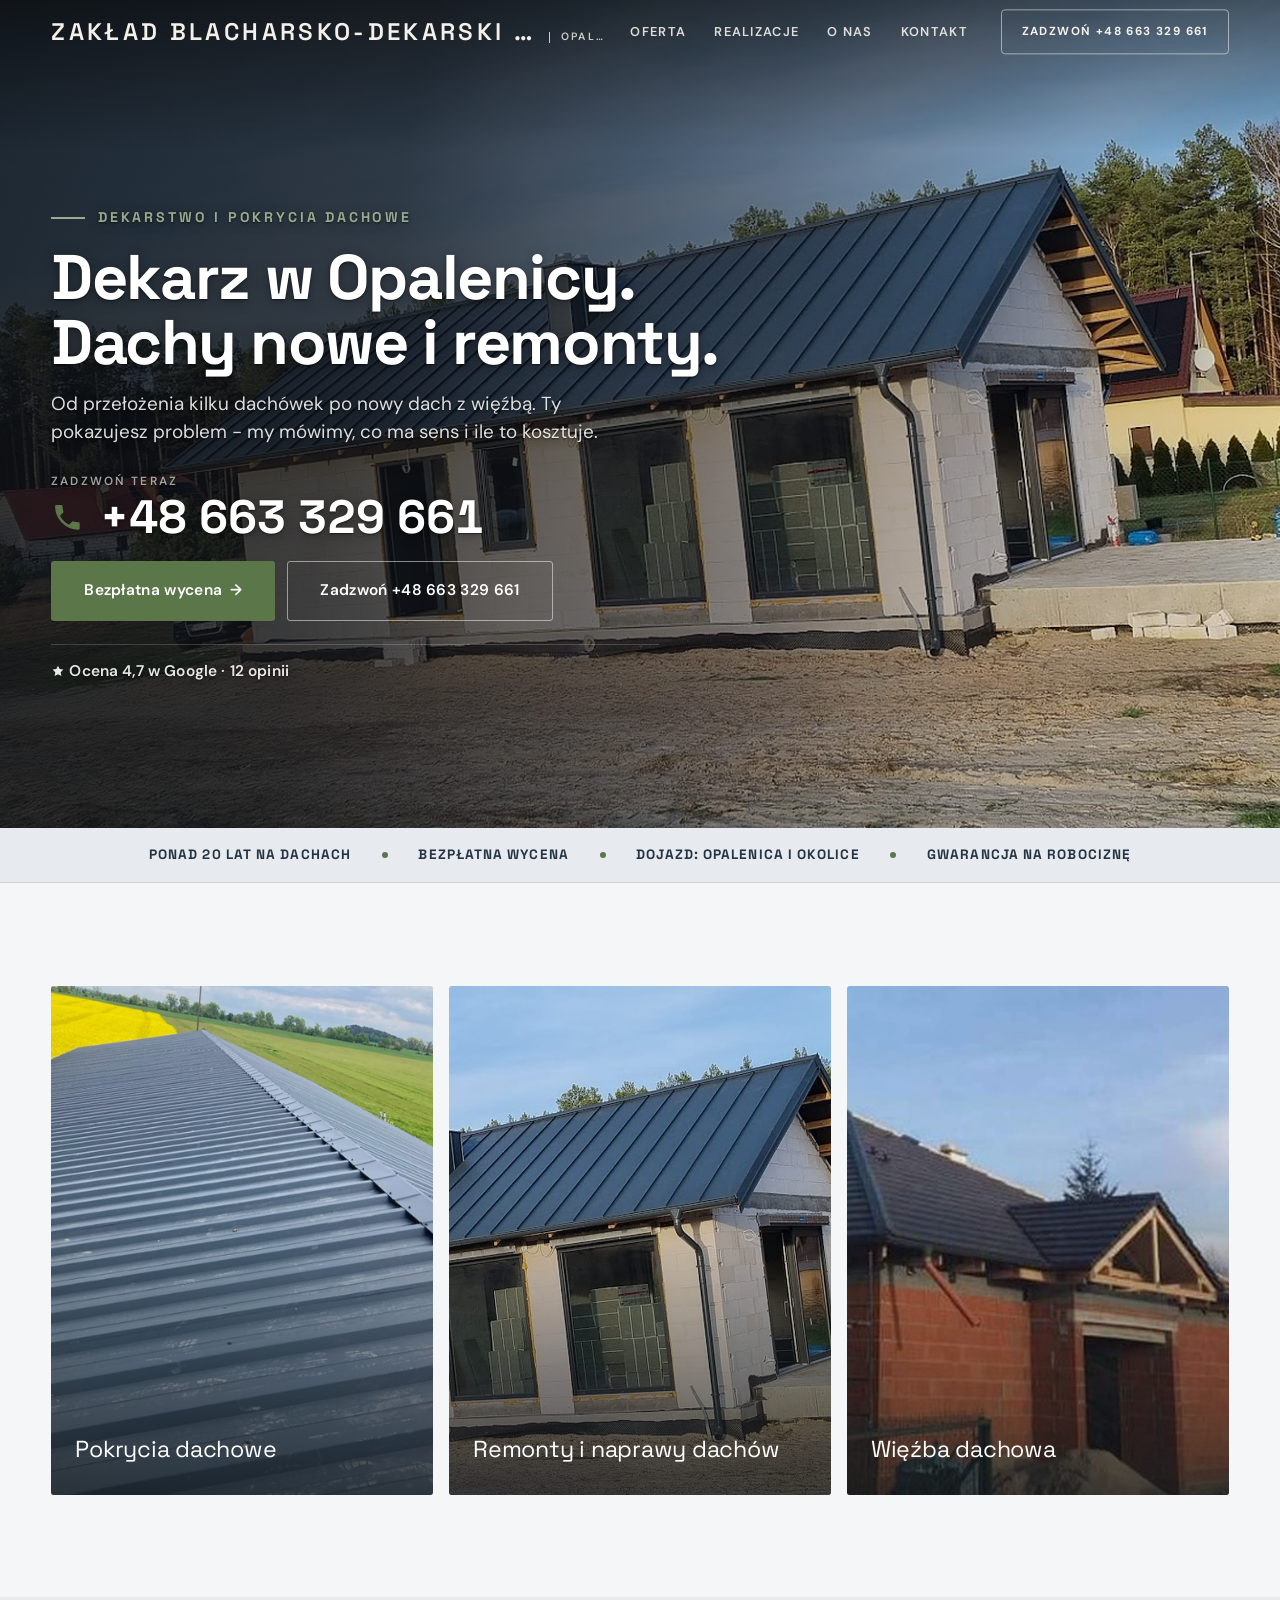
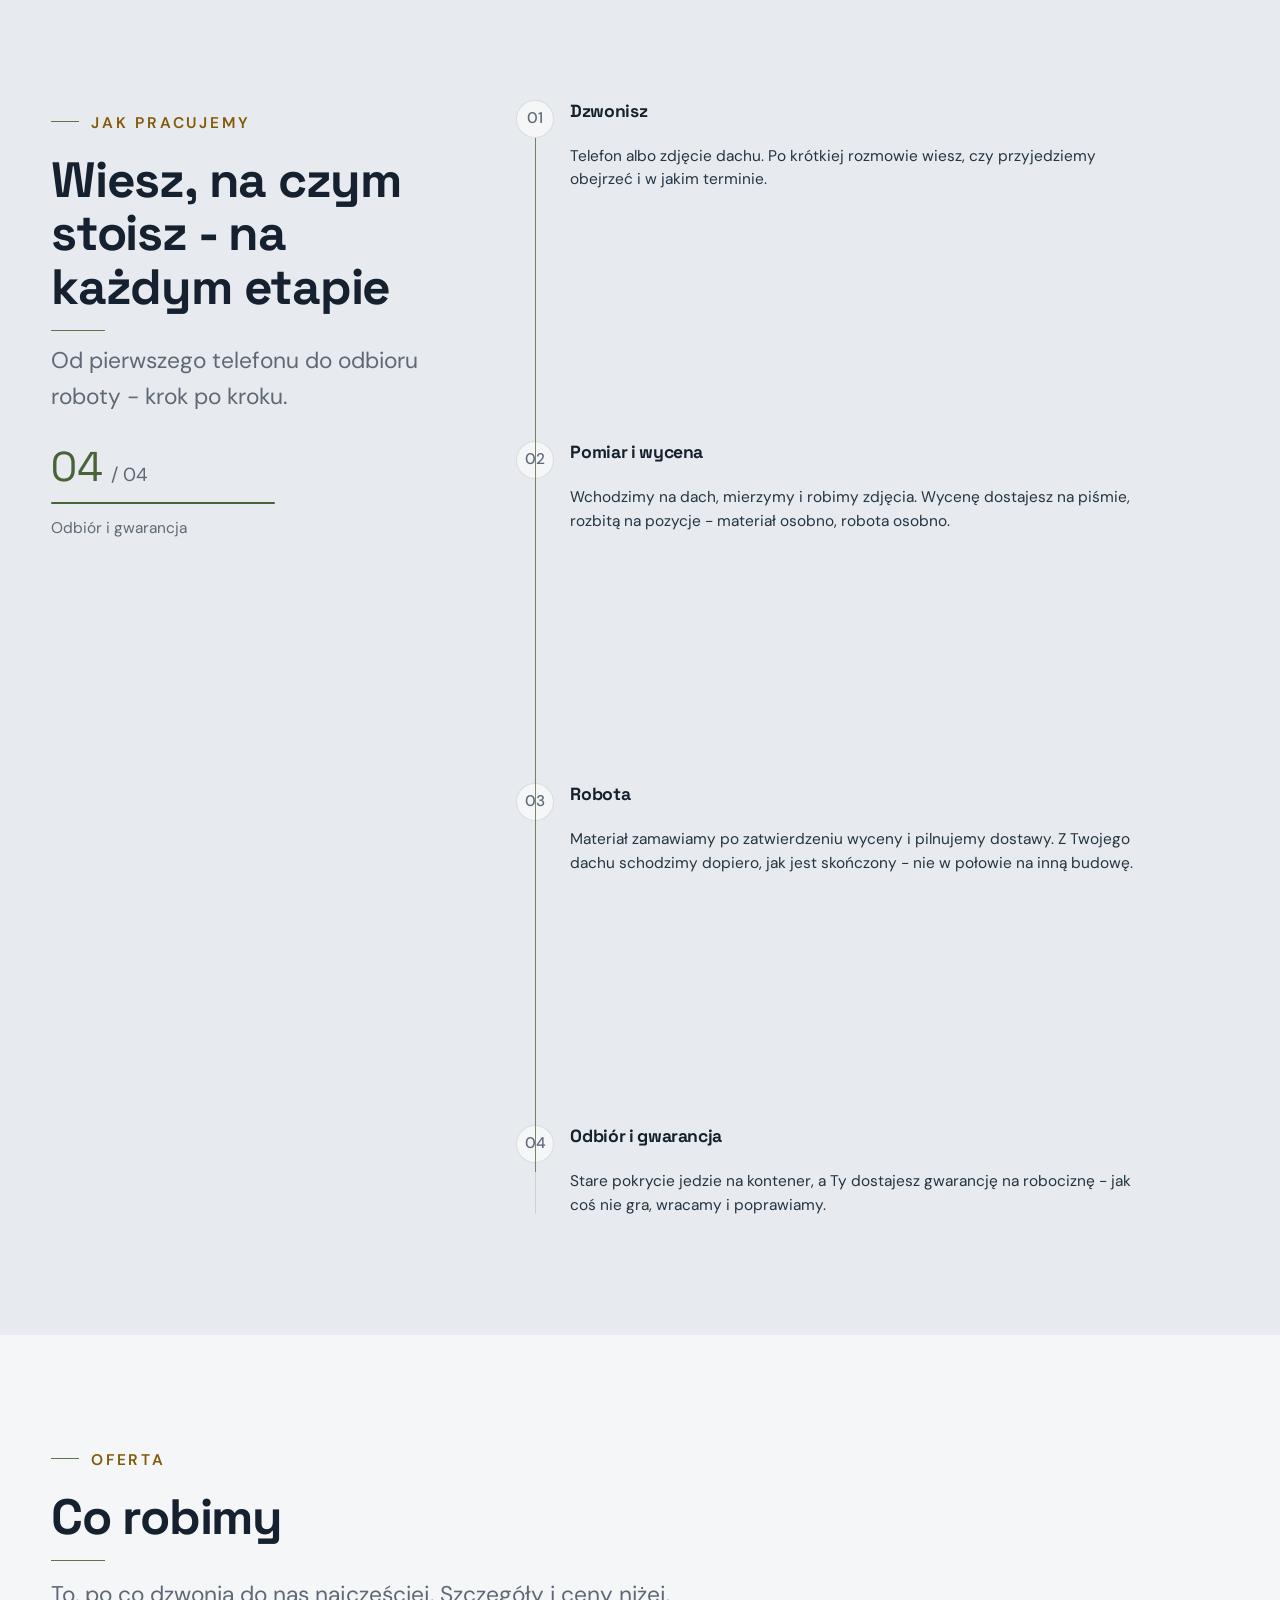
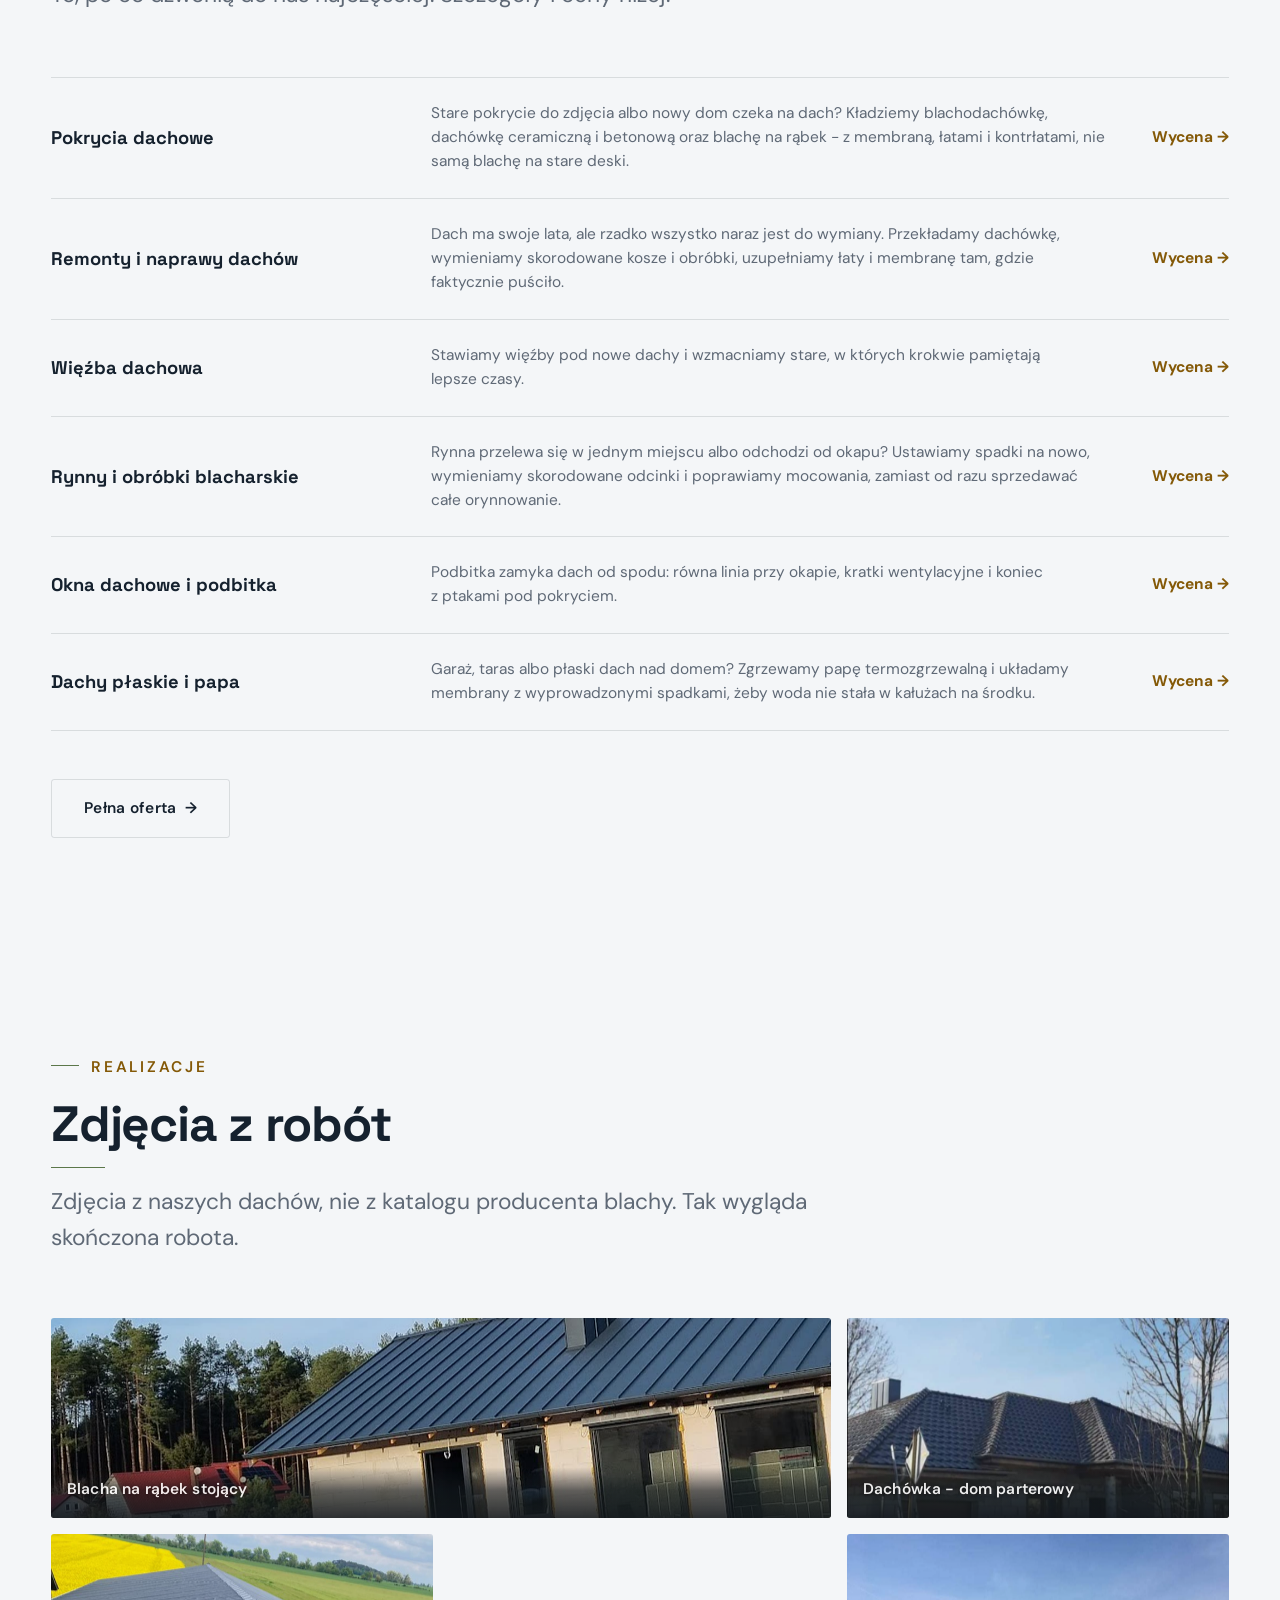
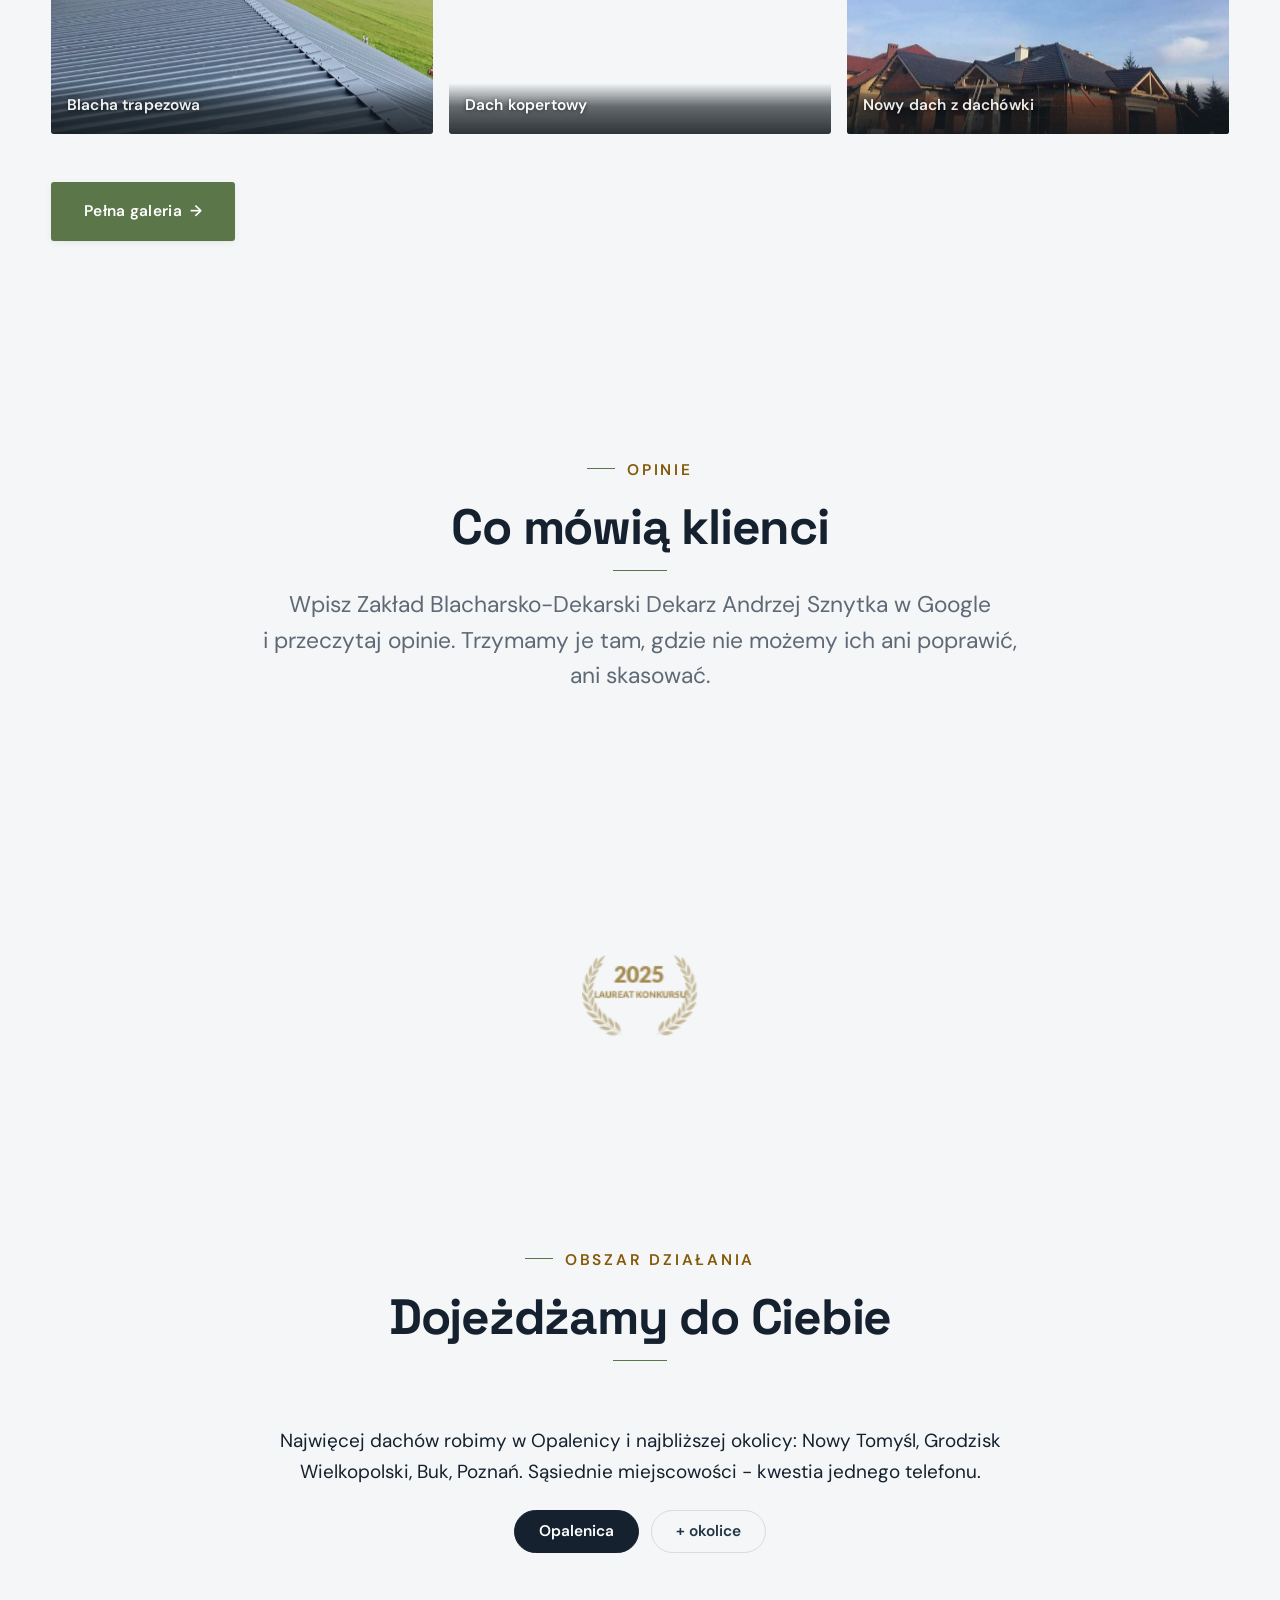
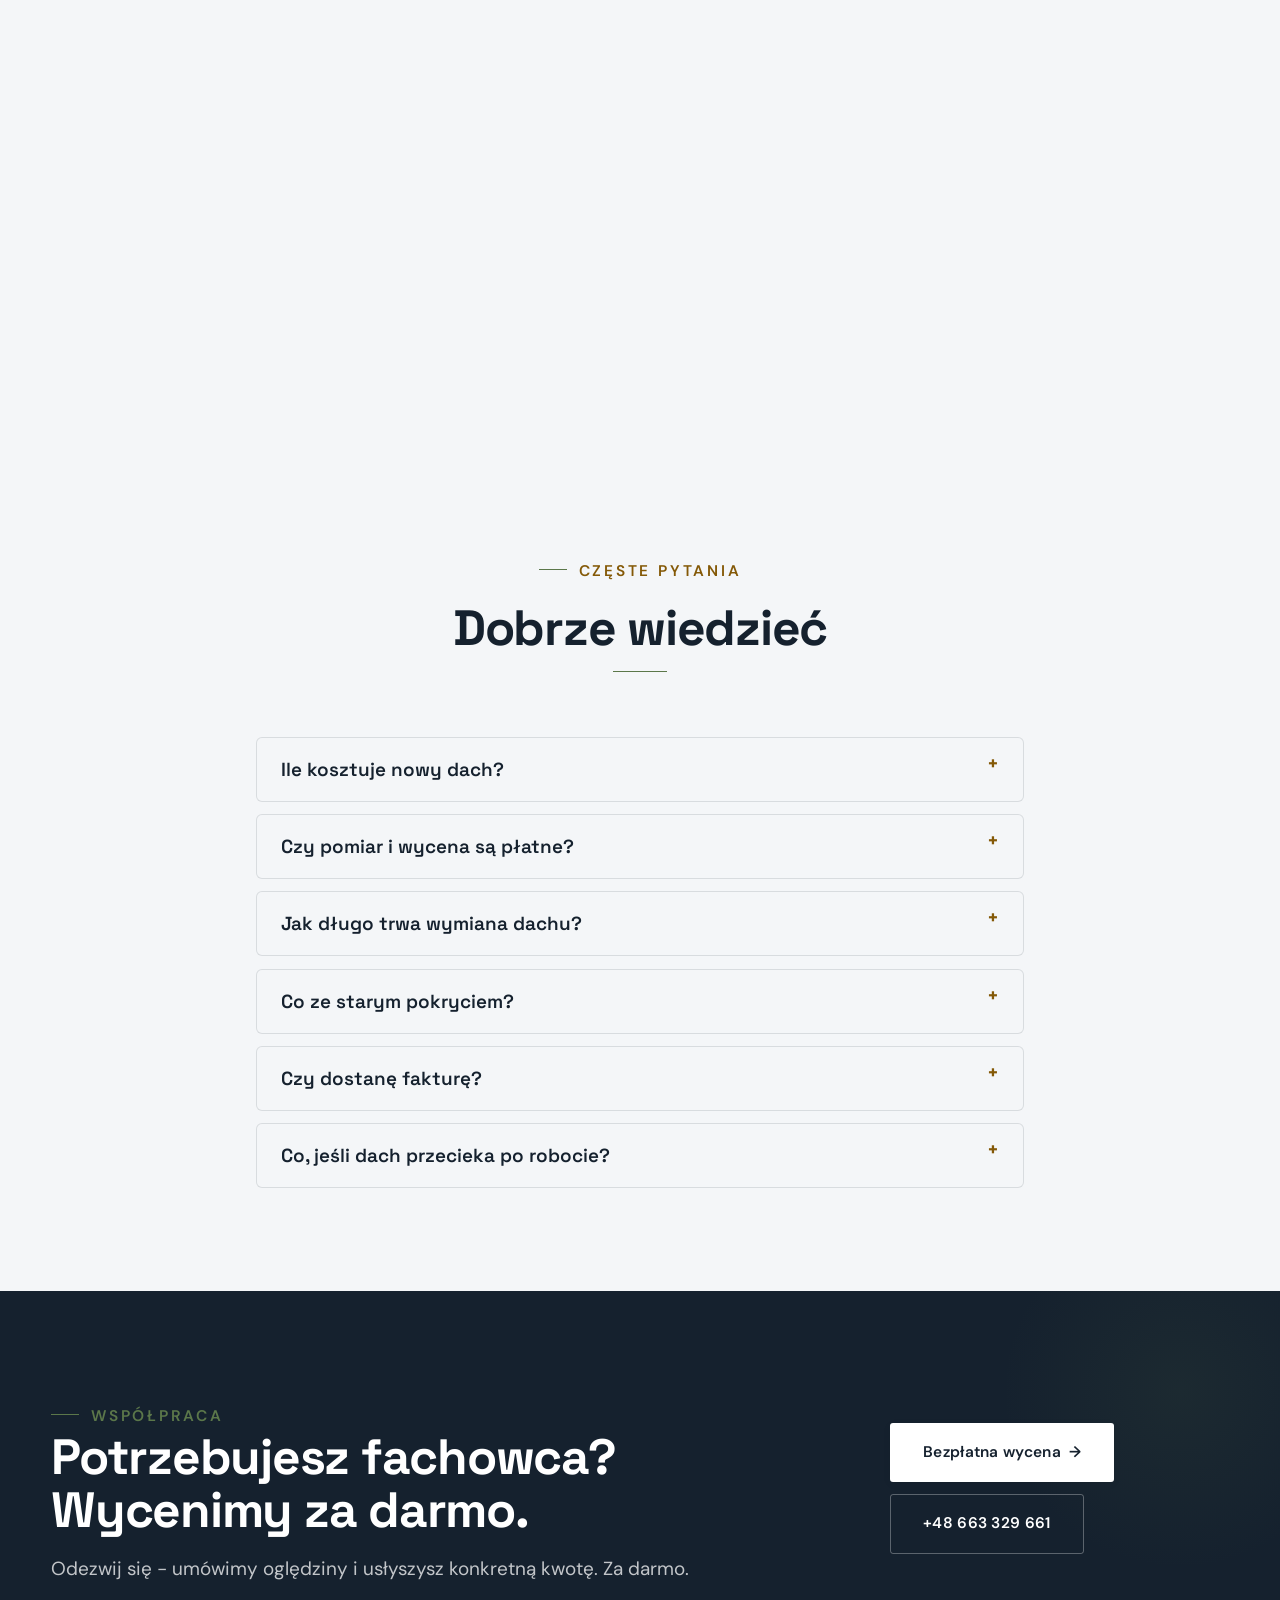
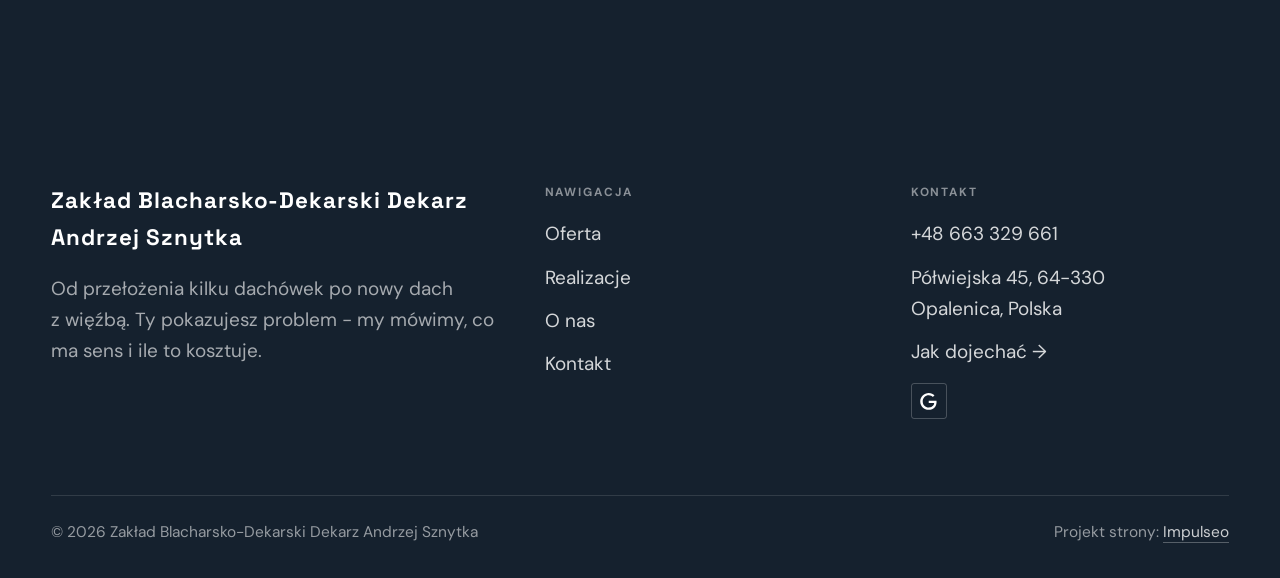
==== index.html @ 37dad225 "Demo Sznytka: zero stocku na stronie glownej i w realizacjach - same zdjecia klienta Co-Authored-By:" ====
<!DOCTYPE html>
<html lang="pl">
<head>
<meta charset="UTF-8">
<meta name="viewport" content="width=device-width, initial-scale=1.0">
<title>Zakład Blacharsko-Dekarski Dekarz Andrzej Sznytka - dekarstwo i pokrycia dachowe</title>
<meta name="description" content="Dekarz w Opalenicy: nowe pokrycia, remonty dachów, więźba, rynny i obróbki. Bezpłatny pomiar, cena przed robotą. Zadzwoń: +48 663 329 661.">
<link rel="canonical" href="https://impulseo-pl.github.io/zaklad-blacharsko-dekarski-dekarz-andrzej-sznytka-dachy-i-pokrycia-dachowe/">
<meta name="robots" content="noindex, nofollow">
<meta property="og:type" content="website">
<meta property="og:locale" content="pl_PL">
<meta property="og:site_name" content="Zakład Blacharsko-Dekarski Dekarz Andrzej Sznytka">
<meta property="og:title" content="Zakład Blacharsko-Dekarski Dekarz Andrzej Sznytka - dekarstwo i pokrycia dachowe">
<meta property="og:description" content="Dekarz w Opalenicy: nowe pokrycia, remonty dachów, więźba, rynny i obróbki. Bezpłatny pomiar, cena przed robotą. Zadzwoń: +48 663 329 661.">
<meta property="og:url" content="https://impulseo-pl.github.io/zaklad-blacharsko-dekarski-dekarz-andrzej-sznytka-dachy-i-pokrycia-dachowe/">
<meta property="og:image" content="https://impulseo-pl.github.io/zaklad-blacharsko-dekarski-dekarz-andrzej-sznytka-dachy-i-pokrycia-dachowe/img/og.jpg">
<meta property="og:image:width" content="1200">
<meta property="og:image:height" content="630">
<meta name="twitter:card" content="summary_large_image">
<script type="application/ld+json">{"@context": "https://schema.org", "@type": "RoofingContractor", "name": "Zakład Blacharsko-Dekarski Dekarz Andrzej Sznytka", "url": "https://impulseo-pl.github.io/zaklad-blacharsko-dekarski-dekarz-andrzej-sznytka-dachy-i-pokrycia-dachowe/", "telephone": "+48663329661", "image": "https://impulseo-pl.github.io/zaklad-blacharsko-dekarski-dekarz-andrzej-sznytka-dachy-i-pokrycia-dachowe/img/og.jpg", "areaServed": "Opalenica", "sameAs": ["https://maps.google.com/?cid=18127014243197313237&g_mp=Cidnb29nbGUubWFwcy5wbGFjZXMudjEuUGxhY2VzLlNlYXJjaFRleHQQAhgEIAA"]}</script>
<link rel="preconnect" href="https://fonts.googleapis.com">
<link rel="preconnect" href="https://fonts.gstatic.com" crossorigin>
<link href="https://fonts.googleapis.com/css2?family=Space+Grotesk:wght@500;600;700&family=DM+Sans:opsz,wght@9..40,400;9..40,500;9..40,600&display=swap" rel="stylesheet">
<link rel="stylesheet" href="assets/styles.css?v=aa86c150">
</head>
<body>

<header class="nav">
  <div class="wrap nav-inner">
    <a class="brand" href="index.html"><span class="name">Zakład Blacharsko-Dekarski Dekarz Andrzej Sznytka</span><span class="sub">Opalenica</span></a>
    <nav class="nav-links">
      <a href="oferta.html">Oferta</a>
      <a href="realizacje.html">Realizacje</a>
      <a href="o-nas.html">O nas</a>
      <a href="kontakt.html">Kontakt</a>
      <a href="tel:+48663329661" class="btn btn-accent">Zadzwoń +48 663 329 661</a>
    </nav>
    <button class="nav-toggle" aria-label="Menu"><span></span><span></span><span></span></button>
  </div>
</header>

<main>
<section class="hero-fach">
  <img class="hf-photo" src="img/hero.jpg" fetchpriority="high" alt="Dach z blachy na rąbek stojący - realizacja Zakładu Blacharsko-Dekarskiego Andrzeja Sznytki" width="1920" height="865">
  <div class="hf-panel">
    <div class="hf-inner">
      <span class="hf-kicker">Dekarstwo i pokrycia dachowe</span>
      <h1 class="hf-title">Dekarz w Opalenicy. Dachy nowe i remonty. <em></em></h1>
      <p class="hf-lead">Od przełożenia kilku dachówek po nowy dach z więźbą. Ty pokazujesz problem - my mówimy, co ma sens i ile to kosztuje.</p>
      <a class="hf-phone" href="tel:+48663329661"><span class="hf-phone-lab">Zadzwoń teraz</span><span class="hf-phone-num"><svg class="ico-tel" width="16" height="16" viewBox="0 0 24 24" fill="none" aria-hidden="true"><path d="M6.6 10.8a15.5 15.5 0 0 0 6.6 6.6l2.2-2.2a1 1 0 0 1 1-.24 11.4 11.4 0 0 0 3.6.58 1 1 0 0 1 1 1V20a1 1 0 0 1-1 1A17 17 0 0 1 3 4a1 1 0 0 1 1-1h3.5a1 1 0 0 1 1 1c0 1.25.2 2.46.58 3.6a1 1 0 0 1-.25 1l-2.23 2.2Z" fill="currentColor"/></svg> +48 663 329 661</span></a>
      <div class="hf-actions">
        <a href="kontakt.html" class="btn btn-accent">Bezpłatna wycena <span class="arr">→</span></a>
        <a href="tel:+48663329661" class="btn btn-ghost hf-ghost">Zadzwoń +48 663 329 661</a>
      </div>
      <div class="hf-trust"><svg class="ico-star" width="14" height="14" viewBox="0 0 24 24" style="vertical-align:-2px" aria-hidden="true"><path d="M12 2.8l2.85 5.8 6.4.93-4.63 4.5 1.1 6.37L12 17.4l-5.72 3 1.1-6.37-4.63-4.5 6.4-.93L12 2.8Z" fill="currentColor"/></svg> Ocena 4,7 w Google · 12 opinii</div>
    </div>
  </div>
</section>
<section class="fach-promise">
  <div class="wrap">
    <ul class="fp-row reveal"><li>Ponad 20 lat na dachach</li><li>Bezpłatna wycena</li><li>Dojazd: Opalenica i okolice</li><li>Gwarancja na robociznę</li></ul>
  </div>
</section>
<section class="gateways-band">
  <div class="wrap">
    <div class="gateways">
      <a href="oferta.html" class="gateway reveal"><img src="img/real-blacha.jpg" alt="Pokrycia dachowe - blacha trapezowa na dachu wykonanym przez zakład" loading="lazy" width="1050" height="1400" decoding="async"><span class="g-ttl">Pokrycia dachowe</span></a>
      <a href="oferta.html" class="gateway reveal"><img src="img/real-rabek-detal.jpg" alt="Remonty i naprawy dachów - dach z blachy na rąbek" loading="lazy" width="1440" height="1024" decoding="async"><span class="g-ttl">Remonty i naprawy dachów</span></a>
      <a href="oferta.html" class="gateway reveal"><img src="img/real-wiezba.jpg" alt="Więźba dachowa i pokrycie z dachówki - realizacja zakładu" loading="lazy" width="1300" height="998" decoding="async"><span class="g-ttl">Więźba dachowa</span></a>
    </div>
  </div>
</section>
<section class="proces proces-os fachowcy">
  <div class="wrap proc-grid">
    <div class="proc-side">
      <div class="head reveal">
        <span class="eyebrow">Jak pracujemy</span>
        <h2>Wiesz, na czym stoisz - na każdym etapie</h2>
        <p>Od pierwszego telefonu do odbioru roboty - krok po kroku.</p>
      </div>
      <div class="proc-count" aria-hidden="true"><span class="pc-cur">01</span><span class="pc-all">/ 04</span></div>
      <div class="proc-bar" aria-hidden="true"><i></i></div>
      <p class="proc-now" aria-hidden="true">Dzwonisz</p>
    </div>
    <ol class="proces-line">
      <li class="reveal"><span class="pno">01</span><h3>Dzwonisz</h3><p>Telefon albo zdjęcie dachu. Po krótkiej rozmowie wiesz, czy przyjedziemy obejrzeć i w jakim terminie.</p></li>
      <li class="reveal"><span class="pno">02</span><h3>Pomiar i wycena</h3><p>Wchodzimy na dach, mierzymy i robimy zdjęcia. Wycenę dostajesz na piśmie, rozbitą na pozycje - materiał osobno, robota osobno.</p></li>
      <li class="reveal"><span class="pno">03</span><h3>Robota</h3><p>Materiał zamawiamy po zatwierdzeniu wyceny i pilnujemy dostawy. Z Twojego dachu schodzimy dopiero, jak jest skończony - nie w połowie na inną budowę.</p></li>
      <li class="reveal"><span class="pno">04</span><h3>Odbiór i gwarancja</h3><p>Stare pokrycie jedzie na kontener, a Ty dostajesz gwarancję na robociznę - jak coś nie gra, wracamy i poprawiamy.</p></li>
    </ol>
  </div>
</section>
<section class="fach-uslugi">
  <div class="wrap">
    <div class="head reveal">
      <span class="eyebrow">Oferta</span>
      <h2>Co robimy</h2>
      <p>To, po co dzwonią do nas najczęściej. Szczegóły i ceny niżej.</p>
    </div>
    <ul class="fu-list">
      <li class="fu-row reveal"><div class="fu-name">Pokrycia dachowe</div><div class="fu-desc">Stare pokrycie do zdjęcia albo nowy dom czeka na dach? Kładziemy blachodachówkę, dachówkę ceramiczną i betonową oraz blachę na rąbek - z membraną, łatami i kontrłatami, nie samą blachę na stare deski.</div><a class="fu-cta" href="kontakt.html">Wycena <span class="arr">→</span></a></li>
      <li class="fu-row reveal"><div class="fu-name">Remonty i naprawy dachów</div><div class="fu-desc">Dach ma swoje lata, ale rzadko wszystko naraz jest do wymiany. Przekładamy dachówkę, wymieniamy skorodowane kosze i obróbki, uzupełniamy łaty i membranę tam, gdzie faktycznie puściło.</div><a class="fu-cta" href="kontakt.html">Wycena <span class="arr">→</span></a></li>
      <li class="fu-row reveal"><div class="fu-name">Więźba dachowa</div><div class="fu-desc">Stawiamy więźby pod nowe dachy i wzmacniamy stare, w których krokwie pamiętają lepsze czasy.</div><a class="fu-cta" href="kontakt.html">Wycena <span class="arr">→</span></a></li>
      <li class="fu-row reveal"><div class="fu-name">Rynny i obróbki blacharskie</div><div class="fu-desc">Rynna przelewa się w jednym miejscu albo odchodzi od okapu? Ustawiamy spadki na nowo, wymieniamy skorodowane odcinki i poprawiamy mocowania, zamiast od razu sprzedawać całe orynnowanie.</div><a class="fu-cta" href="kontakt.html">Wycena <span class="arr">→</span></a></li>
      <li class="fu-row reveal"><div class="fu-name">Okna dachowe i podbitka</div><div class="fu-desc">Podbitka zamyka dach od spodu: równa linia przy okapie, kratki wentylacyjne i koniec z ptakami pod pokryciem.</div><a class="fu-cta" href="kontakt.html">Wycena <span class="arr">→</span></a></li>
      <li class="fu-row reveal"><div class="fu-name">Dachy płaskie i papa</div><div class="fu-desc">Garaż, taras albo płaski dach nad domem? Zgrzewamy papę termozgrzewalną i układamy membrany z wyprowadzonymi spadkami, żeby woda nie stała w kałużach na środku.</div><a class="fu-cta" href="kontakt.html">Wycena <span class="arr">→</span></a></li>
    </ul>
    <div style="margin-top:var(--space-7)" class="reveal"><a href="oferta.html" class="btn btn-ghost">Pełna oferta <span class="arr">→</span></a></div>
  </div>
</section>
<section>
  <div class="wrap">
    <div class="head reveal">
      <span class="eyebrow">Realizacje</span>
      <h2>Zdjęcia z robót</h2>
      <p>Zdjęcia z naszych dachów, nie z katalogu producenta blachy. Tak wygląda skończona robota.</p>
    </div>
    <div class="gallery">
      <div class="tile t-two3 reveal"><img src="img/real-rabek-2.jpg" alt="Dach z blachy na rąbek stojący" loading="lazy" width="1400" height="1093" decoding="async"><div class="cap">Blacha na rąbek stojący</div></div>
      <div class="tile t-third reveal"><img src="img/real-dom.jpg" alt="Nowy dach z dachówki na domu parterowym" loading="lazy" width="1000" height="1837" decoding="async"><div class="cap">Dachówka - dom parterowy</div></div>
      <div class="tile t-third reveal"><img src="img/real-blacha-pole.jpg" alt="Dach z blachy trapezowej" loading="lazy" width="1400" height="933" decoding="async"><div class="cap">Blacha trapezowa</div></div>
      <div class="tile t-third reveal"><img src="img/real-dachowka-detal.jpg" alt="Dachówka na dachu kopertowym" loading="lazy" width="1400" height="994" decoding="async"><div class="cap">Dach kopertowy</div></div>
      <div class="tile t-third reveal"><img src="img/real-dachowka.jpg" alt="Dom w budowie z nowym pokryciem z dachówki" loading="lazy" width="1440" height="1080" decoding="async"><div class="cap">Nowy dach z dachówki</div></div>
    </div>
    <div style="margin-top:var(--space-7)" class="reveal"><a href="realizacje.html" class="btn btn-accent">Pełna galeria <span class="arr">→</span></a></div>
  </div>
</section>
<section class="opinie op-fallback">
  <div class="wrap">
    <div class="head center reveal">
      <span class="eyebrow">Opinie</span>
      <h2>Co mówią klienci</h2>
      <p>Wpisz Zakład Blacharsko-Dekarski Dekarz Andrzej Sznytka w Google i przeczytaj opinie. Trzymamy je tam, gdzie nie możemy ich ani poprawić, ani skasować.</p>
    </div>
  </div>
</section>
<section class="odznaki">
  <div class="wrap">
    <ul class="odz-row">
      <li class="odz reveal"><img src="img/odznaka-orly-2025.png" alt="Orły Branży Budowlanej - laureat konkursu 2025" loading="lazy" decoding="async" width="83" height="60"></li>
    </ul>
  </div>
</section>
<section class="obszar">
  <div class="wrap">
    <div class="head center reveal">
      <span class="eyebrow">Obszar działania</span>
      <h2>Dojeżdżamy do Ciebie</h2>
    </div>
    <p class="obszar-txt reveal" style="text-align:center;max-width:60ch;margin:0 auto 1.4rem">Najwięcej dachów robimy w Opalenicy i najbliższej okolicy: Nowy Tomyśl, Grodzisk Wielkopolski, Buk, Poznań. Sąsiednie miejscowości - kwestia jednego telefonu.</p>
    <ul class="obszar-list reveal"><li class="is-home">Opalenica</li><li>+ okolice</li></ul>
    <div class="obszar-mapa reveal" style="margin-top:var(--space-7)">
      <iframe title="Obszar działania - Opalenica i okolice" src="https://maps.google.com/maps?q=Zak%C5%82ad%20Blacharsko-Dekarski%20Dekarz%20Andrzej%20Sznytka%20Opalenica&amp;z=11&amp;output=embed" loading="lazy" referrerpolicy="no-referrer-when-downgrade" style="width:100%;height:clamp(280px,38vh,420px);border:0;display:block;border-radius:var(--r-md)"></iframe>
    </div>
  </div>
</section>
<section class="faq-klinika">
  <div class="wrap">
    <div class="head center reveal">
      <span class="eyebrow">Częste pytania</span>
      <h2>Dobrze wiedzieć</h2>
    </div>
    <div class="faq-list">
      <details class="faq-item reveal"><summary>Ile kosztuje nowy dach?</summary><p>Najwięcej robi pokrycie i skomplikowanie bryły - dwa kominy i trzy lukarny to inna robota niż prosta dwuspadówka. Dlatego wyceniamy dopiero po wejściu na dach, za to na piśmie.</p></details>
      <details class="faq-item reveal"><summary>Czy pomiar i wycena są płatne?</summary><p>Nie. Pomiar i wycena w Opalenicy i najbliższej okolicy są bezpłatne i do niczego nie zobowiązują.</p></details>
      <details class="faq-item reveal"><summary>Jak długo trwa wymiana dachu?</summary><p>Typowy dom to zwykle tydzień, dwa - zależnie od pokrycia i pogody. Termin i czas roboty znasz przed startem, a o przesunięciu przez pogodę mówimy od razu, nie po fakcie.</p></details>
      <details class="faq-item reveal"><summary>Co ze starym pokryciem?</summary><p>Rozbiórka i wywóz są w wycenie, chyba że umówimy się inaczej. Stary eternit oddajemy firmie z uprawnieniami do azbestu - tego nie wolno wywieźć byle gdzie i nie ma co ryzykować.</p></details>
      <details class="faq-item reveal"><summary>Czy dostanę fakturę?</summary><p>Tak, na firmę albo prywatnie. Kwoty na fakturze zgadzają się z wyceną - żadnych pozycji dopisanych na koniec.</p></details>
      <details class="faq-item reveal"><summary>Co, jeśli dach przecieka po robocie?</summary><p>Wracamy i sprawdzamy, gdzie puściło. Nasza robota - poprawiamy za darmo; przyczyna gdzie indziej - pokazujemy zdjęcia i mówimy, co z tym zrobić.</p></details>
    </div>
  </div>
</section>
<section class="cta">
  <div class="wrap">
    <div class="reveal">
      <span class="eyebrow">Współpraca</span>
      <h2>Potrzebujesz fachowca? Wycenimy za darmo.</h2>
      <p>Odezwij się - umówimy oględziny i usłyszysz konkretną kwotę. Za darmo.</p>
    </div>
    <div class="cta-actions reveal">
      <a href="kontakt.html" class="btn btn-light">Bezpłatna wycena <span class="arr">→</span></a>
      <a href="tel:+48663329661" class="btn btn-ghost btn-ghost-cta">+48 663 329 661</a>
    </div>
  </div>
</section>
</main>

<footer>
  <div class="wrap">
    <div class="foot-grid">
      <div class="foot-brand">
        <div class="name">Zakład Blacharsko-Dekarski Dekarz Andrzej Sznytka</div>
        <p>Od przełożenia kilku dachówek po nowy dach z więźbą. Ty pokazujesz problem - my mówimy, co ma sens i ile to kosztuje.</p>
      </div>
      <div class="foot-col">
        <h4>Nawigacja</h4>
        <a href="oferta.html">Oferta</a>
        <a href="realizacje.html">Realizacje</a>
        <a href="o-nas.html">O nas</a>
        <a href="kontakt.html">Kontakt</a>
      </div>
      <div class="foot-col">
        <h4>Kontakt</h4>
        <a href="tel:+48663329661">+48 663 329 661</a>
        <p>Półwiejska 45, 64-330 Opalenica, Polska</p>
        <a href="https://maps.google.com/?cid=18127014243197313237&g_mp=Cidnb29nbGUubWFwcy5wbGFjZXMudjEuUGxhY2VzLlNlYXJjaFRleHQQAhgEIAA" target="_blank" rel="noopener">Jak dojechać →</a>
      <div class="foot-soc">
        <a class="soc" href="https://maps.google.com/?cid=18127014243197313237&g_mp=Cidnb29nbGUubWFwcy5wbGFjZXMudjEuUGxhY2VzLlNlYXJjaFRleHQQAhgEIAA" target="_blank" rel="noopener" aria-label="Google - Zakład Blacharsko-Dekarski Dekarz Andrzej Sznytka"><svg viewBox="0 0 24 24" aria-hidden="true" focusable="false"><path d="M12.48 10.92v3.28h7.84c-.24 1.84-.853 3.187-1.787 4.133-1.147 1.147-2.933 2.4-6.053 2.4-4.827 0-8.6-3.893-8.6-8.72s3.773-8.72 8.6-8.72c2.6 0 4.507 1.027 5.907 2.347l2.307-2.307C18.747 1.44 16.133 0 12.48 0 5.867 0 .307 5.387.307 12s5.56 12 12.173 12c3.573 0 6.267-1.173 8.373-3.36 2.16-2.16 2.84-5.213 2.84-7.667 0-.76-.053-1.467-.173-2.053H12.48z" fill="currentColor"/></svg></a>
      </div>
      </div>
    </div>
    <div class="foot-bot">
      <span>© 2026 Zakład Blacharsko-Dekarski Dekarz Andrzej Sznytka</span>
      <span>Projekt strony: <a class="foot-credit" href="https://impulseo.pl" target="_blank" rel="noopener">Impulseo</a></span>
    </div>
  </div>
</footer>
<div class="sticky-call"><a class="sc-call" href="tel:+48663329661"><svg class="ico-tel" width="16" height="16" viewBox="0 0 24 24" fill="none" aria-hidden="true"><path d="M6.6 10.8a15.5 15.5 0 0 0 6.6 6.6l2.2-2.2a1 1 0 0 1 1-.24 11.4 11.4 0 0 0 3.6.58 1 1 0 0 1 1 1V20a1 1 0 0 1-1 1A17 17 0 0 1 3 4a1 1 0 0 1 1-1h3.5a1 1 0 0 1 1 1c0 1.25.2 2.46.58 3.6a1 1 0 0 1-.25 1l-2.23 2.2Z" fill="currentColor"/></svg> Zadzwoń</a><a class="sc-quote" href="kontakt.html">Bezpłatna wycena</a></div>
<div class="demo-wazne" data-do="2026-08-25" data-cykl="3" hidden><svg class="dw-ico" width="13" height="13" viewBox="0 0 24 24" fill="none" aria-hidden="true"><circle cx="12" cy="12" r="8.6" stroke="currentColor" stroke-width="1.8"/><path d="M12 7.2V12l3.3 2" stroke="currentColor" stroke-width="1.8" stroke-linecap="round"/></svg><span class="dw-txt"></span></div>

<script src="assets/main.js"></script>
</body>
</html>
---- assets/styles.css ----
/* ============================================================
   STOLBASZ — premium, architektoniczny B2B fit-out
   Jasna paleta, zero brązu. System wg premium-web-craft.
   Projekt strony: Impulseo (impulseo.pl)
   ============================================================ */

:root{
  /* PALETA — jasna, architektoniczna, chłodna */
  --paper:#F4F6F8;          /* główne tło */
  --paper-2:#E7EBEF;        /* sekcje alternatywne (chłodny jasny szary) */
  --paper-3:#E7EBEF;        /* delikatne wypełnienia */
  --ink:#15212E;            /* tekst główny — chłodny grafit */
  --ink-soft:#243443;       /* nagłówki drugorzędne */
  --muted:#6B7785;          /* tekst poboczny */
  --line:rgba(21,33,46,.12);/* hairline */
  --accent:#E8A317;         /* stonowany petrol-slate — jedyny akcent */
  --accent-d:#C9870C;
  --accent-soft:rgba(232,163,23,.10);
  --dark:#15212E;           /* sekcje ciemne (stopka/CTA) */

  /* HOVER ZDJĘĆ — JEDEN standard dla całego silnika (decyzja K. 04.08.2026, artefakt z wariantami).
     AKTUALNE (K.+Szymon 09.08.2026, wybór z artefaktu 6 wariantów): zoom 1.05 przy 1.4s -
     przy tak długim czasie mocniejszy kadr NIE skacze, tylko „oddycha". Poprzedni standard
     (1.02 / .55s z 04.08) odbierany jako dynamiczny i szybki.
     Spoczynek lekko przygaszony, ale TYLKO tam, gdzie jest mysz (@media hover:hover) —
     na telefonie zdjęcia zostają w pełnej jasności. */
  --img-zoom:1.05;                   /* K.+Szymon 09.08: wariant F z artefaktu porównawczego */
  --img-rest:brightness(.95) saturate(.99);
  --img-hot:brightness(1.06) saturate(1.05);
  --img-dur:1.4s;                    /* K.+Szymon 09.08 (wariant F): powoli = elegancko */
  --img-ease:cubic-bezier(.16,.84,.44,1);  /* miękki ogon, efekt „oddychania" */

  /* ODSTĘPY — skala 4/8 */
  --space-1:4px; --space-2:8px; --space-3:12px; --space-4:16px; --space-5:24px;
  --space-6:32px; --space-7:48px; --space-8:64px; --space-9:96px; --space-10:128px;

  /* TYPOGRAFIA — fluid clamp() (skala podbita 16.07.2026: większe, czytelniejsze litery — uwaga Adama) */
  --text-sm:clamp(.9rem,.87rem + .12vw,1rem);
  --text-base:clamp(1.08rem,1.04rem + .18vw,1.2rem);
  --text-lg:clamp(1.24rem,1.15rem + .34vw,1.44rem);
  --text-h3:clamp(1.34rem,1.22rem + .55vw,1.66rem);
  --text-h2:clamp(2.1rem,1.66rem + 2.1vw,3.1rem);
  --text-h1:clamp(2.9rem,2.1rem + 4vw,5.1rem);

  /* PROMIENIE — architektoniczne, raczej ostre */
  --r-sm:3px; --r-md:6px; --r-lg:10px;

  /* RUCH */
  --ease:cubic-bezier(.25,.46,.45,.94); --dur:.24s;

  /* CIENIE — miękkie, warstwowe */
  --sh-sm:0 1px 2px rgba(16,24,32,.04), 0 2px 8px rgba(16,24,32,.05);
  --sh-md:0 2px 6px rgba(16,24,32,.05), 0 12px 28px -8px rgba(16,24,32,.12);
  --sh-lg:0 6px 14px rgba(16,24,32,.07), 0 26px 56px -18px rgba(16,24,32,.22);

  --hairline:1px solid var(--line);

  --font-display:'Space Grotesk','Inter',sans-serif;
  --font-body:'DM Sans','Inter',sans-serif;
}

*{box-sizing:border-box;margin:0;padding:0}
html{scroll-behavior:smooth}
body{
  font-family:var(--font-body);
  font-size:var(--text-base);
  line-height:1.65;
  color:var(--ink);
  background:var(--paper);
  -webkit-font-smoothing:antialiased;
  text-rendering:optimizeLegibility;
}
img{max-width:100%;height:auto;display:block}  /* height:auto = width/height z atrybutów trzyma proporcje (TOP#12) */
a{color:inherit;text-decoration:none}

.wrap{width:min(92%,1180px);margin-inline:auto}
section{padding-block:clamp(52px,6.5vw,96px)}

h1,h2,h3{font-family:var(--font-display);font-weight:700;line-height:1.08;letter-spacing:-.02em;color:var(--ink)}
h1{font-size:var(--text-h1);letter-spacing:-.035em}
h2{font-size:var(--text-h2);letter-spacing:-.025em}
h3{font-size:var(--text-h3)}
/* MIARA — długość wiersza. WCAG 2.2 SC 1.4.8: max 80 znaków; Butterick: 45–90.
   68ch daje realnie 72–78 znaków polskiego tekstu, czyli z zapasem pod granicą.
   Wcześniej limit miał TYLKO <p> — <li>, <blockquote> i <dd> nie miały żadnego,
   i to jedyny powód, dla którego 23 bloki na dwóch oddanych stronach jadą po
   83–106 znaków w wierszu (pomiar 07.08.2026, bramka `miara`).
   ⚠️ Listy i definicje ograniczamy TYLKO bez klasy: `ul`/`ol` z klasą to u nas
   układ (siatki kafli, menu), a nie tekst ciągły — tam miarę wyznacza układ. */
/* 60ch, nie 68ch (K. 10.08): po zmianie fontów na węższe kroje (DM Sans i spółka)
   w 68ch mieściło się ~90 znaków - bramka pikselowa słusznie zgłaszała przekroczenie
   granicy 80. Pomiar na żywej przeglądarce: 60ch = 90 znaków, 53ch = ~78 znaków, czyli normę WCAG 1.4.8. */
:root{ --miara:53ch }
p{max-width:min(100%,var(--miara))}
blockquote,
ul:not([class])>li, ol:not([class])>li,
dl:not([class])>dd{max-width:min(100%,var(--miara))}

/* ⚠️ Świadomie BEZ wyjątku `.tile p,.card p,.svc p{max-width:none}`, choć nasuwa się sam:
   te akapity BYŁY już ograniczone (stare `p{max-width:65ch}`), więc „wyjątek" nie odblokowałby
   niczego nowego — tylko ROZLUŹNIŁ stan sprzed zmiany na wszystkich demach naraz.
   `figcaption` żadna z reguł wyżej nie dotyczy, więc też nie potrzebuje zwolnienia. */

/* ŁAMANIE. `balance` wyrównuje długości wierszy w nagłówku, `pretty` pilnuje ostatniego
   wiersza akapitu, żeby nie został w nim jeden wyraz. Obsługiwane od Chrome 117 /
   Safari 17.5; starsze przeglądarki po prostu ignorują tę własność.
   `text-wrap:pretty` nie występowało dotąd ANI RAZ w silniku ani w repo klientów. */
h1,h2,h3,.lead,.lede{text-wrap:balance}
p,li,blockquote,dd{text-wrap:pretty}

.eyebrow{
  font-family:var(--font-body);
  font-size:var(--text-sm);
  font-weight:600;
  letter-spacing:.18em;
  text-transform:uppercase;
  color:var(--accent);
  display:inline-flex;align-items:center;gap:var(--space-3);
}
/* flex:none + margin-top = kreska trzyma się PIERWSZEJ linii. Wcześniej align-items:center
   centrowało ją względem całego bloku i przy zawinięciu (długi kicker typu
   „…WNĘTRZ · LESZNO · OD 2019") druga linia lądowała z brzydkim wcięciem. */
.eyebrow{align-items:flex-start}
.eyebrow>*,.eyebrow{text-wrap:balance}   /* dlugi kicker lamal sie na sierote typu samo „2019" w drugiej linii */
.eyebrow::before{content:"";width:28px;height:1px;background:var(--accent);display:inline-block;flex:none;margin-top:.62em}

.muted{color:var(--muted)}
.lead{font-size:var(--text-lg);line-height:1.55;color:var(--ink-soft);max-width:50ch}

/* ---------- BUTTONS ---------- */
.btn{
  display:inline-flex;align-items:center;gap:var(--space-2);
  font-weight:600;font-size:var(--text-sm);letter-spacing:.02em;
  padding:var(--space-4) var(--space-6);
  border-radius:var(--r-sm);
  transition:transform var(--dur) var(--ease),box-shadow var(--dur) var(--ease),background var(--dur) var(--ease);
  cursor:pointer;border:1px solid transparent;
}
.btn-accent{background:var(--accent);color:#fff;box-shadow:var(--sh-sm)}
.btn-accent:hover{background:var(--accent-d);transform:translateY(-2px);box-shadow:var(--sh-md)}
.btn-accent:active{transform:translateY(0);box-shadow:var(--sh-sm)}
.btn-ghost{background:transparent;color:var(--ink);border-color:var(--line)}
.btn-ghost:hover{border-color:var(--accent);color:var(--accent);transform:translateY(-2px)}
.btn-light{background:#fff;color:var(--ink);box-shadow:var(--sh-sm)}
.btn-light:hover{transform:translateY(-2px);box-shadow:var(--sh-md)}
.btn .arr{transition:transform var(--dur) var(--ease)}
.btn:hover .arr{transform:translateX(4px)}

/* ---------- NAV ---------- */
.nav{
  position:sticky;top:0;z-index:50;
  background:color-mix(in srgb,var(--paper) 88%,transparent);
  backdrop-filter:saturate(140%) blur(10px);
  border-bottom:var(--hairline);
}
.nav-inner{display:flex;align-items:center;justify-content:space-between;gap:var(--space-5);height:72px}
/* ANTY-NACHODZENIE (K. 05.08.2026): długa nazwa firmy + przycisk z pełnym numerem nie mieściły się w pasku
   i flex ściskał linki PONIŻEJ ich treści - "Kontakt" wchodził na ramkę "Zadzwoń +48 ...". Teraz ustępuje
   nazwa marki (skrót wielokropkiem), a menu i przycisk nigdy się nie kurczą ani nie zachodzą na siebie. */
.brand{display:flex;flex-direction:column;line-height:1;min-width:0;flex:0 1 auto}
.brand .name{font-family:var(--font-display);font-weight:800;font-size:1.35rem;letter-spacing:.04em;white-space:nowrap;overflow:hidden;text-overflow:ellipsis}
.brand .sub{font-size:.62rem;letter-spacing:.34em;text-transform:uppercase;color:var(--muted);margin-top:5px;white-space:nowrap;overflow:hidden;text-overflow:ellipsis}
.nav-links{display:flex;align-items:center;gap:var(--space-6);flex:0 0 auto}
.nav-links a{font-size:var(--text-sm);font-weight:500;color:var(--ink-soft);position:relative;padding-block:4px;white-space:nowrap;transition:color var(--dur) var(--ease)}
.nav-links a::after{content:"";position:absolute;left:0;bottom:0;width:0;height:1.5px;background:var(--accent);transition:width var(--dur) var(--ease)}
.nav-links a:hover,.nav-links a.active{color:var(--ink)}
.nav-links a:hover::after,.nav-links a.active::after{width:100%}
.nav-links .btn{padding:var(--space-2) var(--space-5)}
/* przyciski w nav: właściwy kolor (przebij .nav-links a) + bez podkreślenia */
.nav-links a.btn-accent{color:#fff}
.nav-links a.btn-ghost,.nav-links a.btn-light{color:var(--ink)}
/* CTA w pasku: NIE podkreślenie spod linków menu, ale ten sam przelatujący błysk,
   co na wszystkich innych przyciskach (zgłoszenie K. 13.08.2026 - „na hero jest efekt
   światła przechodzącego przez przycisk, na navbarze go nie ma, a mają być identyczne").
   Reguła `.nav-links a::after` jest silniejsza od `.btn::after`, więc trzeba jej
   geometrię wyzerować i wpisać połysk z nazwy - samo `display:none` gasiło efekt. */
.nav-links a.btn::after{
  display:block;content:"";position:absolute;inset:0;z-index:-1;pointer-events:none;
  inset:0;width:auto;height:auto;border-radius:inherit;   /* kasuje geometrię podkreślenia (width:0;height:1.5px) */
  background:linear-gradient(100deg,transparent 32%,rgba(255,255,255,.20) 50%,transparent 68%);
  translate:-120% 0}
@media (prefers-reduced-motion:no-preference){
  .nav-links a.btn:hover::after{translate:120% 0;transition:translate .75s var(--mt-ease,cubic-bezier(.16,.84,.44,1))}
}
.nav-toggle{display:none;background:none;border:none;cursor:pointer;flex-direction:column;gap:5px;padding:8px}
.nav-toggle span{width:24px;height:2px;background:var(--ink);transition:var(--dur)}
/* Ciasny zakres MIĘDZY menu mobilnym a pełnym pulpitem: zbijamy odstępy i nazwę marki,
   żeby wszystko zmieściło się naturalnie, zanim w ogóle dojdzie do skracania wielokropkiem. */
@media(max-width:1280px) and (min-width:921px){
  .nav-links{gap:var(--space-4)}
  .nav-links .btn{padding:var(--space-2) var(--space-4)}
  .brand .name{font-size:1.15rem}
}

/* ---------- HERO (split) ---------- */
.hero{position:relative;overflow:hidden;border-bottom:var(--hairline)}
.hero-grid{display:grid;grid-template-columns:1.05fr .95fr;gap:clamp(24px,4vw,60px);align-items:center;
  padding-block:clamp(36px,4.5vw,64px)}
.hero-copy .eyebrow{margin-bottom:var(--space-5)}
.hero-copy h1{margin-bottom:var(--space-5)}
.hero-copy .lead{margin-bottom:var(--space-7)}
.hero-actions{display:flex;flex-wrap:wrap;gap:var(--space-4)}
.hero-art{position:relative;aspect-ratio:4/3;border-radius:var(--r-lg);overflow:hidden;box-shadow:var(--sh-lg)}
.hero-art img{width:100%;height:100%;object-fit:cover}
.hero-art::after{content:"";position:absolute;inset:0;background:linear-gradient(180deg,transparent 55%,rgba(18,24,28,.28))}
.hero-badge{position:absolute;left:var(--space-5);bottom:var(--space-5);z-index:2;
  background:rgba(252,252,251,.94);backdrop-filter:blur(4px);
  border-radius:var(--r-md);padding:var(--space-4) var(--space-5);box-shadow:var(--sh-md);max-width:78%}
.hero-badge strong{display:block;font-family:var(--font-display);font-size:1rem;letter-spacing:-.01em}
.hero-badge span{font-size:var(--text-sm);color:var(--muted)}

/* ---------- HERO duży / kinowy (strona główna) ---------- */
.hero-cine{position:relative;min-height:clamp(560px,82vh,840px);min-height:clamp(560px,82svh,840px);display:flex;align-items:center;overflow:hidden;border-bottom:var(--hairline)}
.hero-cine>img{position:absolute;inset:0;width:100%;height:100%;object-fit:cover;z-index:0}
.hero-cine::after{content:"";position:absolute;inset:0;z-index:1;
  background:linear-gradient(95deg,rgba(13,18,23,.86) 0%,rgba(13,18,23,.64) 32%,rgba(13,18,23,.24) 62%,rgba(13,18,23,.04) 100%)}
.hero-cine .wrap{position:relative;z-index:2;padding-block:var(--space-8)}
.hero-cine .hero-copy{max-width:660px}
.hero-cine .eyebrow{color:#fff;margin-bottom:var(--space-5)}
.hero-cine .eyebrow::before{background:#fff}
.hero-cine h1{color:#fff;margin-bottom:var(--space-5);font-size:clamp(2.9rem,2rem + 4.4vw,5.2rem);text-wrap:balance}
.hero-cine .lead{color:rgba(255,255,255,.92);max-width:48ch;margin-bottom:var(--space-7)}
.hero-cine .hero-actions{display:flex;flex-wrap:wrap;gap:var(--space-4)}
/* NISKIE OKNO (laptop z dokiem i paskami przeglądarki ma ~700-780 px wysokości widoku):
   H1 do 5.2rem + długi lead nie mieściły się i przyciski wypadały POD krawędź ekranu -
   klient widział stronę bez ani jednego CTA. Skalujemy w dół, zamiast przycinać treść. */
@media(min-width:821px) and (max-height:820px){
  .hero-cine{min-height:clamp(520px,94svh,780px)}
  .hero-cine .wrap{padding-block:var(--space-6)}
  .hero-cine h1{font-size:clamp(2.2rem,1.5rem + 2.6vw,3.6rem);margin-bottom:var(--space-4)}
  .hero-cine .eyebrow{margin-bottom:var(--space-4)}
  .hero-cine .lead{margin-bottom:var(--space-5);max-width:44ch}
}
@media(max-width:680px){
  .hero-cine{min-height:clamp(520px,76vh,640px);min-height:clamp(520px,76svh,640px);align-items:flex-end}
  .hero-cine::after{background:linear-gradient(0deg,rgba(13,18,23,.9) 6%,rgba(13,18,23,.45) 55%,rgba(13,18,23,.25) 100%)}
  .hero-cine .wrap{padding-bottom:var(--space-9)}
  /* TELEFON (~90% oglądających): lead potrafił zająć 8 linii i zepchnąć CTA poza pierwszy ekran.
     Zwężamy interlinię i skalę - treści nie ucinamy, bo to ona sprzedaje. */
  .hero-cine .lead{font-size:.98rem;line-height:1.5;margin-bottom:var(--space-5)}
  .hero-cine .eyebrow{font-size:.72rem;letter-spacing:.13em;margin-bottom:var(--space-4)}
  .hero-cine .eyebrow::before{width:20px}
  .hero-cine h1{margin-bottom:var(--space-4)}
}

/* full-bleed hero variant (podstrony) */
.pagehead{position:relative;min-height:46vh;min-height:46svh;display:flex;align-items:flex-end;overflow:hidden;border-bottom:var(--hairline)}
.pagehead img{position:absolute;inset:0;width:100%;height:100%;object-fit:cover}
/* 10.08.2026 (decyzja K.): mocniejsze przyciemnienie + cień pod tekstem. Bramka mierzyła na
   nagłówkach podstron 3,38-3,43:1 przy wymaganych 4,5 — jasne zdjęcie (hala, śnieg, niebo)
   podchodziło pod biały tekst. Zdjęcia klientów są różne, więc kontrast musi dawać WARSTWA,
   a nie szczęśliwy dobór kadru. */
.pagehead::after{content:"";position:absolute;inset:0;background:linear-gradient(180deg,rgba(18,24,28,.40),rgba(18,24,28,.76))}
.pagehead .wrap{position:relative;z-index:2;padding-block:var(--space-9);color:#fff}
.pagehead h1{color:#fff;max-width:18ch;text-shadow:0 2px 16px rgba(0,0,0,.55)}
.pagehead .eyebrow{color:#fff}
.pagehead .eyebrow::before{background:#fff}
.pagehead p{color:rgba(255,255,255,.92);margin-top:var(--space-4);max-width:54ch;text-shadow:0 1px 12px rgba(0,0,0,.5)}

/* ---------- STRIP (pasek skrótów / liczby) ---------- */
.strip{background:var(--dark);color:#fff}
/* PASEK HASEŁ — standard 04.08.2026 (decyzja K.): 5 haseł w JEDNYM rzędzie, tekst WYŚRODKOWANY,
   węższe marginesy boczne niż reszta strony (pasek ma iść szerzej), równe wysokości kolumn. */
.strip .wrap{width:min(96%,1440px);display:grid;grid-template-columns:repeat(5,1fr);
  gap:var(--space-5);padding-block:var(--space-7);align-items:stretch}
.strip .item .k{font-family:var(--font-display);font-size:clamp(1.05rem,.82rem + .85vw,1.55rem);
  font-weight:800;letter-spacing:-.02em;color:#fff;line-height:1.18;text-wrap:balance}
.strip .item .v{font-size:var(--text-sm);color:rgba(255,255,255,.66);margin-top:var(--space-2);line-height:1.4}
.strip .item{border-left:2px solid var(--accent);padding-inline:var(--space-4);
  text-align:center;display:flex;flex-direction:column;justify-content:center}
/* liczba kolumn = liczba haseł, żeby ostatnie nie zostawało samo w drugim rzędzie.
   Klasę n-N nadaje multipage.py; domyślnie (bez klasy) pasek jest 5-kolumnowy. */
.strip.n-2 .wrap{grid-template-columns:repeat(2,1fr)}
.strip.n-3 .wrap{grid-template-columns:repeat(3,1fr)}
.strip.n-4 .wrap{grid-template-columns:repeat(4,1fr);gap:var(--space-6)}
.strip.n-4 .item .k{font-size:clamp(1.3rem,1rem + 1.1vw,2rem)}
.strip.n-6 .wrap{grid-template-columns:repeat(6,1fr);gap:var(--space-4)}
.strip.n-6 .item .k{font-size:clamp(.98rem,.8rem + .7vw,1.35rem)}
/* równe łamanie: zamiast "długa linia + jedno słowo" obie linie zbliżonej długości */
.strip .item .k{text-wrap:balance}

/* ---------- SECTION HEAD ---------- */
.head{max-width:48rem;margin-bottom:var(--space-8)}
.head.center{margin-inline:auto;text-align:center}
.head .eyebrow{margin-bottom:var(--space-4)}
.head h2{margin-bottom:var(--space-4)}
.head p{color:var(--muted);font-size:var(--text-lg);line-height:1.55}
.head.center p{margin-inline:auto}

/* ---------- INTRO SPLIT ---------- */
.split{display:grid;grid-template-columns:.92fr 1.08fr;gap:clamp(28px,5vw,80px);align-items:center}
.split.rev{grid-template-columns:1.08fr .92fr}
.split.rev .split-art{order:-1}
.split-art{position:relative;aspect-ratio:5/4;border-radius:var(--r-lg);overflow:hidden;box-shadow:var(--sh-lg)}
.split-art img{width:100%;height:100%;object-fit:cover}
.split-copy h2{margin-bottom:var(--space-5)}
.split-copy p+p{margin-top:var(--space-4)}
.split-copy .btn{margin-top:var(--space-6)}

/* ---------- SERVICES (zakres) ---------- */
.svc-grid{display:grid;grid-template-columns:repeat(auto-fit,minmax(280px,1fr));gap:var(--space-5)}
.svc{background:#fff;border:var(--hairline);border-radius:var(--r-md);padding:var(--space-7) var(--space-6);
  transition:transform var(--dur) var(--ease),box-shadow var(--dur) var(--ease),border-color var(--dur) var(--ease);
  position:relative;overflow:hidden}
.svc::before{content:"";position:absolute;left:0;top:0;width:3px;height:0;background:var(--accent);transition:height var(--dur) var(--ease)}
.svc:hover{transform:translateY(-4px);box-shadow:var(--sh-md);border-color:transparent}
.svc:hover::before{height:100%}
.svc .ic{font-family:var(--font-display);font-size:.8rem;font-weight:700;letter-spacing:.12em;color:var(--accent);margin-bottom:var(--space-4)}
.svc h3{margin-bottom:var(--space-3);font-size:1.22rem}
.svc p{color:var(--muted);font-size:var(--text-base);line-height:1.6}

/* big detailed service rows */
.svc-row{display:grid;grid-template-columns:.8fr 1.2fr;gap:clamp(20px,4vw,60px);align-items:center;padding-block:var(--space-8)}
.svc-row+.svc-row{border-top:var(--hairline)}
.svc-row.rev{grid-template-columns:1.2fr .8fr}
/* Naprzemienny układ wierszy oferty: co drugi wiersz ma zdjęcie po PRAWEJ.
   Było `order:-1` — martwy kod, bo zdjęcie i tak jest pierwszym dzieckiem w HTML,
   więc wszystkie wiersze wyglądały identycznie (zdjęcie zawsze z lewej), a `rev`
   zmieniało tylko szerokość kolumn. Znalezione 29.07.2026 przy różnicowaniu kierunków
   animacji (pomiar pozycji: art.mid 390/502 przy row.mid 756 — zawsze lewa strona). */
.svc-row.rev .svc-row-art{order:2}
.svc-row-art{aspect-ratio:4/3;border-radius:var(--r-md);overflow:hidden;box-shadow:var(--sh-md)}
.svc-row-art img{width:100%;height:100%;object-fit:cover}
.svc-row h3{font-size:1.5rem;margin-bottom:var(--space-4)}
.svc-row .num{font-family:var(--font-display);font-size:.85rem;font-weight:700;letter-spacing:.14em;color:var(--accent);display:block;margin-bottom:var(--space-3)}
.svc-row ul{list-style:none;margin-top:var(--space-4);display:flex;flex-direction:column;gap:var(--space-2)}
.svc-row li{position:relative;padding-left:var(--space-5);color:var(--muted);font-size:var(--text-base)}
.svc-row li::before{content:"";position:absolute;left:0;top:.62em;width:8px;height:1px;background:var(--accent)}

/* ---------- GALLERY (realizacje) ---------- */
.gallery{display:grid;grid-template-columns:repeat(12,1fr);gap:var(--space-4);grid-auto-rows:200px}
/* GALERIA MASONRY — pionowe zdjęcia (portrety beauty/wellness) bez przycinania: kolumny, height auto */
.gallery-masonry{column-count:3;column-gap:var(--space-4)}
@media(max-width:900px){.gallery-masonry{column-count:2}}
@media(max-width:560px){.gallery-masonry{column-count:1}}
.gallery-masonry .m-tile{break-inside:avoid;margin:0 0 var(--space-4);padding:0;position:relative;overflow:hidden;border-radius:var(--r-md);border:1px solid var(--line)}
.gallery-masonry .m-tile img{width:100%;height:auto;display:block}
.gallery-masonry .m-tile .cap{position:absolute;left:0;right:0;bottom:0;padding:var(--space-4);color:#fff;background:linear-gradient(0deg,rgba(0,0,0,.55),transparent);font-size:var(--text-sm)}
.gallery-masonry .m-tile .cap small{display:block;font-weight:400;opacity:.78;letter-spacing:.04em;text-transform:uppercase;font-size:.66rem;margin-top:3px}
.tile{position:relative;overflow:hidden;border-radius:var(--r-md);box-shadow:var(--sh-sm);
  transition:transform var(--dur) var(--ease),box-shadow var(--dur) var(--ease)}
.tile img{width:100%;height:100%;object-fit:cover;
  transition:transform var(--img-dur) var(--img-ease),filter var(--img-dur) var(--img-ease)}
.tile:hover{box-shadow:var(--sh-md)}
.tile .cap{position:absolute;left:0;right:0;bottom:0;padding:var(--space-5) var(--space-4) var(--space-4);
  /* mocniejszy spad + cien pod tekstem: na JASNYCH zdjeciach klienta (biale fronty, sciany)
     slaby gradient dawal kontrast ~1.5:1 zamiast wymaganych 3.6:1 (bramka wygladu, 10.08.2026) */
  background:linear-gradient(transparent 22%,rgba(18,24,28,.7) 58%,rgba(18,24,28,.97));color:#fff;
  text-shadow:0 1px 4px rgba(0,0,0,.75);
  font-size:var(--text-sm);font-weight:600;letter-spacing:.01em;
  opacity:0;transform:translateY(8px);transition:var(--dur) var(--ease)}
.tile:hover .cap{opacity:1;transform:translateY(0)}
.tile .cap small{display:block;font-weight:400;opacity:.78;letter-spacing:.04em;text-transform:uppercase;font-size:.66rem;margin-top:3px}
/* bento spans */
.t-wide{grid-column:span 6}
.t-tall{grid-column:span 6;grid-row:span 2}
.t-std{grid-column:span 6}
.t-third{grid-column:span 4}
.t-two3{grid-column:span 8}

/* ---------- TRUST / WIARYGODNOŚĆ ---------- */
.trust{background:var(--paper-2)}
.trust-grid{display:grid;grid-template-columns:repeat(auto-fit,minmax(240px,1fr));gap:var(--space-5);margin-top:var(--space-7)}
.trust-card{background:#fff;border-radius:var(--r-md);padding:var(--space-7) var(--space-6);box-shadow:var(--sh-sm);border-top:3px solid var(--accent)}
.trust-card .big{font-family:var(--font-display);font-size:clamp(1.8rem,1.3rem + 1.6vw,2.6rem);font-weight:800;letter-spacing:-.02em;color:var(--ink);line-height:1}
.trust-card h3{font-size:1.12rem;margin:var(--space-3) 0 var(--space-2)}
.trust-card p{color:var(--muted);font-size:var(--text-base);line-height:1.55}

/* ---------- CTA band ---------- */
.cta{background:var(--dark);color:#fff;position:relative;overflow:hidden}
/* telefon w CTA: na ciemnym tle biały (domyślnie), rodziny z JASNYM tłem CTA
   nadpisują to u siebie - wcześniej kolor siedział w stylu inline i wygrywał z rodziną. */
.cta .btn-ghost-cta{color:#fff;border-color:rgba(255,255,255,.3)}
.cta .wrap{display:grid;grid-template-columns:1.4fr .6fr;gap:var(--space-7);align-items:center;position:relative;z-index:2}
.cta h2{color:#fff;max-width:20ch}
.cta p{color:rgba(255,255,255,.74);margin-top:var(--space-4)}
.cta-actions{display:flex;flex-direction:column;gap:var(--space-3);align-items:flex-start}
.cta::before{content:"";position:absolute;right:-80px;top:-80px;width:360px;height:360px;border-radius:50%;
  background:radial-gradient(circle,var(--accent-soft),transparent 70%)}

/* ---------- CONTACT ---------- */
.contact-grid{display:grid;grid-template-columns:.85fr 1.15fr;gap:clamp(28px,4vw,56px);align-items:start}
.info-list{display:flex;flex-direction:column;gap:var(--space-2)}
.info-row{display:flex;gap:var(--space-4);align-items:flex-start;padding-block:var(--space-4);border-bottom:var(--hairline)}
.info-row .ic{flex:none;width:42px;height:42px;display:grid;place-items:center;border-radius:50%;
  background:var(--accent-soft);color:var(--accent);font-size:1.05rem}
.info-row .lbl{font-size:.72rem;letter-spacing:.14em;text-transform:uppercase;color:var(--muted)}
.info-row .val{font-weight:600;font-size:var(--text-base);margin-top:2px}
.info-row a.val:hover{color:var(--accent)}
.map{border:none;border-radius:var(--r-lg);box-shadow:var(--sh-md);width:100%;height:100%;min-height:380px;filter:grayscale(.2) contrast(1.02)}
.form{background:#fff;border:var(--hairline);border-radius:var(--r-lg);padding:clamp(24px,3vw,40px);box-shadow:var(--sh-sm)}
.form .fld{margin-bottom:var(--space-5)}
.form label{display:block;font-size:var(--text-sm);font-weight:600;margin-bottom:var(--space-2)}
.form input,.form textarea{width:100%;font-family:inherit;font-size:var(--text-base);color:var(--ink);
  padding:var(--space-4);border:var(--hairline);border-radius:var(--r-sm);background:var(--paper);transition:border-color var(--dur)}
.form input:focus,.form textarea:focus{outline:none;border-color:var(--accent);background:#fff}
.form textarea{resize:vertical;min-height:120px}
.form .note{font-size:var(--text-sm);color:var(--muted);margin-top:var(--space-3)}

/* ---------- FOOTER ---------- */
footer{background:var(--dark);color:#fff;padding-block:var(--space-9) var(--space-6)}
.foot-grid{display:grid;grid-template-columns:1.4fr 1fr 1fr;gap:var(--space-7);margin-bottom:var(--space-8)}
.foot-brand .name{font-family:var(--font-display);font-weight:800;font-size:1.4rem;letter-spacing:.04em}
.foot-brand p{color:rgba(255,255,255,.62);margin-top:var(--space-4);font-size:var(--text-base);max-width:38ch}
.foot-col h4{font-size:.74rem;letter-spacing:.16em;text-transform:uppercase;color:rgba(255,255,255,.5);margin-bottom:var(--space-4)}
.foot-col a,.foot-col p{display:block;color:rgba(255,255,255,.82);font-size:var(--text-base);margin-bottom:var(--space-3)}
.foot-col a:hover{color:#fff}
.foot-bot{border-top:1px solid rgba(255,255,255,.12);padding-top:var(--space-5);display:flex;justify-content:space-between;flex-wrap:wrap;gap:var(--space-3);
  font-size:var(--text-sm);color:rgba(255,255,255,.55)}
.foot-bot a:hover{color:#fff}
/* Podpis w stopce = klikalny link do impulseo.pl (31.07.2026). Ma być WIDOCZNIE klikalny,
   ale nie krzyczeć - stąd sam kolor jaśniejszy + delikatne podkreślenie na najeździe. */
.foot-bot a.foot-credit{color:rgba(255,255,255,.78);text-decoration:none;border-bottom:1px solid rgba(255,255,255,.28)}
.foot-bot a.foot-credit:hover{color:#fff;border-bottom-color:#fff}

/* ---------- REVEAL ---------- */
.reveal{opacity:0;transform:translateY(22px);transition:opacity .6s var(--ease),transform .6s var(--ease)}
.reveal.in{opacity:1;transform:none}

/* ---------- RESPONSIVE ---------- */
@media(max-width:920px){
  .hero-grid,.split,.split.rev,.svc-row,.svc-row.rev,.cta .wrap,.contact-grid,.foot-grid{grid-template-columns:1fr}
  .split.rev .split-art,.svc-row.rev .svc-row-art{order:0}
  .hero-art{aspect-ratio:16/10;max-height:420px}
  .strip .wrap,.strip.n-2 .wrap,.strip.n-3 .wrap,.strip.n-4 .wrap,.strip.n-6 .wrap{grid-template-columns:repeat(2,1fr);gap:var(--space-6)}
  .strip .item .k,.strip.n-6 .item .k{font-size:clamp(1.3rem,1.1rem + 1vw,2rem)}
  .gallery{grid-auto-rows:180px}
  .t-wide,.t-tall,.t-std,.t-third,.t-two3{grid-column:span 6}
  .t-tall{grid-row:span 1}
  .cta-actions{flex-direction:row;flex-wrap:wrap}
  .foot-grid{gap:var(--space-6)}
}
@media(max-width:680px){
  .nav-links{position:fixed;inset:72px 0 auto 0;background:var(--paper);flex-direction:column;align-items:stretch;
    gap:0;padding:var(--space-4) 6%;border-bottom:var(--hairline);box-shadow:var(--sh-md);
    transform:translateY(-120%);transition:transform var(--dur) var(--ease)}
  .nav-links.open{transform:translateY(0)}
  .nav-links a{padding-block:var(--space-4);border-bottom:var(--hairline)}
  .nav-links .btn{margin-top:var(--space-3);justify-content:center}
  .nav-toggle{display:flex}
  .strip .wrap,.strip.n-2 .wrap,.strip.n-3 .wrap,.strip.n-4 .wrap,.strip.n-6 .wrap{grid-template-columns:1fr}
  .gallery{grid-template-columns:repeat(6,1fr)}
  .foot-grid{grid-template-columns:1fr}
}
@media(prefers-reduced-motion:reduce){
  /* audyt 09.08 TOP#14: samo skrócenie duration przy animacji INFINITE = stroboskop
     (pętla .01ms miga ekranem); iteration-count:1 gasi pętlę naprawdę. Pseudoelementy
     też - tła hero (gastro/studio) animują ::before/img, blanket na * ich nie łapał. */
  *,*::before,*::after{animation-duration:.01ms!important;animation-iteration-count:1!important;animation-delay:0s!important;transition:none!important}
  .reveal{opacity:1!important;transform:none!important}
  html{scroll-behavior:auto}
}

/* ============================================================
   PREMIUM LAYER — destylat deep-researchu branż (anty-AI, spokój).
   Zmienne STOLBASZ (--accent/--ink/--paper/--line/--dark). Ruch ledwo
   zauważalny, krzywa cubic-bezier(.16,.84,.44,1); prefers-reduced-motion
   pokryte blanketem wyżej. Karty hairline zamiast cieni = #1 sygnał „nie-AI".
   ============================================================ */

/* więcej oddechu między sekcjami (liderzy: 110-130px) */
section{padding-block:clamp(64px,8vw,128px)}

/* 1) Aksamitny reveal — dłuższa, miękka krzywa zamiast „skoku" */
.reveal{transition:opacity .9s cubic-bezier(.16,.84,.44,1),transform .9s cubic-bezier(.16,.84,.44,1);will-change:opacity,transform}
/* stagger TYLKO w galerii (tam pozycja = porządek dzieci) */
.gallery .reveal:nth-child(2){transition-delay:.07s}
.gallery .reveal:nth-child(3){transition-delay:.14s}
.gallery .reveal:nth-child(4){transition-delay:.21s}
.gallery .reveal:nth-child(5){transition-delay:.28s}
.gallery .reveal:nth-child(6){transition-delay:.35s}

/* 2) Hero STATYCZNY na .hero-cine — Ken Burns CAŁKIEM WYŁĄCZONY 26.06 (3. zgłoszenie Szymona).
   GENEZA: animowanie scale na <img> hero z teksturami (cegły/framugi) re-samplinguje obraz
   klatka po klatce → na części ekranów drobne drganie/shimmer = „heroshot się trzęsie".
   translateY usunięto wcześniej, scale-only + will-change/GPU NIE wystarczyły do GWARANCJI gładkości.
   Krzysztof zażądał pewności („make sure, że błąd się nie pojawi") > efekt. Zero animacji = 0% drgania.
   Delikatny zoom zostaje TYLKO w pełnoekranowych hero gastro/studio (hg-bg/hs-bg — tło, inny
   mechanizm, chwalone, nigdy nie zgłaszane). NIE wracać do KB na .hero-cine bez realnego testu
   na sprzęcie klienta — to ryzyko regresji „trzęsienia”. */
/* BEZPIECZNY "wow" na hero = jednorazowy FADE-IN (opacity), nie zoom.
   opacity nie dotyka bitmapy → gładkie na KAŻDYM zdjęciu/ekranie/GPU, zero ryzyka migotania.
   Geometryczny ruch (scale/translate) na .hero-cine jest ZAKAZANY (bramka pilnuje). */
@keyframes heroFade{from{opacity:0}to{opacity:1}}
.hero-cine>img{transform:none;animation:heroFade 1.1s ease-out both}

/* 3) Akcentowy hairline pod nagłówkiem sekcji, który „rysuje się" przy wejściu */
.head h2{position:relative;padding-bottom:18px}
.head h2::after{content:"";position:absolute;left:0;bottom:0;height:1px;width:0;background:var(--accent);transition:width 1s cubic-bezier(.16,.84,.44,1) .15s}
.head.center h2::after{left:50%;transform:translateX(-50%)}
.head.reveal.in h2::after,.head.center.reveal.in h2::after{width:54px}

/* 4) Karty HAIRLINE zamiast cieni/zaokrągleń (najmocniejszy anty-AI detal) */
.svc{background:transparent;border:1px solid var(--line);border-radius:var(--r-sm);box-shadow:none}
.svc:hover{box-shadow:none;border-color:var(--accent);transform:translateY(-3px)}
.trust-card{background:transparent;box-shadow:none;border:1px solid var(--line);border-top:2px solid var(--accent);border-radius:var(--r-sm)}
.tile{box-shadow:none;border-radius:var(--r-sm)}
.tile:hover{box-shadow:none}

/* 5) Sticky-nav kondensuje się po przewinięciu (sygnał dopracowania) */
.nav{transition:box-shadow .4s ease,background .4s ease}
.nav.is-stuck{box-shadow:0 1px 0 var(--line),0 14px 30px -24px rgba(0,0,0,.45)}
.nav-inner{transition:height .35s var(--ease)}
.nav.is-stuck .nav-inner{height:60px}

/* 6) MANIFESTO — pełnoekranowy cytat-bohater (zastępuje generyczne „Dlaczego my") */
.manifesto{background:var(--paper-2);text-align:center}
.manifesto .wrap{max-width:60rem}
.manifesto p{font-family:var(--font-display);font-style:italic;font-size:clamp(1.6rem,1rem + 2.4vw,2.8rem);line-height:1.32;color:var(--ink-soft);margin-inline:auto;max-width:26ch;position:relative;padding-top:var(--space-8)}
.manifesto p::before{content:"";position:absolute;top:0;left:50%;transform:translateX(-50%);width:54px;height:1px;background:var(--accent)}
.manifesto p span{color:var(--accent);font-style:italic}

/* 7) GATEWAYS — 3 duże bramy-zdjęcia (zamiast paska menu usług) */
.gateways{display:grid;grid-template-columns:repeat(3,1fr);gap:var(--space-4)}
.gateway{position:relative;aspect-ratio:3/4;overflow:hidden;border-radius:var(--r-sm);display:block}
.gateway img{width:100%;height:100%;object-fit:cover;
  transition:transform var(--img-dur) var(--img-ease),filter var(--img-dur) var(--img-ease)}
.gateway::after{content:"";position:absolute;inset:0;background:linear-gradient(180deg,transparent 38%,rgba(18,24,28,.74))}
/* ===== HOVER ZDJĘĆ — jedno miejsce dla WSZYSTKICH kafli ze zdjęciem (K. 04.08.2026) ===== */
@media(hover:hover){
  .tile img,.gateway img,.m-tile img{filter:var(--img-rest)}
  .tile:hover img,
  .gateway:hover img,
  .m-tile:hover img{transform:scale(var(--img-zoom));filter:var(--img-hot)}
}
.m-tile img{transition:transform var(--img-dur) var(--img-ease),filter var(--img-dur) var(--img-ease)}
.gateway .g-ttl{position:absolute;left:0;right:0;bottom:0;z-index:2;padding:var(--space-6) var(--space-5);color:#fff;font-family:var(--font-display);font-size:1.45rem;letter-spacing:-.01em;line-height:1.15}
.gateway .g-ttl small{display:block;font-family:var(--font-body);font-size:var(--text-sm);font-weight:400;opacity:.82;letter-spacing:.03em;margin-top:5px}
@media(max-width:760px){.gateways{grid-template-columns:1fr}.gateway{aspect-ratio:16/10}}

/* 8) LOGO klienta w nagłówku (gdy podane --logo) */
/* 52px domyślnie (feedback Bartka 06.07.2026: 40px ginęło, uwaga padła 3x; ~56px sprawdzone na żywym demie anna-borowiec-makeup) */
.brand-logo{height:64px;width:auto;max-width:300px;object-fit:contain;display:block}
.nav.is-stuck .brand-logo{height:52px}
@media(max-width:680px){.brand-logo{height:46px;max-width:210px}}


/* === RWD: nagłówki na wąskich ekranach (dodane 17.07.2026 razem z fixem clamp) ===
   Po przywróceniu działania clamp() dolna granica --text-h1 (2.9rem) rozpychała
   dokument przy długich polskich słowach na telefonach. Tu ją zjeżdżamy. */
@media (max-width:560px){
  :root{
    --text-h1:clamp(1.9rem, 1.15rem + 4.4vw, 2.7rem);
    --text-h2:clamp(1.5rem, 1rem + 3vw, 2.1rem);
  }
  .hero-cine h1{font-size:clamp(1.9rem, 1.15rem + 4.4vw, 2.7rem)}
  h1,h2{overflow-wrap:break-word}
}

/* GODZINY (godziny_grid z briefu) — dzień po lewej, godziny po prawej. Wcześniej BRAK stylu
   powodował sklejenie "Poniedziałek-Piątek8:00-20:00" (dodane 2026-07-21). Neutralne dla dem bez grafiku. */
.godz{display:flex;flex-direction:column;gap:2px;max-width:440px;margin-top:8px}
.godz-row{display:flex;justify-content:space-between;align-items:baseline;gap:24px;padding:10px 0;border-bottom:1px solid var(--line)}
.godz-row:last-child{border-bottom:0}
.godz-row b{font-weight:600;color:var(--ink)}
.godz-row span{color:var(--muted);white-space:nowrap}

/* === FAQ (lekcja 08.08.2026) ===
   Sekcja faq_klinika() trafia NIE tylko do rodziny „klinika" (multipage.py: także układ FACHOWCY),
   a style leżały wyłącznie w families/klinika.css — u hydraulika/dekarza FAQ renderowało się jako
   goła lista <details> z domyślnym trójkącikiem przeglądarki (wpadka: demo Instalatorstwo Gała).
   Dlatego baza. Rodzina może to nadpisać na wierzchu. */
.faq-list{max-width:48rem;margin:var(--space-8) auto 0;display:flex;flex-direction:column;gap:var(--space-3)}
.faq-item{border:1px solid var(--line);border-radius:var(--r-md);background:var(--paper);padding:var(--space-4) var(--space-5)}
.faq-item summary{font-family:var(--font-display);font-weight:600;color:var(--ink);cursor:pointer;list-style:none;display:flex;justify-content:space-between;gap:1rem}
.faq-item summary::-webkit-details-marker{display:none}
.faq-item summary::after{content:"+";color:var(--accent-d);font-weight:700;font-size:1.2rem;line-height:1}
.faq-item[open] summary::after{content:"-"}
.faq-item p{color:var(--ink-soft);font-size:var(--text-base);line-height:1.6;margin:var(--space-3) 0 0}

/* === LICZBA OPINII PRZY SEKCJI OPINII (08.08.2026, wzorzec irismeble.pl, decyzja K.) ===
   Trzy cytaty bez kontekstu czyta się jak „firma ma trzy opinie". Ta linijka mówi wprost,
   ile ich jest naprawdę - dane i tak przychodzą z reconu i szły dotąd wyłącznie do hero.
   Baza, nie rodzina: sekcja opinii renderuje się we WSZYSTKICH układach, a style opinii
   leżą per rodzina - bez tego u części rodzin linijka byłaby gołym tekstem (ta sama pułapka
   co z FAQ wyżej). Rodzina może nadpisać na wierzchu. */
.op-meta{
  text-align:center;margin:calc(var(--space-3) * -1) 0 var(--space-6);
  color:var(--muted);font-size:var(--text-base);letter-spacing:.01em;
}
.op-meta .ico-star{color:var(--accent-d);margin-right:2px}

/* --- licznik ważności DEMA (pomysł K. 09.08) - tylko wersje pokazowe --- */
.demo-wazne{position:fixed;top:calc(var(--nav-h, 64px) + 14px);right:14px;z-index:95;
  display:inline-flex;align-items:center;gap:.45em;
  background:rgba(21,25,28,.82);color:#fff;font-size:.72rem;font-weight:600;letter-spacing:.01em;
  padding:.42em .8em .42em .62em;border-radius:999px;backdrop-filter:saturate(140%) blur(8px);
  border:1px solid rgba(255,255,255,.14);box-shadow:0 10px 24px -14px rgba(0,0,0,.6);
  pointer-events:none;
  /* NIE pokazuje się przy wejściu (K. 09.08) - wjeżdża dopiero po zejściu z hero */
  opacity:0;transform:translateY(-10px);
  transition:opacity .7s var(--ease),transform .7s var(--ease)}
.demo-wazne.is-on{opacity:1;transform:none}
.demo-wazne .dw-ico{flex:none;opacity:.85}
.demo-wazne b{font-weight:700;font-variant-numeric:tabular-nums;color:#FFD9A3}
.demo-wazne .dw-zeg{font-variant-numeric:tabular-nums;font-feature-settings:"tnum";
  opacity:.72;margin-left:.15em;letter-spacing:.01em}
.demo-wazne.is-pilne{background:rgba(150,32,28,.9);border-color:rgba(255,255,255,.2)}
.demo-wazne .dw-pilne{color:#FFE0DE}
@media(max-width:820px){.demo-wazne{top:auto;bottom:70px;right:10px}}

/* --- pasek mini-opinii pod hero (audyt 09.08 TOP#27) - tylko przy realnych recenzjach --- */
.opinie-mini{padding-block:0;border-bottom:var(--hairline)}
.opinie-mini .om-row{display:grid;grid-template-columns:repeat(3,1fr);gap:var(--space-6);padding-block:var(--space-5)}
.opinie-mini .om-item blockquote{font-size:var(--text-sm);color:var(--ink-soft);line-height:1.5;margin:0}
.opinie-mini .om-autor{display:block;margin-top:var(--space-2);font-size:.78rem;font-weight:600;color:var(--muted);letter-spacing:.04em}
@media(max-width:820px){.opinie-mini .om-row{grid-template-columns:1fr;gap:var(--space-4)}
  .opinie-mini .om-item:nth-child(n+3){display:none}}

/* --- AKCENT-TEKST (audyt 09.08 TOP#11/12, decyzja K.) ---------------------------
   Kolor firmowy jest jasny, dopóki nie musi być literą. --accent zostaje żywy
   (kreski, przyciski, pasek haseł); litera akcentowa na JASNYM tle bierze
   --accent-text (dokleja palette_auto; domyślnie accent-d). Tylko color -
   border/background/pseudo zostają żywe. Ciemna sekcja CTA = wyjątek. */
:root{--accent-text:var(--accent-d)}
.eyebrow, .svc .ic, .svc-row .num, .info-row .ic, .info-row a.val:hover,
.manifesto p span, .faq-item summary::after, .op-meta .ico-star, .op-star,
.fu-cta, .obszar-list li:hover, .btn-ghost:hover, .nav.nav-solid .brand .sub,
.proces-os .pc-cur, .os-on .proces-os .proces-line > li.os-done .pno { color:var(--accent-text) }
.cta .eyebrow { color:var(--accent) }

/* --- dostępność (audyt 09.08 TOP#23, podzbiór bezpieczny) --- */
html{scroll-padding-top:84px}                       /* kotwice nie chowają się pod sticky-nav */
:focus-visible{outline:2px solid var(--accent-text);outline-offset:2px}  /* widoczny fokus tylko z klawiatury */
main{display:block}

/* --- kafelek „Zobacz opinie w Google" (K. 09.08) - znak marki zamiast gołego linku --- */
.op-meta{text-align:center;max-width:none;margin-inline:auto}
.op-google{display:inline-flex;align-items:center;gap:.6em;
  padding:.62em 1.15em;border:1px solid var(--line);border-radius:999px;
  background:var(--paper);color:var(--ink);font-size:var(--text-sm);font-weight:600;
  transition:border-color var(--dur) var(--ease),box-shadow var(--dur) var(--ease),transform var(--dur) var(--ease)}
.op-google .op-g-ico{flex:none}                        /* oficjalny 4-kolorowy znak Google */
.op-google .arr{transition:transform var(--dur) var(--ease)}
.op-google:hover{border-color:var(--accent);box-shadow:var(--sh-sm);transform:translateY(-1px)}
.op-google:hover .arr{transform:translateX(3px)}

/* ============================================================
   HOVER KART I KAFLI - JEDEN STANDARD DLA WSZYSTKICH RODZIN (K. 10.08:
   „każde demo ma wyglądać tak premium"). Wcześniej premium-hover miała tylko
   rodzina fachowców (.fu-row), reszta rodzin renderowała karty bez reakcji.
   Zasada ta sama: reakcja NATYCHMIAST (0s), gaśnięcie łagodne; ledwie widoczne
   tło, kreska akcentu z lewej, strzałka rusza. Zero cieni-poduszek.
   ⛔ Świadomie POMIJAMY kafle ze zdjęciem (.tile/.gateway/.m-tile) - tam działa
   już zoom 1.05/1.4s i dokładanie ramek by go zabiło.
   ============================================================ */
.card, .svc, .gateway-txt, .menu-cat, .prod-card, .pak-card, .faq-item, .obj-tile{
  position:relative;transition:background .22s ease-out,border-color .22s ease-out}
.card::before, .menu-cat::before, .prod-card::before, .pak-card::before{
  content:"";position:absolute;left:0;top:0;bottom:0;width:3px;background:var(--accent);
  transform:scaleY(0);transform-origin:top;transition:transform .09s ease-out;border-radius:2px}
@media(hover:hover){
  .card:hover, .svc:hover, .menu-cat:hover, .prod-card:hover, .pak-card:hover{
    background:color-mix(in srgb,var(--accent) 9%,transparent);
    border-color:color-mix(in srgb,var(--accent) 45%,var(--line));
    transition-duration:0s}
  .card:hover::before, .menu-cat:hover::before,
  .prod-card:hover::before, .pak-card:hover::before{transform:scaleY(1)}
  .card:hover .arr, .svc:hover .arr, .menu-cat:hover .arr{transform:translateX(.3rem)}
}
.card .arr, .svc .arr, .menu-cat .arr{display:inline-block;transition:transform .1s ease-out}

/* ============================================================
   PLAKIETKA OPINII GOOGLE (K. 13.08.2026, wzór od Marcelego)
   Jedna forma we WSZYSTKICH układach hero (hg/hk/hs/ha/hd/tb/kt) zamiast
   gołego tekstu „★ Ocena 4,4 w Google · 7 opinii". Cudza ocena to najmocniejszy
   dowód zaufania na stronie - ma wyglądać jak odznaka, nie jak podpis.
   Tło i obwódka liczone z KOLORU TEKSTU, więc ta sama plakietka działa na
   ciemnym zdjęciu (biały napis → jasna mgiełka) i na jasnej sekcji (ciemny
   napis → delikatny szary). Zero osobnych wariantów do utrzymania.
   ============================================================ */
.g-badge{
  display:inline-flex;align-items:center;gap:.62em;
  padding:.52em 1em;border-radius:999px;
  background:color-mix(in srgb,currentColor 8%,transparent);
  border:1px solid color-mix(in srgb,currentColor 20%,transparent);
  -webkit-backdrop-filter:blur(6px);backdrop-filter:blur(6px);
  font-size:.98rem;line-height:1;font-weight:500;letter-spacing:.01em;
  white-space:nowrap;vertical-align:middle;max-width:100%}
.g-badge .gb-ico,.g-badge .gb-stars{flex:none}
.g-badge .gb-ocena{font-weight:700;font-size:1.08em;letter-spacing:.01em}
.g-badge .gb-txt{opacity:.92}
@media(max-width:560px){
  .g-badge{gap:.45em;padding:.45em .8em;font-size:.86rem}
  .g-badge .gb-stars{width:62px;height:12.4px}
  .g-badge .gb-ico{width:16px;height:16px}
}

/* === rodzina: fachowcy === */
/* ============================================================
   RODZINA: FACHOWCY (hydraulik/elektryk/remont/brukarstwo/ogrodzenia)
   Doklejane NA WIERZCH base.css. Dziedziczy paletę/fonty skórki (trade/elektryk).
   Filozofia: telefon-bohater + zaufanie + „bezpłatna wycena". Spokój, nie krzyk.
   (count-up i podwójny iframe mapy świadomie pominięte - krytyka blueprintu.)
   ============================================================ */

/* --- PROCES - oś „jak pracujemy" (podpis rodziny, czego nie ma w meblach) --- */
.proces{background:var(--paper-2)}
.proces-line{list-style:none;display:grid;grid-template-columns:repeat(4,1fr);gap:var(--space-5);position:relative;margin:0;padding:0}
.proces-line li{position:relative;padding-top:var(--space-7)}
.proces-line li::before{content:"";position:absolute;top:14px;left:0;right:0;height:1px;background:var(--line)}
.proces-line li:last-child::before{right:50%}
.proces-line li:first-child::before{left:50%}
.proces-line li::after{content:"";position:absolute;top:9px;left:calc(50% - 6px);width:11px;height:11px;border-radius:50%;background:var(--accent);box-shadow:0 0 0 4px var(--paper-2)}
.proces-line .pno{font-family:var(--font-display);font-weight:800;font-size:1.5rem;color:var(--accent);letter-spacing:-.02em;display:block;margin-bottom:var(--space-3);text-align:center}
.proces-line h3{font-size:1.1rem;margin-bottom:var(--space-2);text-align:center}
.proces-line p{color:var(--muted);font-size:var(--text-sm);line-height:1.5;text-align:center;max-width:26ch;margin-inline:auto}
@media(max-width:820px){
  .proces-line{grid-template-columns:1fr;gap:0}
  .proces-line li{padding:var(--space-5) 0 var(--space-5) var(--space-7)}
  .proces-line li::before{left:5px;right:auto;top:0;bottom:0;width:1px;height:auto}
  .proces-line li:first-child::before,.proces-line li:last-child::before{left:5px;right:auto}
  .proces-line li::after{top:var(--space-6);left:0}
  .proces-line .pno,.proces-line h3,.proces-line p{text-align:left;margin-inline:0}
}

/* --- OBSZAR DZIAŁANIA - lokalność (chipy z REALNEGO miasta, bez drugiego iframe) --- */
.obszar .head{text-align:center;margin-inline:auto}
.obszar .head .eyebrow{justify-content:center}
.obszar-list{list-style:none;display:flex;flex-wrap:wrap;justify-content:center;gap:var(--space-3);margin:0;padding:0;max-width:60rem;margin-inline:auto}
.obszar-list li{border:1px solid var(--line);border-radius:999px;padding:var(--space-2) var(--space-5);
  font-size:var(--text-sm);font-weight:600;color:var(--ink-soft);transition:border-color .24s var(--ease),color .24s var(--ease)}
.obszar-list li:hover{border-color:var(--accent);color:var(--accent)}
.obszar-list li.is-home{background:var(--accent);border-color:var(--accent);color:#fff}

/* --- STICKY-CALL - dolny pasek mobile (najważniejszy konwerter tej rodziny) --- */
.sticky-call{display:none}
@media(max-width:820px){
  .sticky-call{display:grid;grid-template-columns:1fr 1fr;gap:1px;position:fixed;left:0;right:0;bottom:0;z-index:90;
    background:var(--line);box-shadow:0 -6px 20px -10px rgba(0,0,0,.4);padding-bottom:env(safe-area-inset-bottom,0px);transition:transform .25s ease,opacity .25s ease}
  .sticky-call.schowany{transform:translateY(110%);opacity:0;pointer-events:none}
  .sticky-call a{padding:15px 8px;text-align:center;font-weight:700;font-size:.95rem;letter-spacing:.01em}
  .sc-call{background:var(--accent);color:#fff}
  .sc-quote{background:var(--paper);color:var(--ink)}
  body{padding-bottom:calc(64px + env(safe-area-inset-bottom,0px))}
}

/* --- Blok „Awaria? Dzwoń” (opcjonalny, hydraulik/elektryk) --- */
.awaria{background:var(--dark);color:#fff}
.awaria .wrap{display:flex;flex-wrap:wrap;align-items:center;justify-content:space-between;gap:var(--space-5);padding-block:var(--space-7)}
.awaria h3{color:#fff;font-size:clamp(1.3rem,1rem + 1.2vw,1.8rem)}
.awaria p{color:rgba(255,255,255,.72);margin-top:var(--space-2)}
.awaria .btn-accent{white-space:nowrap}

/* === CERTYFIKATY / CZYM PRACUJEMY (gated: renderuje sie tylko gdy brief poda certy/marki/gwarancja) - mocny lever dla dekarzy === */
.auto-marki .marki-list{display:flex;flex-wrap:wrap;justify-content:center;gap:clamp(.8rem,2.5vw,1.6rem);list-style:none;margin:var(--space-7) 0 0;padding:0}
.auto-marki .marki-list li{font-family:var(--font-display);text-transform:uppercase;letter-spacing:.12em;font-weight:600;
  font-size:clamp(.82rem,1.5vw,1rem);color:var(--ink-soft);padding:.5rem 1rem;border:1px solid var(--line);border-radius:var(--r-sm)}
.marki-gwar{text-align:center;color:var(--muted);font-size:var(--text-sm);margin-top:var(--space-6)}

/* ============================================================
   FAZA 3 - OSOBNY UKŁAD FACHOWCY (research wf_e4ed63db + krytyka z policzonym WCAG). Doklejane na wierzch.
   Tożsamość: ZAUFANIE + DUŻY TELEFON + DOWÓD. Dwublok hero (zdjęcie | lity panel), bezpośrednio, solidnie.
   ============================================================ */

/* --- P0 KONTRAST: bursztyn jako TEKST na jasnym = 2.0 FAIL (policzone). Naprawy (bursztyn->ciemny tekst / ink). --- */
.btn-accent{color:#14171c}                                  /* bursztyn + ciemny tekst = 8.28 PASS */
.sticky-call .sc-call{color:#14171c}                        /* sticky bursztyn + ciemny tekst */
.obszar-list li.is-home{background:var(--ink);border-color:var(--ink);color:#fff}  /* było bursztyn+biel 2.17 -> ink+biel 16.29 */
.proces-line .pno{color:var(--ink-soft)}                    /* numery procesu: było bursztyn 2.0 -> ink-soft (czytelne); kropka osi zostaje bursztyn (grafika) */

/* --- Ikona telefonu (uzywana w hero hf-phone-num; nav styluje silnik NAV NOBU) --- */
.ico-tel{vertical-align:-2px;margin-right:.3em}

/* === HERO FACHOWCY — WARIANT A „PEŁNY EKRAN" (wybór K. 27.07.2026; zastąpił dwublok 46%/54%).
   Powód zmiany: stary dwublok nie dobijał do końca ekranu (zostawał pusty pas nad promise-bar),
   zdjęcie było ucięte w wąski pasek, a dowód (ocena/gwarancja) siedział dopiero niżej w trust-bar.
   Teraz: zdjęcie na pełny ekran + gradient od lewej (tekst czytelny NIE przez wycięty panel,
   tylko przez policzony overlay), gigant-telefon, dowód w pierwszym ekranie.
   Zdjęcie zostaje PIERWSZYM dzieckiem sekcji (blur-guard + mobilny fallback). STATYCZNE, bez Ken Burns.
   Poprzednia wersja: fachowcy.css.bak-20260727-201952-przed-heroA === */
.hero-fach{position:relative;isolation:isolate;display:flex;align-items:center;
  min-height:clamp(560px,92vh,900px);min-height:clamp(560px,92svh,900px)}
.hf-photo{position:absolute;inset:0;width:100%;height:100%;object-fit:cover;display:block;
  background:var(--dark);z-index:-2}                          /* EAGER, bez animacji (zero janku) */
/* Gradient trzyma ciemno DO ~62% szerokości, bo dotąd sięga najdłuższa linia tekstu (.hf-inner 46rem).
   Wcześniejsza wersja jaśniała już od 34% i końcówki linii lądowały na jasnym tle. */
/* 08.08.2026 (lekcja 2026-08-08-010, K.: „czemu hero jest takie ciemne?"): zasłona rozjaśniona.
   Poprzednio 0.95→0.26 przykrywało CAŁY kadr i zdjęcie było ledwo widoczne — a lekcja 2026-08-06-004
   mówi wprost: „nigdy pełne przyciemnienie zdjęcia, zabija kadr". Teraz ciemno tylko POD TEKSTEM
   (lewa część, gdzie stoi .hf-inner), prawa strona prawie odsłonięta. Czytelność napisów dokłada
   text-shadow niżej — cień zamiast koca na całym zdjęciu. */
.hero-fach::after{content:"";position:absolute;inset:0;z-index:-1;
  background:linear-gradient(102deg,rgba(14,17,21,.86) 0%,rgba(14,17,21,.78) 30%,rgba(14,17,21,.52) 55%,rgba(14,17,21,.2) 78%,rgba(14,17,21,.06) 100%)}
/* Cień pod napisami hero — pozwala trzymać zasłonę lekką, a tekst nadal czytelny na jaśniejszym kadrze. */
.hf-kicker,.hf-title,.hf-lead,.hf-phone,.hf-trust{text-shadow:0 1px 2px rgba(0,0,0,.55),0 2px 12px rgba(0,0,0,.35)}
.hf-panel{width:min(92%,1180px);margin-inline:auto;color:#fff;   /* ta sama miara co .wrap w base.css */
  padding:clamp(6.5rem,13vh,9rem) 0 clamp(2.6rem,6vh,3.6rem)}
.hf-inner{max-width:46rem}
/* Akcent SKÓRKI rozjaśniony do czytelności na ciemnym tle. NIE hardkodować bursztynu:
   każda skórka ma swój akcent (elektryk=niebieski, dach=czerwony...), a stały kolor rozjeżdżał
   się z przyciskami. Pierwsza deklaracja = fallback dla przeglądarek bez color-mix.
   Dwa poziomy, bo WCAG stawia różne progi: --accent-lit dla MAŁEGO tekstu (kicker, próg 4.5:1;
   62% daje 7.5 na tle hero), --accent-strong dla DUŻEGO (akcent w H1, próg 3:1; 74% daje 6.1
   i jest wyraźnie widoczny - przy 62% ginął i wyglądał po prostu na biały). Policzone, nie na oko. */
.hero-fach{--accent-lit:rgba(255,255,255,.92);--accent-strong:rgba(255,255,255,.96)}
@supports (color:color-mix(in srgb,red,#fff)){
  .hero-fach{--accent-lit:color-mix(in srgb,var(--accent) 62%,#fff);
             --accent-strong:color-mix(in srgb,var(--accent) 74%,#fff)}
}
.hf-kicker{font-family:var(--font-display);font-weight:700;text-transform:uppercase;letter-spacing:.2em;
  font-size:clamp(.74rem,1.4vw,.88rem);color:var(--accent-lit);display:flex;align-items:center;gap:.8rem}
.hf-kicker::before{content:"";width:34px;height:2px;background:var(--accent-lit);flex:none}
.hf-title{color:#fff;font-family:var(--font-display);font-weight:800;line-height:1.02;letter-spacing:-.022em;
  font-size:clamp(2.3rem,1.6rem + 3.2vw,4.3rem);margin:var(--space-4) 0 var(--space-4);text-wrap:balance}
.hf-title em{font-style:normal;color:var(--accent-strong)}        /* druga część H1 = akcent skórki, rozjaśniony */
.hf-lead{color:rgba(255,255,255,.86);font-size:clamp(1rem,.96rem + .3vw,1.18rem);line-height:1.6;max-width:38rem}
.hf-phone{display:inline-flex;flex-direction:column;gap:.2rem;margin:var(--space-6) 0 var(--space-5);width:fit-content}
.hf-phone-lab{font-size:.74rem;text-transform:uppercase;letter-spacing:.18em;color:rgba(255,255,255,.62);font-weight:600}
.hf-phone-num{font-family:var(--font-display);font-weight:800;color:#fff;font-variant-numeric:tabular-nums;white-space:nowrap;
  font-size:clamp(2rem,1.5rem + 2.4vw,3.05rem);line-height:1;display:inline-flex;align-items:center}
.hf-phone-num .ico-tel{width:.7em;height:.7em;color:var(--accent);margin-right:.35em}   /* ikona bursztyn, cyfry białe */
.hf-phone:hover .hf-phone-num{color:var(--accent-lit)}
.hf-actions{display:flex;flex-wrap:wrap;gap:var(--space-3)}
.hf-ghost{color:#fff;border-color:rgba(255,255,255,.5)}
.hf-trust{margin-top:var(--space-6);padding-top:var(--space-4);border-top:1px solid rgba(255,255,255,.18);
  color:rgba(255,255,255,.9);font-weight:600;font-size:var(--text-sm);letter-spacing:.01em;max-width:38rem}
@media(max-width:820px){
  .hero-fach{min-height:clamp(520px,88svh,760px)}
  /* 08.08.2026: na telefonie było .72→.95, czyli zdjęcia praktycznie nie było widać. Teraz góra kadru
     zostaje odsłonięta, ciemnieje dopiero pod tekstem (tekst na telefonie stoi na dole). */
  .hero-fach::after{background:linear-gradient(178deg,rgba(14,17,21,.28) 0%,rgba(14,17,21,.6) 55%,rgba(14,17,21,.86) 100%)}
  .hf-panel{padding-top:clamp(5.5rem,16vh,7rem)}
  .hf-lead{font-size:1rem}
}
@media(prefers-reduced-motion:reduce){.hero-fach *{animation:none!important}}

/* === PROMISE BAR: zawsze-obecna sygnatura usługowa (anty recon-collapse) === */
.fach-promise{background:var(--paper-2);border-bottom:var(--hairline);padding-block:0}
.fach-promise .wrap{padding-block:var(--space-4)}
.fp-row{list-style:none;margin:0;padding:0;display:flex;flex-wrap:wrap;justify-content:center;align-items:center;gap:clamp(.6rem,2.4vw,2rem)}
.fp-row li{font-family:var(--font-display);font-weight:700;text-transform:uppercase;letter-spacing:.08em;
  font-size:clamp(.72rem,1.3vw,.85rem);color:var(--ink-soft);display:flex;align-items:center}
.fp-row li:not(:last-child)::after{content:"";width:6px;height:6px;border-radius:50%;background:var(--accent);margin-left:clamp(.6rem,2.4vw,2rem)}

/* === TRUST BAR (gated): jasne pasmo, cyfry INK (NIE bursztyn=2.0 FAIL), bursztyn jako kreska pod liczbą === */
.trust-bar{background:var(--paper);border-bottom:var(--hairline)}
.trust-bar .wrap{display:flex;flex-wrap:wrap;align-items:center;justify-content:center;gap:clamp(1rem,3vw,2.6rem);padding-block:var(--space-7)}
.tb-stats{display:flex;flex-wrap:wrap;gap:clamp(1rem,3vw,2.6rem)}
.tb-stat{display:flex;flex-direction:column;align-items:center;text-align:center;padding-bottom:var(--space-2);border-bottom:3px solid var(--accent)}
.tb-num{font-family:var(--font-display);font-weight:800;font-size:clamp(2rem,3vw,2.8rem);line-height:1;color:var(--ink);font-variant-numeric:tabular-nums}
.tb-lab{font-size:.74rem;text-transform:uppercase;letter-spacing:.08em;color:var(--muted);margin-top:.3rem}
.tb-google{font-weight:700;color:var(--ink);font-size:var(--text-base);background:var(--paper-2);border:var(--hairline);border-radius:999px;padding:.5rem 1.1rem;font-variant-numeric:tabular-nums}
.tb-seal{font-family:var(--font-display);font-weight:700;text-transform:uppercase;letter-spacing:.06em;font-size:.85rem;
  color:var(--ink);border:1px solid var(--accent);border-radius:var(--r-sm);padding:.5rem 1rem}

/* === LISTA USŁUG (zamiast bram-nastrojowych): konkret "co + zakres + wycena" === */
.fach-uslugi .fu-list{list-style:none;margin:var(--space-8) 0 0;padding:0;display:flex;flex-direction:column}
.fu-row{display:grid;grid-template-columns:minmax(11rem,1fr) 2fr auto;gap:clamp(1rem,3vw,2.5rem);align-items:center;
  padding-block:var(--space-5);border-top:1px solid var(--line)}
.fu-row:last-child{border-bottom:1px solid var(--line)}
.fu-name{font-family:var(--font-display);font-weight:700;font-size:1.15rem;color:var(--ink)}
.fu-desc{color:var(--muted);font-size:var(--text-sm);line-height:1.55}
.fu-cta{font-weight:700;font-size:var(--text-sm);color:var(--accent-text);white-space:nowrap}
.fu-cta .arr{display:inline-block;transition:transform .1s ease-out}

/* HOVER WIERSZA USŁUGI (K. 09.08: „żeby więcej się działo, ale nie do przesady").
   Cały wiersz jest linkiem, więc reaguje CAŁY: ledwo widoczne rozjaśnienie tła, nazwa
   przesuwa się o włos w stronę czytania, kreska akcentu wjeżdża z lewej, strzałka rusza.
   Zero cieni i ramek - premium to spokojny ruch, nie podświetlony kafel. */
/* reakcja NATYCHMIASTOWA (K. 09.08: „mniejsze opóźnienie") - kursor jest na wierszu,
   więc podświetlenie ma nadążać za palcem; powolne tempo zostaje dla ZDJĘĆ, nie dla UI */
/* Podświetlenie zapala się NATYCHMIAST (0s) i gaśnie łagodnie (.22s) - klasyczny chwyt
   z dobrych interfejsów: reakcja ma wyprzedzać oko, a znikanie nie może mrugać.
   Szybciej już się nie da - to jest zero. */
.fu-row{position:relative;transition:background .22s ease-out}
.fu-row::before{content:"";position:absolute;left:0;top:-1px;bottom:0;width:3px;
  background:var(--accent);transform:scaleY(0);transform-origin:top;
  transition:transform .09s ease-out}
.fu-row .fu-name{transition:transform .1s ease-out,color .1s ease-out}
@media(hover:hover){
  .fu-row:hover{background:color-mix(in srgb,var(--accent) 11%,transparent);transition-duration:0s}
  .fu-row:hover::before{transform:scaleY(1)}
  .fu-row:hover .fu-name{transform:translateX(.42rem)}
  .fu-row:hover .fu-cta{color:var(--accent-text)}
  .fu-row:hover .fu-cta .arr{transform:translateX(.3rem)}
}
.fu-row:focus-within{background:color-mix(in srgb,var(--accent) 11%,transparent)}
.fu-row:focus-within::before{transform:scaleY(1)}
@media(max-width:760px){.fu-row{grid-template-columns:1fr;gap:var(--space-2)}.fu-cta{justify-self:start}}

/* === OPINIE (gated): realne cytaty z reconu === */
.opinie-grid{display:grid;grid-template-columns:repeat(auto-fit,minmax(16rem,1fr));gap:var(--space-6);margin-top:var(--space-8)}
.op-card{margin:0;background:var(--paper);border:1px solid var(--line);border-radius:var(--r-md);padding:var(--space-6);display:flex;flex-direction:column;gap:var(--space-3)}
.op-star{color:var(--accent-d);letter-spacing:.1em;font-size:.95rem}
.op-card blockquote{margin:0;color:var(--ink-soft);font-size:var(--text-base);line-height:1.6}
.op-autor{font-family:var(--font-display);font-weight:700;color:var(--ink);font-size:.95rem}

/* === SUWAK PRZED/PO (kopia z auto.css - CSS nie dziedziczy się między rodzinami; krytyka 5b) === */
.auto-ba .ba-slider{position:relative;--ba-pos:50%;max-width:62rem;margin:var(--space-8) auto 0;aspect-ratio:16/9;
  overflow:hidden;border-radius:var(--r-sm);border:1px solid var(--line);touch-action:none;user-select:none;cursor:ew-resize}
.ba-slider img{position:absolute;inset:0;width:100%;height:100%;object-fit:cover;display:block}
.ba-before-wrap{position:absolute;inset:0;clip-path:inset(0 calc(100% - var(--ba-pos)) 0 0)}
.ba-lab{position:absolute;top:var(--space-4);z-index:3;font-family:var(--font-display);text-transform:uppercase;
  letter-spacing:.1em;font-size:.7rem;color:#fff;background:rgba(10,12,15,.6);padding:.3rem .6rem;border-radius:2px}
.ba-lab-l{left:var(--space-4)}
.ba-lab-r{right:var(--space-4)}
.ba-handle{position:absolute;top:0;bottom:0;left:var(--ba-pos);width:2px;background:var(--accent);transform:translateX(-1px);z-index:4;pointer-events:none}
.ba-handle span{position:absolute;top:50%;left:50%;transform:translate(-50%,-50%);width:38px;height:38px;border-radius:50%;
  background:var(--accent);box-shadow:0 2px 12px rgba(0,0,0,.4);display:flex;align-items:center;justify-content:center}
.ba-handle span::before,.ba-handle span::after{content:"";position:absolute;width:0;height:0;border-block:5px solid transparent}
.ba-handle span::before{left:9px;border-right:6px solid #14171c}
.ba-handle span::after{right:9px;border-left:6px solid #14171c}
.ba-podpis{text-align:center;color:var(--muted);font-size:var(--text-sm);margin-top:var(--space-5)}

/* ============================================================
   SEKCJA OBJAWÓW "Co się dzieje?" (audyt 09.08 TOP#31, klepnięta przez K.).
   Kafle-objawy pod paskiem obietnic; GATED na pack["objawy"].
   ZERO wypełnień kolorem - akcent tylko jako kreska i strzałka.
   Dół 0: odstęp do pasa zdjęć robi padding kolejnej sekcji.
   ============================================================ */
.objawy{padding-block:clamp(48px,6vw,80px) 0}
.objawy .obj-grid{display:grid;grid-template-columns:repeat(3,1fr);gap:var(--space-4)}
.obj-tile{display:flex;flex-direction:column;gap:var(--space-4);
  min-height:6.6rem;padding:var(--space-5);
  background:#fff;border:1px solid var(--line);border-radius:var(--r-md);
  color:var(--ink);text-decoration:none;
  transition:border-color var(--dur) var(--ease),box-shadow var(--dur) var(--ease),transform var(--dur) var(--ease)}
.obj-tile::before{content:"";width:22px;height:1px;background:var(--accent);flex:none;
  transition:width var(--dur) var(--ease)}
.ot-row{margin-top:auto;display:flex;align-items:flex-end;justify-content:space-between;gap:var(--space-4)}
.ot-name{font-family:var(--font-display);font-weight:700;font-size:1.08rem;line-height:1.25;
  letter-spacing:-.01em;text-wrap:balance}
.ot-arr{flex:none;color:var(--accent-text);font-size:1.05rem;line-height:1.25;
  transition:transform var(--dur) var(--ease)}
.obj-tile:hover{border-color:var(--accent);box-shadow:var(--sh-sm);transform:translateY(-2px)}
.obj-tile:hover::before{width:100%}   /* K. 09.08: kreska ma przejechać cały kafel, nie drgnąć */
.obj-tile:hover .ot-arr{transform:translateX(4px)}
.obj-tile:focus-visible{outline:2px solid var(--accent);outline-offset:3px}
@media(max-width:900px){
  .objawy .obj-grid{grid-template-columns:repeat(2,1fr)}
  .obj-tile{min-height:6.4rem}
}

/* === NAV NOBU (silnik): fachowcy === */
.nav{position:fixed;left:0;right:0;backdrop-filter:none;border-bottom:1px solid transparent;z-index:100;transition:transform .35s var(--ease),background .35s ease,box-shadow .35s ease}
.nav.nav-hidden{transform:translateY(-100%)}
.nav.is-stuck{background:transparent;box-shadow:none;border-bottom-color:transparent}
.nav.is-stuck .nav-inner{height:64px}
.nav .brand{flex-direction:row;align-items:baseline;gap:.6rem;line-height:1}
.nav .brand .name{font-family:var(--font-display);font-weight:600;font-size:1.5rem;text-transform:uppercase;letter-spacing:.14em}
.nav .brand .sub{margin-top:0;padding-left:.65rem;border-left:1px solid currentColor;font-size:.66rem;font-weight:600;letter-spacing:.22em;text-transform:uppercase}
.nav .nav-links a{font-size:.8rem;font-weight:600;text-transform:uppercase;letter-spacing:.1em;padding-block:6px}
.nav .nav-links a::after{height:1px}
.nav .nav-links a.btn-accent{font-size:.73rem;font-weight:700;text-transform:uppercase;letter-spacing:.12em;padding:.5rem 1.1rem;border-radius:4px;box-shadow:none}
.nav .nav-links a.btn-accent{background:var(--accent);border:1px solid var(--accent);color:#14171c}
.nav .nav-links a.btn-accent:hover{background:var(--accent);border-color:var(--accent);color:#14171c;filter:brightness(1.07)}
.nav{background:transparent}
.nav::after{content:"";position:absolute;left:0;right:0;top:0;height:150px;z-index:-1;pointer-events:none;transition:opacity .35s ease;background:linear-gradient(180deg,rgba(8,6,4,.55) 0%,rgba(8,6,4,0) 100%)}
.nav.nav-solid::after{opacity:0}
.nav .brand .name{color:#f5f1ea}
.nav .brand .sub{color:rgba(245,241,234,.82)}
.nav .nav-links a:not(.btn-accent){color:rgba(245,241,234,.9)}
.nav .nav-links a:not(.btn-accent):hover,.nav .nav-links a.active:not(.btn-accent){color:#fff}
.nav .nav-links a:not(.btn-accent)::after{background:#fff}
.nav .nav-toggle span{background:#f5f1ea}
.nav.nav-solid{background:color-mix(in srgb,var(--paper) 94%,transparent);backdrop-filter:saturate(140%) blur(10px);border-bottom:var(--hairline)}
.nav.nav-solid .brand .name{color:var(--ink)}
.nav.nav-solid .brand .sub{color:var(--accent-d)}
.nav.nav-solid .nav-links a:not(.btn-accent){color:var(--ink-soft)}
.nav.nav-solid .nav-links a:not(.btn-accent):hover,.nav.nav-solid .nav-links a.active:not(.btn-accent){color:var(--ink)}
.nav.nav-solid .nav-links a:not(.btn-accent)::after{background:var(--accent-d)}
.nav.nav-solid .nav-toggle span{background:var(--ink)}
.nav.nav-solid.nav-hidden{background:transparent;box-shadow:none;border-bottom-color:transparent}
@media(min-width:681px){
.nav .nav-inner{position:relative;height:64px}
.nav .nav-links{flex:1;justify-content:center;gap:clamp(1rem,2.2vw,1.9rem);padding-right:15.5rem}
.nav .nav-links a.btn-accent{position:absolute;right:0;top:50%;transform:translateY(-50%);--klocek-stoi:translateY(-50%);margin:0}
.nav:not(.nav-solid) .nav-links a.btn-accent{background:transparent;border-color:rgba(245,241,234,.55);color:#f5f1ea}
.nav:not(.nav-solid) .nav-links a.btn-accent:hover{background:var(--accent);border-color:var(--accent);color:#14171c;transform:translateY(-50%)}
}
@media(max-width:680px){
.nav .nav-links:not(.open){transform:translateY(-160%);visibility:hidden}
.nav .nav-links.open{visibility:visible}
.nav .brand .name{font-size:1.12rem;letter-spacing:.1em;line-height:1.15}
.nav .brand .sub{display:none}
.nav .brand{min-width:0;overflow:hidden;padding-right:.6rem}
.nav .nav-links{background:var(--paper)}
.nav .nav-links a:not(.btn-accent){color:var(--ink-soft)}
.nav .nav-links a:not(.btn-accent):hover,.nav .nav-links a.active:not(.btn-accent){color:var(--ink)}
}
@media(max-width:430px){
.nav .brand .name{font-size:.95rem;letter-spacing:.06em}
}

/* === WARSTWA PREMIUM (silnik, 08.08.2026) === */
/* ============================================================
   OŚ PROCESU „PREMIUM" + OKNO NA NIERUCHOME TŁO + ODZNAKI + POWRÓT NA GÓRĘ
   (08.08.2026 — wdrożenie decyzji K. z warsztatu ruchu II)

   ⚠️ TEN PLIK JEST DOKLEJANY **PO** PLIKU RODZINY.
   Powód: strukturę `.proces-line` stylują cztery rodziny (fachowcy, dom, klinika,
   studio) jako poziomy rząd kart. Nowy układ musi je nadpisać, a base.css ładuje
   się PRZED rodziną, więc tam by przegrał. Kolejność w multipage.py:
       base.css → rodzina → TEN PLIK → motion.css → hero-fit.css

   ZASADA BEZPIECZEŃSTWA (jak w całej warstwie ruchu):
   stany „ukryte" nadaje WYŁĄCZNIE JavaScript przez klasę na <html>. Bez skryptu
   albo przy jego błędzie strona wygląda jak przed tą zmianą — nigdy pusty ekran.
   ============================================================ */

/* ---------------- 1) OŚ PROCESU ---------------- */
.proces-os .proc-grid{
  display:grid;grid-template-columns:34% 1fr;gap:var(--space-8);align-items:start;
}
.proces-os .proc-side{position:sticky;top:calc(72px + var(--space-6))}
.proces-os .proc-side .head{text-align:left;margin:0}
.proces-os .proc-side .head h2{margin-bottom:var(--space-3)}
.proces-os .proc-side .head p{margin:0}

.proces-os .proc-count{display:flex;align-items:baseline;gap:var(--space-2);margin-top:var(--space-6)}
.proces-os .pc-cur{
  font-family:var(--font-display);font-size:2.6rem;line-height:1;color:var(--accent-d);
  font-variant-numeric:tabular-nums;
}
.proces-os .pc-all{font-size:var(--text-base);color:var(--muted);font-variant-numeric:tabular-nums}
.proces-os .proc-bar{
  height:2px;background:var(--line);border-radius:2px;overflow:hidden;
  max-width:14rem;margin-top:var(--space-3);
}
.proces-os .proc-bar > i{display:block;height:100%;width:0;background:var(--accent-d)}
.proces-os .proc-now{
  color:var(--muted);font-size:var(--text-sm);margin:var(--space-3) 0 0;min-height:2.4em;
}

/* ⚠️ TWARDY RESET OZDOBNIKÓW RODZINY (naprawa po teście 08.08.2026, demo hydraulika)
   Rodziny nie tylko układają kroki w rząd — DORYSOWUJĄ do nich własną grafikę:
   fachowcy.css ma poziomą kreskę (li::before), kropkę na osi (li::after), środkowanie
   tekstu i `.pno` jako wielki numer nad tytułem. Po nałożeniu pionowej osi zostawało
   z tego pobojowisko: numery w kółkach po lewej, a tytuły wyśrodkowane po prawej
   z wiszącymi kropkami i liniami.
   Nadpisujemy z `!important`, bo to jedyny sposób, żeby ta warstwa wygrała z CZTEREMA
   rodzinami naraz (fachowcy, dom, klinika, studio), a każda dorysowuje coś innego.
   Zasięg jest wąski — wyłącznie wnętrze `.proces-os`. */
.proces-os .proces-line > li::before,
.proces-os .proces-line > li::after{content:none !important;display:none !important}
.proces-os .proces-line > li{padding:0 !important;position:relative}
.proces-os .proces-line > li .pno,
.proces-os .proces-line > li h3,
.proces-os .proces-line > li p{text-align:left !important;margin-inline:0 !important;max-width:min(100%,var(--miara)) !important}
.proces-os .proces-line > li .pno{
  font-family:var(--font-body,inherit) !important;font-weight:500 !important;
  font-size:var(--text-sm) !important;letter-spacing:0 !important;margin-bottom:0 !important;
}

/* lista: z poziomego rzędu rodziny na pionową oś */
/* DROGA PRZEWIJANIA NA KROK (K. 09.08: „przy scrollu mega szybko przeskakuje").
   NIE spowalniamy animacji - podświetlenie musi trzymać się palca, inaczej strona
   sprawia wrażenie zacinającej się. Zamiast tego każdy krok dostaje własny kawałek
   ekranu do przewinięcia: 4 kroki x ~34vh = ~1,4 ekranu zamiast jednego machnięcia.
   Tylko duży ekran - na telefonie sticky-kolumna i tak jest wyłączona, a rozciąganie
   sekcji zamieniłoby ją w tunel. */
.proces-os .proces-line{
  display:flex;flex-direction:column;gap:var(--space-5);
  position:relative;margin:0;padding:0;list-style:none;counter-reset:none;
  grid-template-columns:none;
}
.proces-os .proces-line:before{
  content:"";position:absolute;left:1.19rem;top:1.2rem;bottom:1.2rem;width:1px;background:var(--line);
}
/* nakładka: ta sama linia, ale w kolorze akcentu, dociągnięta do aktywnego kroku.
   Wysokość ustawia skrypt (--os-fill) - oś POKAZUJE postęp zamiast tylko podświetlać kropkę. */
.proces-os .proces-line:after{
  content:"";position:absolute;left:1.19rem;top:1.2rem;width:1px;background:var(--accent);
  height:var(--os-fill, 0%);transition:height .7s cubic-bezier(.16,.84,.44,1);
  opacity:.85;pointer-events:none;
}
.proces-os .proces-line > li{
  display:grid;grid-template-columns:2.4rem 1fr;gap:var(--space-4);align-items:start;
  background:none;border:0;padding:0;margin:0;box-shadow:none;
}
.proces-os .proces-line > li .pno{
  grid-row:1 / span 3;width:2.4rem;height:2.4rem;border-radius:50%;
  display:flex;align-items:center;justify-content:center;
  background:var(--paper);border:1px solid var(--line);color:var(--muted);
  font-size:var(--text-sm);font-variant-numeric:tabular-nums;position:relative;z-index:1;
  top:auto;left:auto;right:auto;bottom:auto;transform:none;
}
.proces-os .proces-line > li h3,
.proces-os .proces-line > li p{grid-column:2;margin:0}
.proces-os .proces-line > li h3{margin-bottom:var(--space-2)}
.proces-os .proces-line > li p{color:var(--ink-soft);max-width:min(100%,var(--miara))}

/* karta kroku — tło i ramka na kolumnie treści, nie na całym <li> */
.proces-os .proces-line > li h3,
.proces-os .proces-line > li p{padding-left:0}
.proces-os .proces-line > li > h3{
  padding-top:.15rem;
}

/* ---- stany sterowane skryptem (klasa .os-on na <html>) ---- */
.os-on .proces-os .proces-line > li{
  opacity:.3;
  transition:opacity .8s cubic-bezier(.16,.84,.44,1);
}
/* krok przeczytany zostaje czytelny, ale ustępuje aktywnemu - hierarchia zamiast migotania */
.os-on .proces-os .proces-line > li.os-seen{opacity:.62}
.os-on .proces-os .proces-line > li.os-live{opacity:1}
.os-on .proces-os .proces-line > li h3,
.os-on .proces-os .proces-line > li p{
  transform:translateX(var(--os-dx, 1.4rem));
  transition:transform .65s cubic-bezier(.16,.84,.44,1);
}
.os-on .proces-os .proces-line > li.os-seen{opacity:1}
.os-on .proces-os .proces-line > li.os-seen h3,
.os-on .proces-os .proces-line > li.os-seen p{transform:translateX(0)}
.os-on .proces-os .proces-line > li.os-live .pno{
  background:var(--accent-d);border-color:var(--accent-d);color:var(--paper);
  transition:background .45s ease,color .45s ease,border-color .45s ease;
}
.os-on .proces-os .proces-line > li.os-done .pno{border-color:var(--accent-d);color:var(--accent-d)}
.os-on .proces-os .proc-bar > i{transition:width .45s cubic-bezier(.16,.84,.44,1)}

@media (min-width:901px){
  /* Droga przewijania na krok - ale treść ZAWSZE razem z numerem (błąd 09.08: kropka
     przyklejona do środka ekranu odrywała się od swojego nagłówka = chaos).
     Zapas robimy padding-bottom pod treścią, nie rozpychaniem wiersza. */
  .proces-os .proces-line{gap:0}
  .proces-os .proces-line > li{padding-bottom:clamp(150px, 26vh, 280px) !important}
  .proces-os .proces-line > li:last-child{padding-bottom:0 !important}
}
@media (max-width:900px){
  .proces-os .proc-grid{grid-template-columns:1fr;gap:var(--space-6)}
  .proces-os .proc-side{position:static}          /* przyklejony tytuł zjadałby górę ekranu */
  .proces-os .proc-count{margin-top:var(--space-4)}
  .proces-os .proc-now{display:none}
  .os-on .proces-os .proces-line > li h3,
  .os-on .proces-os .proces-line > li p{transform:none}   /* wjazd z boków tylko na dużym ekranie */
}
@media (prefers-reduced-motion:reduce){
  .os-on .proces-os .proces-line > li{opacity:1}
  .os-on .proces-os .proces-line > li h3,
  .os-on .proces-os .proces-line > li p{transform:none}
}

/* ---------------- 2) OKNO NA NIERUCHOME TŁO ----------------
   `clip-path` na sekcji tworzy kontekst przycinający, więc dziecko `position:fixed`
   przykleja się do OKNA PRZEGLĄDARKI, ale rysuje się wyłącznie w obrębie sekcji.
   ⛔ NIE `background-attachment:fixed` (tak robi irismeble.pl) — to nie działa na iOS,
   a dema oglądane są głównie na telefonie. */
.stopklatka{
  position:relative;height:min(78vh,620px);overflow:hidden;
  clip-path:inset(0);            /* to jest cały mechanizm — nie usuwać */
  background:var(--ink);
  margin:var(--space-10) 0;
}
.stopklatka .stk-bg{
  position:fixed;inset:0;background-size:cover;background-position:center;
  will-change:transform;
}
.stopklatka .stk-cap{
  position:absolute;left:0;right:0;bottom:0;margin:0;
  padding:var(--space-6) var(--space-6) var(--space-5);
  color:#fff;font-family:var(--font-display);font-size:var(--text-lg);
  background:linear-gradient(0deg,rgba(0,0,0,.55),transparent);
}
/* Telefon: pełna wysokość okna wyglądałaby jak przypadkowa pusta przerwa między sekcjami. */
@media (max-width:700px){ .stopklatka{height:52vh;margin:var(--space-8) 0} }
/* Bezpiecznik: gdy ktoś kiedyś doda transform na przodku sekcji, przyszpilenie się gubi
   i zdjęcie „ucieka". Wtedy lepiej mieć zwykłe, nieruchome tło niż rozjechany kadr. */
@supports not (clip-path: inset(0)){
  .stopklatka .stk-bg{position:absolute}
}

/* ---------------- 3) ODZNAKI / WYRÓŻNIENIA ---------------- */
.odznaki{padding:var(--space-9) 0}
.odznaki .odz-row{
  list-style:none;margin:0;padding:0;
  display:flex;flex-wrap:wrap;justify-content:center;align-items:center;
  gap:var(--space-8) var(--space-10);
}
.odznaki .odz img{
  display:block;height:5.2rem;width:auto;max-width:11rem;object-fit:contain;
}
/* ⛔ Bez wyblakłego szarego filtra, jaki ma irismeble.pl — odznaka to najmocniejszy
   dowód, jaki firma ma; przygaszona marnuje się (decyzja K. 08.08.2026). */
@media (max-width:700px){
  .odznaki{padding:var(--space-7) 0}
  .odznaki .odz-row{gap:var(--space-6)}
  .odznaki .odz img{height:4rem}
}

/* ---------------- 4) IKONY SPOŁECZNOŚCIOWE W STOPCE ---------------- */
.foot-soc{display:flex;gap:var(--space-3);margin-top:var(--space-4)}
.foot-soc .soc{
  width:2.25rem;height:2.25rem;border-radius:var(--r-sm);
  display:inline-flex;align-items:center;justify-content:center;
  border:1px solid rgba(255,255,255,.22);color:inherit;
  transition:border-color .2s ease,transform .2s ease,background .2s ease;
}
.foot-soc .soc svg{width:1.05rem;height:1.05rem;display:block}
.foot-soc .soc:hover{border-color:var(--accent);background:rgba(255,255,255,.06);transform:translateY(-1px)}
.foot-soc .soc:focus-visible{outline:2px solid var(--accent);outline-offset:2px}

/* ---------------- 5) POWRÓT NA GÓRĘ ---------------- */
.to-top{
  position:fixed;right:var(--space-5);bottom:var(--space-5);z-index:40;
  width:2.75rem;height:2.75rem;border-radius:var(--r-sm);
  display:flex;align-items:center;justify-content:center;
  background:var(--paper);color:var(--ink);border:1px solid var(--line);
  box-shadow:0 4px 16px rgba(0,0,0,.14);cursor:pointer;
  opacity:0;visibility:hidden;transform:translateY(6px);
  transition:opacity .25s ease,transform .25s ease,visibility .25s;
}
.to-top.show{opacity:1;visibility:visible;transform:translateY(0)}
.to-top svg{width:1.1rem;height:1.1rem}
.to-top:hover{border-color:var(--accent)}
.to-top:focus-visible{outline:2px solid var(--accent);outline-offset:2px}
/* Nie wolno zasłonić przyklejonego paska „Zadzwoń" na telefonie — tam siada wyżej. */
@media (max-width:680px){
  body:has(.sticky-call) .to-top,
  body:has(.sticky-reserve) .to-top{bottom:calc(var(--space-5) + 4.5rem)}
}

/* ---------------- 6) NAZWA FIRMY NA PIERWSZYM EKRANIE ----------------
   Wariant „nazwa ustępuje miejsca" (wybór K. z warsztatu ruchu II):
   nazwa wchodzi duża, po chwili siada do swojego rozmiaru i robi miejsce
   nagłówkowi sprzedażowemu. Marka i sprzedaż mieszczą się w jednym ekranie.

   Rozmiar zależy od DŁUGOŚCI nazwy (klasę wylicza multipage.py: bm-l / bm-m / bm-s),
   a nazwy dłuższe niż 30 znaków nie dostają tej sekcji wcale — patrz brandmark().
   Skalowanie dotyczy TEKSTU, nie zdjęcia: zakaz ruchu geometrycznego na .hero-cine>img
   (shimmer na teksturach) pozostaje nienaruszony. */
.hero-cine .brandmark{
  display:block;line-height:.95;margin:0 0 var(--space-4);
  font-family:var(--font-display);font-weight:600;color:#fff;
  text-shadow:0 2px 30px rgba(0,0,0,.38);
  letter-spacing:.14em;
}
.hero-cine .brandmark .bm-line{display:block;overflow:hidden}
.hero-cine .brandmark .bm-line > span{display:block}
.hero-cine .brandmark.bm-l{font-size:clamp(2.4rem,7.4vw,5.2rem)}
.hero-cine .brandmark.bm-m{font-size:clamp(1.9rem,5.2vw,3.6rem);letter-spacing:.1em}
.hero-cine .brandmark.bm-s{font-size:clamp(1.5rem,3.6vw,2.4rem);letter-spacing:.07em}
/* Bardzo wąskie ekrany: nazwa musi się złamać, a nie wyjechać poza kadr. */
.hero-cine .brandmark{overflow-wrap:anywhere}

/* stany startowe nadaje TYLKO skrypt (klasa .bm-on na <html>) */
.bm-on .hero-cine .brandmark{opacity:0;transform:scale(1.42);transform-origin:left center}
.bm-on .hero-cine .hero-copy .eyebrow,
.bm-on .hero-cine .hero-copy h1,
.bm-on .hero-cine .hero-copy .lead,
.bm-on .hero-cine .hero-copy .hero-actions{opacity:0}
.bm-on .hero-cine .brandmark.bm-in{
  opacity:1;transform:scale(1);
  transition:opacity .6s ease, transform 1s cubic-bezier(.16,.84,.44,1) .38s;
}
.bm-on .hero-cine .brandmark.bm-in ~ .eyebrow{opacity:1;transition:opacity .6s ease .9s}
.bm-on .hero-cine .brandmark.bm-in ~ h1{opacity:1;transition:opacity .6s ease 1s}
.bm-on .hero-cine .brandmark.bm-in ~ .lead{opacity:1;transition:opacity .6s ease 1.1s}
.bm-on .hero-cine .brandmark.bm-in ~ .hero-actions{opacity:1;transition:opacity .6s ease 1.2s}
@media (prefers-reduced-motion:reduce){
  .bm-on .hero-cine .brandmark{opacity:1;transform:none}
  .bm-on .hero-cine .hero-copy > *{opacity:1 !important;transition:none !important}
}

/* ============================================================
   1b) MECHANIKA PREMIUM DLA RODZIN Z WŁASNYM KSZTAŁTEM PROCESU
   (10.08.2026 — zgłoszenie K. po demie Patris: „czemu nie ma tego procesu,
   który ustaliliśmy w weekend?")

   Rodziny AUTO (poziomy rząd kart) i DOM (wiersze katalogowe) mają kształty
   dobrane celowo, żeby dema nie wyglądały jak rodzeństwo — więc nie przerabiamy
   ich na pionową oś. Dostają za to to samo, co robi oś premium: licznik kroków,
   pasek postępu, nazwę aktywnego etapu i zapalanie kroków przy przewijaniu.
   Sterowanie: `.os-mech` + `[data-os-steps]` w proces-os.js (tryb poziomy).

   Bezpiecznik bez zmian: stan „przygaszony" wchodzi WYŁĄCZNIE z klasą `.os-on`,
   którą nadaje JS. Bez skryptu sekcja wygląda dokładnie jak przed tą zmianą.
   ============================================================ */
.os-mech .proc-count{display:flex;align-items:baseline;gap:var(--space-2);margin-top:var(--space-5)}
.os-mech .pc-cur{
  font-family:var(--font-display);font-size:2.1rem;line-height:1;color:var(--accent-d);
  font-variant-numeric:tabular-nums;
}
.os-mech .pc-all{font-size:var(--text-base);color:var(--muted);font-variant-numeric:tabular-nums}
.os-mech .proc-bar{
  height:2px;background:var(--line);border-radius:2px;overflow:hidden;
  max-width:14rem;margin-top:var(--space-3);
}
.os-mech .proc-bar > i{display:block;height:100%;width:0;background:var(--accent-d);
  transition:width .5s cubic-bezier(.16,.84,.44,1)}
.os-mech .proc-now{color:var(--muted);font-size:var(--text-sm);margin:var(--space-3) 0 0;min-height:1.6em}

/* kroki: wjazd i przygaszenie tych jeszcze nieobejrzanych — bez ruszania siatki */
.os-on .os-mech [data-os-steps] > li{
  opacity:.45;transform:translateY(1rem);
  transition:opacity .55s cubic-bezier(.16,.84,.44,1),transform .55s cubic-bezier(.16,.84,.44,1);
  transition-delay:calc(var(--os-i,0) * 90ms);   /* kaskada: karty zapalają się po kolei */
}
.os-on .os-mech [data-os-steps] > li.os-seen{opacity:1;transform:none}
.os-on .os-mech [data-os-steps] > li.os-live .ap-no,
.os-on .os-mech [data-os-steps] > li.os-live .dp-no{color:var(--accent-d)}

/* SYGNATURA: kreska nad krokiem dopełnia się akcentem, gdy krok wchodzi na ekran.
   Obie rodziny mają ją już w swoim arkuszu (auto 42%, dom 38%) — tu tylko ożywa. */
.os-on .os-mech [data-os-steps] > li::before{
  transition:width .6s cubic-bezier(.16,.84,.44,1);
}
.os-on .os-mech [data-os-steps] > li.os-seen::before{width:100%}

@media (prefers-reduced-motion: reduce){
  .os-on .os-mech [data-os-steps] > li{opacity:1;transform:none;transition:none}
  .os-on .os-mech [data-os-steps] > li::before{transition:none}
  .os-mech .proc-bar > i{transition:none}
}


/* === MOTION LAYER v2 (silnik) === */
/* ============================================================
   MOTION LAYER v2 — warstwa RUCHU wspólna dla wszystkich rodzin (2026-07-26)
   ------------------------------------------------------------
   PO CO: dema były technicznie poprawne, ale statyczne („za mało efektowne",
   K. 26.07). Ta warstwa dokłada to, co dziś odróżnia stronę premium od
   porządnej: maskowane wejście nagłówków, zdjęcia odsłaniane kurtyną + zoom-out,
   parallax sterowany scrollem (CSS scroll-driven, zero JS w pętli scrolla),
   płynne przejścia MIĘDZY podstronami (View Transitions), stagger siatek.

   ZASADY BEZPIECZEŃSTWA (wynikają z realnych wpadek — NIE łamać):
   1. ⛔ ZERO ruchu geometrycznego na `.hero-cine>img` — skalowanie teksturowanej
      bitmapy = shimmer („heroshot się trzęsie", 3x Szymon). Hero rusza się TYLKO
      tekstem i tylko raz. Bramka predeploy tego pilnuje.
   2. Stan początkowy (ukrycie) ustawia ZAWSZE JavaScript przez klasę `.mt-on`
      na <html>. Bez JS / przy błędzie JS strona wygląda dokładnie jak przed tą
      warstwą — nigdy pusty ekran (wpadka Zmalovane 29.06).
   3. Używamy osobnych właściwości `scale:` / `translate:` zamiast `transform:` —
      dzięki temu wejście NIE kasuje istniejących hoverów (które jadą na transform).
   4. Każdy efekt „drogi" (parallax) tylko desktop + tylko gdy przeglądarka umie
      scroll-driven animations. Mobile dostaje sam fade/mask (bateria, jank).
   5. prefers-reduced-motion wyłącza wszystko (blanket w base.css + własne guardy).
   ============================================================ */

:root{
  --mt-ease:cubic-bezier(.16,.84,.44,1);
  --mt-step:70ms;          /* odstęp między kolejnymi elementami siatki */
}

/* ---------- 1) STAGGER — kolejne elementy siatki wchodzą po sobie ----------
   JS ustawia --i (numer w grupie). Podbita specyficzność (:nth-child(n)) bije
   sztywne delaye galerii z base.css, nie ruszając tamtego pliku. */
.reveal{transition-delay:calc(var(--i,0) * var(--mt-step))}
.gallery .reveal:nth-child(n),
.gateways .reveal:nth-child(n),
.svc-grid .reveal:nth-child(n){transition-delay:calc(var(--i,0) * var(--mt-step))}

/* dłuższy, bardziej „aksamitny" dojazd + delikatny zoom-out całej karty */
.mt-on .reveal{transition-duration:1s,1s}

/* ---------- 2) NAGŁÓWKI — wjazd linia po linii zza maski ----------
   JS dzieli tekst na realne linie (po pomiarze) i owija w .mt-line>i.
   Efekt „szuflady": litery wjeżdżają z dołu, obcięte krawędzią linii. */
/* 27.07.2026: zapas .08em był za mały - JS mierzy linie ZANIM doładuje się webfont, więc po
   podmianie fontu tekst rośnie i maska ucina dolną część linii (na telefonie widać było ucięte
   „pomiaru po montaż." nachodzące na akapit). Większy zapas + maska znika po wjeździe,
   bo wtedy nie jest już do niczego potrzebna. */
.mt-lines .mt-line{display:block;overflow:hidden;padding-bottom:.2em;margin-bottom:-.2em}
.mt-lines.mt-in .mt-line{animation:mt-unmask 0s linear 1.4s forwards}
@keyframes mt-unmask{to{overflow:visible}}
.mt-lines .mt-line > i{
  display:block;font-style:inherit;
  translate:0 108%;
  transition:translate 1.05s var(--mt-ease) var(--mt-d,0s);
}
.mt-lines.mt-in .mt-line > i{translate:0 0}

/* wariant awaryjny (nagłówek ma zagnieżdżony markup → nie dzielimy na linie) */
.mt-fade{opacity:0;translate:0 18px;transition:opacity .9s var(--mt-ease) var(--mt-d,0s),translate .9s var(--mt-ease) var(--mt-d,0s)}
.mt-fade.mt-in{opacity:1;translate:0 0}

/* ---------- 3) ZDJĘCIA — odsłanianie „kurtyną" + zoom-out do naturalnej skali ----
   clip-path jedzie od dołu do góry, jednocześnie obraz schodzi z 1.10 do 1.
   Uwaga: `scale:` (nie transform) → hover .tile:hover img{transform:scale(var(--img-zoom))}
   nadal działa i nie kłóci się z wejściem (standard hoveru: base.css, K. 04.08.2026). */
.mt-on .mt-ph > img,
.mt-on .mt-ph > picture > img{
  clip-path:inset(0 0 100% 0);
  scale:1.10;
  transition:clip-path 1.15s var(--mt-ease) var(--mt-d,0s),
             scale 1.6s var(--mt-ease) var(--mt-d,0s),
             /* BEZ tych dwóch linii deklaracja kasowała przejście hovera z base.css
                i powiększenie skakało NATYCHMIAST (znalezione 09.08 przez K. na żywym
                demie: w artefakcie płynnie, na stronie nie - różnicą była ta warstwa). */
             transform var(--img-dur) var(--img-ease),
             filter var(--img-dur) var(--img-ease);
}
.mt-on .mt-ph.in > img,
.mt-on .in .mt-ph > img,
.mt-on .mt-ph.mt-in > img,
.mt-on .mt-ph.in > picture > img,
.mt-on .in .mt-ph > picture > img{clip-path:inset(0 0 0 0);scale:1}

/* ---------- 3b) KIERUNEK KURTYNY — RÓŻNICOWANY (29.07.2026, pomysł K.) ----------
   Było: KAŻDE zdjęcie na stronie odsłaniało się identycznie, z góry w dół. Przy 15 zdjęciach
   ten sam ruch 15 razy czyta się jak szablon.

   Research (Emil Kowalski „The Magic of Clip Path" + praktyka scroll-reveal):
   reveal ma być ODSŁONIĘCIEM treści, nie ozdobą — więc kierunek nie może być losowy.
   Losowanie przy każdym wejściu sprawia, że ta sama sekcja zachowuje się inaczej po powrocie
   i strona robi się nerwowa. Dlatego kierunek wynika Z UKŁADU (deterministycznie):

   • zdjęcie OBOK TEKSTU (split/oferta)  → kurtyna pozioma, jedzie OD STRONY TEKSTU ku zdjęciu:
     oko już tam wędruje, więc ruch kontynuuje czytanie zamiast z nim walczyć;
   • KAFLE W SIATCE  → lustrzanie: lewa kolumna odsłania się od lewej, prawa od prawej,
     środek pionowo. Siatka „otwiera się" na zewnątrz, zamiast 6 razy powtórzyć ten sam gest;
   • pojedyncze zdjęcie w treści → pionowo (zgodnie z kierunkiem przewijania).

   Jedna scena = jeden spójny system, nigdy 4 różne kierunki obok siebie.
   Technicznie: tylko clip-path + scale (kompozytor, bez layoutu), ten sam czas i easing
   co dotąd — zmienia się WYŁĄCZNIE oś. */
.mt-on .mt-ph[data-dir="right"] > img,
.mt-on .mt-ph[data-dir="right"] > picture > img{clip-path:inset(0 100% 0 0)}   /* widać najpierw lewą krawędź */
.mt-on .mt-ph[data-dir="left"] > img,
.mt-on .mt-ph[data-dir="left"] > picture > img{clip-path:inset(0 0 0 100%)}    /* widać najpierw prawą krawędź */
.mt-on .mt-ph[data-dir="up"] > img,
.mt-on .mt-ph[data-dir="up"] > picture > img{clip-path:inset(100% 0 0 0)}      /* wychodzi z dołu do góry */
.mt-on .mt-ph[data-dir] .in > img,
.mt-on .mt-ph[data-dir].in > img,
.mt-on .in .mt-ph[data-dir] > img,
.mt-on .mt-ph[data-dir].mt-in > img,
.mt-on .mt-ph[data-dir].in > picture > img,
.mt-on .in .mt-ph[data-dir] > picture > img{clip-path:inset(0 0 0 0)}
/* dryf skali w OSI kurtyny — obraz „dojeżdża" w tę samą stronę, w którą się odsłania.
   Bez tego pozioma kurtyna przy pionowym zoomie wygląda jak dwa niezgrane ruchy. */
.mt-on .mt-ph[data-dir="right"] > img{transform-origin:left center}
.mt-on .mt-ph[data-dir="left"] > img{transform-origin:right center}
.mt-on .mt-ph[data-dir="up"] > img{transform-origin:center bottom}

/* podpis kafla — delikatnie widoczny od razu, pełny na hover (mniej „martwych" kafli) */
.mt-on .tile .cap{opacity:.001}
.mt-on .tile.in .cap{opacity:.9;translate:0 0;transform:none}
.mt-on .tile.in:hover .cap{opacity:1}

/* ---------- 4) PARALLAX — sterowany scrollem, natywnym CSS (bez JS) ----------
   animation-timeline:view() = przeglądarka sama liczy postęp elementu w oknie.
   Zero listenerów scrolla → zero janku. Desktop only, tylko gdy wspierane. */
@supports (animation-timeline: view()){
  @media (prefers-reduced-motion:no-preference) and (min-width:900px){
    .mt-para{overflow:hidden}
    .mt-para > img{
      height:114%;
      position:relative;top:-7%;
      animation:mtPara linear both;
      animation-timeline:view();
      animation-range:cover 0% cover 100%;
      will-change:translate;
    }
    @keyframes mtPara{from{translate:0 -4.5%}to{translate:0 4.5%}}

    /* sekcje wchodzą z lekkim „oddechem" — zanika przy wyjeździe z ekranu */
    .mt-breathe{
      animation:mtBreathe linear both;
      animation-timeline:view();
      animation-range:entry 0% entry 70%;
    }
    @keyframes mtBreathe{from{opacity:.35}to{opacity:1}}
  }
}

/* ---------- 4b) ŻYWY NAGŁÓWEK — przenikanie kadrów ----------
   Warstwy leżą DOKŁADNIE na zdjęciu hero i różnią się tylko przezroczystością.
   ⛔ Żadnego scale/translate — to skalowanie bitmapy dawało migotanie na teksturach.
   Warstwy wstawia JS; bez niego nic się nie dzieje i nagłówek jest statyczny jak dotąd. */
.mt-hero-layer{
  position:absolute;inset:0;width:100%;height:100%;
  object-fit:cover;object-position:inherit;
  opacity:0;transition:opacity 1.6s ease-in-out;
  pointer-events:none;z-index:1;
}
/* ⚠️ KONIECZNE: warstwa jest zwykłym <img> wewnątrz hero, więc łapie ją reguła
   `.hero-cine > img{animation:heroFade both}` z base.css. Animacja CSS ma pierwszeństwo przed
   zwykłymi deklaracjami — trzymała przezroczystość na klatce startowej i przenikanie nie działało.
   Zdejmujemy JEDYNIE to jednorazowe pojawienie się (heroFade), celowo BEZ !important, żeby
   rodziny z delikatnym zoomem tła (gastro/auto/dom/studio) mogły go warstwie przekazać. */
.hero-cine > img.mt-hero-layer{animation:none}
.mt-hero-layer.mt-show{opacity:1}
/* gdy pokazujemy kadr z rotacji, oryginalne zdjęcie zostaje pod spodem (nigdy nie znika
   całkowicie — gdyby warstwa nie doszła, pod spodem zawsze jest pełne zdjęcie) */
img[data-rotate].mt-under{opacity:1}
/* treść nagłówka musi zostać NAD warstwami */
.hero-cine > .wrap,.hero-cine .hero-copy,
.hg-copy,.ha-copy,.hd-copy,.hs-copy,.hf-copy,.hk-copy,.hero-spa .wrap{position:relative;z-index:3}
/* 🔴 FIX 31.07.2026 (zgłoszenie K. na demie M4M): przy zmianie kadru ZNIKAŁ napis w nagłówku.
   Powód: warstwa rotacji miała z-index:1, czyli leżała NAD przyciemnieniem (z-index:-1) i - w
   rodzinie „fachowcy" - nad panelem z tekstem (.hf-panel nie miał własnego z-index, więc szedł
   normalnym flow). Efekt: kadr się pojawiał i zasłaniał tytuł, kadr znikał i tytuł wracał.
   Naprawa jest dwustronna, żeby nie zależeć od jednej reguły:
   1) warstwa ląduje DOKŁADNIE tam, gdzie zdjęcie tła danej rodziny (z-index:-2),
   2) wszystkie kontenery treści nagłówka dostają twardy z-index:3.
   Skutek: zmieniają się WYŁĄCZNIE zdjęcia w tle, napis stoi nieruchomo cały czas.
   (hero-cine nie ruszamy - tam img ma z-index:0, a ::after/wrap leżą wyżej i działało dobrze.) */
.hero-fach > img.mt-hero-layer,.hero-gastro > img.mt-hero-layer,.hero-auto > img.mt-hero-layer,
.hero-dom > img.mt-hero-layer,.hero-studio > img.mt-hero-layer{z-index:-2}
.hf-panel,.hf-inner,.hd-panel,.hk-panel,.ha-inner,.hs-inner,.hg-inner{position:relative;z-index:3}
@media(prefers-reduced-motion:reduce){
  .mt-hero-layer{display:none}
}

/* ---------- 5) PRZEJŚCIA MIĘDZY PODSTRONAMI (View Transitions) ----------
   Klik w menu przestaje być białym mignięciem — strony przenikają, a pasek
   nawigacji zostaje w miejscu (nazwany element). Przeglądarki bez wsparcia
   nawigują normalnie — zero ryzyka. */
@view-transition{navigation:auto}
@media (prefers-reduced-motion:no-preference){
  ::view-transition-old(root){animation:mtVtOut .26s ease both}
  ::view-transition-new(root){animation:mtVtIn .42s var(--mt-ease) both}
  @keyframes mtVtOut{from{opacity:1}to{opacity:0}}
  @keyframes mtVtIn{from{opacity:0}to{opacity:1}}
}
.nav{view-transition-name:mt-nav}
footer{view-transition-name:mt-foot}

/* ---------- 6) PASEK POSTĘPU CZYTANIA — 2px w kolorze marki ----------
   Też scroll-driven (bez JS). Wstawiany przez JS tylko gdy przeglądarka umie. */
.mt-progress{
  position:fixed;top:0;left:0;z-index:60;
  height:2px;width:100%;
  background:var(--accent);
  transform-origin:0 50%;
  scale:0 1;
  pointer-events:none;
}
@supports (animation-timeline: scroll()){
  .mt-progress{animation:mtProg linear both;animation-timeline:scroll(root block)}
  @keyframes mtProg{from{scale:0 1}to{scale:1 1}}
}

/* ---------- 7) PRZYCISKI — przelot światła + magnes (JS) ----------
   Nakładka jest przezroczysta i przelotowa → NIE zmienia kontrastu tekstu
   (kontrasty WCAG policzone dla wszystkich rodzin zostają w mocy). */
.btn{position:relative;overflow:hidden;isolation:isolate}
.btn::after{
  content:"";position:absolute;inset:0;z-index:-1;pointer-events:none;
  background:linear-gradient(100deg,transparent 32%,rgba(255,255,255,.20) 50%,transparent 68%);
  translate:-120% 0;
}
@media (prefers-reduced-motion:no-preference){
  .btn:hover::after{translate:120% 0;transition:translate .75s var(--mt-ease)}
}
.btn{transition:transform var(--dur) var(--ease),box-shadow var(--dur) var(--ease),
               background var(--dur) var(--ease),translate .25s ease-out}

/* ---------- 8) LINKI NAWIGACJI / LISTY — mikro-detale ---------- */
.mt-on .svc,.mt-on .trust-card{transition:transform .5s var(--mt-ease),border-color .35s ease,box-shadow .35s ease}
.mt-on .svc:hover{transform:translateY(-4px)}

/* kotwice nie chowają się pod przyklejonym paskiem */
:target,[id]{scroll-margin-top:96px}

/* ---------- 9) LICZBY (count-up) ---------- */
.mt-num{font-variant-numeric:tabular-nums}

/* ---------- 9b) ZWALNIANIE WARSTW GPU (27.07 — zgłoszenie „zamula na komputerze") ----------
   `.reveal{will-change:opacity,transform}` z base.css każe przeglądarce trzymać dla KAŻDEGO
   pojawiającego się elementu osobną warstwę w pamięci karty graficznej. Deklaracja jest stała —
   warstwa nigdy nie jest zwalniana, więc na typowej podstronie wisi ich ~26 przy ~157 elementach.
   Na komputerze ze zintegrowaną grafiką to realny koszt (pamięć + praca kompozytora).
   Element, który już wjechał, nie będzie się więcej animował → warstwa jest zbędna.
   ⚠️ KLUCZOWE: NIE wolno tego wiązać z klasą `.in` — ona pojawia się w chwili STARTU przejścia,
   więc zdjęlibyśmy warstwę dokładnie wtedy, gdy jest potrzebna. Klasę `mt-settled` dokłada JS
   dopiero po `transitionend`, czyli gdy ruch faktycznie się skończył. Brak JS = zostaje jak było. */
.reveal.mt-settled{will-change:auto}
.mt-settled > img,.mt-settled > picture > img{will-change:auto}

/* ---------- 10) WYŁĄCZNIK GLOBALNY ----------
   Gdy user woli mniej ruchu — zdejmujemy wszystko, łącznie ze scroll-driven
   (blanket z base.css nie obejmuje animation-timeline). */
@media (prefers-reduced-motion:reduce){
  .mt-lines .mt-line > i{translate:0 0}
  .mt-fade{opacity:1;translate:0 0}
  .mt-on .mt-ph > img,.mt-on .mt-ph > picture > img{clip-path:none;scale:1}
  .mt-para > img{animation:none;height:100%;top:0}
  .mt-breathe{animation:none}
  .mt-progress{display:none}
  .mt-on .tile .cap{opacity:0}
}


/* === JEDNA ANIMACJA NA KLOCKACH (silnik, 13.08.2026) === */
/* ============================================================
   JEDNA ANIMACJA NA WSZYSTKICH KLOCKACH — silnik dem
   Wdrożone 13.08.2026 (decyzja K.), wzorzec przeniesiony z dema
   Stolarstwo Drewniok, gdzie powstał pod trzema zgłoszeniami z rzędu.

   PO CO TEN PLIK ISTNIEJE
   Agata zgłosiła trzy razy to samo: „tylko przycisk w prawym górnym rogu ma
   tę animację, wszystkie klocki mają mieć taką samą". Dwie pierwsze poprawki
   nie trafiły, bo porównywałem WYGLĄD PO najechaniu (kolor, obwódka, cień) —
   a te się zgadzały. Różniła się ANIMACJA, czyli droga do tego wyglądu.
   Pomiar na przeglądarce pokazał, że na jednej stronie żyły naraz:
     • przyciski w hero      0,72 s + przelot światła
     • karty                 0,35 s + podskok o 4 px, bez światła
     • CTA w pasku górnym    0,24 s, bez światła (bo `.nav-links a::after`
                             to podkreślenie linków menu i bije `.btn::after`)
     • numer telefonu        0 s (skok koloru)
   Świeże demo prosto z silnika miało 7 różnych reakcji na 14 klockach.
   Oko tego nie zsumuje — dlatego pilnuje tego bramka `hover_diag.mjs`.

   ZASADA
   Klocek STOI W MIEJSCU i się podświetla — jednym tempem, z tym samym
   przelotem światła. Nic nie podskakuje, nic nie wyjeżdża.

   ⛔ ŚWIADOMIE POZA WZORCEM: kafle ze zdjęciem (.tile/.gateway/.m-tile).
      Tam działa powolny zoom 1,05 / 1,4 s (standard z 09.08) — to kadr,
      nie klocek, i dokładanie mu ramek zabiłoby efekt.

   ⚠️ KOLEJNOŚĆ: plik MUSI być doklejany PO motion.css, bo to warstwa ruchu
      dokłada kartom podskok i własne tempo (`.mt-on .svc` i pokrewne).
      Wpięty w multipage.py zaraz za blokiem MOTION LAYER.
   ============================================================ */

:root{
  --cta-dur:.72s;                              /* było ~0,25 s — stąd wrażenie „szarpania" */
  --cta-ease:cubic-bezier(.16,.84,.44,1);
  --reveal-dur:1s;                             /* czas ODSŁANIANIA przy przewijaniu (warstwa ruchu) */
}

/* ---------- 1) JEDNO TEMPO ----------
   Każdy klocek dostaje ten sam czas i tę samą krzywą. Selektory z `.mt-on`
   i `.nav .nav-links` są tu nie przez przypadek: te dwa miejsca miały własne,
   mocniejsze reguły tempa i to one wyłamywały się z reszty.

   ⚠️ `opacity` i `transform` MUSZĄ zostać na liście, choć hover ich nie rusza.
   Pisząc `transition` nadpisujemy CAŁĄ listę własności — a te dwie odpowiadają
   za ODSŁANIANIE karty przy przewijaniu (`.reveal`). Pierwsza wersja tego pliku
   ich nie miała i karty zaczęły wskakiwać skokowo, zamiast się wyłaniać
   (wykryte pomiarem tego samego dnia: transition-property bez opacity). */
.btn,
.card,.svc,.menu-cat,.prod-card,.pak-card,.faq-item,.obj-tile,
.gateway-txt,.trust-card,.op-google,
.sticky-reserve a,
.nav .nav-links a.btn,
.mt-on .svc,.mt-on .trust-card,.mt-on .card,
.mt-on .menu-cat,.mt-on .prod-card,.mt-on .pak-card{
  transition:box-shadow var(--cta-dur) var(--cta-ease),
             border-color var(--cta-dur) var(--cta-ease),
             filter var(--cta-dur) var(--cta-ease),
             background var(--cta-dur) var(--cta-ease),
             color var(--cta-dur) var(--cta-ease),
             opacity var(--reveal-dur) var(--cta-ease),
             transform var(--reveal-dur) var(--cta-ease)}

/* Warstwa ruchu ustawia `.mt-on .reveal{transition-duration:1s,1s}` — specyficzność 0,2,0,
   czyli WIĘCEJ niż selektor klasy klocka. Skutkiem był hover trwający 1 s zamiast 0,72 s
   na każdym klocku, który jest odsłaniany przy przewijaniu (czyli na większości kart).
   Powtarzamy tu czasy w tej samej kolejności co lista własności wyżej. */
.mt-on .card,.mt-on .svc,.mt-on .menu-cat,.mt-on .prod-card,.mt-on .pak-card,
.mt-on .faq-item,.mt-on .obj-tile,.mt-on .gateway-txt,.mt-on .trust-card,
.mt-on .op-google,.mt-on .btn{
  transition-duration:var(--cta-dur),var(--cta-dur),var(--cta-dur),var(--cta-dur),
                      var(--cta-dur),var(--reveal-dur),var(--reveal-dur)}
/* numer telefonu w wierszu kontaktowym zmieniał kolor natychmiast (0 s) —
   jedyne miejsce, gdzie coś jeszcze „strzelało" */
.info-row a.val{transition:color var(--cta-dur) var(--cta-ease)}

/* ---------- 2) NIC SIĘ NIE RUSZA ----------
   Podskok kart dokładała warstwa ruchu (`.mt-on .svc:hover`), unoszenie
   przycisków — base.css (`translateY(-2px)`). Oba gasimy w jednym miejscu. */
.btn:hover,.btn:focus-visible,
.card:hover,.svc:hover,.menu-cat:hover,.prod-card:hover,.pak-card:hover,
.faq-item:hover,.obj-tile:hover,.gateway-txt:hover,.trust-card:hover,
.op-google:hover,.op-google:focus-visible,
.sticky-reserve a:hover,
.mt-on .svc:hover{transform:var(--klocek-stoi,none);translate:0 0}
/* strzałki i kreska z lewej krawędzi karty też stoją — każde z nich było
   osobną, drugą animacją na tym samym klocku */
.btn:hover .arr,.btn:focus-visible .arr,
.card:hover .arr,.svc:hover .arr,.menu-cat:hover .arr,
.op-google:hover .arr,.gateway-txt:hover .arr,
.sticky-reserve a:hover .ico-tel{transform:none}
.card:hover::before,.menu-cat:hover::before,
.prod-card:hover::before,.pak-card:hover::before{transform:scaleY(0)}
.svc:hover::before{height:0}

/* ---------- 3) JEDEN STAN PODŚWIETLENIA ----------
   Wypełnienie ciemnym wariantem akcentu + biały napis + pierścień + cień.
   `--accent-d` jest z definicji CIEMNY, więc to nie jest „jaskrawa
   płaszczyzna" z zakazu K. z 05.08 — biały tekst na nim ma pełny kontrast. */
@media(hover:hover){
  .btn:hover,.btn:focus-visible,
  .btn-on-dark:hover,.btn-on-dark:focus-visible,
  .cta .btn:hover,.cta .btn:focus-visible,
  .nav .nav-links a.btn:hover,.nav .nav-links a.btn:focus-visible,
  .nav .nav-links a.btn-accent:hover,.nav .nav-links a.btn-accent:focus-visible,
  .sticky-reserve a:hover,.sticky-reserve a:focus-visible,
  .card:hover,.svc:hover,.menu-cat:hover,.prod-card:hover,.pak-card:hover,
  .faq-item:hover,.obj-tile:hover,.gateway-txt:hover,.trust-card:hover,
  .op-google:hover,.op-google:focus-visible{
    background:var(--accent-d);
    border-color:var(--accent-d);
    color:#fff;
    filter:brightness(1.1);
    box-shadow:0 0 0 3px var(--accent-soft),0 8px 20px -14px rgba(0,0,0,.5)}
  /* cała treść klocka idzie za kolorem napisu — inaczej ciemny tekst zostaje
     na ciemnym tle i karta robi się nieczytelna */
  .btn:hover .arr,.btn:focus-visible .arr,
  .sticky-reserve a:hover .ico-tel,
  .card:hover *,.svc:hover *,.menu-cat:hover *,.prod-card:hover *,
  .pak-card:hover *,.faq-item:hover *,.obj-tile:hover *,
  .gateway-txt:hover *,.trust-card:hover *,.op-google:hover *{
    color:#fff;border-color:rgba(255,255,255,.35)}
  /* znak Google jest 4-kolorowy z definicji — jego NIE przemalowujemy */
  .op-google:hover .op-g-ico *,
  .g-badge .gb-ico *{color:inherit}
}
/* spoczynek klocka obrysowanego na ciemnym zdjęciu */
.btn-on-dark{color:#fff;border-color:rgba(255,255,255,.45)}

/* ---------- 3b) TEN SAM PUNKT WYJŚCIA, NIE TYLKO TEN SAM CEL ----------
   Warstwa nawigacji (NAV NOBU) dawała CTA w pasku ciemniejszy wariant akcentu
   JUŻ W SPOCZYNKU. Skutek: przy najechaniu wszystkie inne przyciski zmieniały
   kolor z `--accent` na `--accent-d`, a ten jedynie jaśniał — czyli znowu
   „inna animacja", tyle że tym razem schowana w stanie wyjściowym, nie w hoverze.
   Wyrównujemy start: pasek zaczyna tam, gdzie reszta. */
.nav .nav-links a.btn-accent{background:var(--accent);border-color:var(--accent)}
/* Wariant „outline": na ciemnym hero CTA w pasku jest przezroczysty z białą obwódką
   (to świadome — inaczej zniknąłby na zdjęciu). Jego hover wypełniał się jednak
   JAŚNIEJSZYM `--accent`, gdy cała reszta klocków jedzie na `--accent-d`. Spoczynek
   zostaje bez zmian, wyrównujemy tylko kolor docelowy. Selektor musi mieć 0,4,1,
   bo tyle ma reguła nawigacji, którą przebijamy. */
.nav:not(.nav-solid) .nav-links a.btn-accent:hover,
.nav:not(.nav-solid) .nav-links a.btn-accent:focus-visible{
  background:var(--accent-d);border-color:var(--accent-d)}

/* ---------- 4) TEN SAM PRZELOT ŚWIATŁA ----------
   Motion layer dawał go tylko `.btn`. Karty go nie miały, a CTA w pasku miał
   go WYGASZONY, bo `.nav-links a::after` (podkreślenie linków menu) jest
   silniejsze od `.btn::after` — trzeba wyzerować jego geometrię i wpisać
   połysk z nazwy. Samo `display:none` gasiło efekt (tak było do 13.08). */
.nav .nav-links a.btn::after{
  display:block;content:"";position:absolute;inset:0;z-index:-1;pointer-events:none;
  width:auto;height:auto;border-radius:inherit;   /* kasuje width:0;height:1.5px podkreślenia */
  background:linear-gradient(100deg,transparent 32%,rgba(255,255,255,.20) 50%,transparent 68%);
  translate:-120% 0}
.card,.svc,.menu-cat,.prod-card,.pak-card,.trust-card,.gateway-txt,
.faq-item,.obj-tile,.op-google{
  position:relative;overflow:hidden;isolation:isolate}
.card::after,.svc::after,.menu-cat::after,.prod-card::after,.pak-card::after,
.trust-card::after,.gateway-txt::after,.obj-tile::after,.op-google::after{
  content:"";position:absolute;inset:0;z-index:-1;pointer-events:none;
  background:linear-gradient(100deg,transparent 32%,rgba(255,255,255,.20) 50%,transparent 68%);
  translate:-120% 0}
@media (prefers-reduced-motion:no-preference){
  .nav .nav-links a.btn:hover::after,
  .card:hover::after,.svc:hover::after,.menu-cat:hover::after,
  .prod-card:hover::after,.pak-card:hover::after,.trust-card:hover::after,
  .gateway-txt:hover::after,.obj-tile:hover::after,.op-google:hover::after{
    translate:120% 0;transition:translate .75s var(--mt-ease,cubic-bezier(.16,.84,.44,1))}
}

/* ---------- 4b) KARTY ZE ZDJĘCIEM W RODZINACH ----------
   `.doc` (wellness, klinika), `.dom-card` (dom), `.artist` (studio) to karty
   z fotografią w środku. Należą do standardu KAFLA ZE ZDJĘCIEM (powolny zoom
   1,05 / 1,4 s z 09.08), więc świadomie NIE dostają wypełnienia akcentem —
   zalanie kolorem zabiłoby zdjęcie, po które ta karta w ogóle istnieje.
   Ale PODSKOK już nie: unoszenie o 3-5 px to ta sama trzecia animacja, którą
   usunęliśmy wszędzie indziej, i nie jest częścią standardu kafla. */
.doc:hover,.dom-card:hover,.artist:hover{transform:var(--klocek-stoi,none);translate:0 0}

/* ---------- 5) DROBIAZG, KTÓRY WRACAŁ ----------
   CTA w pasku brał 4 px odstępu z reguły dla linków menu (bije `.btn`
   specyficznością) i napis kleił się do krawędzi — lekcja 2026-08-06-012. */
.nav .nav-links a.btn{padding:12px 20px}


/* === HERO-FIT (29.07.2026) — hero DOPASOWUJE SIĘ do wysokości okna =========================
   Zgłoszenie K. 29.07: na jego laptopie przyciski CTA w hero były ucięte dolną krawędzią
   (Modern House). Pomiar headless (1512x879 → realny widok 792 px): dolna krawędź CTA
   wypadała 123 px POD ekranem. Nawet przy maksymalnym oknie (982) było -20 px.

   DLACZEGO POPRZEDNI FIX NIE DZIAŁAŁ: 27.07 dołożyliśmy @media(max-height:820px) — próg.
   Widok K. ma ~792-895 px, czyli TUŻ NAD progiem → reguła w ogóle się nie włączała.
   Progi są kruche: każdy inny laptop/dok/pasek zakładek przesuwa granicę.

   ROZWIĄZANIE: zero progów. Każdy rozmiar, który decyduje o wysokości hero (typografia,
   odstępy, padding), dostaje `min(dotychczasowa-wartość, X svh)` — czyli na wysokim ekranie
   nic się nie zmienia, a im niższe okno, tym płynniej mniejsze. Treści NIE ucinamy.

   Doklejane na SAM KONIEC styles.css (po motion) → wygrywa kaskadę, nie rusza reguł w miejscu.
   Weryfikacja: tools-retrofit/measure_fold.py (mierzy zapas pod CTA dla 720/800/879/982). */

/* ---------- HERO KINOWY (strona główna, rodziny „editorial") ---------- */
.hero-cine .wrap{padding-block:min(var(--space-8),4svh)}
.hero-cine .eyebrow{margin-bottom:min(var(--space-5),2svh)}
.hero-cine h1{font-size:min(clamp(2.9rem,2rem + 4.4vw,5.2rem),7.6svh);
  margin-bottom:min(var(--space-5),2.4svh)}
.hero-cine .lead{font-size:min(1.125rem,2.3svh);line-height:1.55;
  margin-bottom:min(var(--space-7),3.2svh)}

/* ---------- HERO FACHOWCY — wariant A (pełny ekran) ---------- */
.hf-panel{padding-top:min(clamp(6.5rem,13vh,9rem),11svh);
  padding-bottom:min(clamp(2.6rem,6vh,3.6rem),4svh)}
.hf-title{font-size:min(clamp(2.3rem,1.6rem + 3.2vw,4.3rem),7svh);
  margin-top:min(var(--space-4),1.8svh);margin-bottom:min(var(--space-4),1.8svh)}
.hf-lead{font-size:min(1.18rem,2.3svh);line-height:1.5}
.hf-phone{margin-top:min(var(--space-6),2.8svh);margin-bottom:min(var(--space-5),2.2svh)}
.hf-phone-num{font-size:min(clamp(2rem,1.5rem + 2.4vw,3.05rem),5.2svh)}
.hf-trust{margin-top:min(var(--space-6),2.6svh);padding-top:min(var(--space-4),1.6svh)}

/* Telefon: tam liczy się czytelność, nie upychanie — skalowanie wysokością wyłączone,
   bo przy 844 px wysokości ekranu svh-limity zaczęłyby zmniejszać tekst bez potrzeby. */
@media(max-width:680px){
  .hero-cine h1{font-size:clamp(1.9rem,1.15rem + 4.4vw,2.7rem)}
  .hero-cine .lead{font-size:.98rem}
  .hf-title{font-size:clamp(2.1rem,1.6rem + 3.2vw,3rem)}
  .hf-lead{font-size:1rem}
  .hf-phone-num{font-size:clamp(1.9rem,1.5rem + 2.4vw,2.5rem)}
}
/* === /HERO-FIT === */

/* ---------- ZNAK FIRMOWY W HERO (08.08.2026) ----------
   Musi być TUTAJ, a nie tylko w proces-os.css: ten plik doklejamy na samym końcu i tylko on
   wiąże rozmiary z wysokością okna. Pomiar na demie ADIVER: hero z nazwą urosło do 1087 px
   przy oknie 893 px i przycisk wypadł pod krawędź — czyli wróciła wpadka, dla której hero-fit
   w ogóle powstał. `min(..., Xsvh)` sprawia, że na niskim ekranie nazwa maleje razem z resztą.
   Nazwa NIE ŁAMIE SIĘ na dwie linie (to zjadało kolejne 80 px) — przy dłuższych po prostu maleje. */
.hero-cine .brandmark{
  margin-bottom:min(var(--space-5),2.6svh);
  white-space:nowrap;
}
/* Rozmiar CELOWO mniejszy od nagłówka. Pierwsza wersja dała 62 px przy nagłówku 60 px —
   dwa napisy tej samej wagi jeden nad drugim, więc oko nie wiedziało, co czytać najpierw.
   Znak firmowy ma się przedstawiać, a sprzedawać ma nagłówek pod nim. */
.hero-cine .brandmark.bm-l{font-size:min(clamp(1.7rem,1.1rem + 2.2vw,2.7rem),5svh)}
.hero-cine .brandmark.bm-m{font-size:min(clamp(1.45rem,1rem + 1.7vw,2.2rem),4.2svh)}
.hero-cine .brandmark.bm-s{font-size:min(clamp(1.2rem,.9rem + 1.2vw,1.7rem),3.4svh)}
/* Wąski telefon: nazwa ma prawo się złamać, ale wtedy jest już mała. */
@media (max-width:560px){
  .hero-cine .brandmark{white-space:normal;overflow-wrap:anywhere}
}


/* === szary tekst dociągnięty do czytelności (WCAG 4.5 na wszystkich tłach) === */
:root{--muted:#5F6976;}

/* === akcent-tekst: --accent zostaje żywy (#E8A317, 2.00:1 na #F4F6F8), litera na jasnym tle bierze #845907 === */
:root{--accent-text:#845907;}
.btn-accent{color:#14171c}
.nav .nav-links a.btn-accent{color:#14171c}
.btn-accent[data-accent-d],.cta-d .btn-accent{color:#14171c}

/* === rozróżnienie palety: zieleń butelkowa (odtworzona z rejestru) ===
   Blokada powtórzeń (13.08.2026): ten sam odcień nie idzie do kolejnych
   klientów pod rząd. Wybór zapisany w palety-uzyte.json, więc przebudowa
   tego dema odtworzy DOKŁADNIE ten kolor. */
:root{--accent:#5B774A;--accent-d:#476337;--accent-soft:rgba(91,119,74,.10);--gold:#5B774A;}
.btn-accent{color:#fff}
.nav .nav-links a.btn-accent{color:#fff}
.btn-accent[data-accent-d],.cta-d .btn-accent{color:#fff}
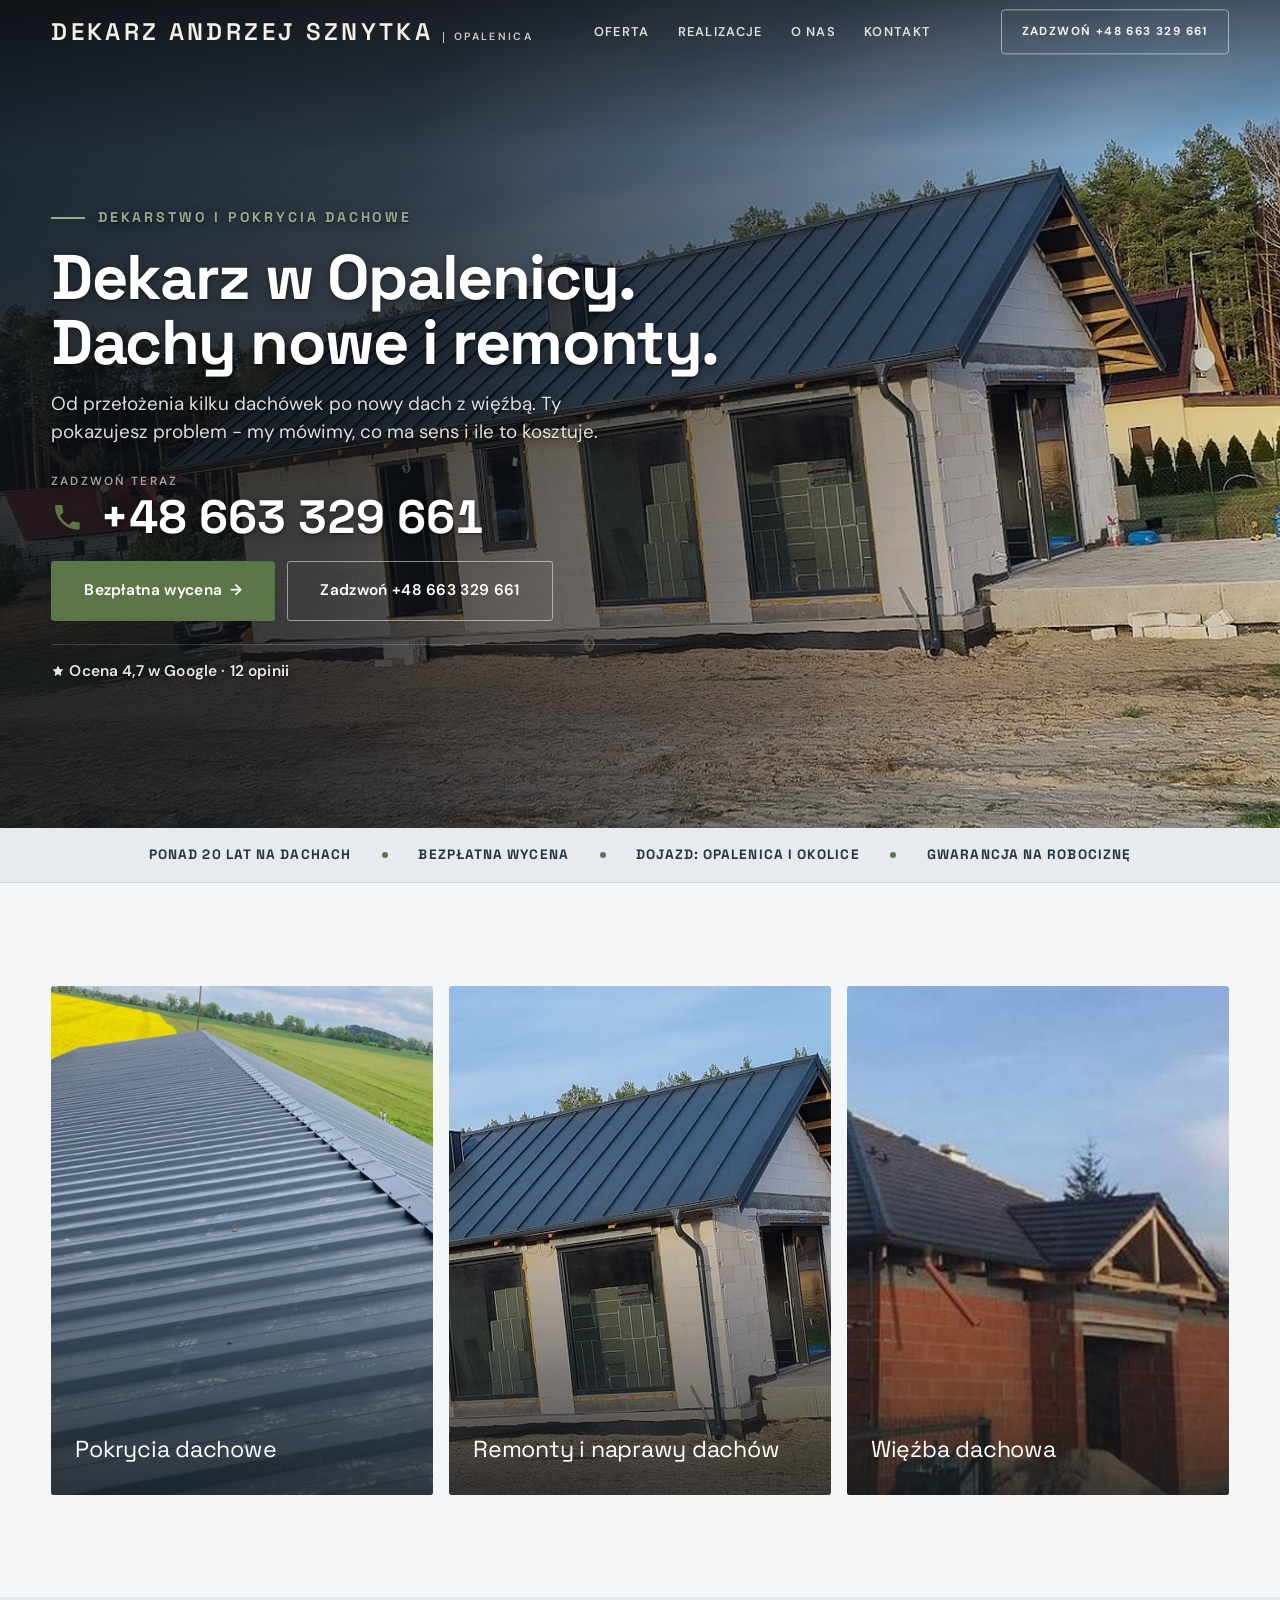
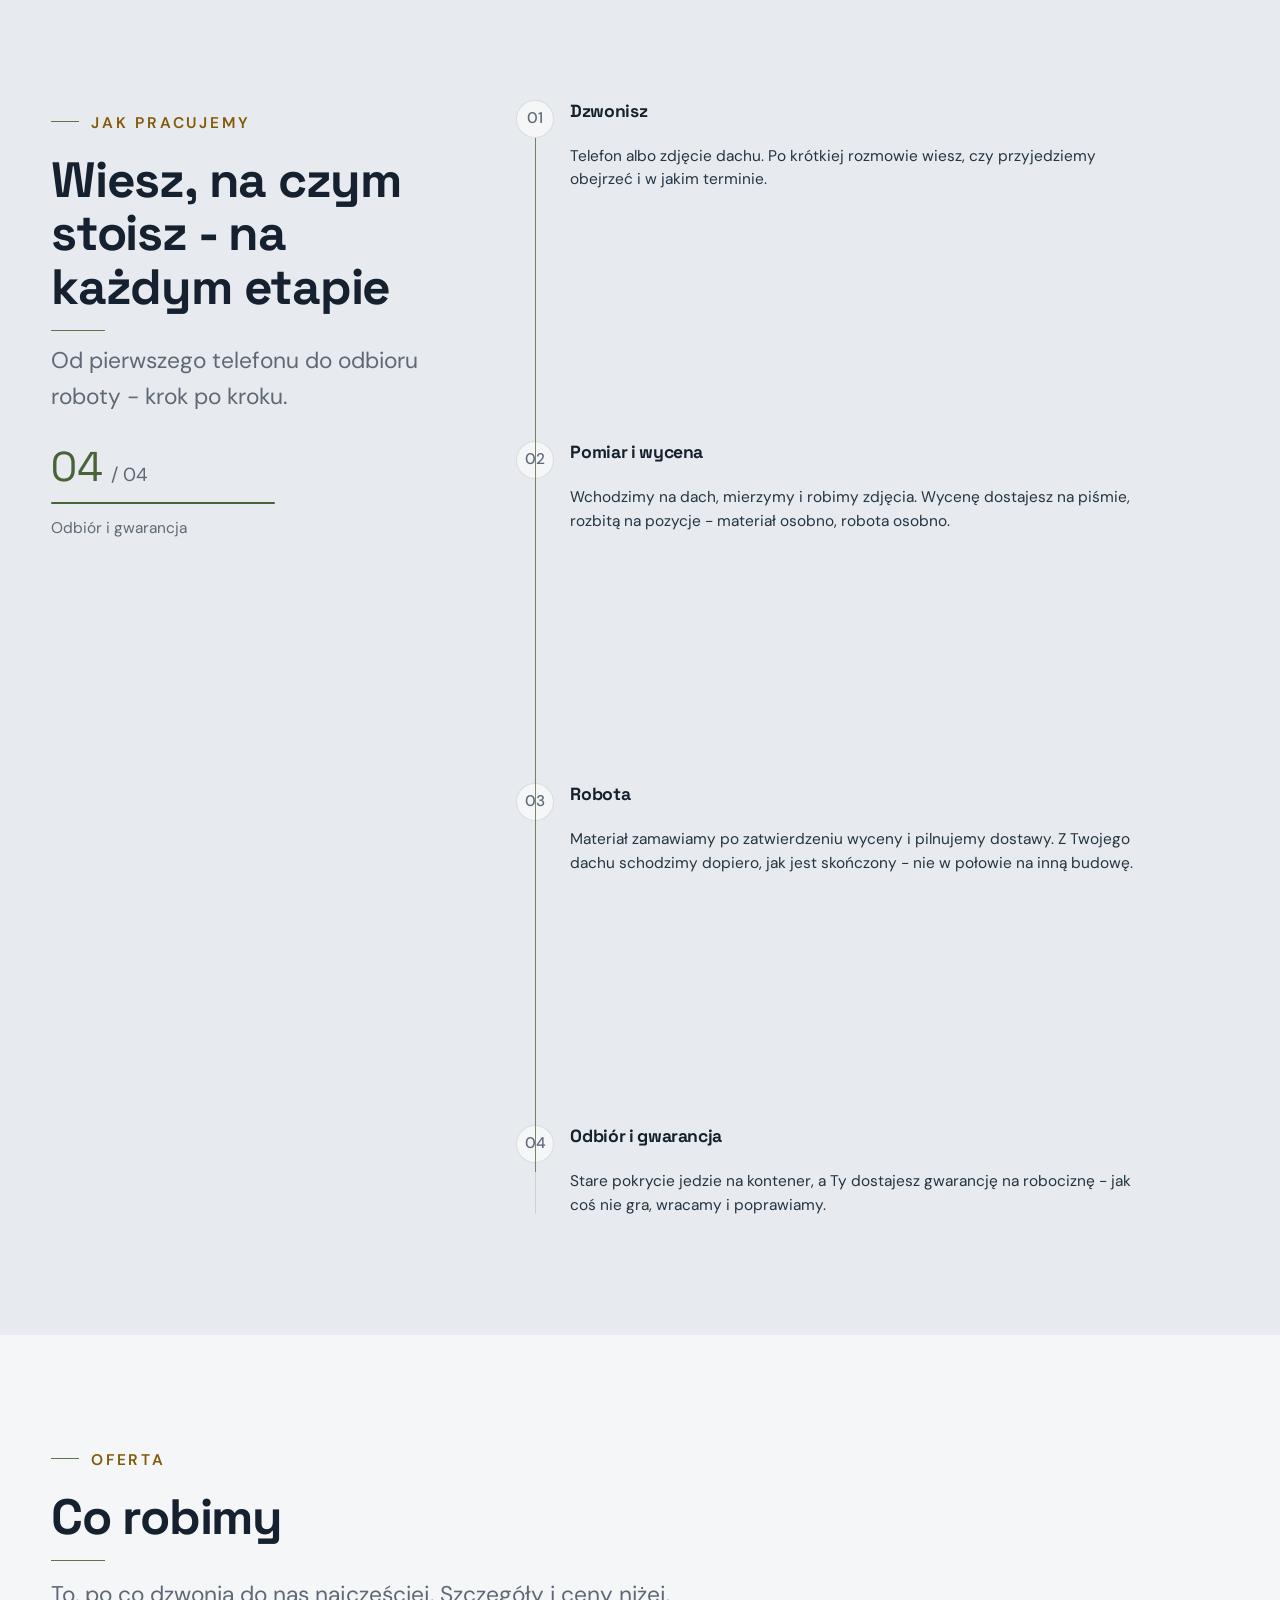
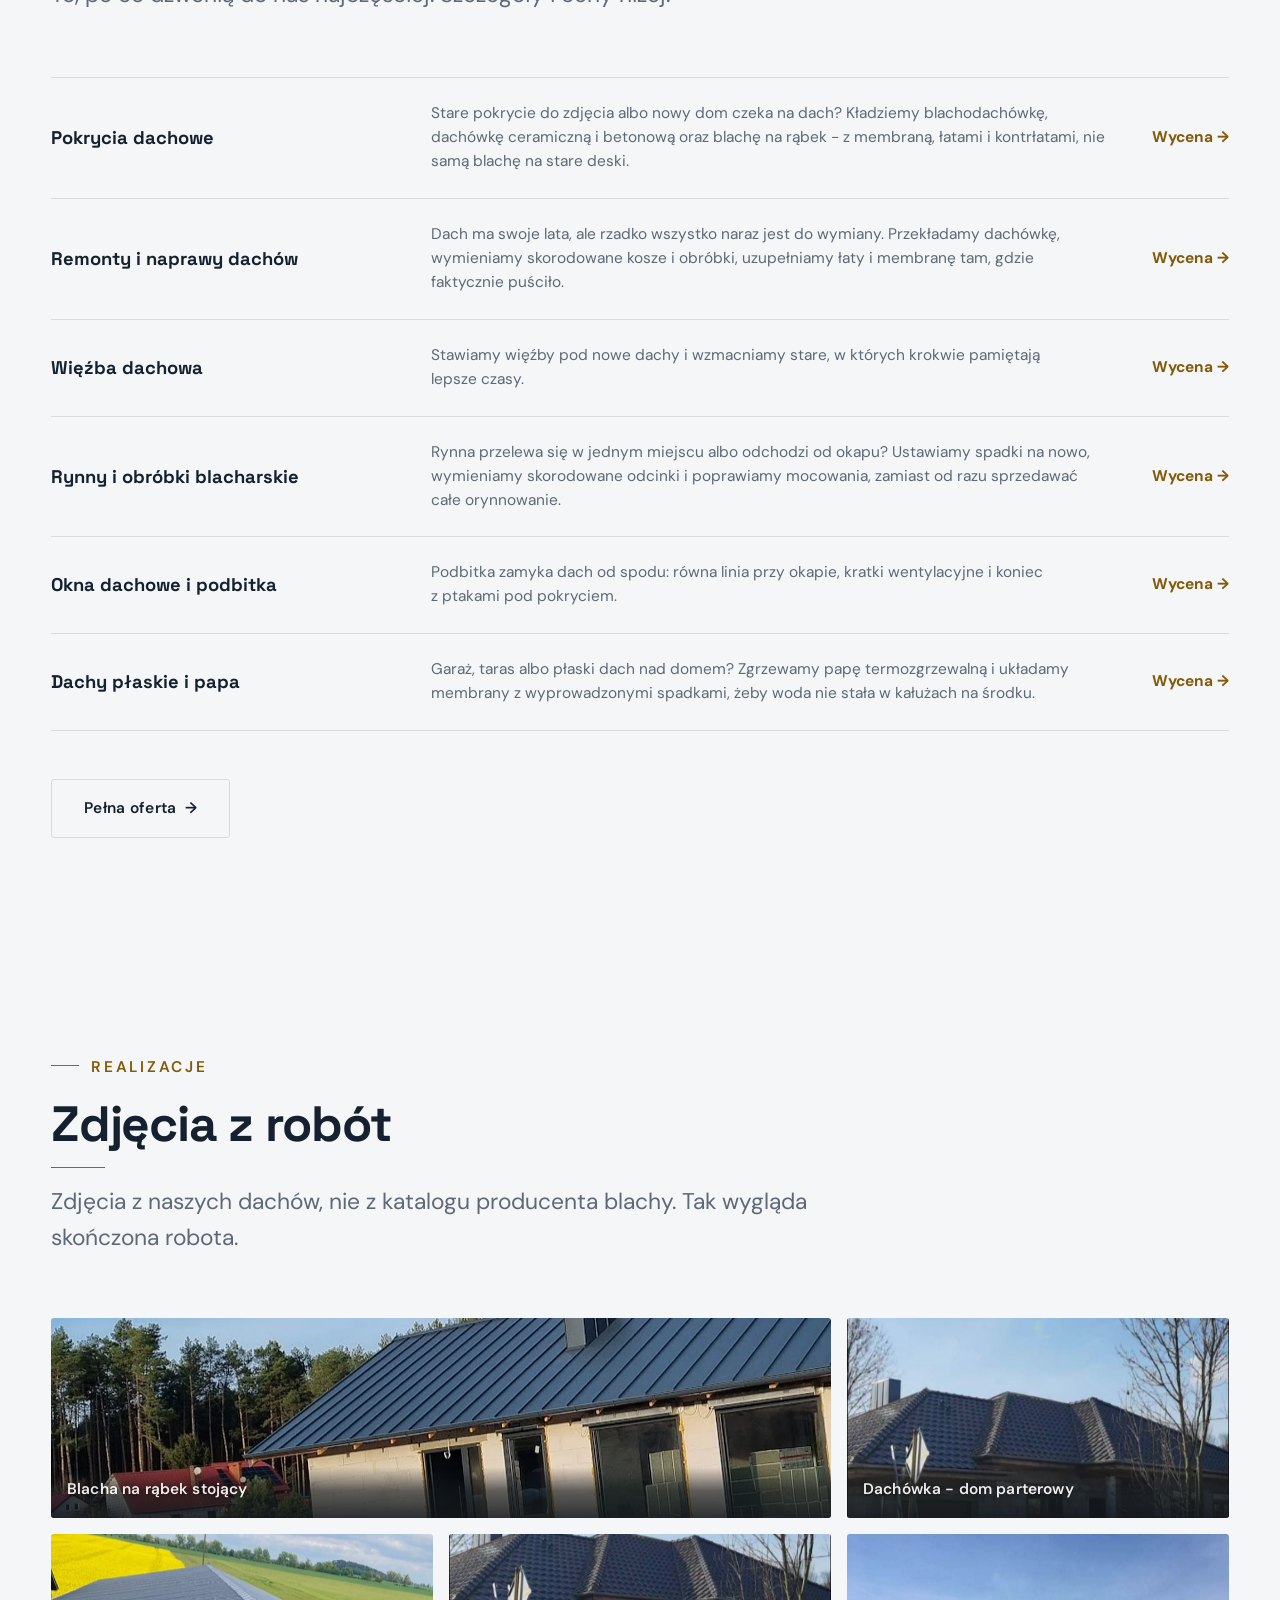
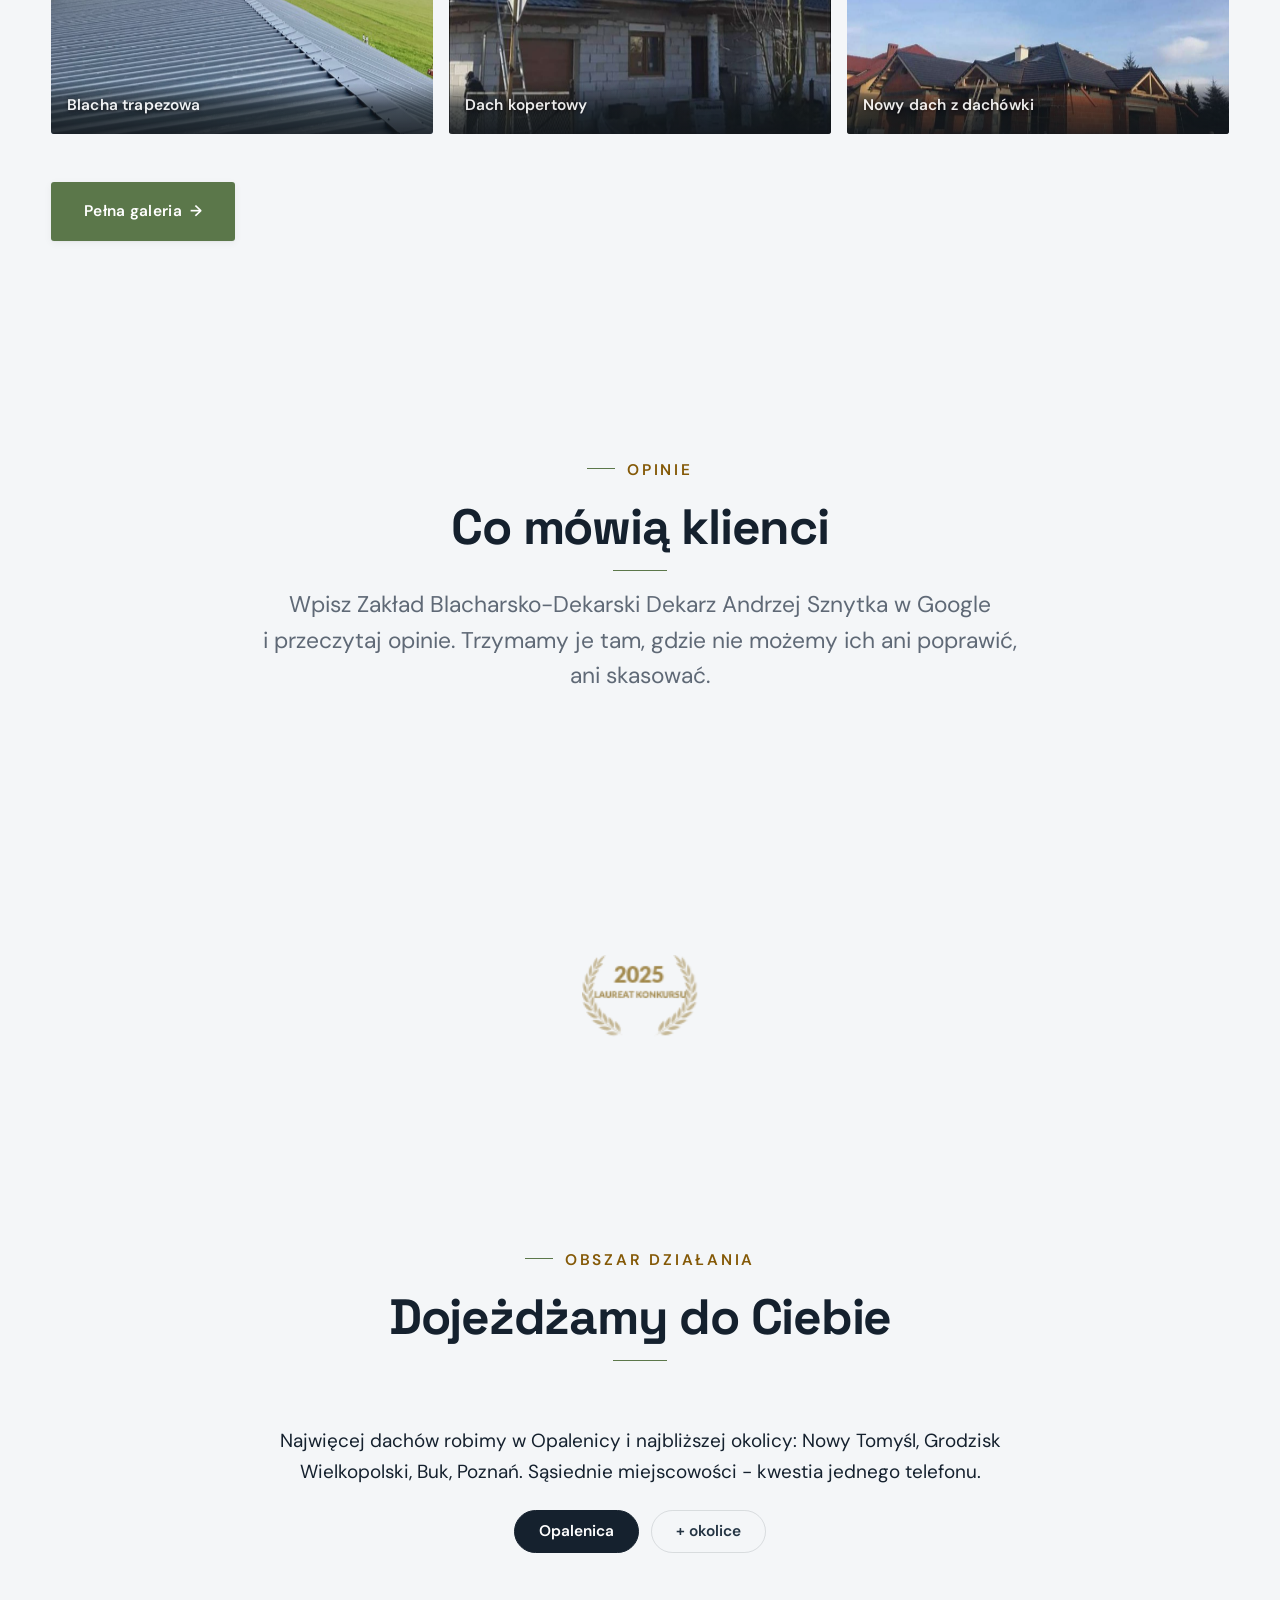
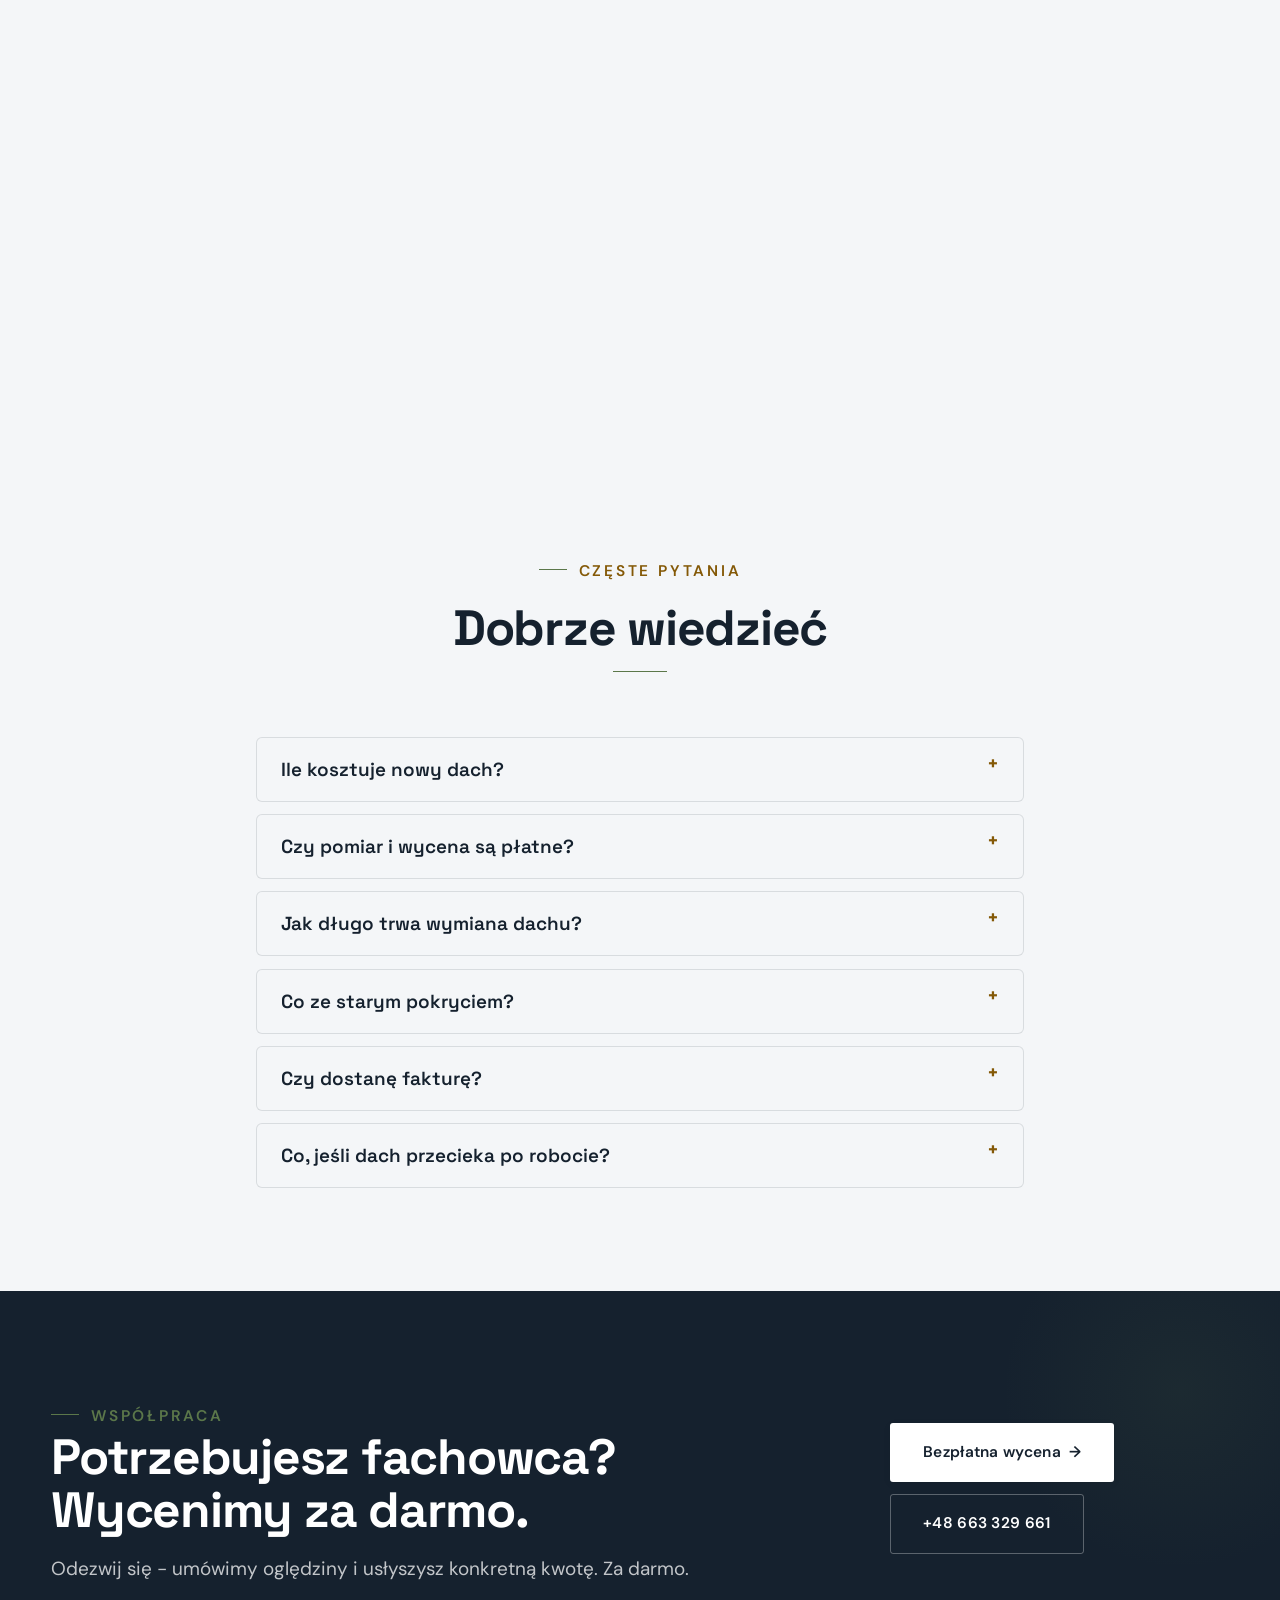
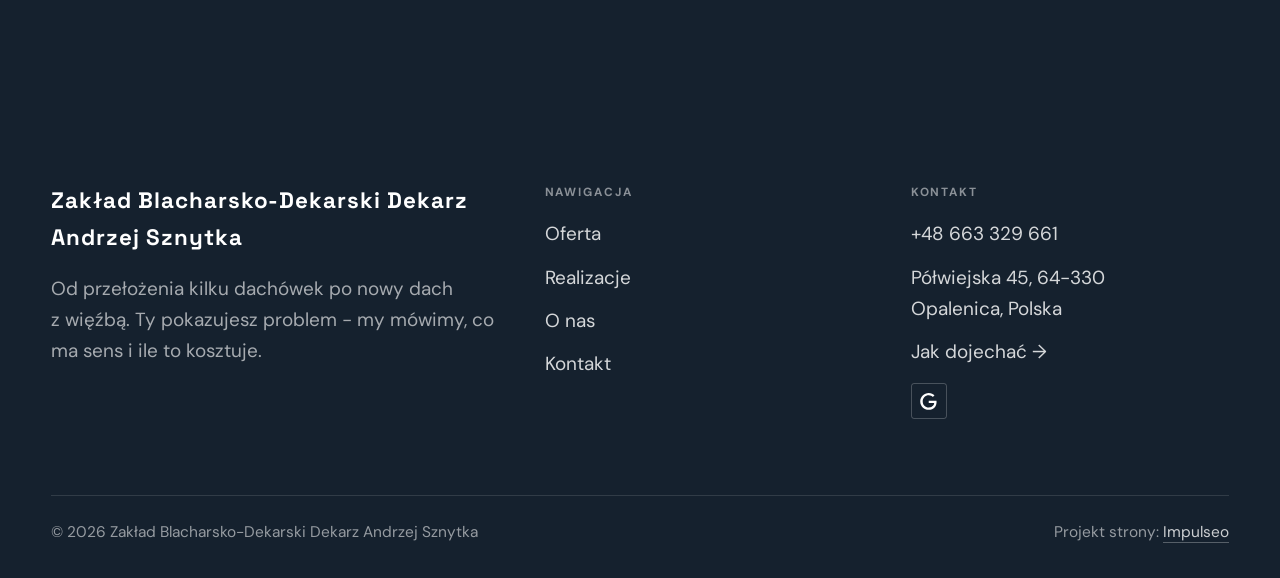
==== commit 62cbdeb1: "Demo Sznytka: krotsza marka w pasku (pelna nazwa nie miescila sie i sie ucinala) Co-Authored-By: Cla" ====
--- a/index.html
+++ b/index.html
@@ -27,7 +27,7 @@
 
 <header class="nav">
   <div class="wrap nav-inner">
-    <a class="brand" href="index.html"><span class="name">Zakład Blacharsko-Dekarski Dekarz Andrzej Sznytka</span><span class="sub">Opalenica</span></a>
+    <a class="brand" href="index.html"><span class="name">Dekarz Andrzej Sznytka</span><span class="sub">Opalenica</span></a>
     <nav class="nav-links">
       <a href="oferta.html">Oferta</a>
       <a href="realizacje.html">Realizacje</a>
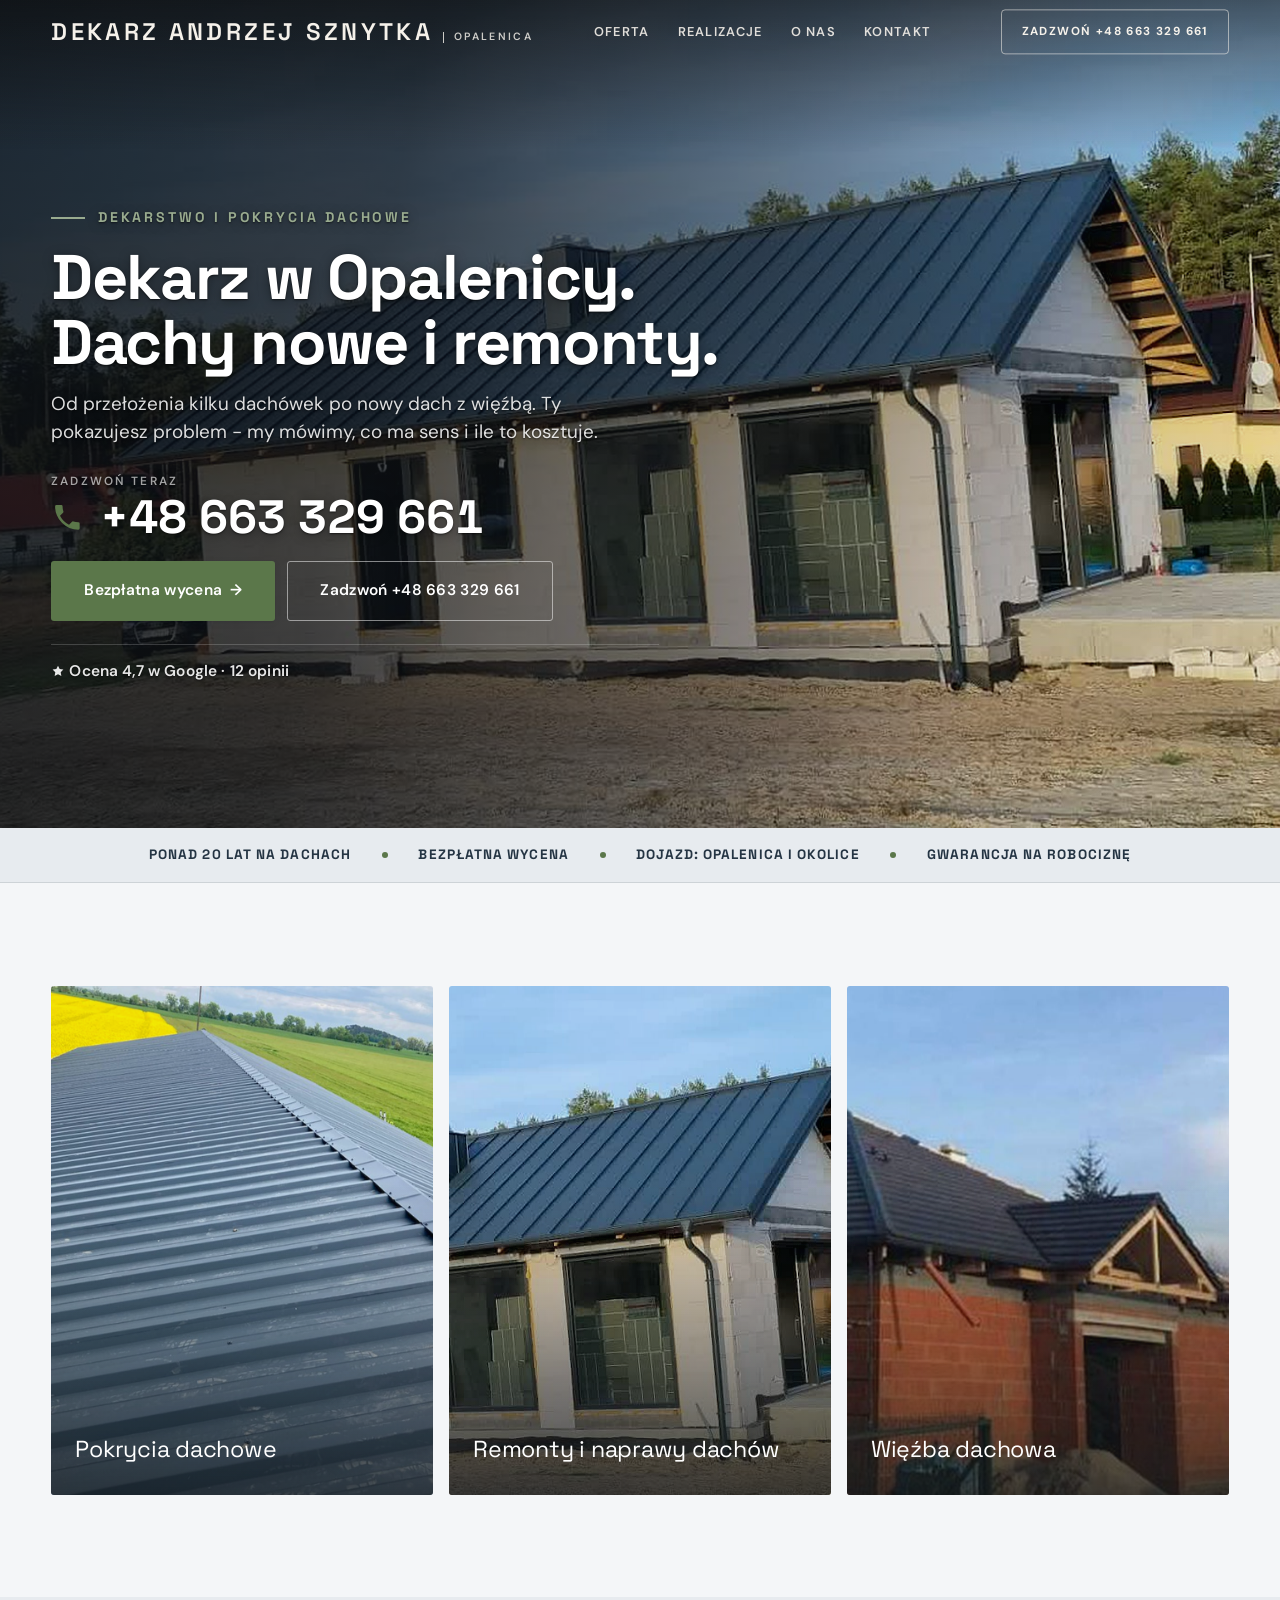
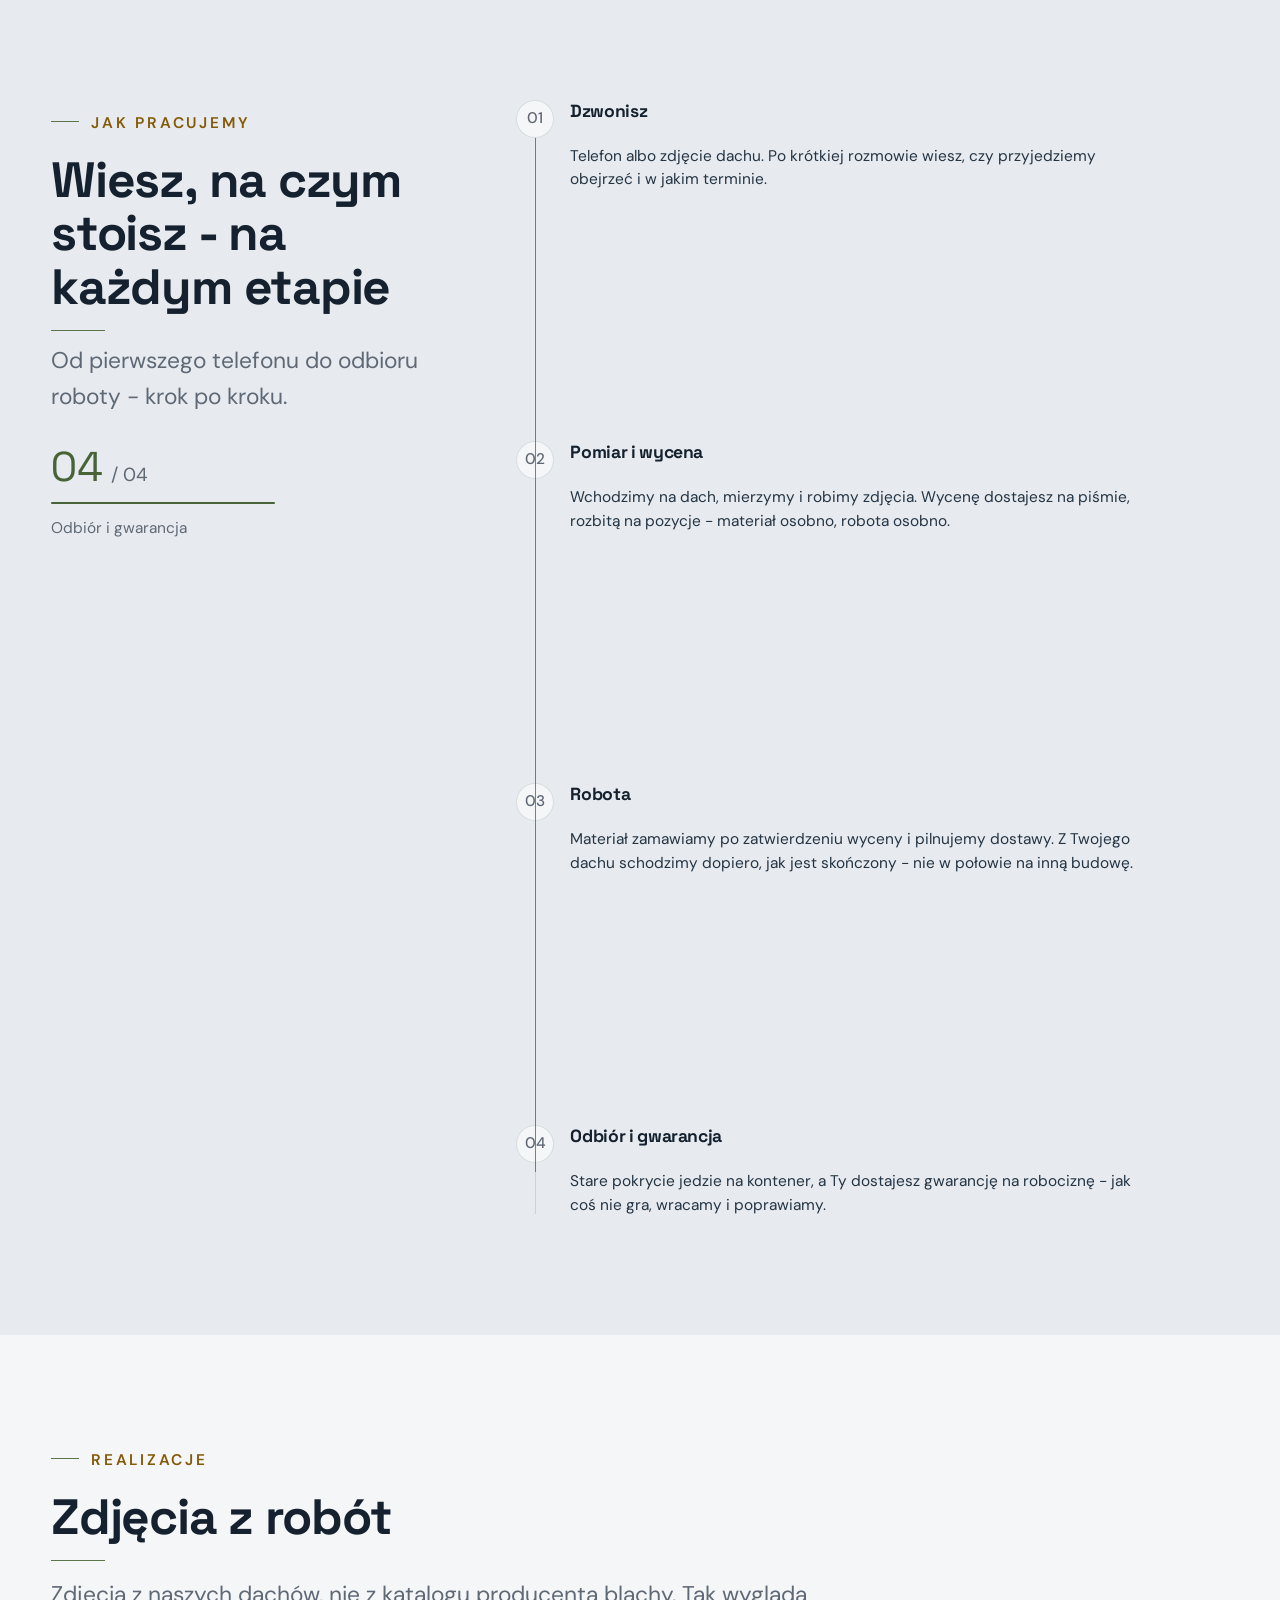
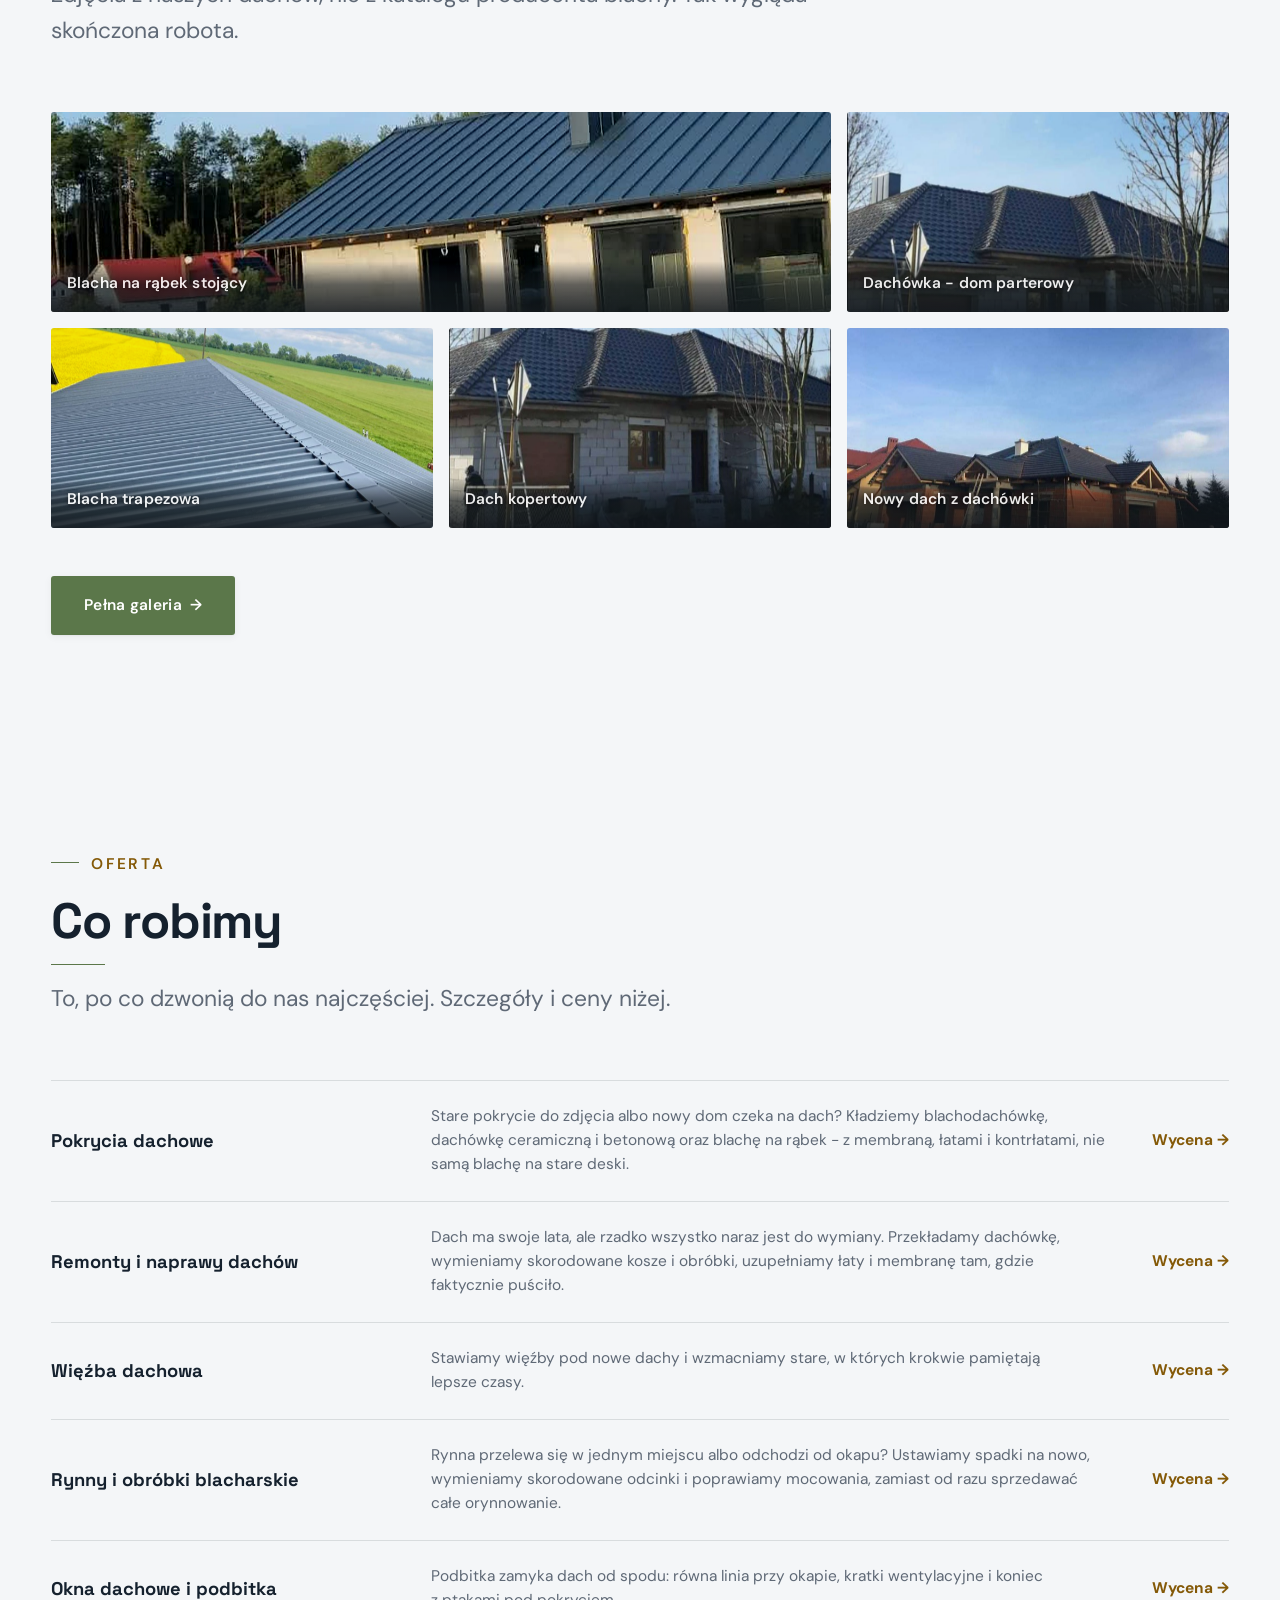
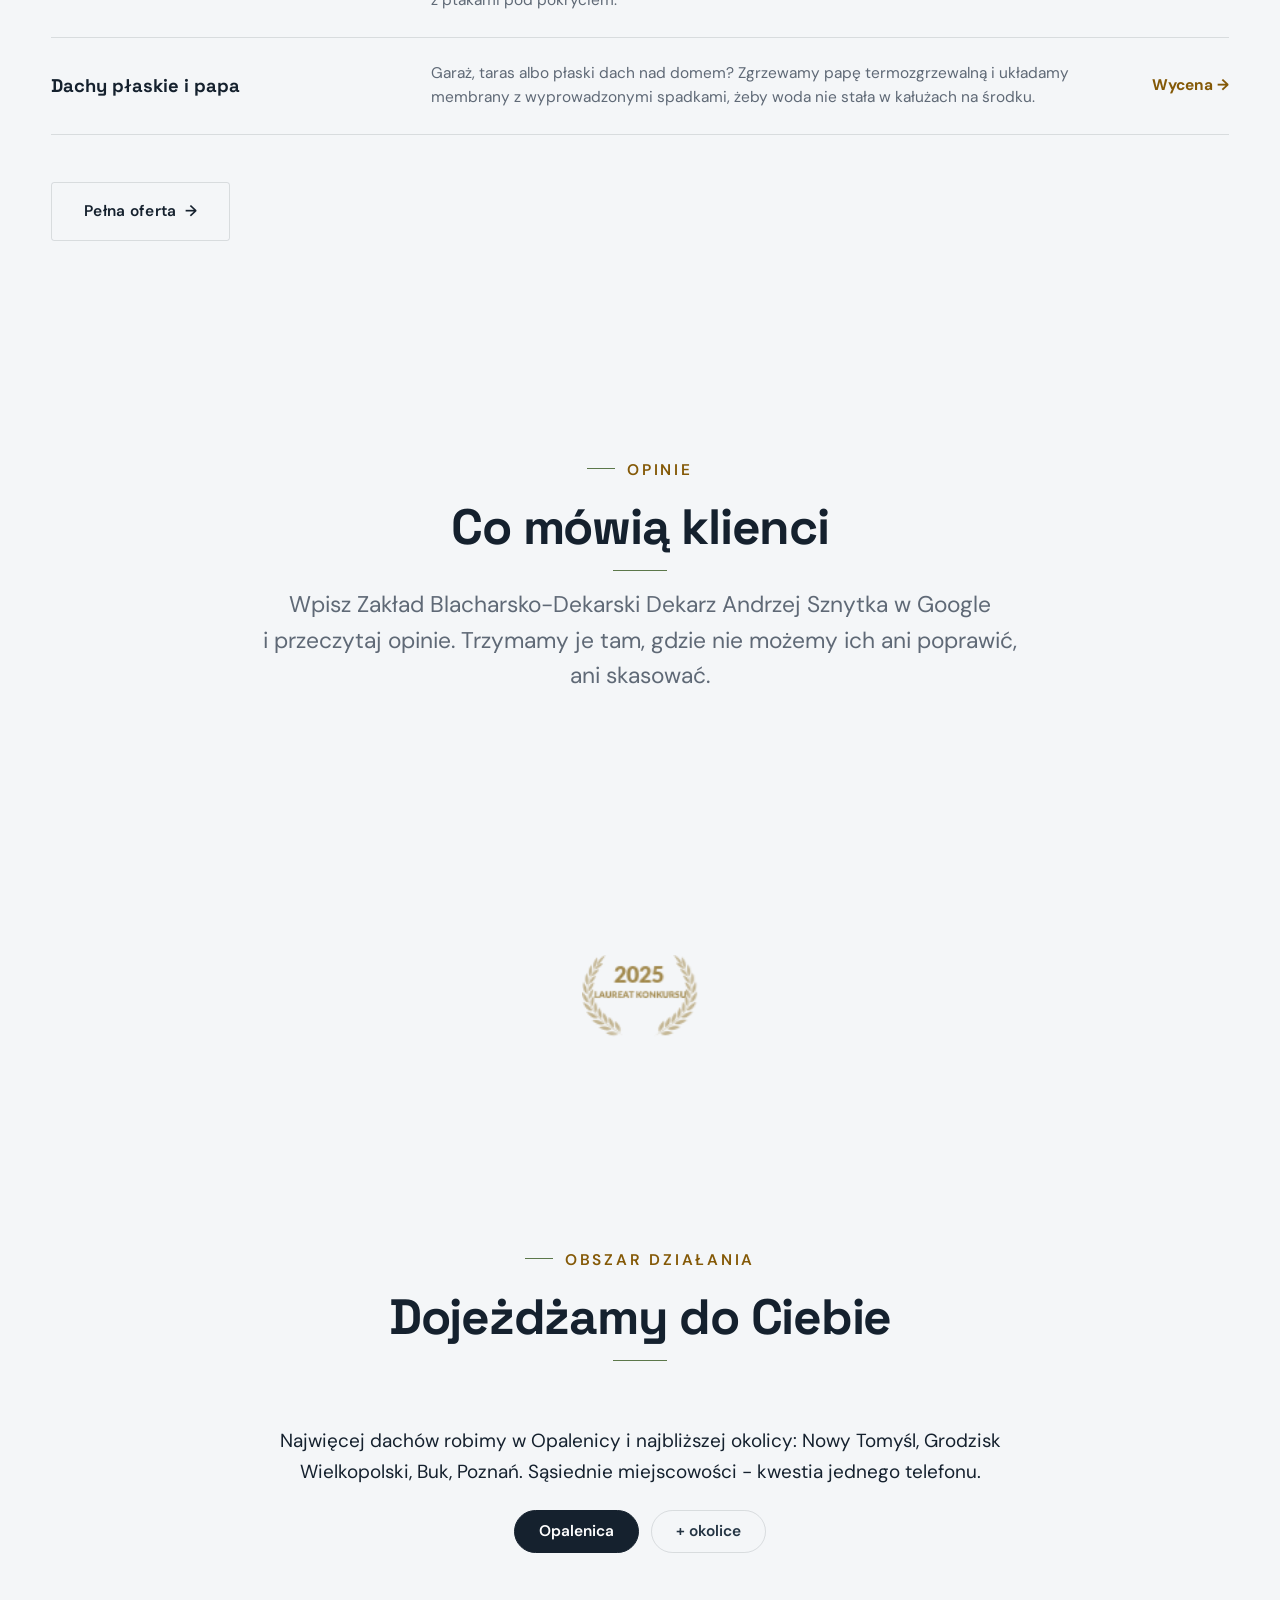
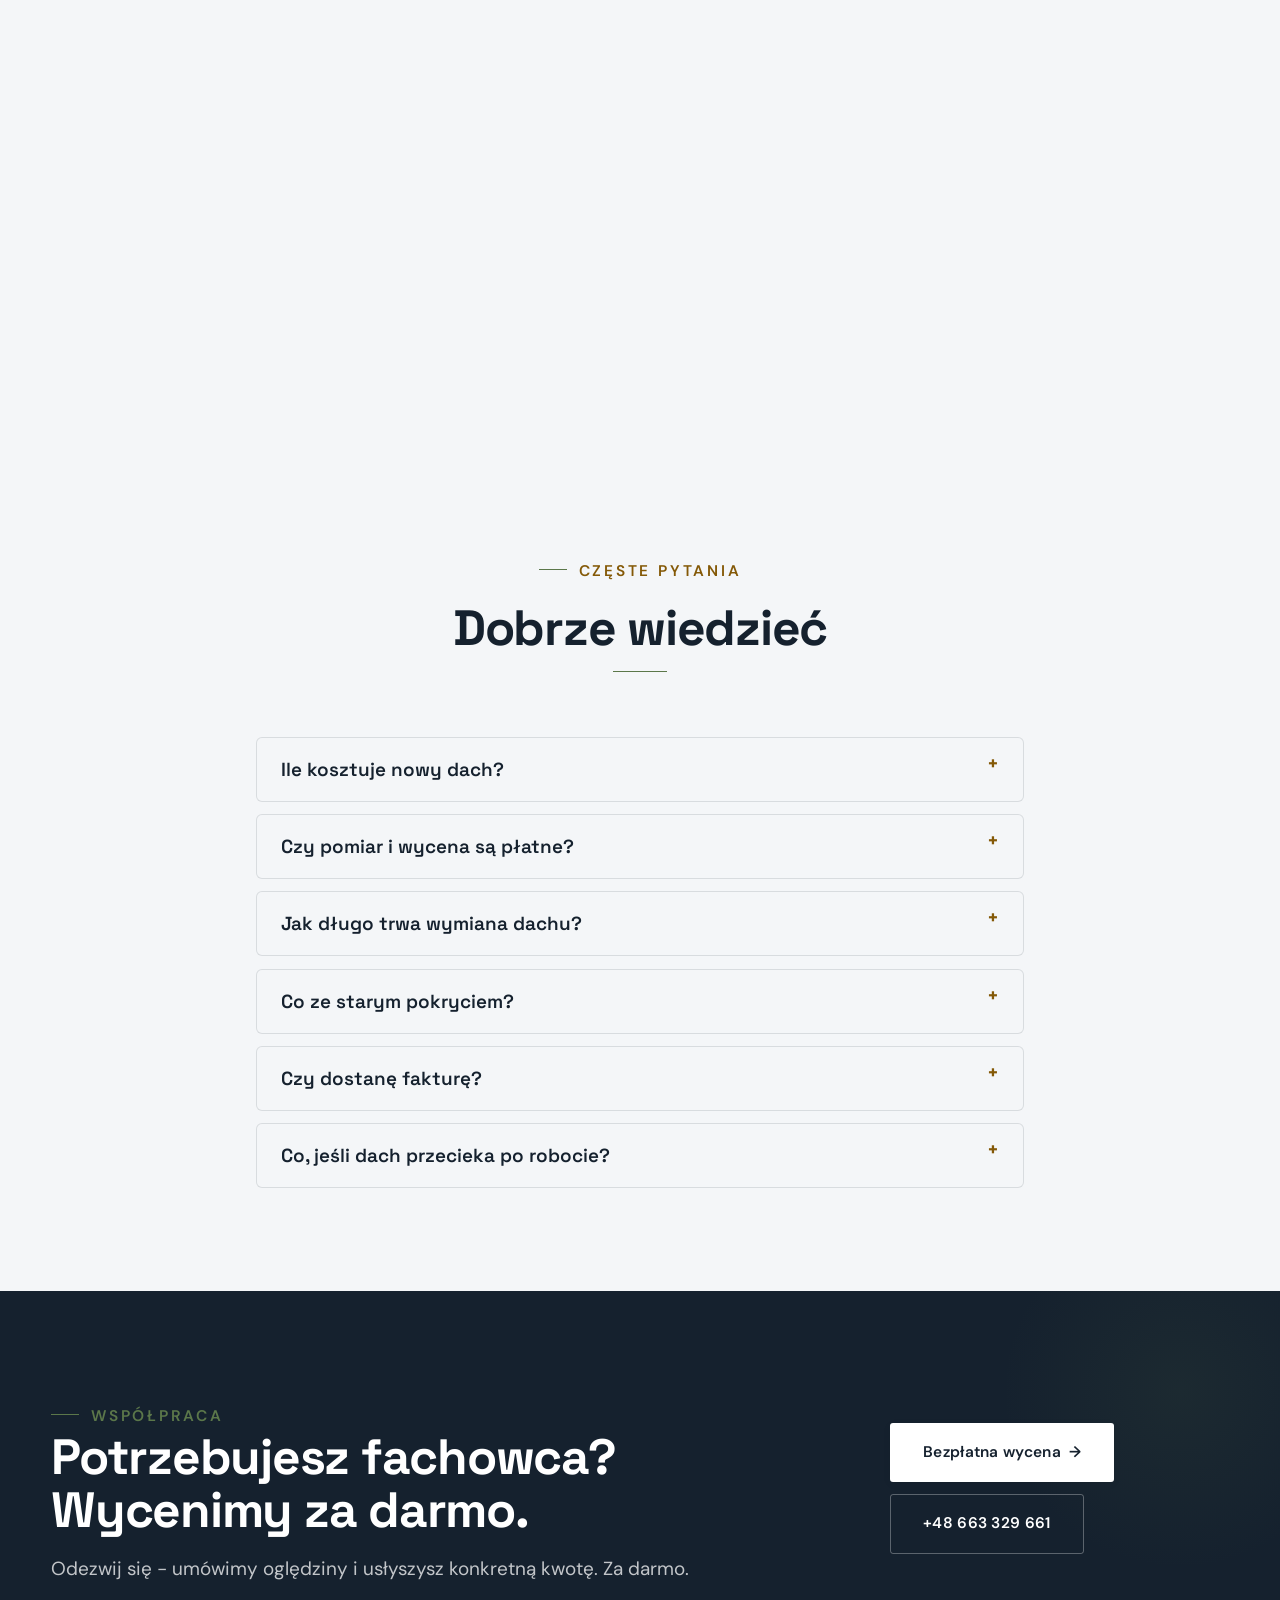
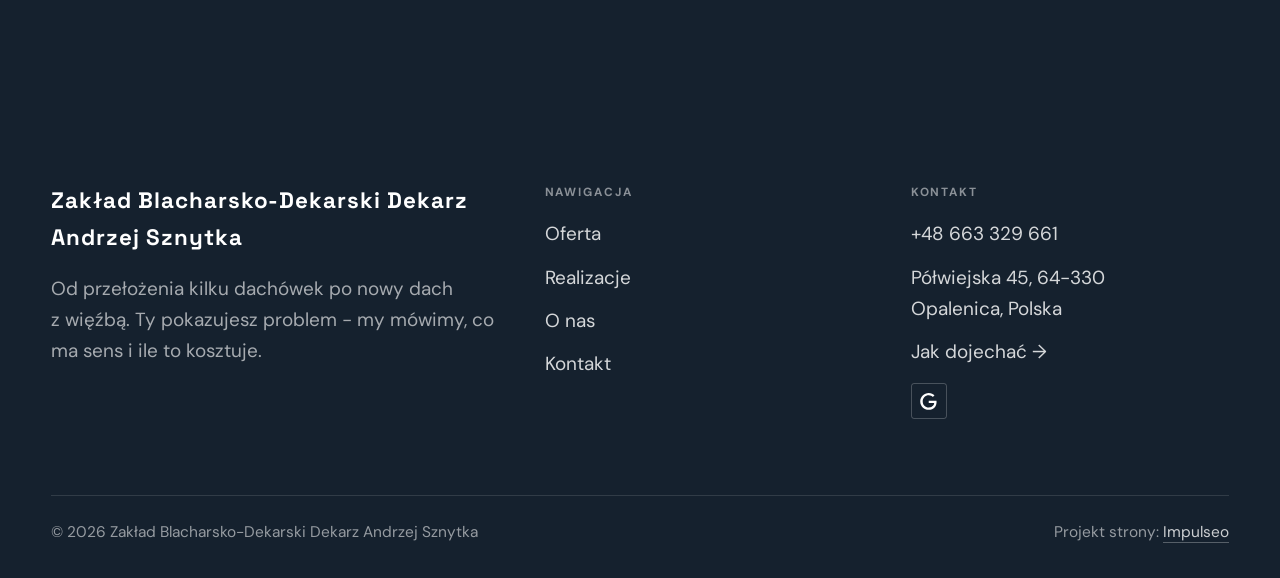
==== commit aaefdeed: "Demo Sznytka: wyprostowany i podbity hero (rotacja 1.73 st + odszumienie/kontrast/wyostrzenie), leps" ====
--- a/index.html
+++ b/index.html
@@ -90,6 +90,23 @@
     </ol>
   </div>
 </section>
+<section>
+  <div class="wrap">
+    <div class="head reveal">
+      <span class="eyebrow">Realizacje</span>
+      <h2>Zdjęcia z robót</h2>
+      <p>Zdjęcia z naszych dachów, nie z katalogu producenta blachy. Tak wygląda skończona robota.</p>
+    </div>
+    <div class="gallery">
+      <div class="tile t-two3 reveal"><img src="img/real-rabek-2.jpg" alt="Dach z blachy na rąbek stojący" loading="lazy" width="1400" height="1093" decoding="async"><div class="cap">Blacha na rąbek stojący</div></div>
+      <div class="tile t-third reveal"><img src="img/real-dom.jpg" alt="Nowy dach z dachówki na domu parterowym" loading="lazy" width="1000" height="1837" decoding="async"><div class="cap">Dachówka - dom parterowy</div></div>
+      <div class="tile t-third reveal"><img src="img/real-blacha-pole.jpg" alt="Dach z blachy trapezowej" loading="lazy" width="1400" height="933" decoding="async"><div class="cap">Blacha trapezowa</div></div>
+      <div class="tile t-third reveal"><img src="img/real-dachowka-detal.jpg" alt="Dachówka na dachu kopertowym" loading="lazy" width="1400" height="994" decoding="async"><div class="cap">Dach kopertowy</div></div>
+      <div class="tile t-third reveal"><img src="img/real-dachowka.jpg" alt="Dom w budowie z nowym pokryciem z dachówki" loading="lazy" width="1440" height="1080" decoding="async"><div class="cap">Nowy dach z dachówki</div></div>
+    </div>
+    <div style="margin-top:var(--space-7)" class="reveal"><a href="realizacje.html" class="btn btn-accent">Pełna galeria <span class="arr">→</span></a></div>
+  </div>
+</section>
 <section class="fach-uslugi">
   <div class="wrap">
     <div class="head reveal">
@@ -108,23 +125,6 @@
     <div style="margin-top:var(--space-7)" class="reveal"><a href="oferta.html" class="btn btn-ghost">Pełna oferta <span class="arr">→</span></a></div>
   </div>
 </section>
-<section>
-  <div class="wrap">
-    <div class="head reveal">
-      <span class="eyebrow">Realizacje</span>
-      <h2>Zdjęcia z robót</h2>
-      <p>Zdjęcia z naszych dachów, nie z katalogu producenta blachy. Tak wygląda skończona robota.</p>
-    </div>
-    <div class="gallery">
-      <div class="tile t-two3 reveal"><img src="img/real-rabek-2.jpg" alt="Dach z blachy na rąbek stojący" loading="lazy" width="1400" height="1093" decoding="async"><div class="cap">Blacha na rąbek stojący</div></div>
-      <div class="tile t-third reveal"><img src="img/real-dom.jpg" alt="Nowy dach z dachówki na domu parterowym" loading="lazy" width="1000" height="1837" decoding="async"><div class="cap">Dachówka - dom parterowy</div></div>
-      <div class="tile t-third reveal"><img src="img/real-blacha-pole.jpg" alt="Dach z blachy trapezowej" loading="lazy" width="1400" height="933" decoding="async"><div class="cap">Blacha trapezowa</div></div>
-      <div class="tile t-third reveal"><img src="img/real-dachowka-detal.jpg" alt="Dachówka na dachu kopertowym" loading="lazy" width="1400" height="994" decoding="async"><div class="cap">Dach kopertowy</div></div>
-      <div class="tile t-third reveal"><img src="img/real-dachowka.jpg" alt="Dom w budowie z nowym pokryciem z dachówki" loading="lazy" width="1440" height="1080" decoding="async"><div class="cap">Nowy dach z dachówki</div></div>
-    </div>
-    <div style="margin-top:var(--space-7)" class="reveal"><a href="realizacje.html" class="btn btn-accent">Pełna galeria <span class="arr">→</span></a></div>
-  </div>
-</section>
 <section class="opinie op-fallback">
   <div class="wrap">
     <div class="head center reveal">
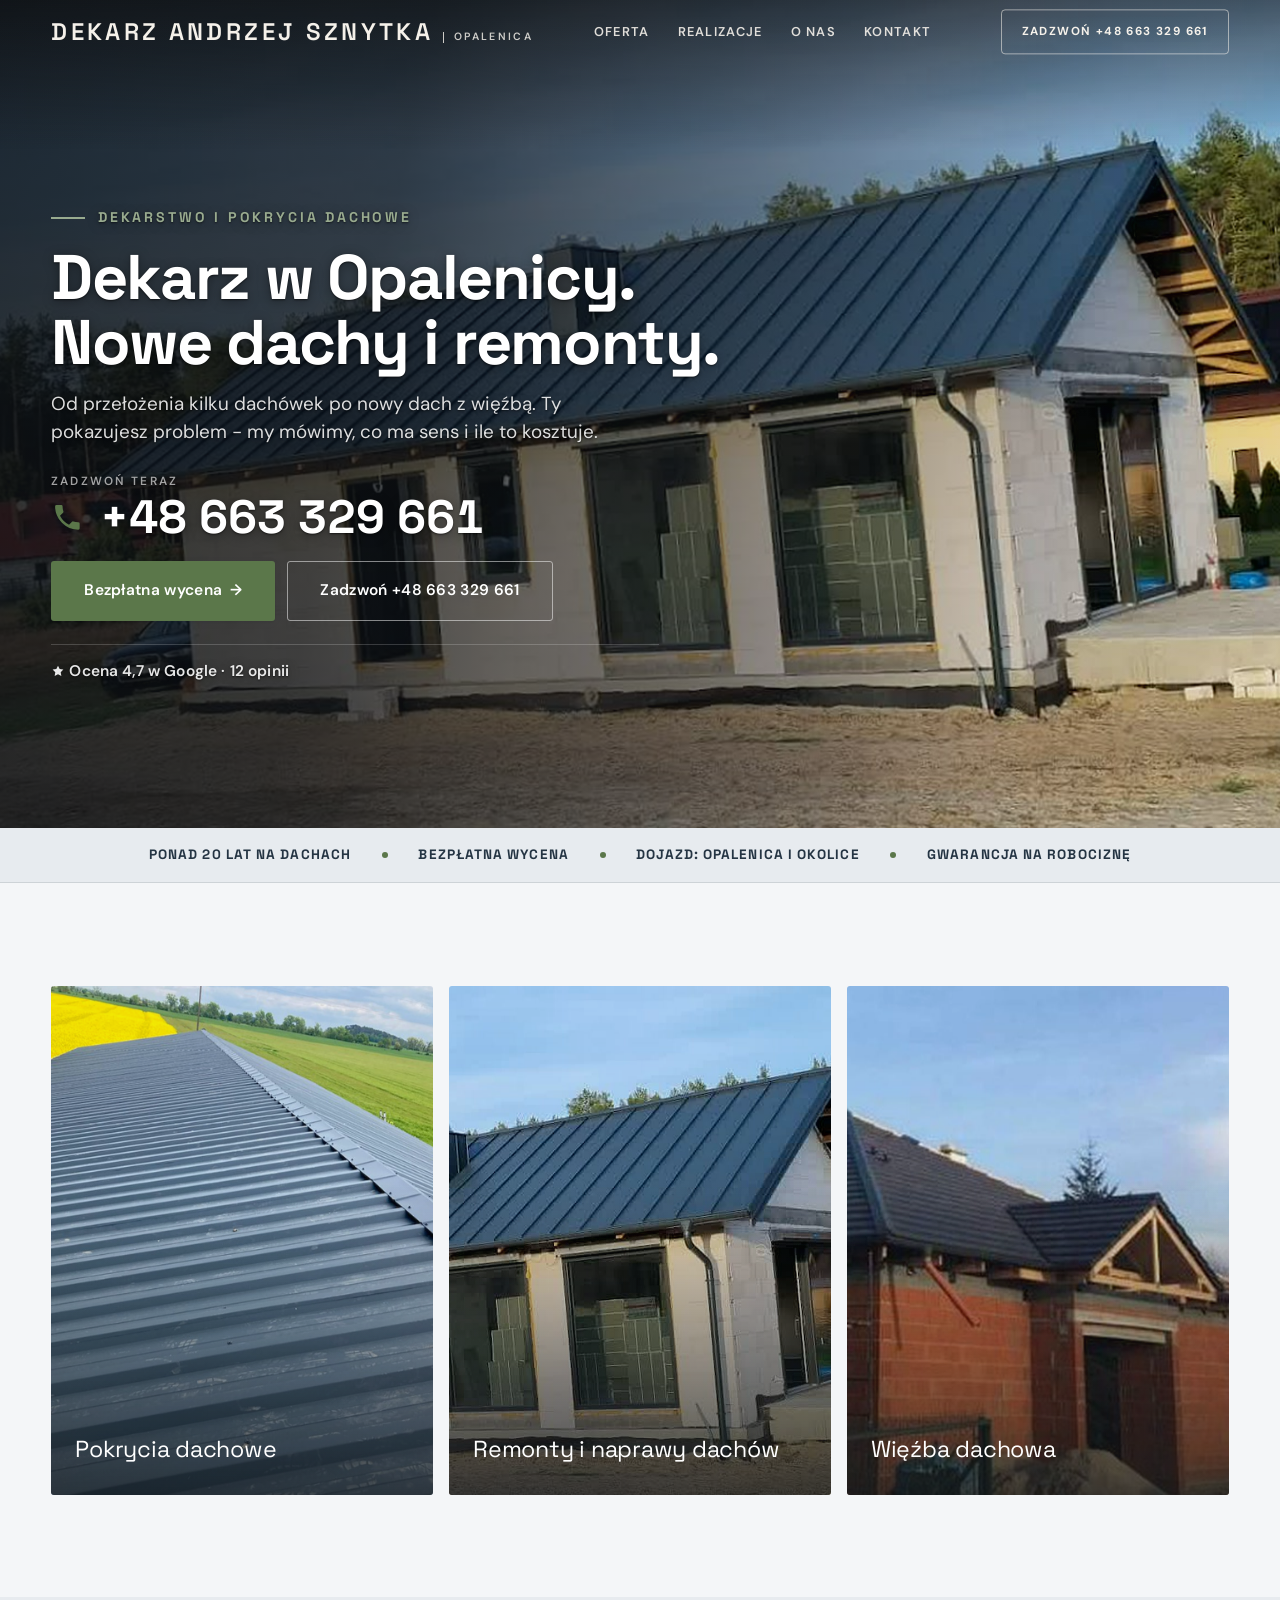
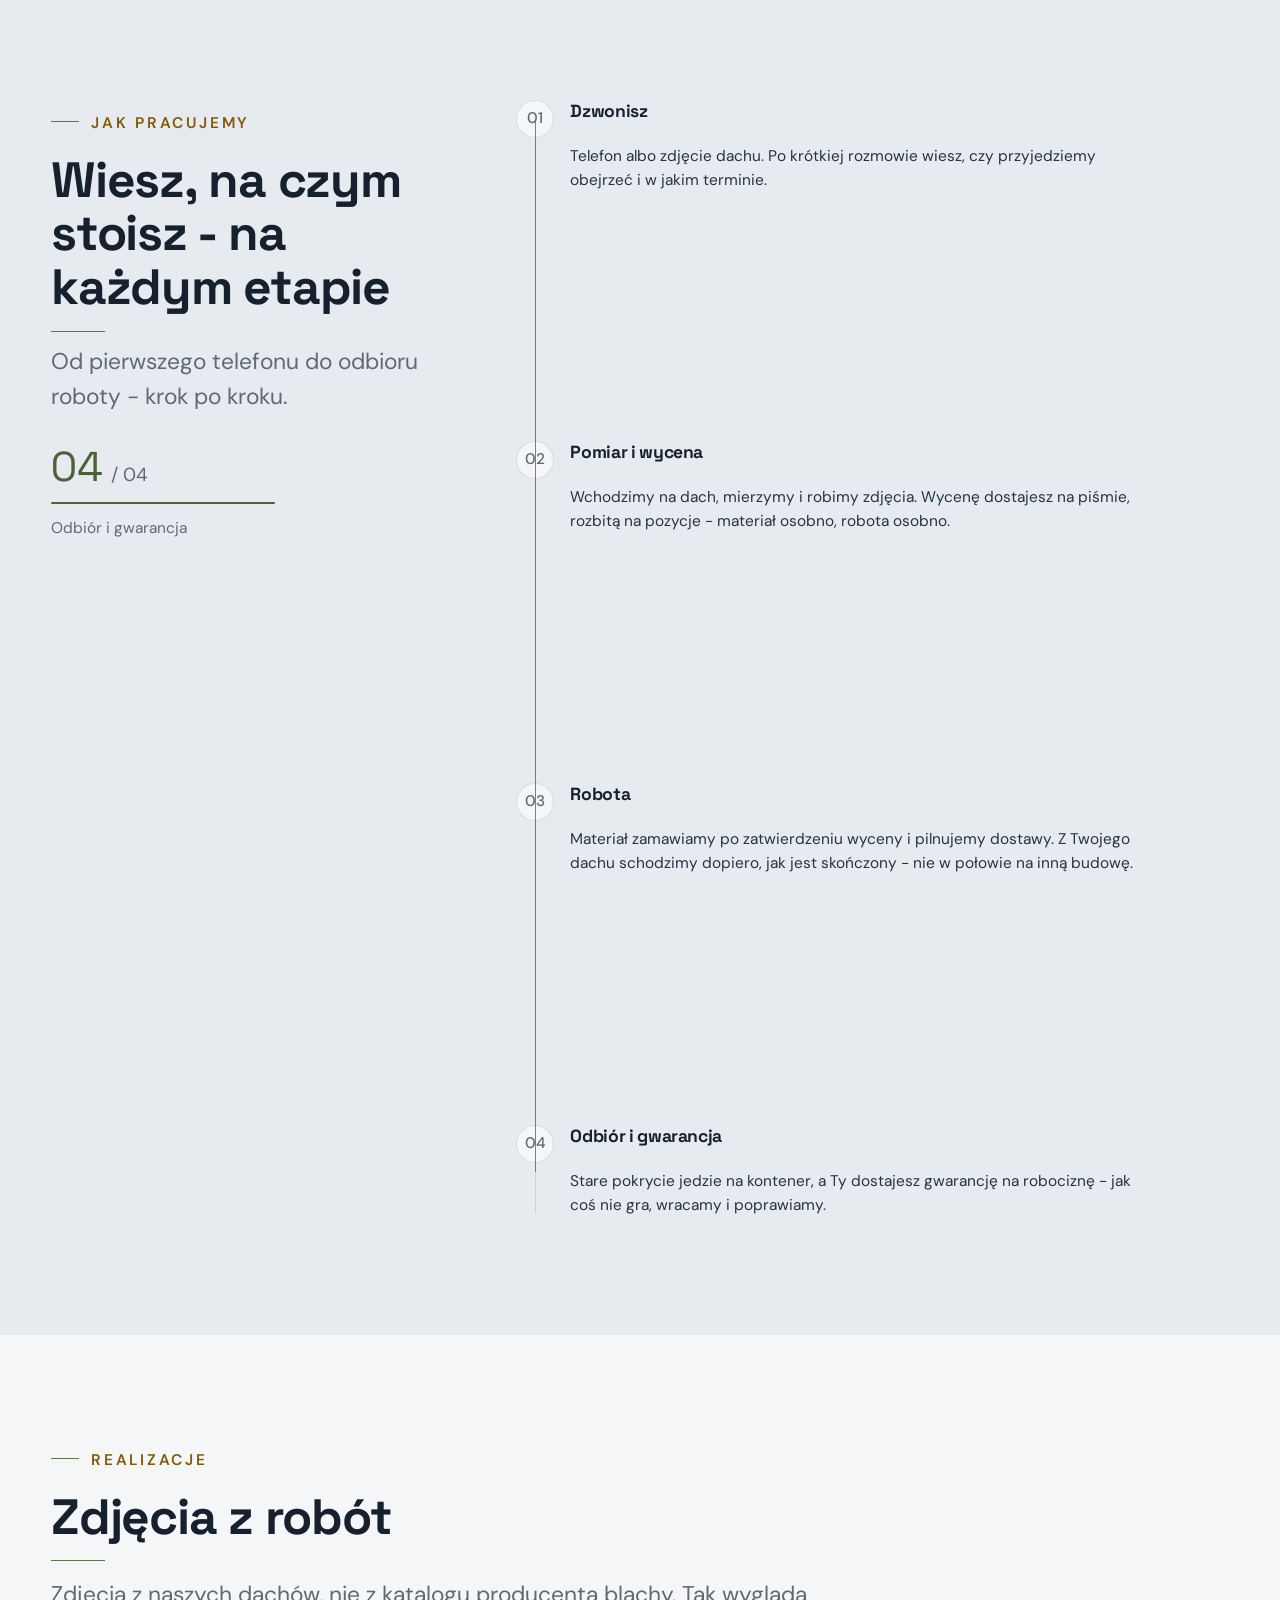
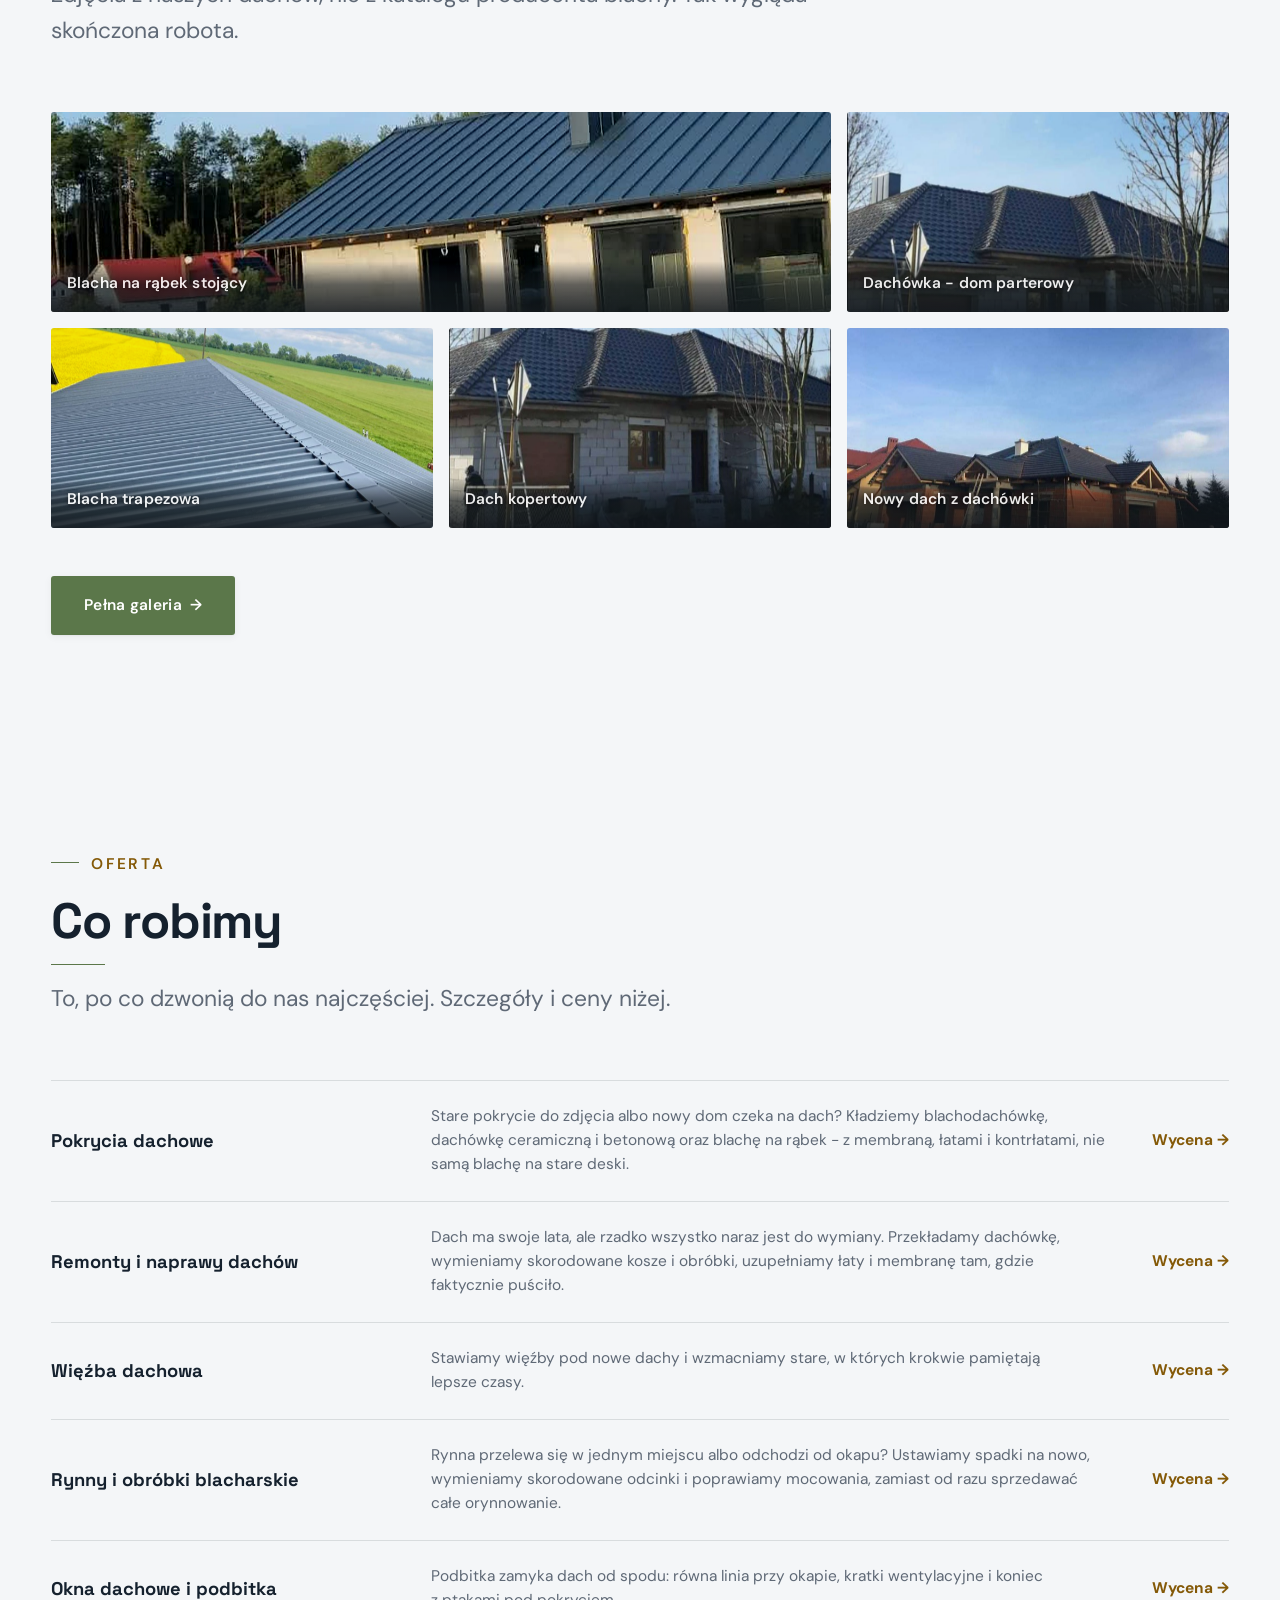
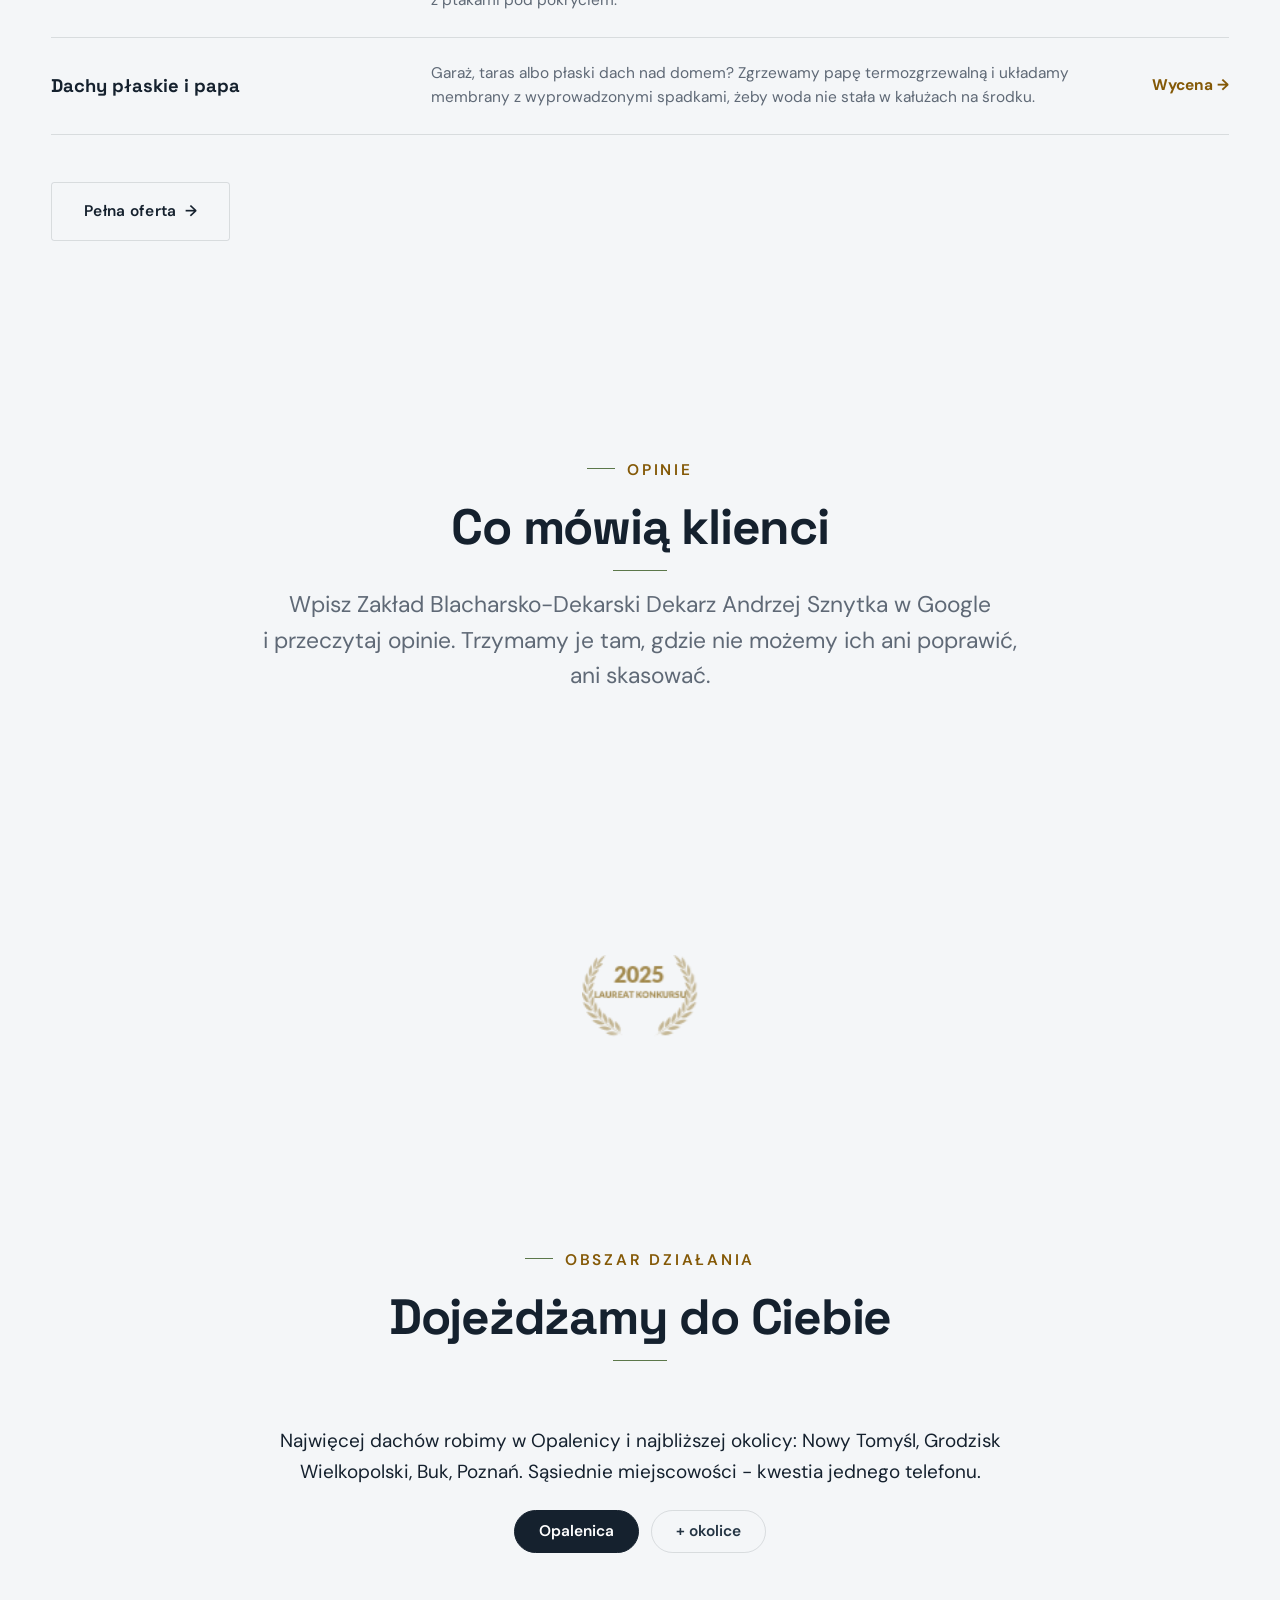
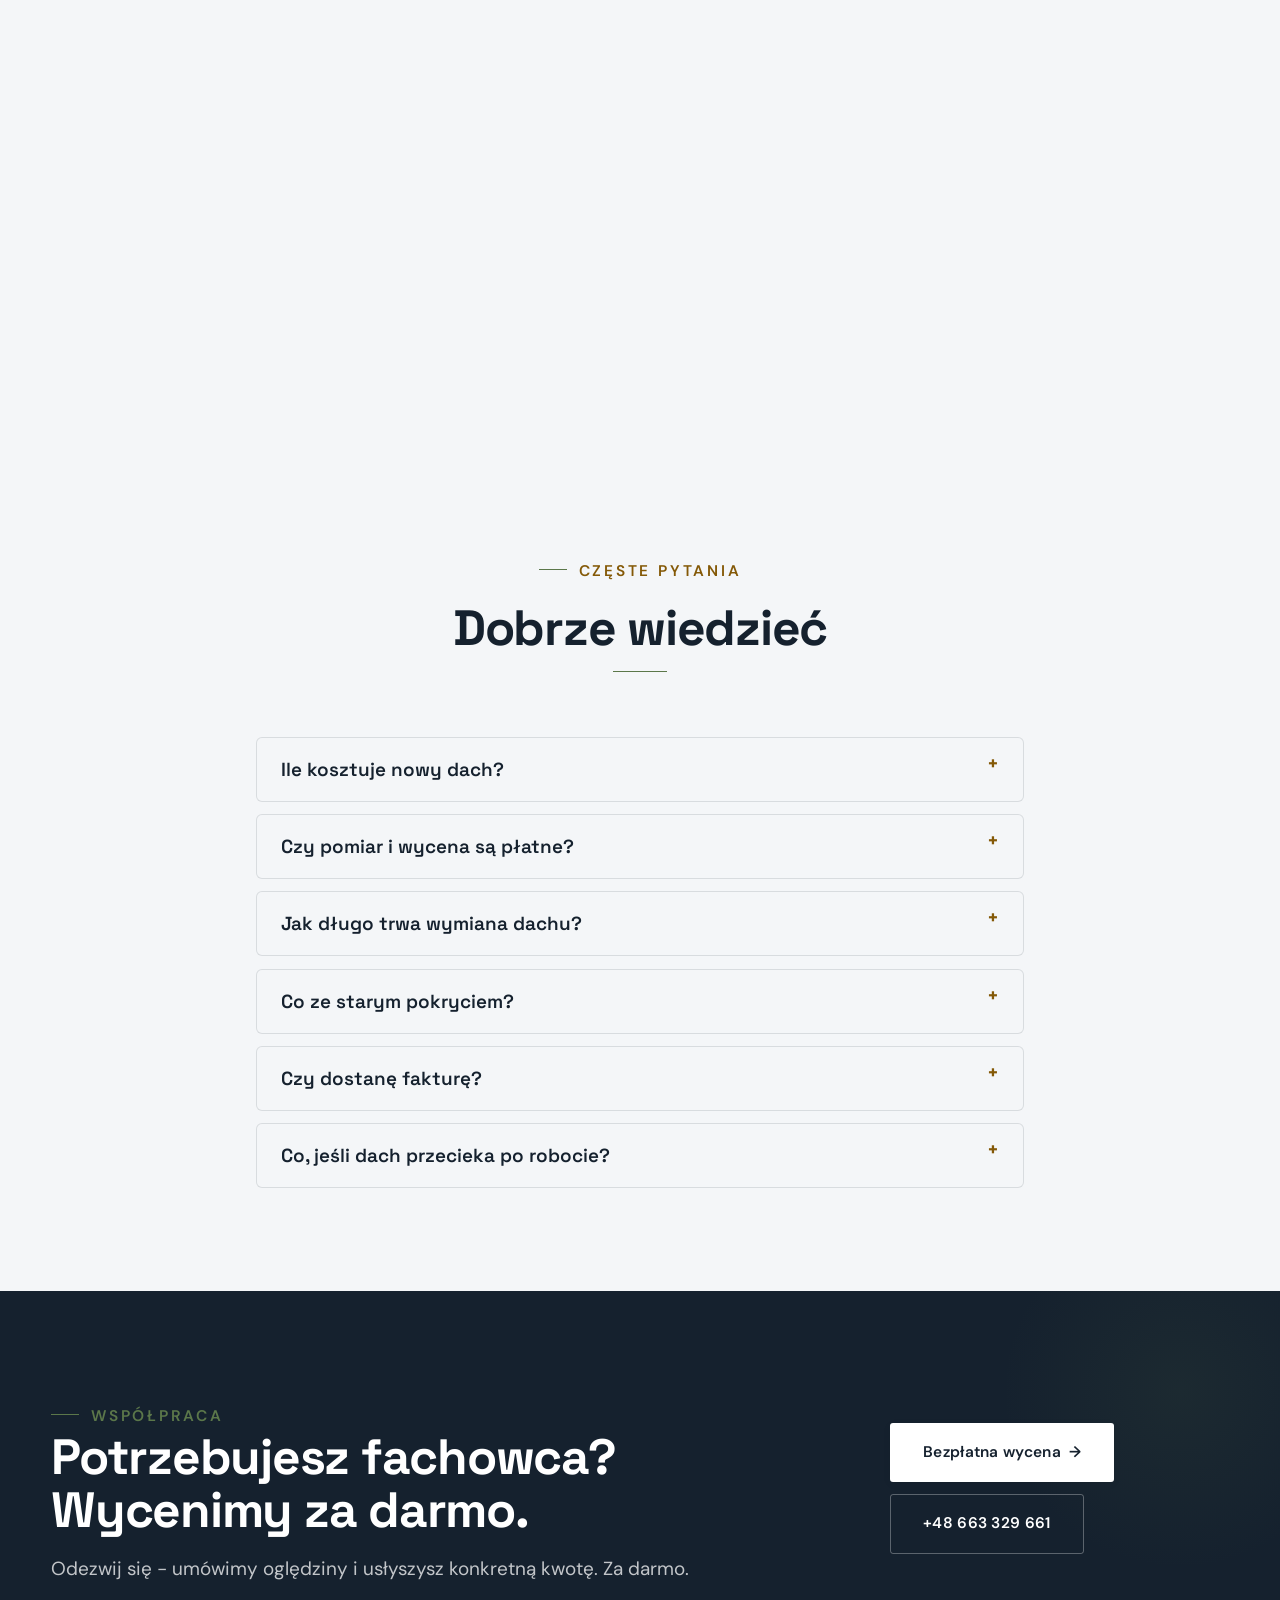
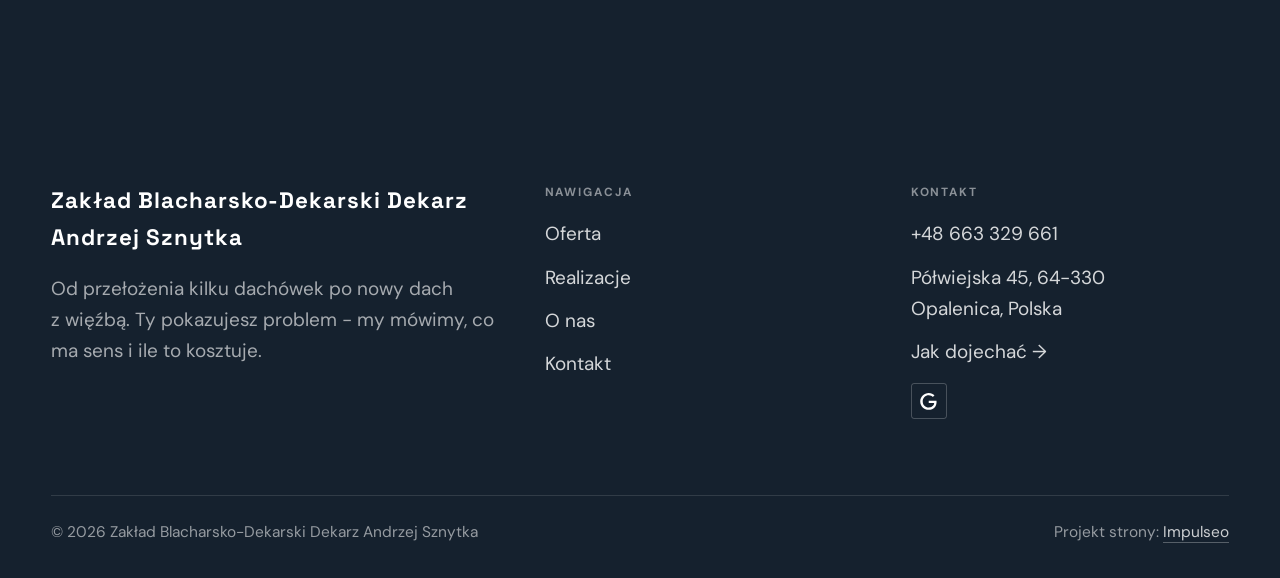
==== commit c8fc56d8: "Demo Sznytka: hero wyprostowany wg uwag K. (prawa strona wyzej, dom blizej srodka), naglowek 'Nowe d" ====
--- a/index.html
+++ b/index.html
@@ -45,7 +45,7 @@
   <div class="hf-panel">
     <div class="hf-inner">
       <span class="hf-kicker">Dekarstwo i pokrycia dachowe</span>
-      <h1 class="hf-title">Dekarz w Opalenicy. Dachy nowe i remonty. <em></em></h1>
+      <h1 class="hf-title">Dekarz w Opalenicy. Nowe dachy i remonty. <em></em></h1>
       <p class="hf-lead">Od przełożenia kilku dachówek po nowy dach z więźbą. Ty pokazujesz problem - my mówimy, co ma sens i ile to kosztuje.</p>
       <a class="hf-phone" href="tel:+48663329661"><span class="hf-phone-lab">Zadzwoń teraz</span><span class="hf-phone-num"><svg class="ico-tel" width="16" height="16" viewBox="0 0 24 24" fill="none" aria-hidden="true"><path d="M6.6 10.8a15.5 15.5 0 0 0 6.6 6.6l2.2-2.2a1 1 0 0 1 1-.24 11.4 11.4 0 0 0 3.6.58 1 1 0 0 1 1 1V20a1 1 0 0 1-1 1A17 17 0 0 1 3 4a1 1 0 0 1 1-1h3.5a1 1 0 0 1 1 1c0 1.25.2 2.46.58 3.6a1 1 0 0 1-.25 1l-2.23 2.2Z" fill="currentColor"/></svg> +48 663 329 661</span></a>
       <div class="hf-actions">
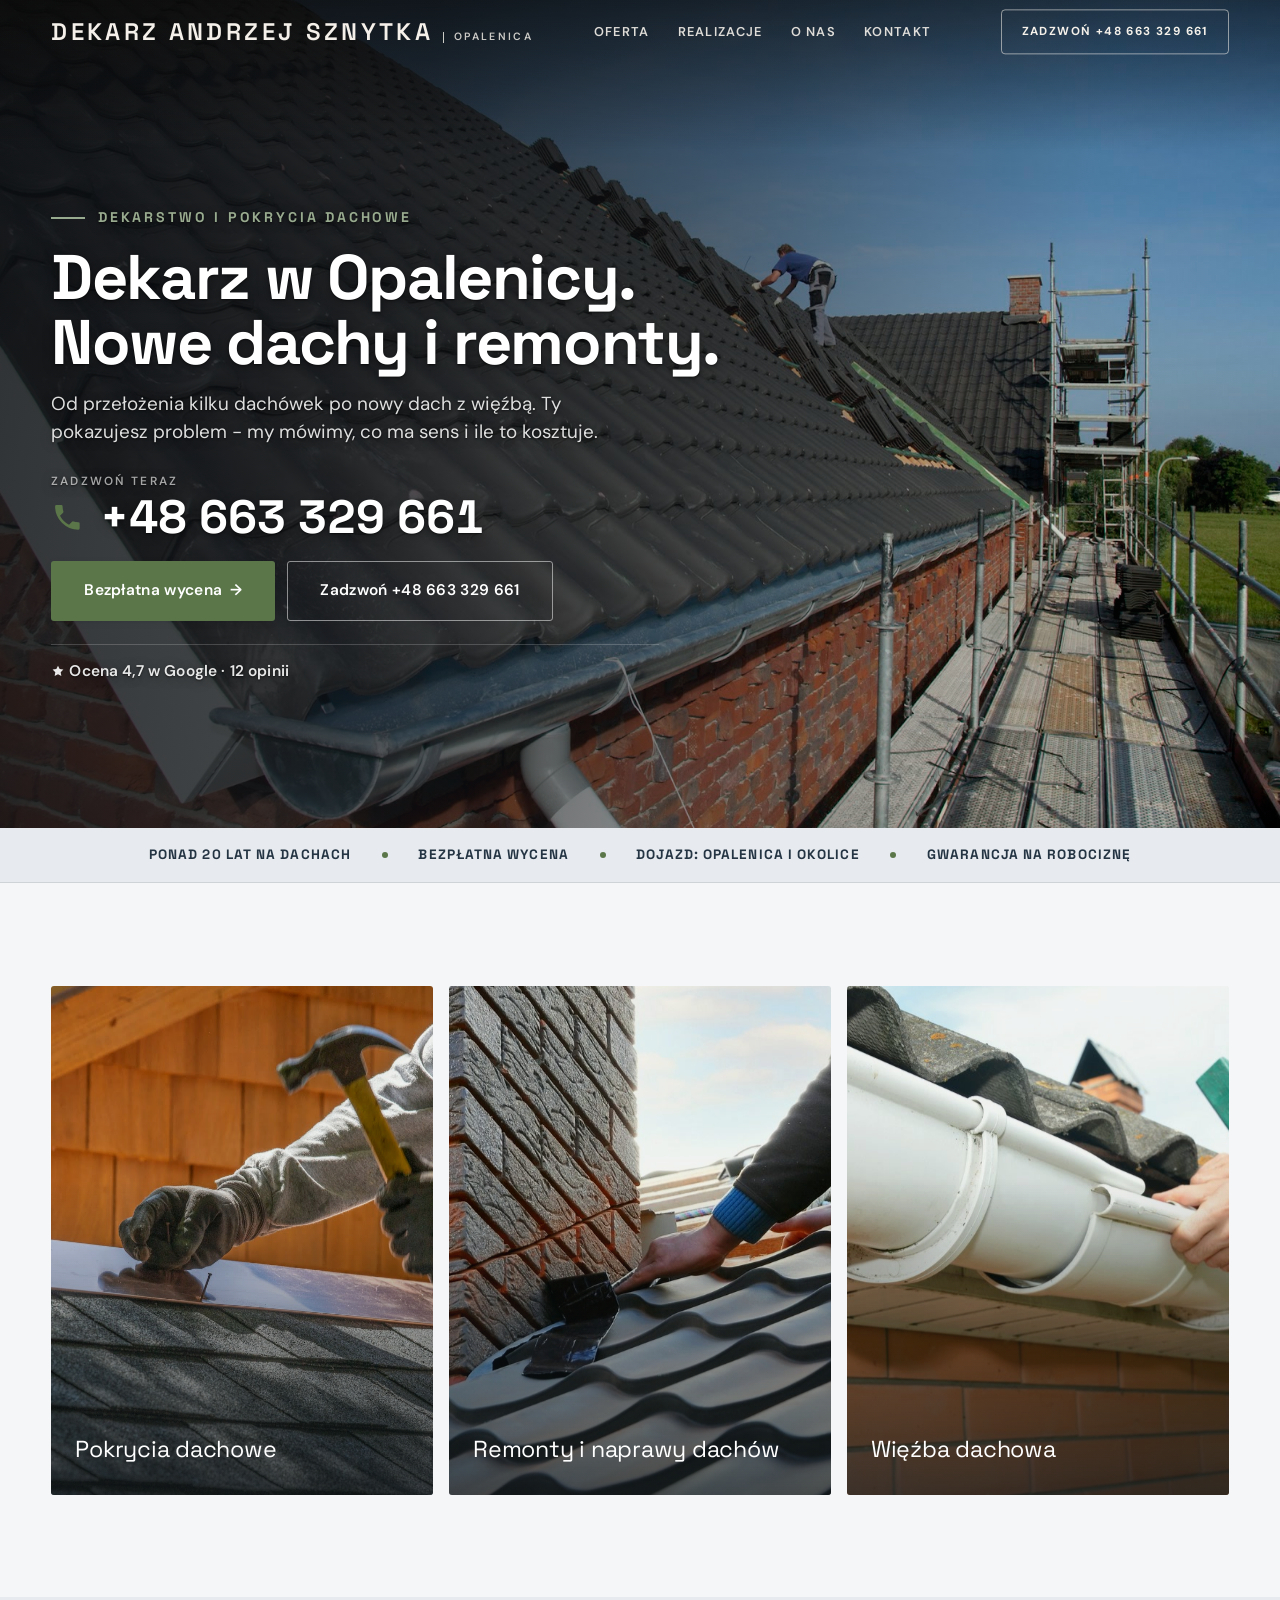
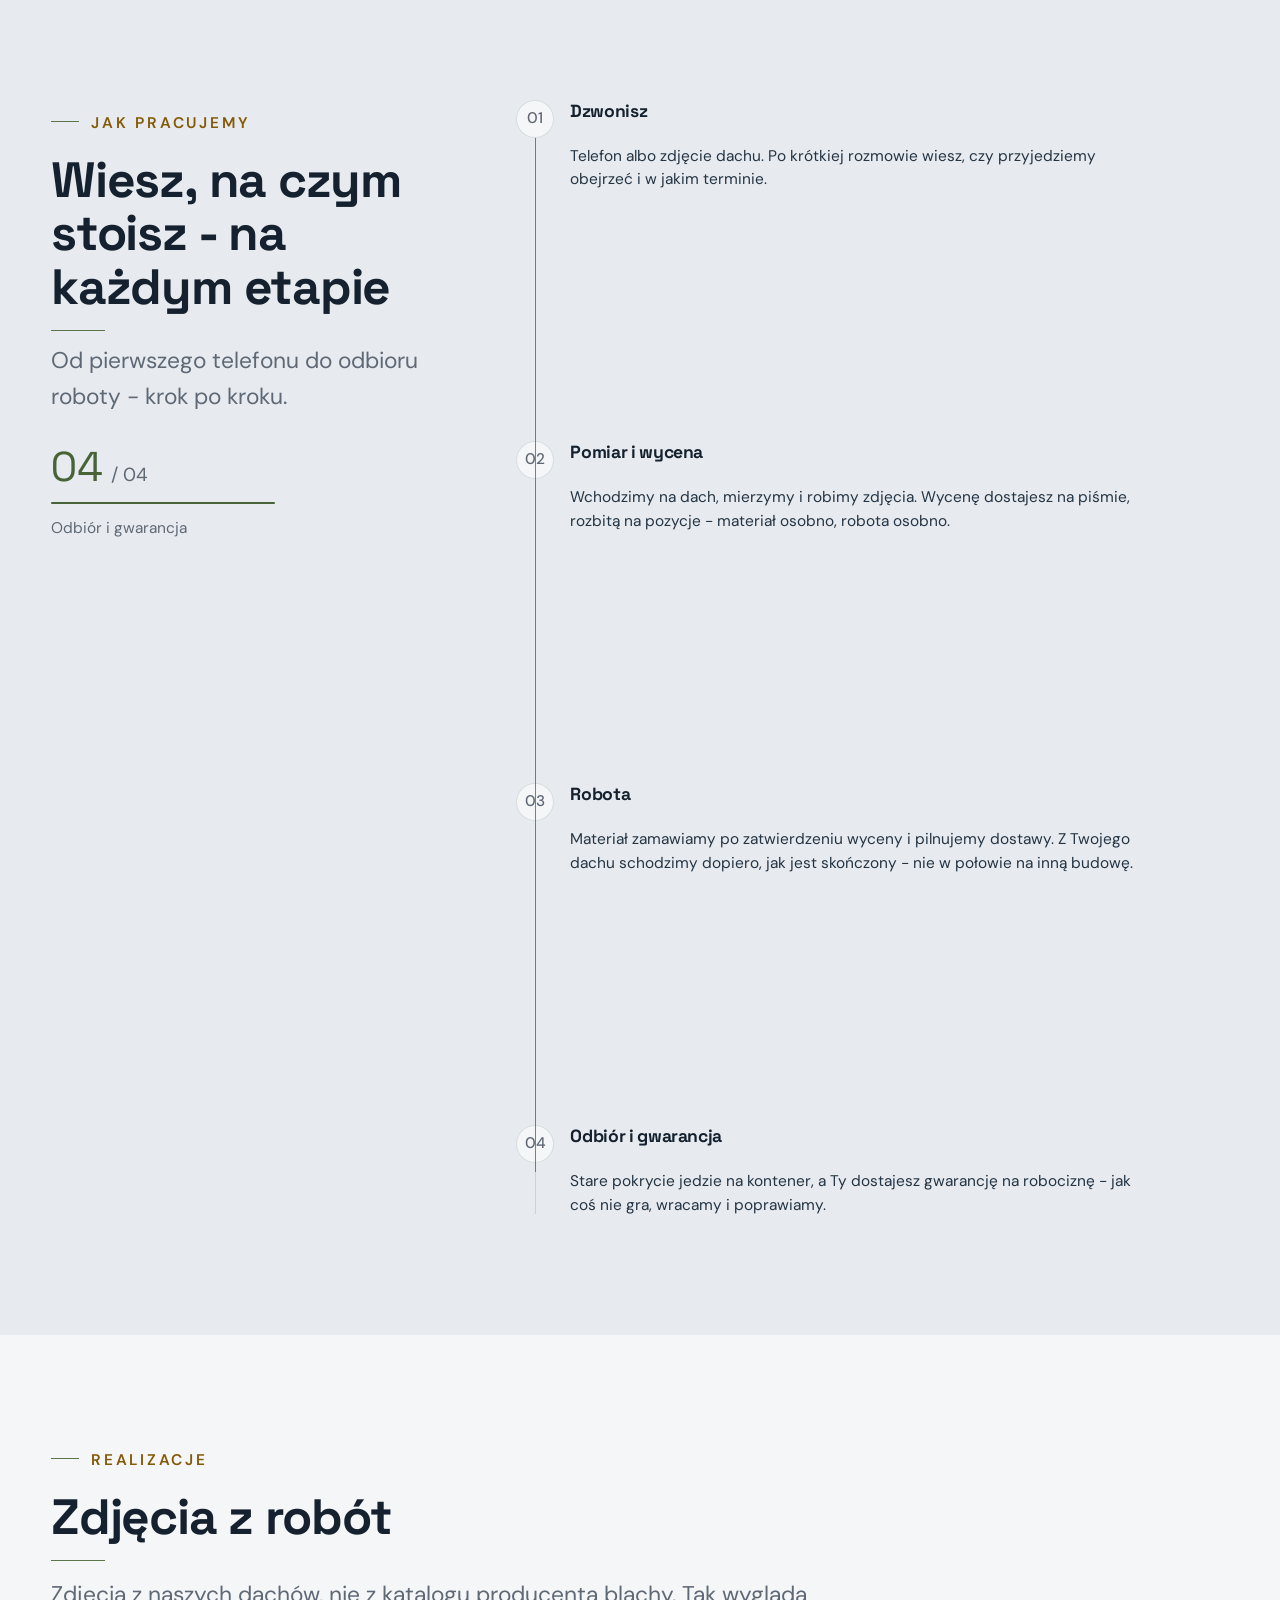
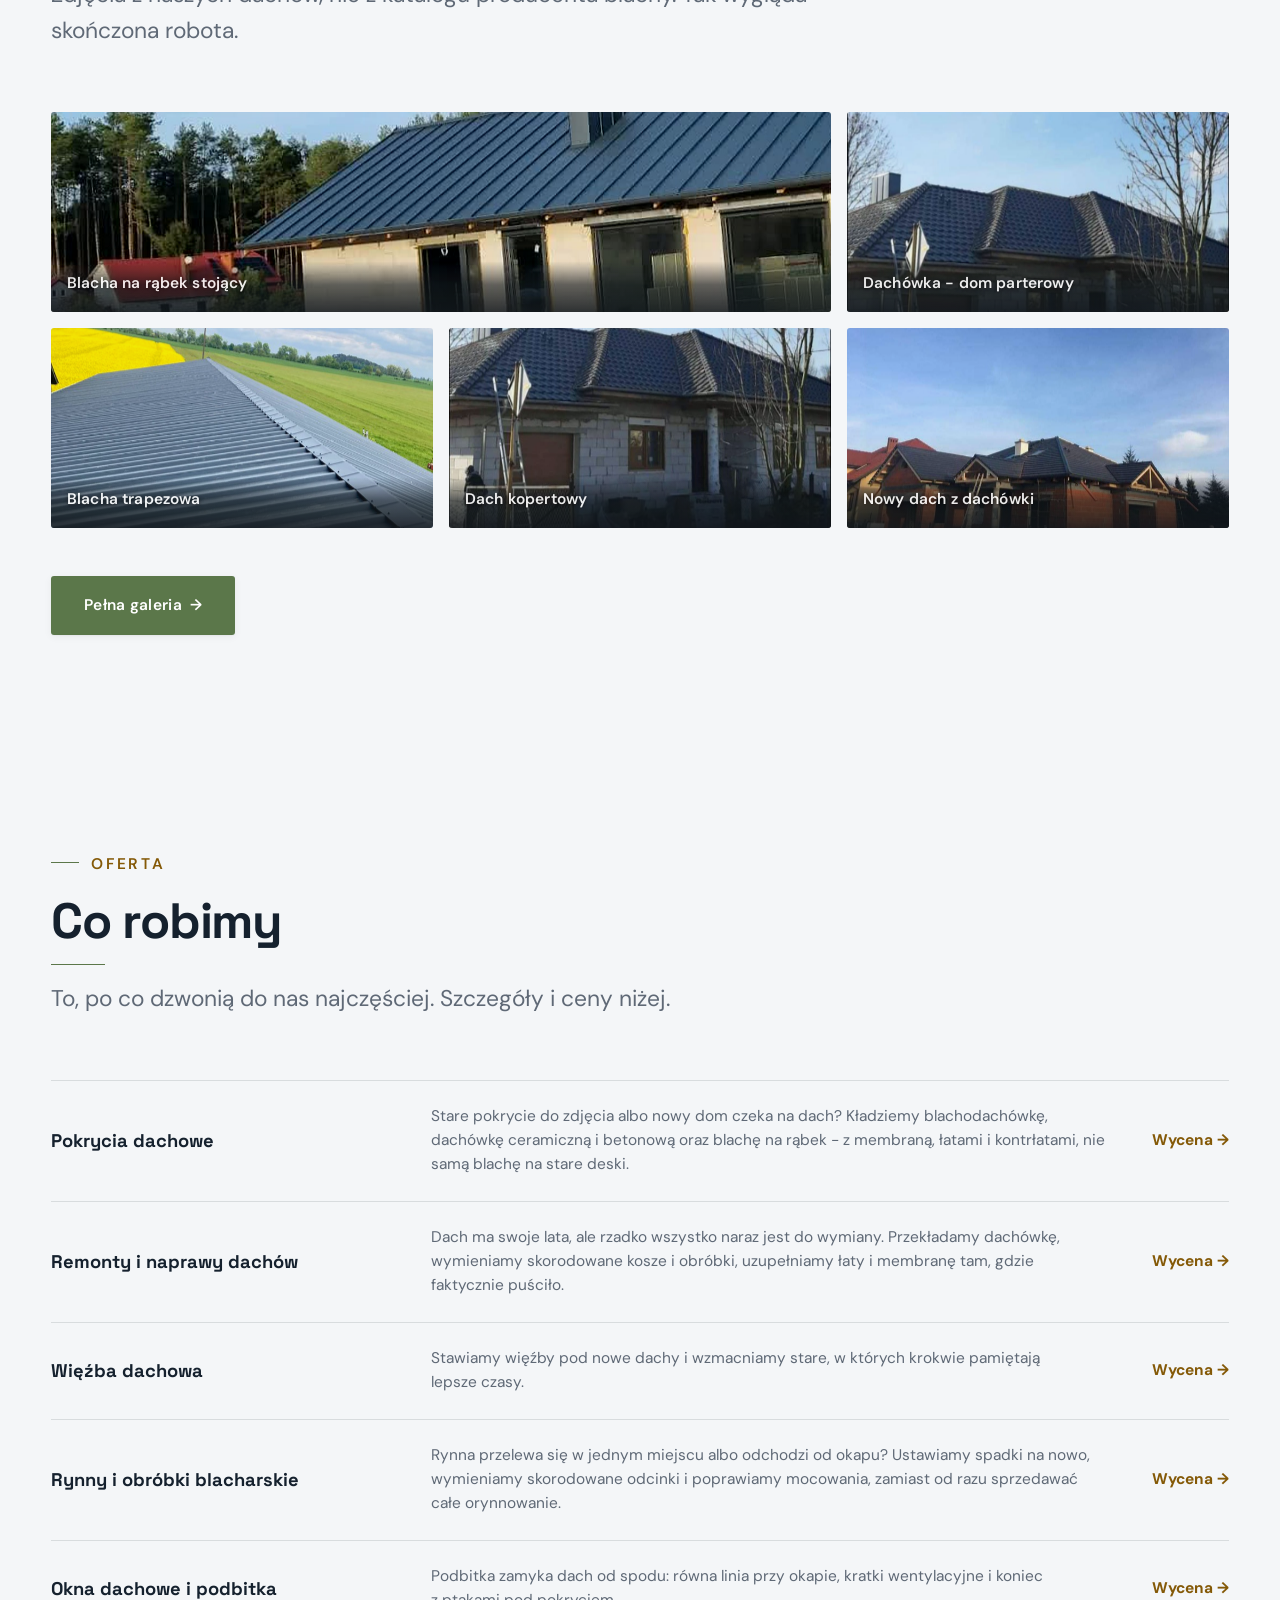
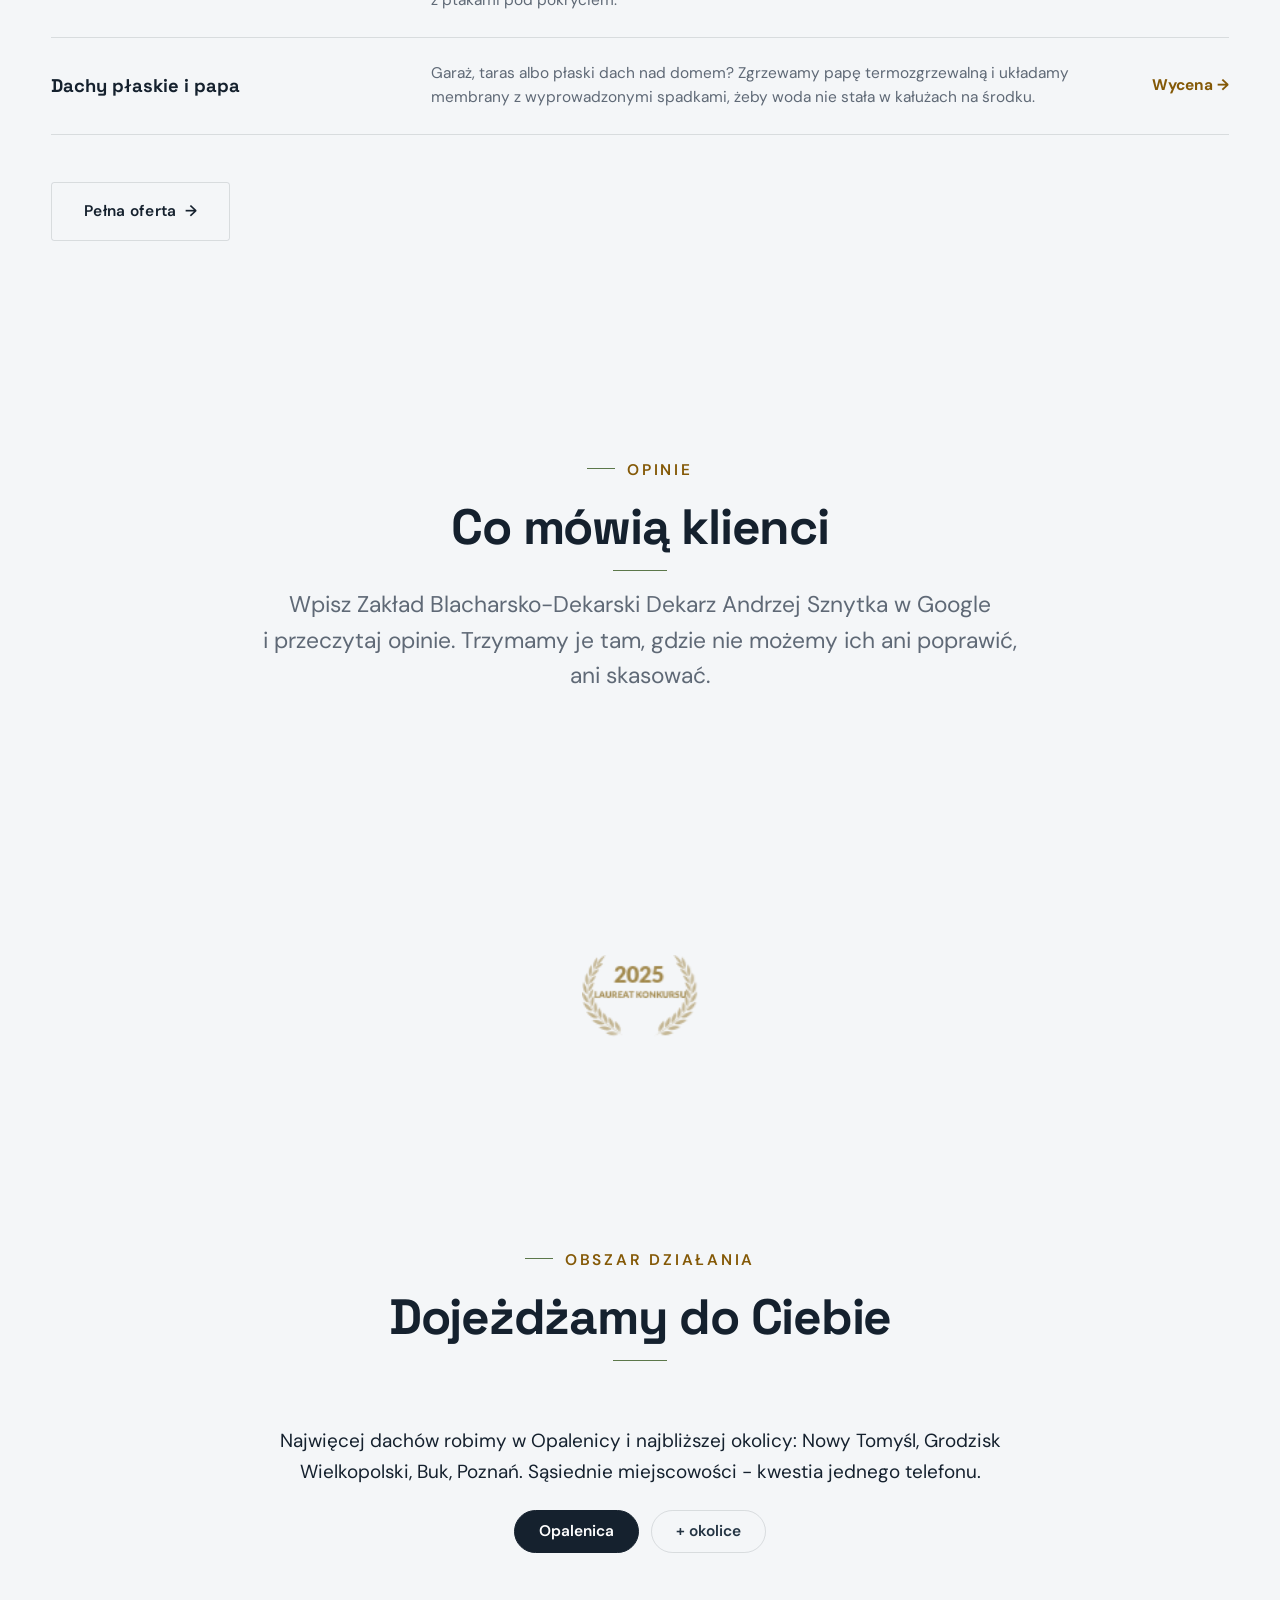
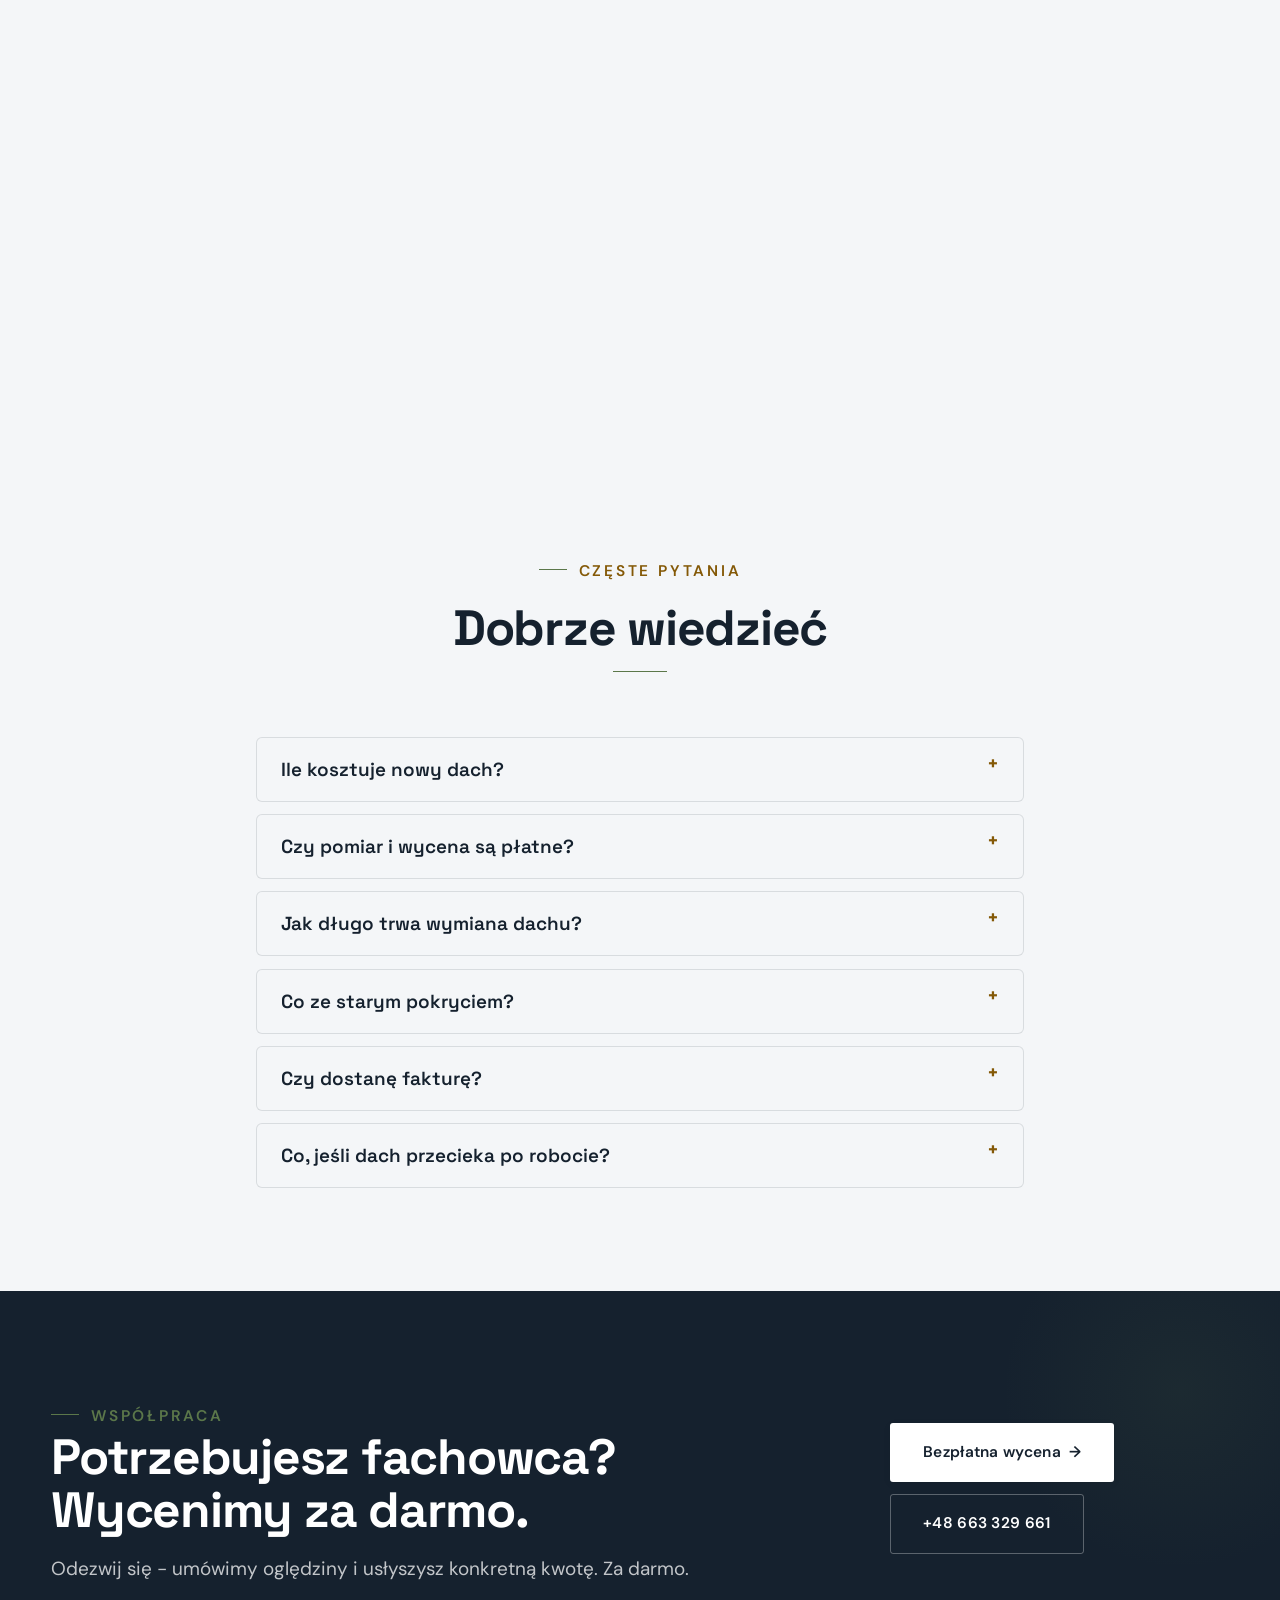
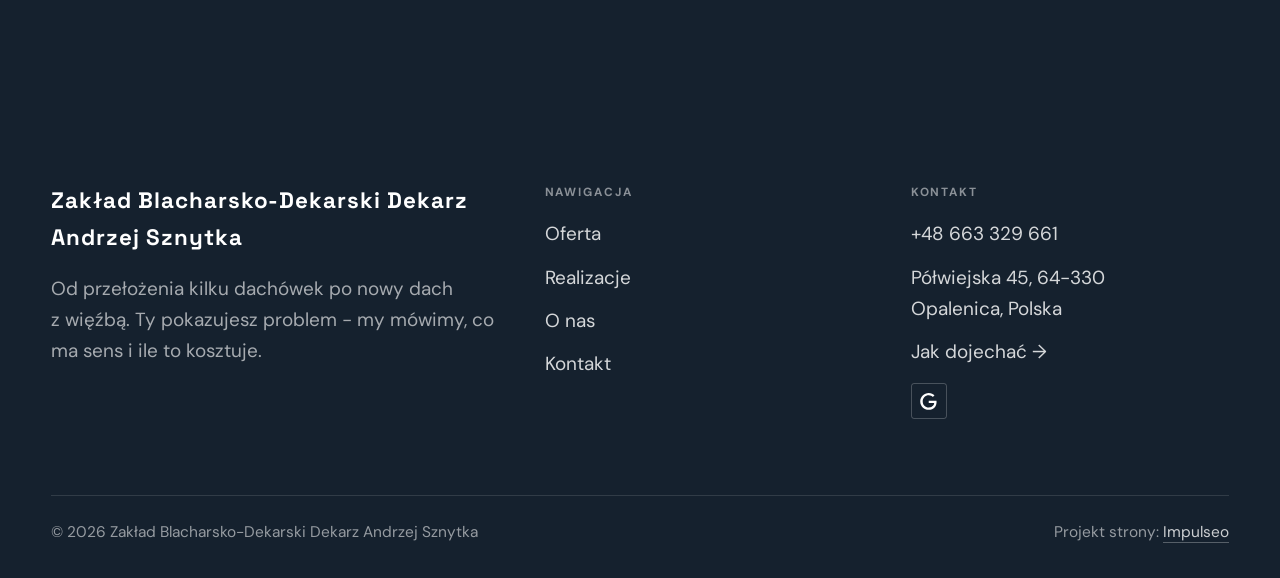
==== commit 9f51021b: "Demo Sznytka: zdjecia z wizytowki klienta na hero, kaflach i w galerii (decyzja K.), zero stocku z s" ====
--- a/index.html
+++ b/index.html
@@ -41,7 +41,7 @@
 
 <main>
 <section class="hero-fach">
-  <img class="hf-photo" src="img/hero.jpg" fetchpriority="high" alt="Dach z blachy na rąbek stojący - realizacja Zakładu Blacharsko-Dekarskiego Andrzeja Sznytki" width="1920" height="865">
+  <img class="hf-photo" src="img/hero.jpg" fetchpriority="high" data-rotate="img/wiz-praca.jpg|img/real-rabek-hero-zapas.jpg" alt="Dekarze przy pracy - Zakład Blacharsko-Dekarski Andrzej Sznytka" width="1920" height="974">
   <div class="hf-panel">
     <div class="hf-inner">
       <span class="hf-kicker">Dekarstwo i pokrycia dachowe</span>
@@ -64,9 +64,9 @@
 <section class="gateways-band">
   <div class="wrap">
     <div class="gateways">
-      <a href="oferta.html" class="gateway reveal"><img src="img/real-blacha.jpg" alt="Pokrycia dachowe - blacha trapezowa na dachu wykonanym przez zakład" loading="lazy" width="1050" height="1400" decoding="async"><span class="g-ttl">Pokrycia dachowe</span></a>
-      <a href="oferta.html" class="gateway reveal"><img src="img/real-rabek-detal.jpg" alt="Remonty i naprawy dachów - dach z blachy na rąbek" loading="lazy" width="1440" height="1024" decoding="async"><span class="g-ttl">Remonty i naprawy dachów</span></a>
-      <a href="oferta.html" class="gateway reveal"><img src="img/real-wiezba.jpg" alt="Więźba dachowa i pokrycie z dachówki - realizacja zakładu" loading="lazy" width="1300" height="998" decoding="async"><span class="g-ttl">Więźba dachowa</span></a>
+      <a href="oferta.html" class="gateway reveal"><img src="img/wiz-gont.jpg" alt="Pokrycia dachowe" loading="lazy" width="1600" height="1082" decoding="async"><span class="g-ttl">Pokrycia dachowe</span></a>
+      <a href="oferta.html" class="gateway reveal"><img src="img/wiz-komin.jpg" alt="Remonty i naprawy dachów" loading="lazy" width="1235" height="800" decoding="async"><span class="g-ttl">Remonty i naprawy dachów</span></a>
+      <a href="oferta.html" class="gateway reveal"><img src="img/wiz-dachowka.jpg" alt="Więźba dachowa" loading="lazy" width="1210" height="800" decoding="async"><span class="g-ttl">Więźba dachowa</span></a>
     </div>
   </div>
 </section>
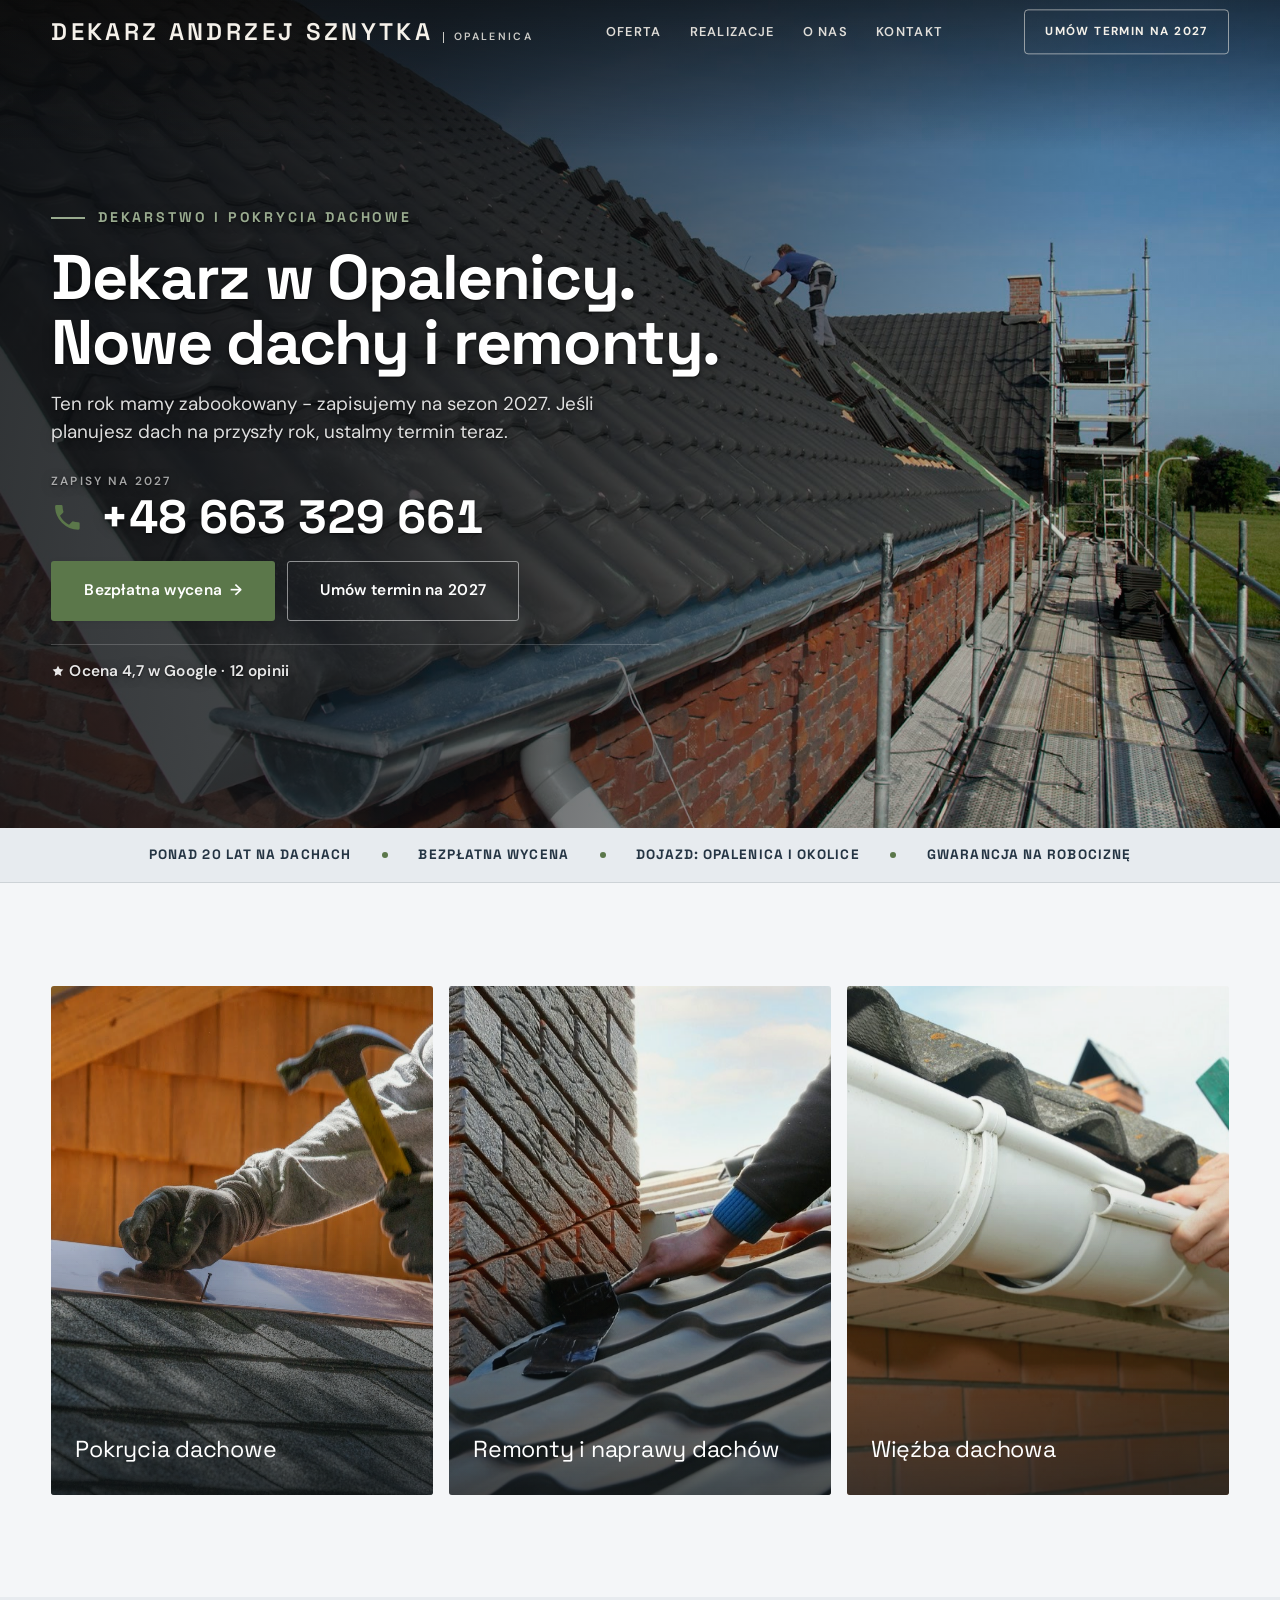
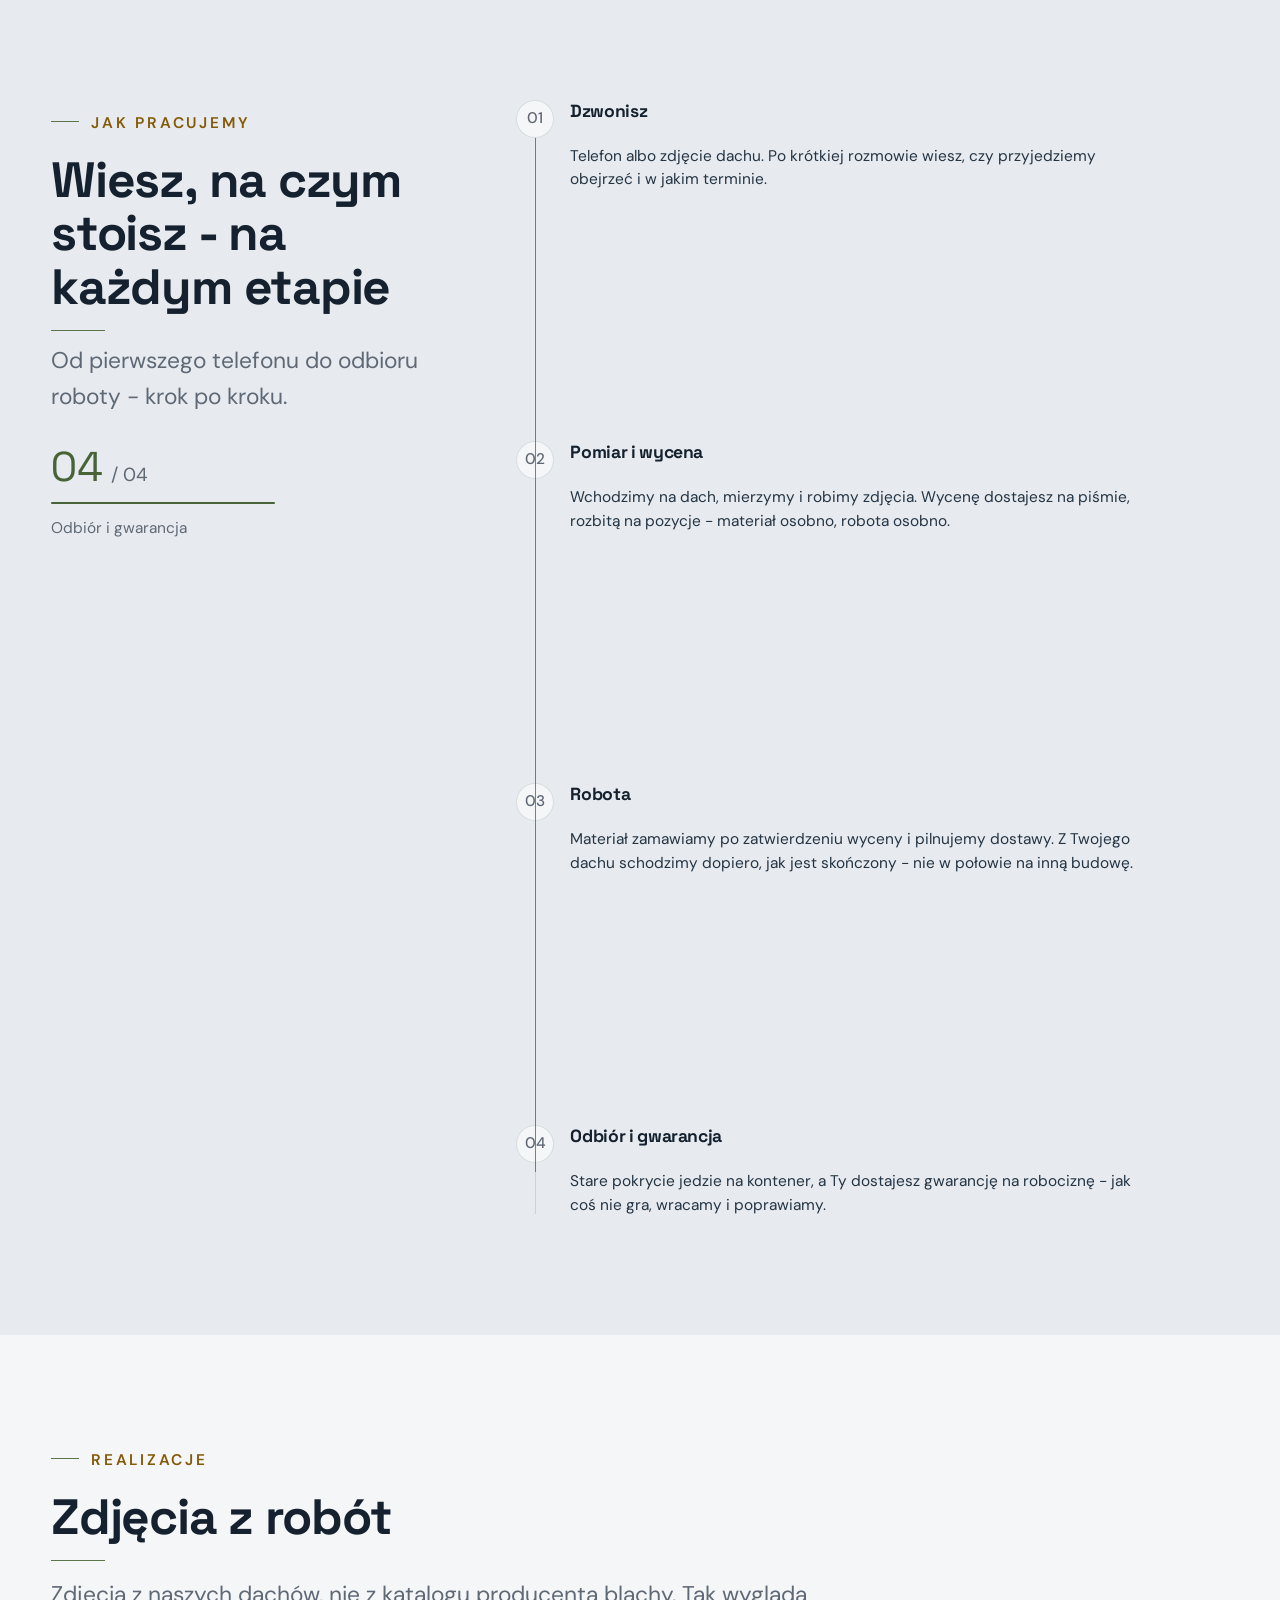
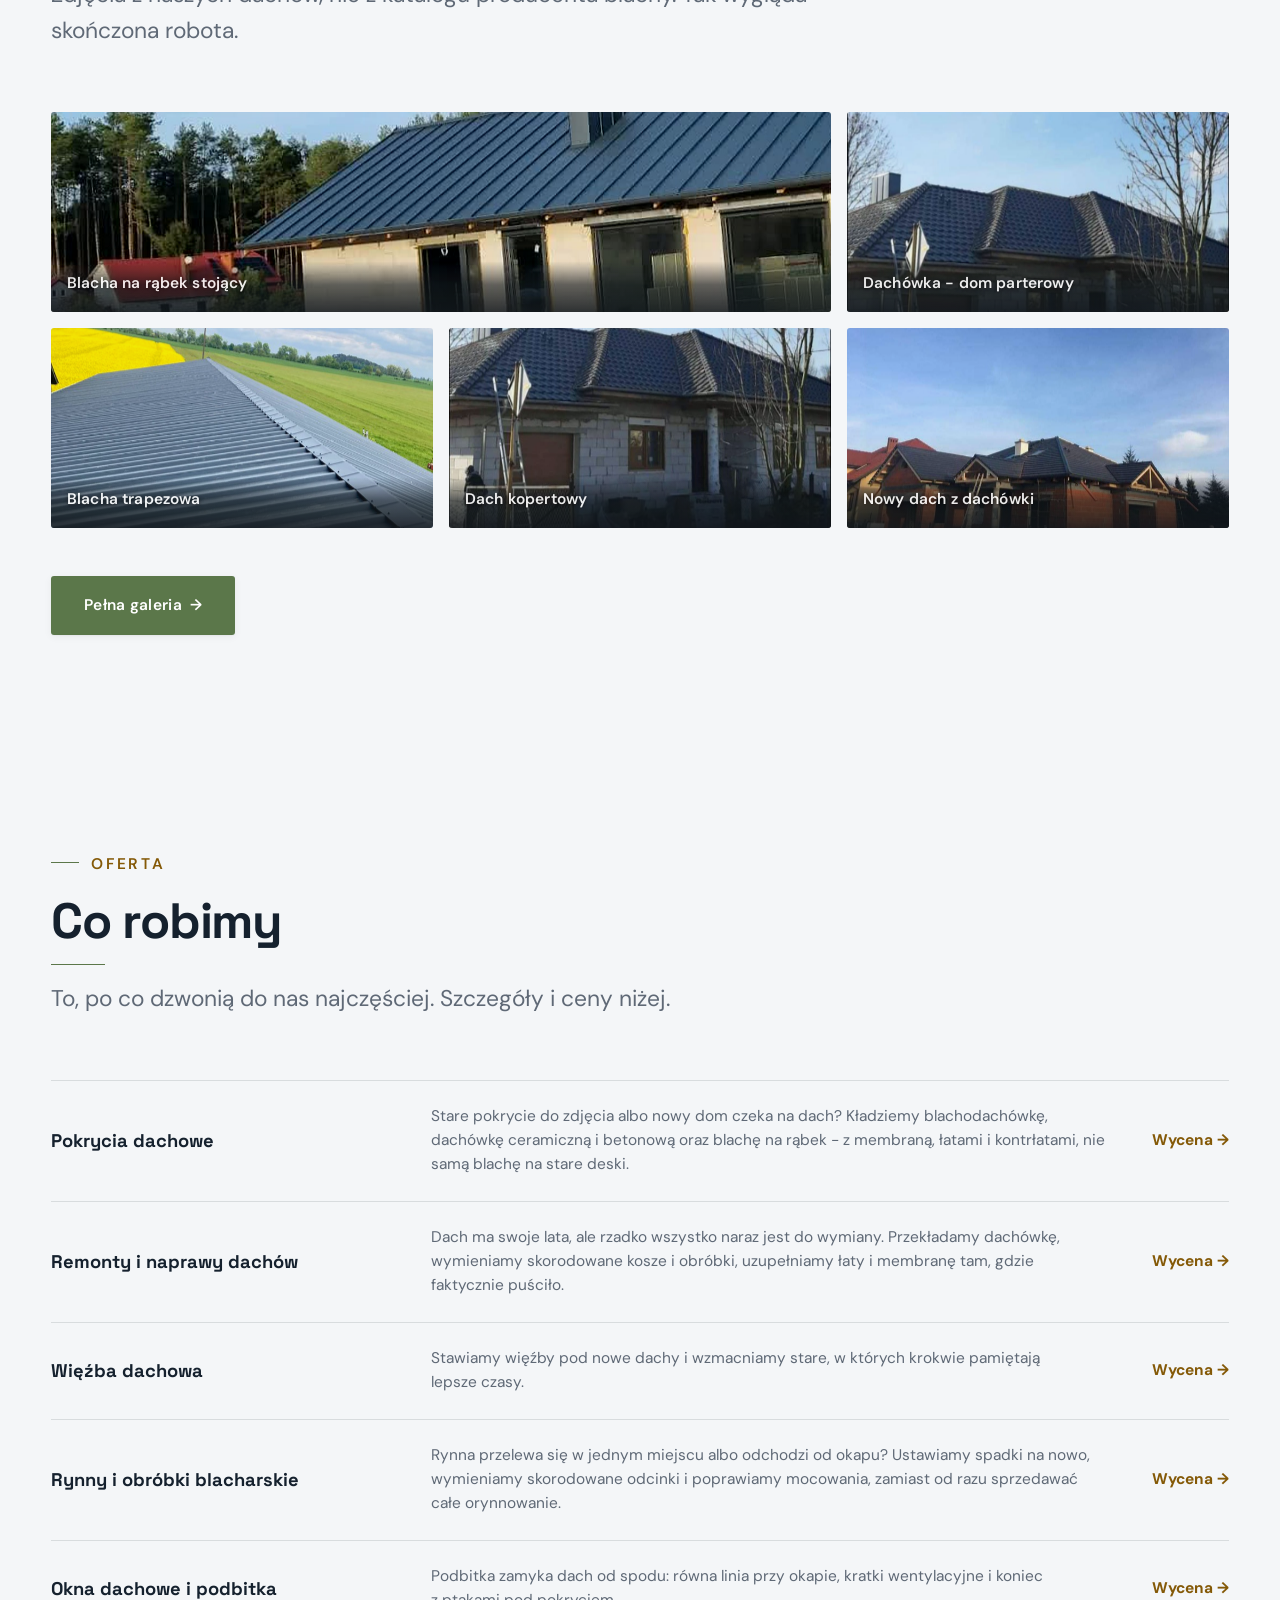
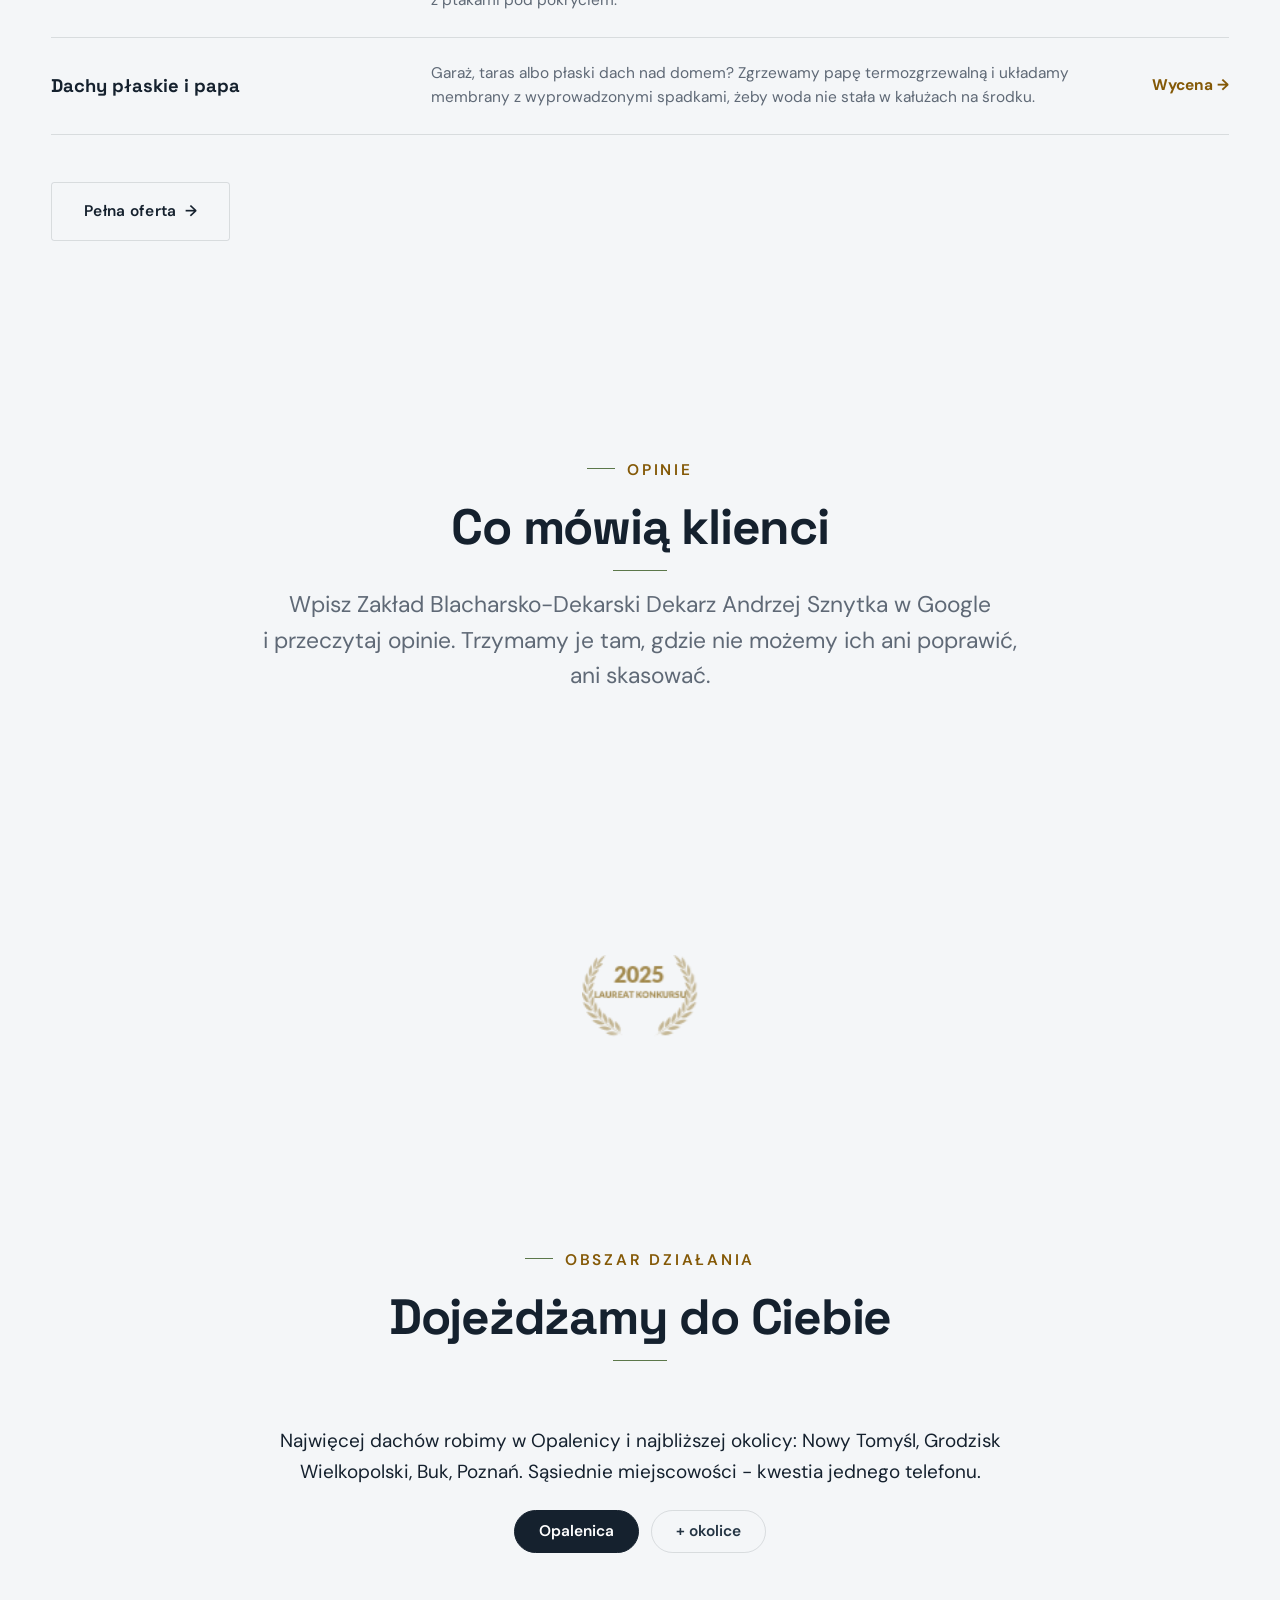
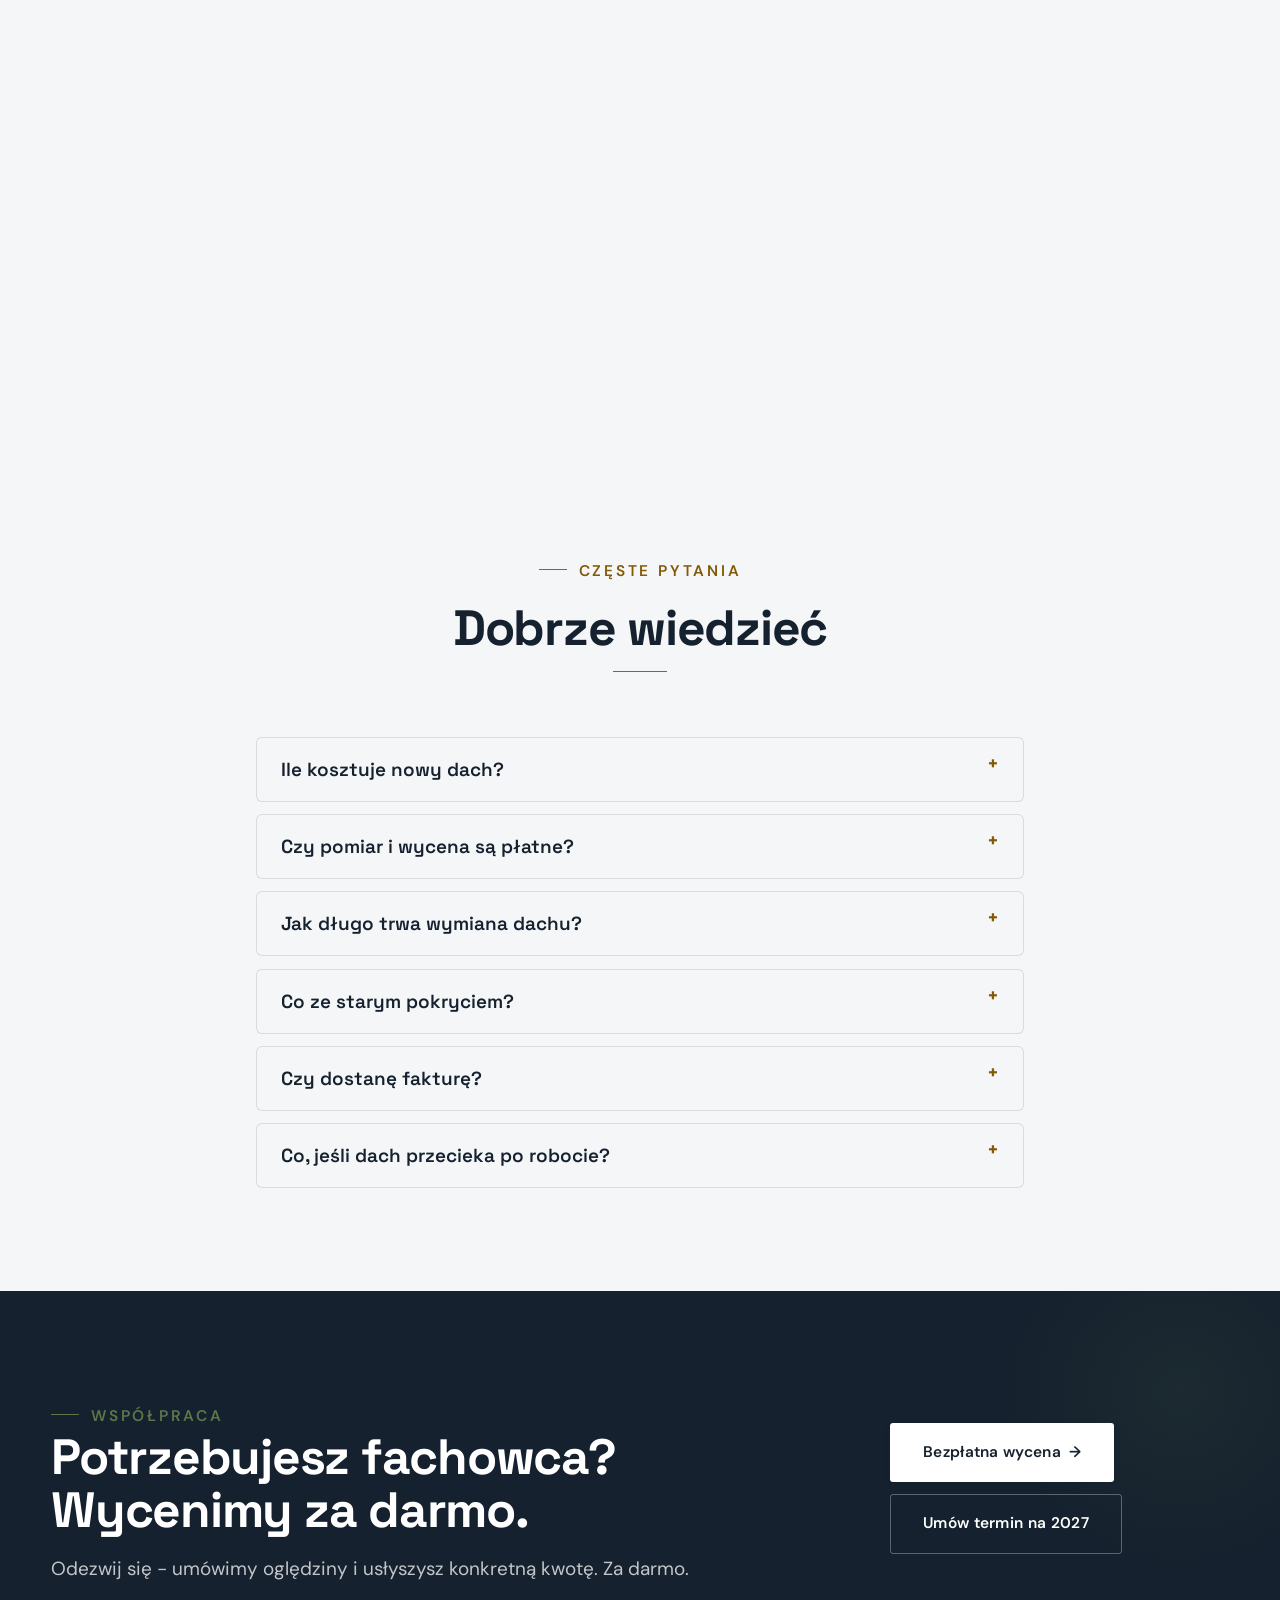
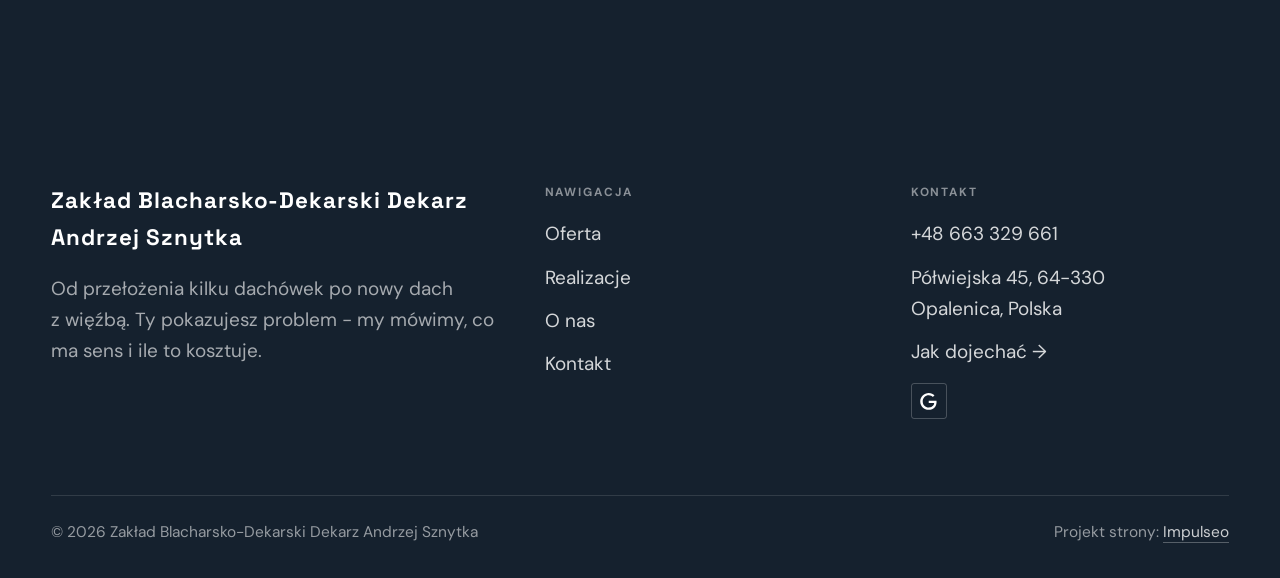
==== commit bc09557e: "Demo Sznytka: CTA 'Umow termin na 2027' zamiast 'Zadzwon' + lead o zapisach na sezon 2027 Co-Authore" ====
--- a/index.html
+++ b/index.html
@@ -33,7 +33,7 @@
       <a href="realizacje.html">Realizacje</a>
       <a href="o-nas.html">O nas</a>
       <a href="kontakt.html">Kontakt</a>
-      <a href="tel:+48663329661" class="btn btn-accent">Zadzwoń +48 663 329 661</a>
+      <a href="tel:+48663329661" class="btn btn-accent">Umów termin na 2027</a>
     </nav>
     <button class="nav-toggle" aria-label="Menu"><span></span><span></span><span></span></button>
   </div>
@@ -46,11 +46,11 @@
     <div class="hf-inner">
       <span class="hf-kicker">Dekarstwo i pokrycia dachowe</span>
       <h1 class="hf-title">Dekarz w Opalenicy. Nowe dachy i remonty. <em></em></h1>
-      <p class="hf-lead">Od przełożenia kilku dachówek po nowy dach z więźbą. Ty pokazujesz problem - my mówimy, co ma sens i ile to kosztuje.</p>
-      <a class="hf-phone" href="tel:+48663329661"><span class="hf-phone-lab">Zadzwoń teraz</span><span class="hf-phone-num"><svg class="ico-tel" width="16" height="16" viewBox="0 0 24 24" fill="none" aria-hidden="true"><path d="M6.6 10.8a15.5 15.5 0 0 0 6.6 6.6l2.2-2.2a1 1 0 0 1 1-.24 11.4 11.4 0 0 0 3.6.58 1 1 0 0 1 1 1V20a1 1 0 0 1-1 1A17 17 0 0 1 3 4a1 1 0 0 1 1-1h3.5a1 1 0 0 1 1 1c0 1.25.2 2.46.58 3.6a1 1 0 0 1-.25 1l-2.23 2.2Z" fill="currentColor"/></svg> +48 663 329 661</span></a>
+      <p class="hf-lead">Ten rok mamy zabookowany - zapisujemy na sezon 2027. Jeśli planujesz dach na przyszły rok, ustalmy termin teraz.</p>
+      <a class="hf-phone" href="tel:+48663329661"><span class="hf-phone-lab">Zapisy na 2027</span><span class="hf-phone-num"><svg class="ico-tel" width="16" height="16" viewBox="0 0 24 24" fill="none" aria-hidden="true"><path d="M6.6 10.8a15.5 15.5 0 0 0 6.6 6.6l2.2-2.2a1 1 0 0 1 1-.24 11.4 11.4 0 0 0 3.6.58 1 1 0 0 1 1 1V20a1 1 0 0 1-1 1A17 17 0 0 1 3 4a1 1 0 0 1 1-1h3.5a1 1 0 0 1 1 1c0 1.25.2 2.46.58 3.6a1 1 0 0 1-.25 1l-2.23 2.2Z" fill="currentColor"/></svg> +48 663 329 661</span></a>
       <div class="hf-actions">
         <a href="kontakt.html" class="btn btn-accent">Bezpłatna wycena <span class="arr">→</span></a>
-        <a href="tel:+48663329661" class="btn btn-ghost hf-ghost">Zadzwoń +48 663 329 661</a>
+        <a href="tel:+48663329661" class="btn btn-ghost hf-ghost">Umów termin na 2027</a>
       </div>
       <div class="hf-trust"><svg class="ico-star" width="14" height="14" viewBox="0 0 24 24" style="vertical-align:-2px" aria-hidden="true"><path d="M12 2.8l2.85 5.8 6.4.93-4.63 4.5 1.1 6.37L12 17.4l-5.72 3 1.1-6.37-4.63-4.5 6.4-.93L12 2.8Z" fill="currentColor"/></svg> Ocena 4,7 w Google · 12 opinii</div>
     </div>
@@ -179,7 +179,7 @@
     </div>
     <div class="cta-actions reveal">
       <a href="kontakt.html" class="btn btn-light">Bezpłatna wycena <span class="arr">→</span></a>
-      <a href="tel:+48663329661" class="btn btn-ghost btn-ghost-cta">+48 663 329 661</a>
+      <a href="tel:+48663329661" class="btn btn-ghost btn-ghost-cta">Umów termin na 2027</a>
     </div>
   </div>
 </section>
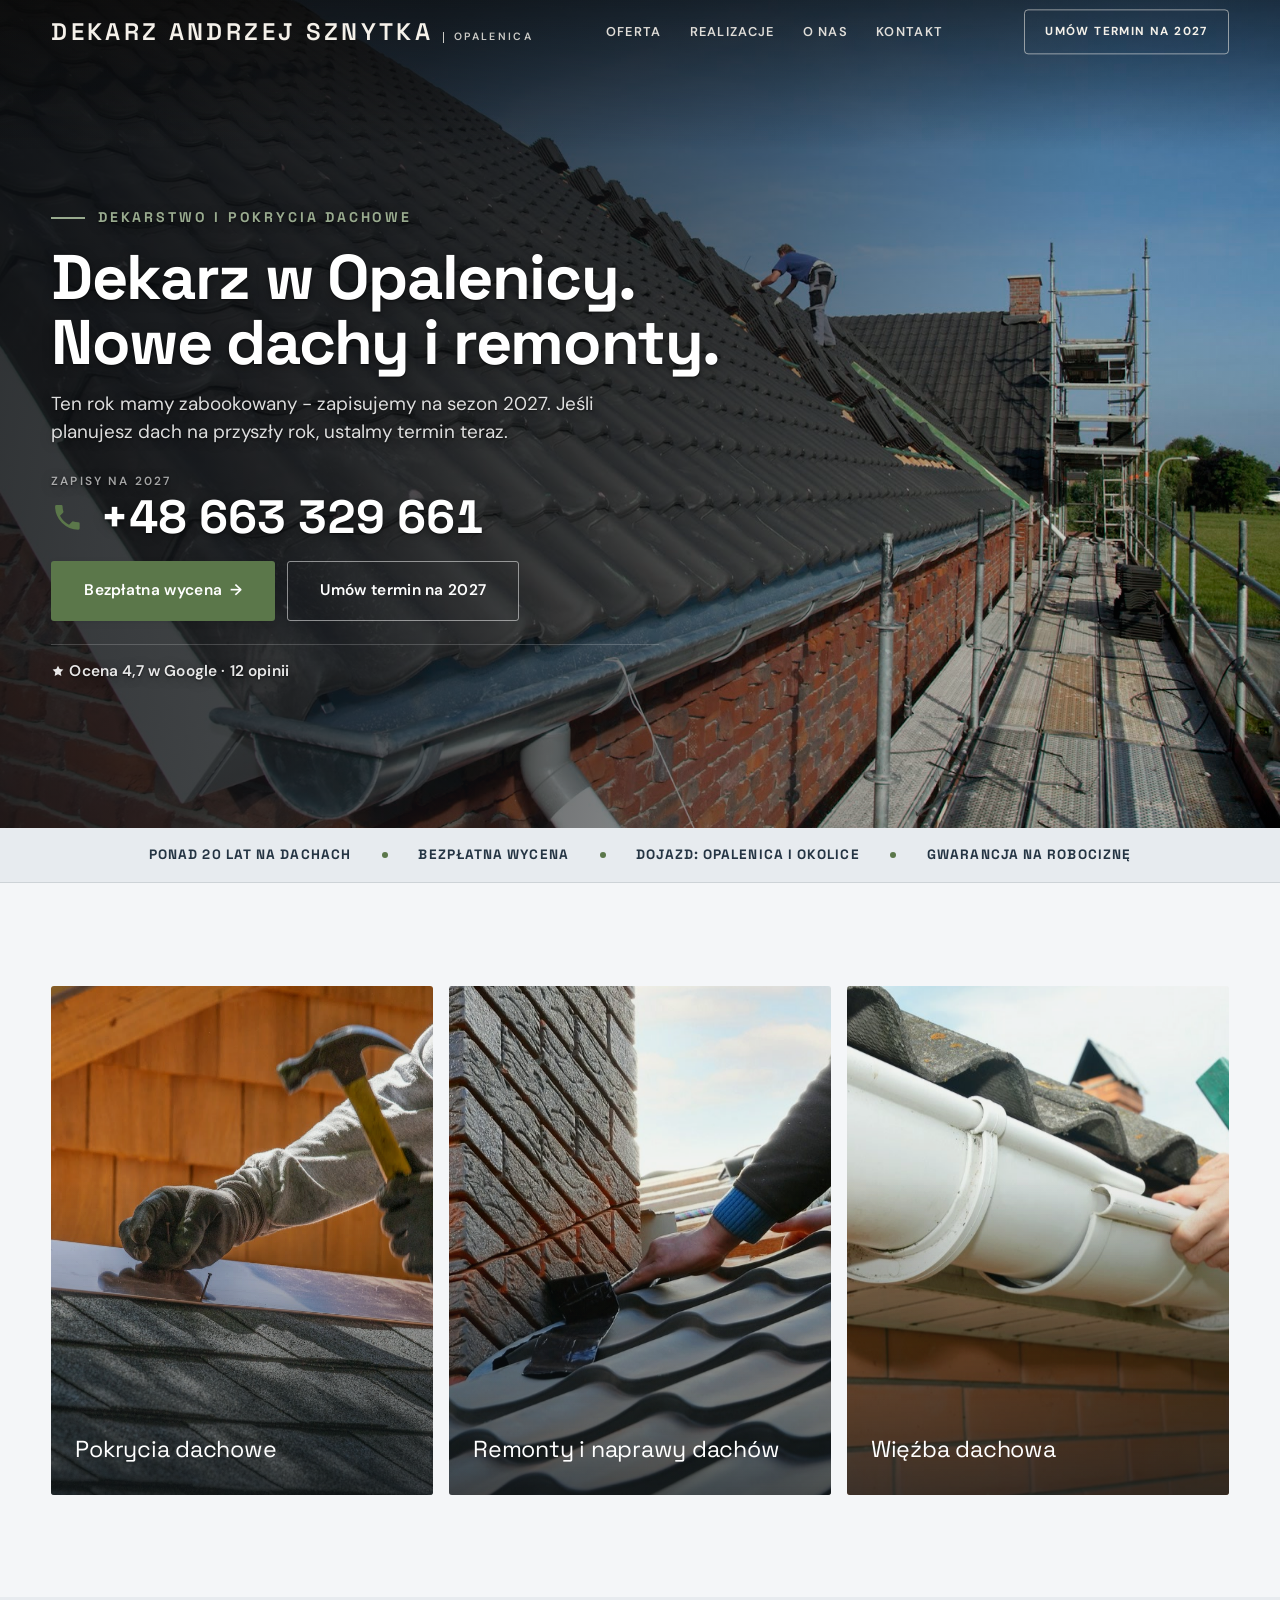
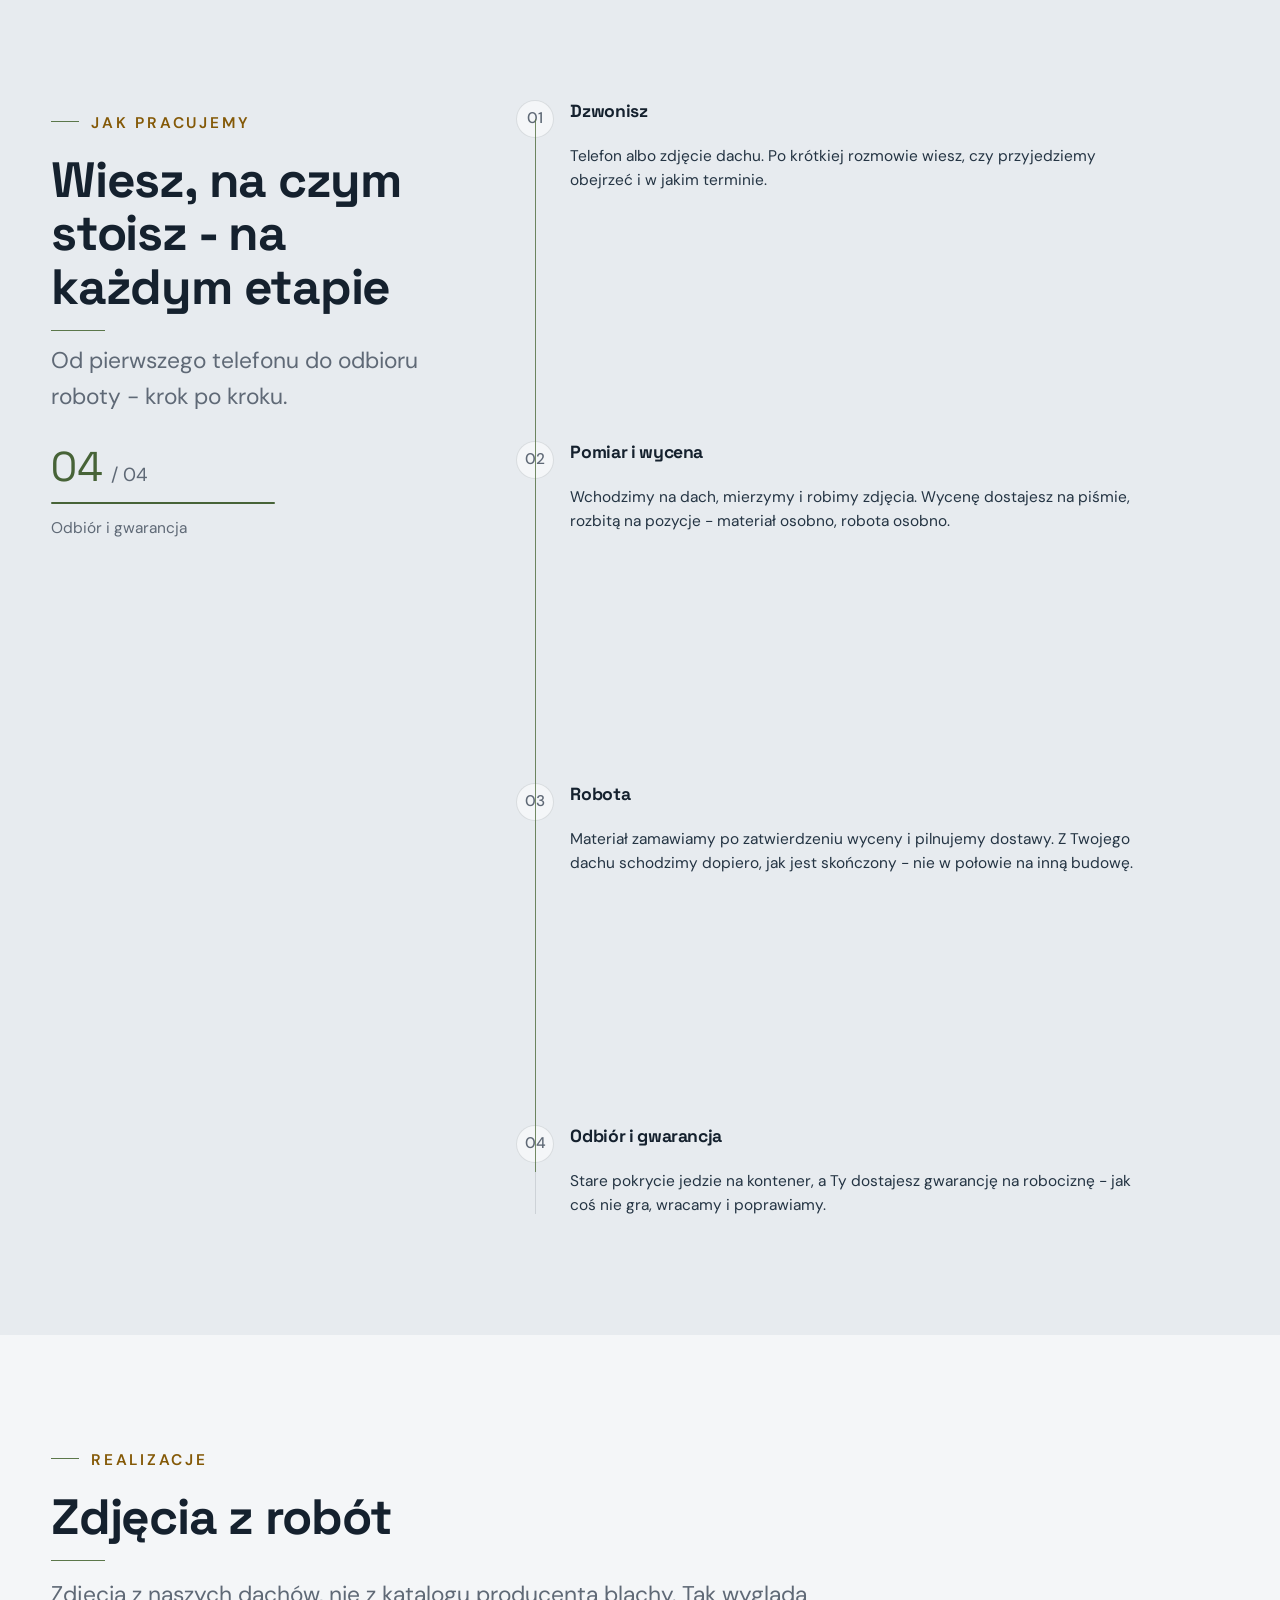
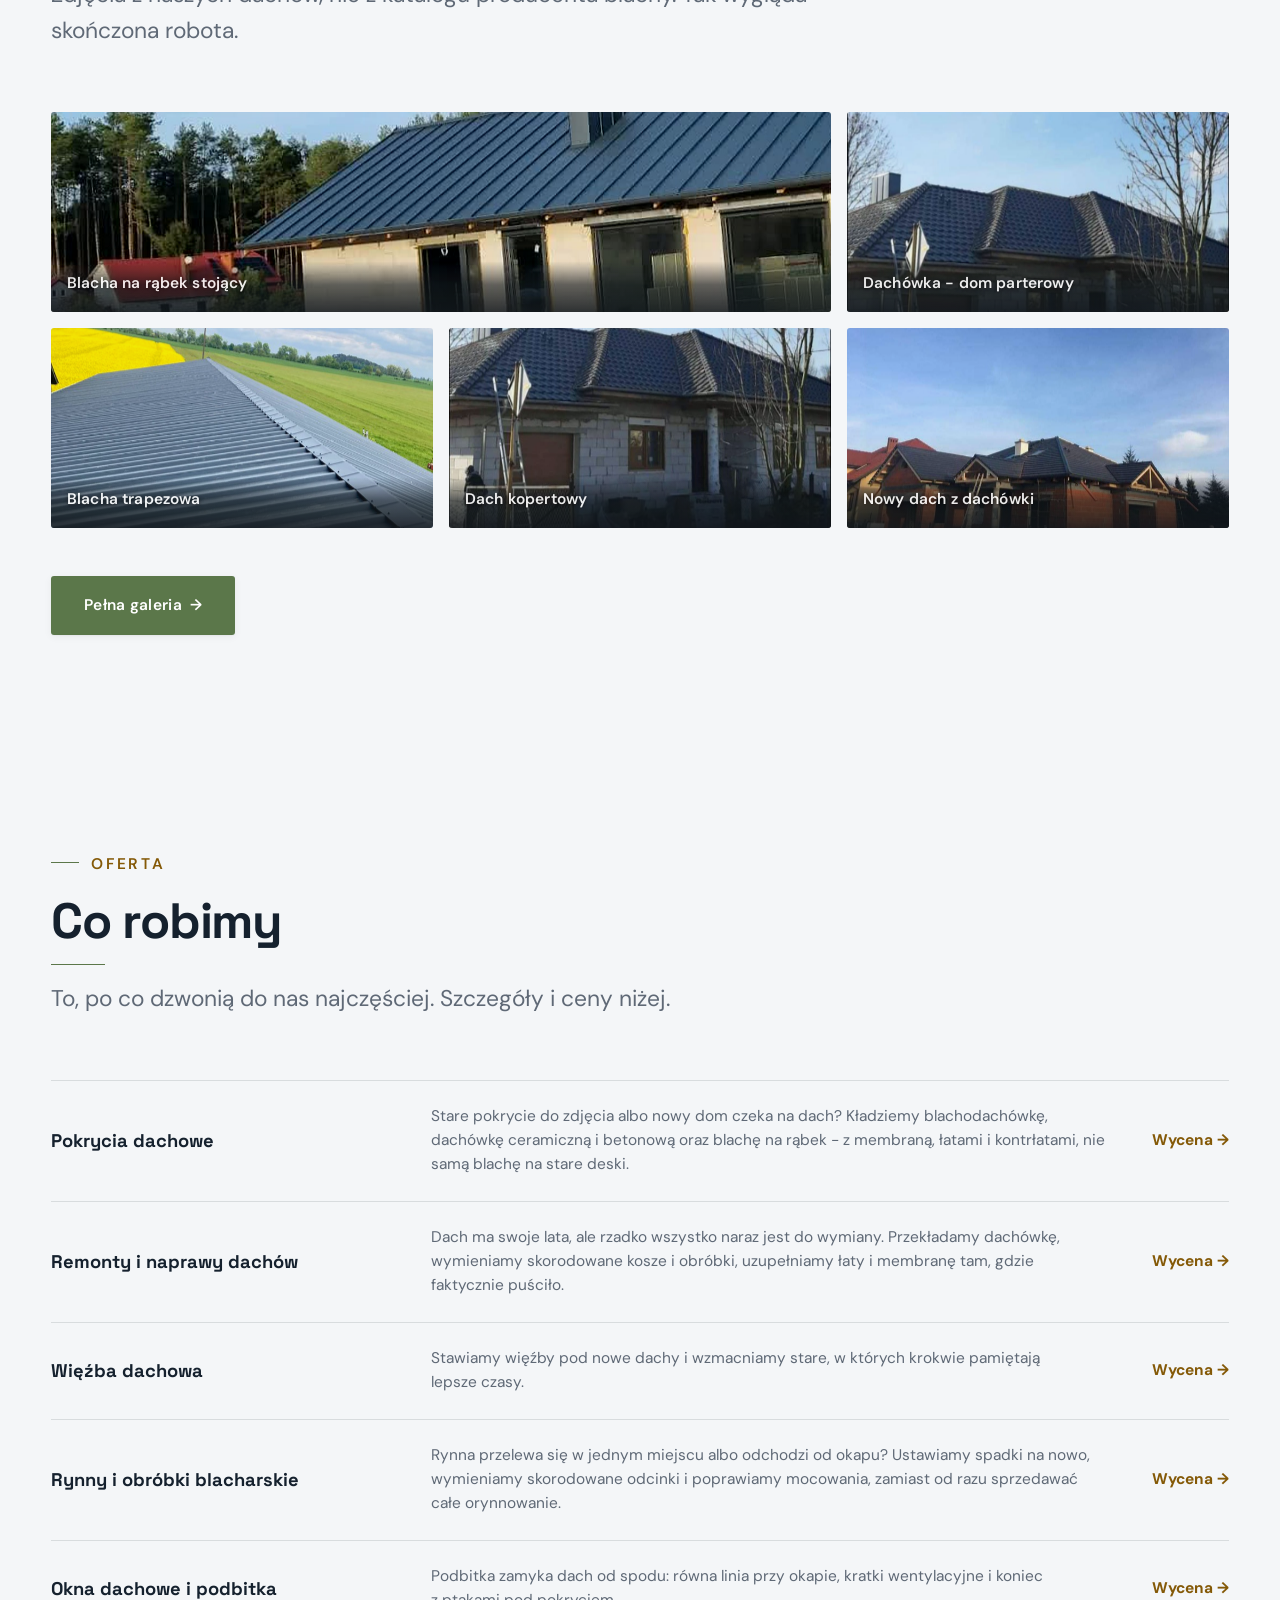
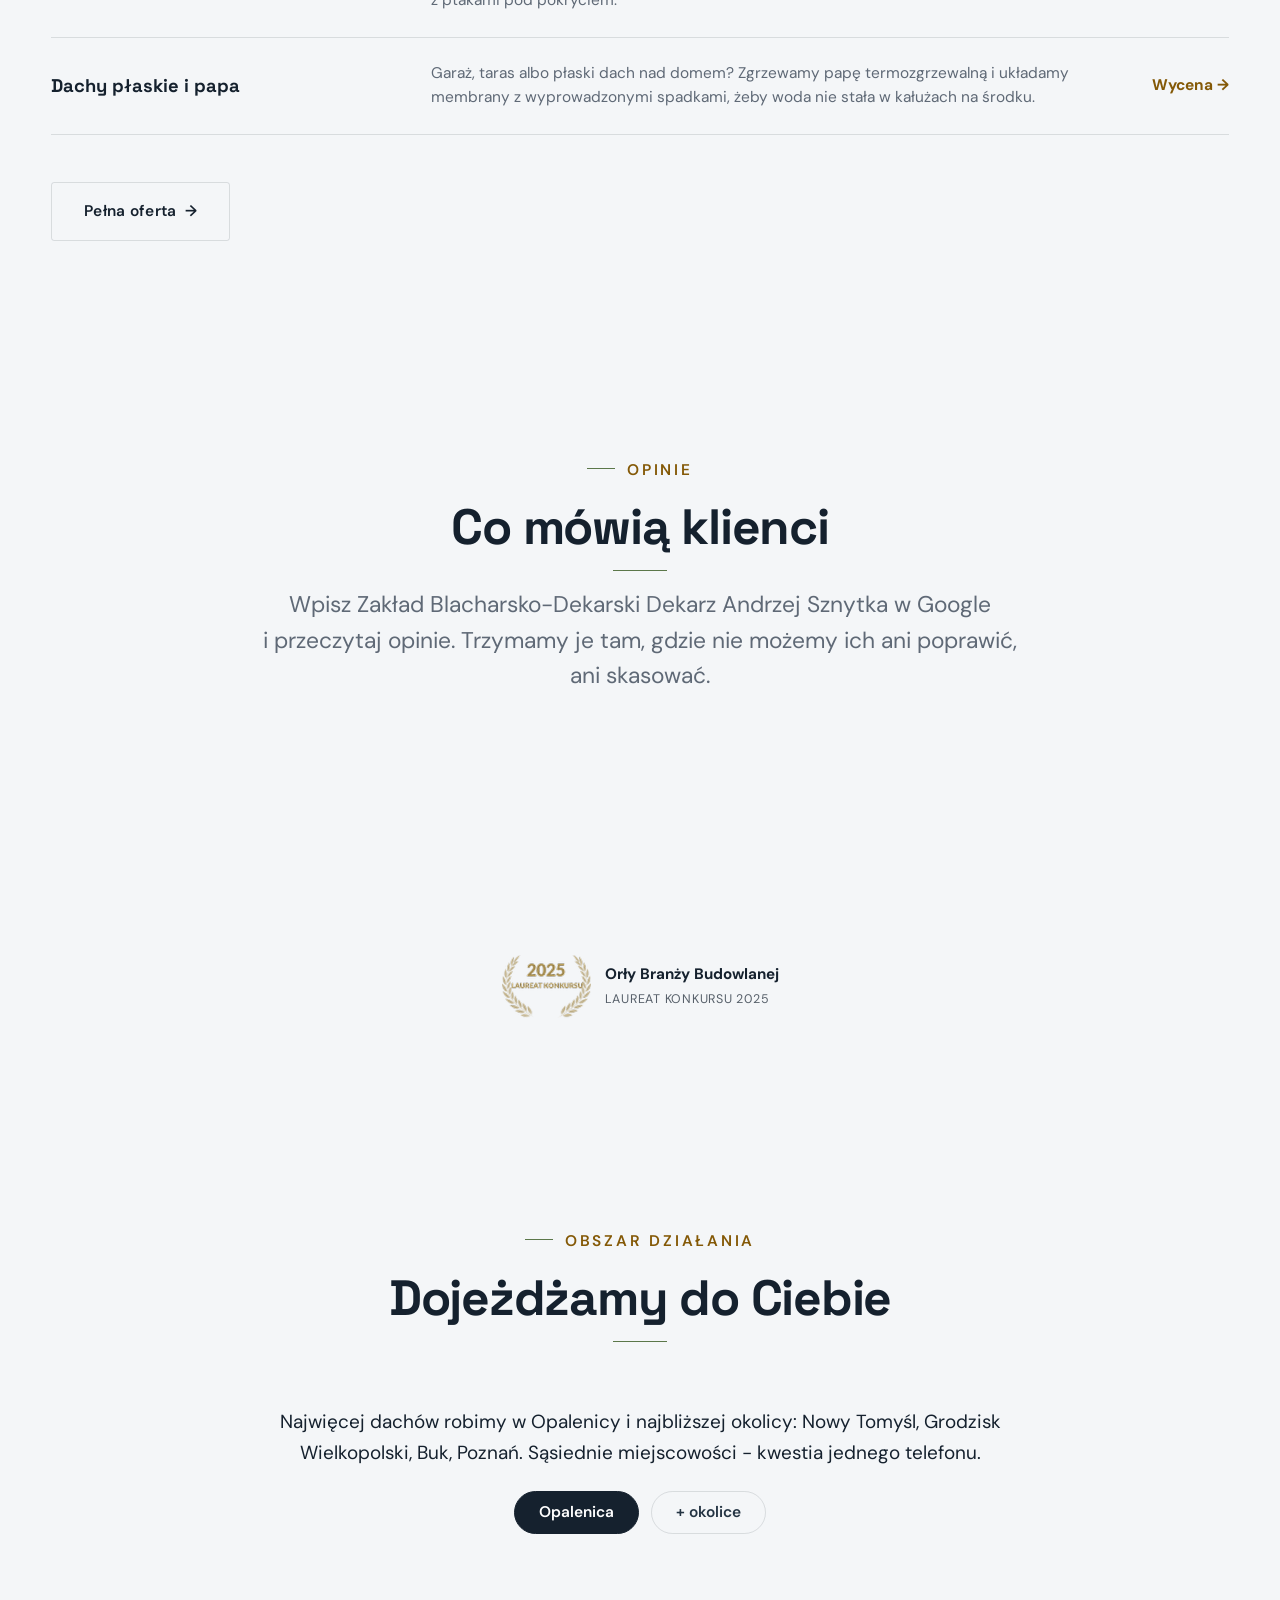
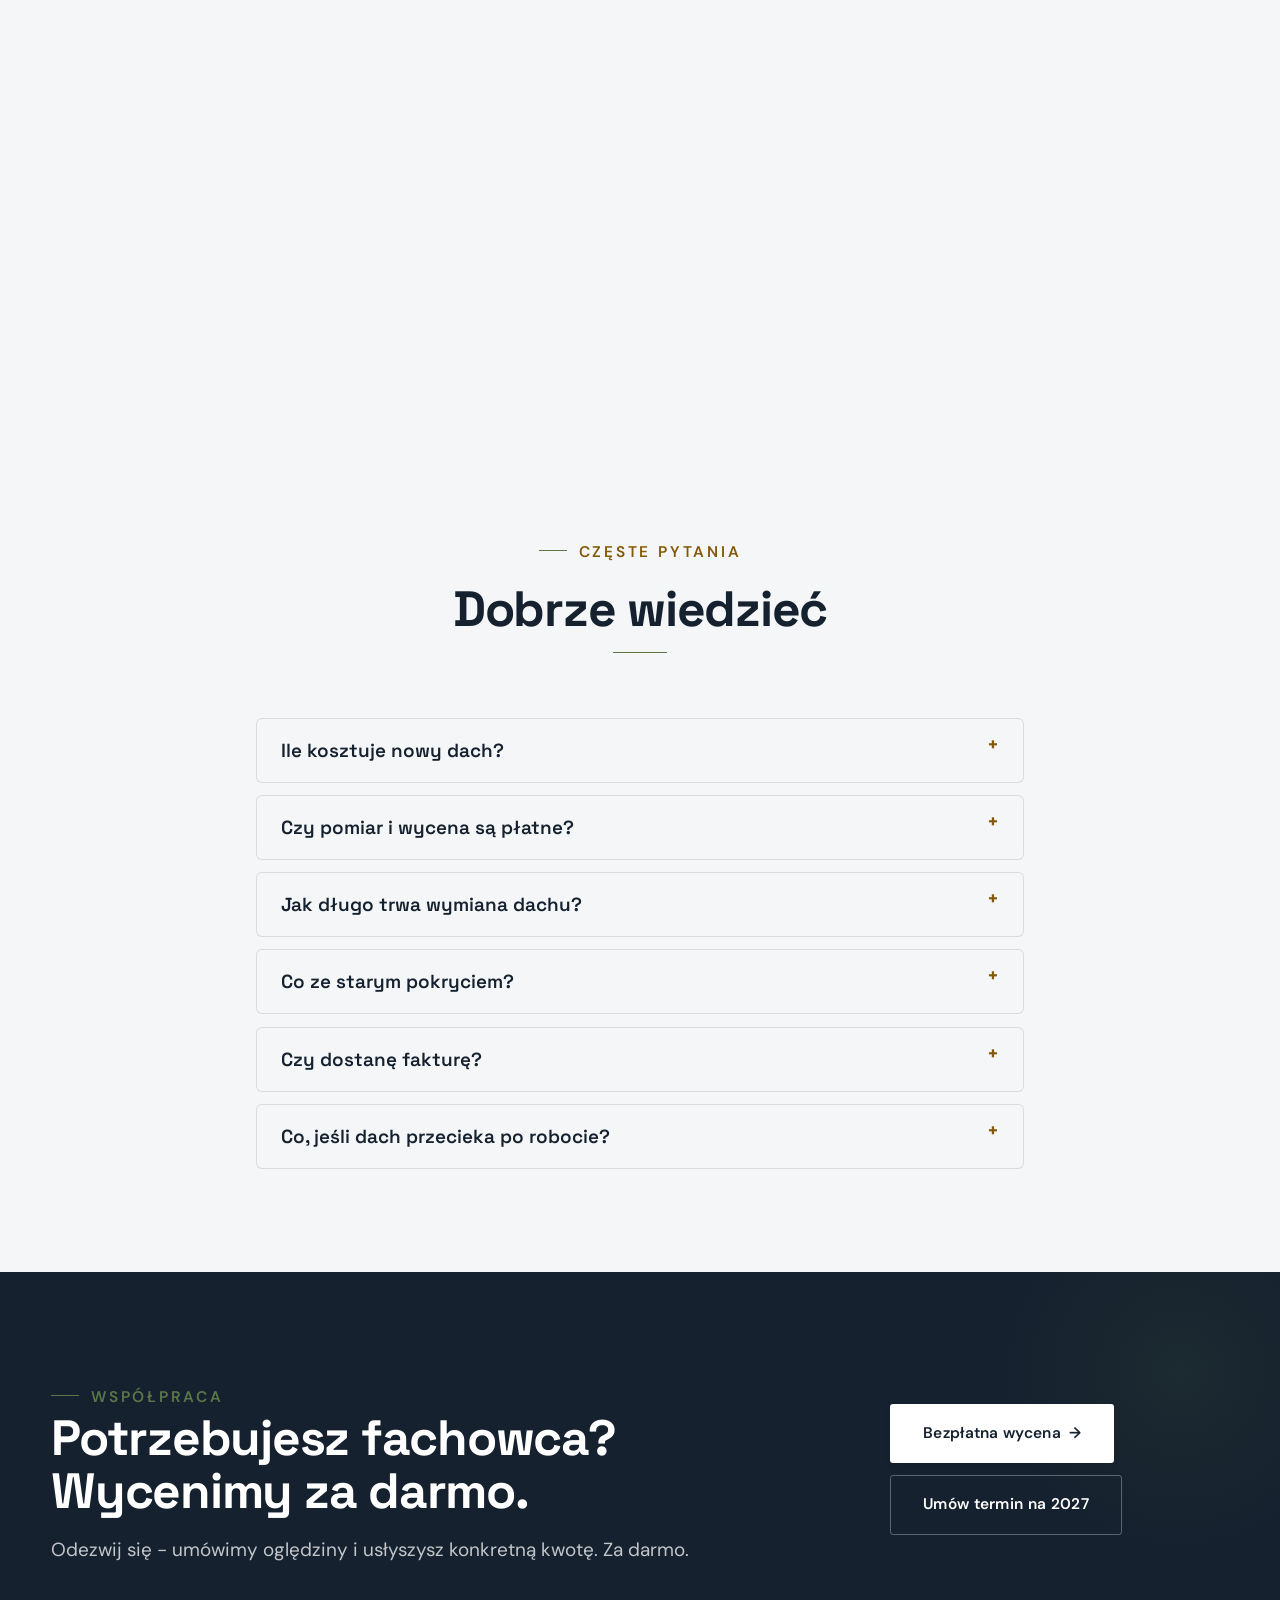
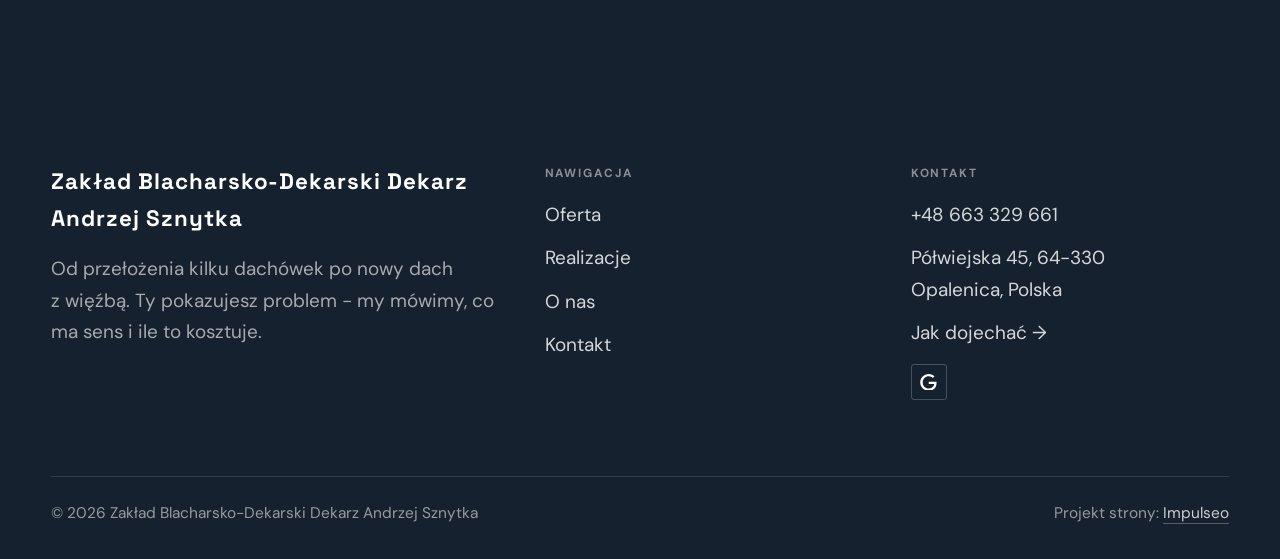
==== commit 40bcdb2f: "Demo Sznytka: ostrzejsza odznaka Orlow z podpisem, lepsze zdjecie na naglowku O nas Co-Authored-By: " ====
--- a/index.html
+++ b/index.html
@@ -137,7 +137,7 @@
 <section class="odznaki">
   <div class="wrap">
     <ul class="odz-row">
-      <li class="odz reveal"><img src="img/odznaka-orly-2025.png" alt="Orły Branży Budowlanej - laureat konkursu 2025" loading="lazy" decoding="async" width="83" height="60"></li>
+      <li class="odz reveal" style="display:flex;align-items:center;gap:14px"><img src="img/odznaka-orly-2025.png" alt="Orły Branży Budowlanej - laureat konkursu 2025" loading="lazy" decoding="async" width="332" height="240" style="height:64px;width:auto"><span style="text-align:left;line-height:1.35"><strong style="display:block;font-size:.95rem">Orły Branży Budowlanej</strong><span style="font-size:.78rem;letter-spacing:.06em;text-transform:uppercase;opacity:.7">Laureat konkursu 2025</span></span></li>
     </ul>
   </div>
 </section>
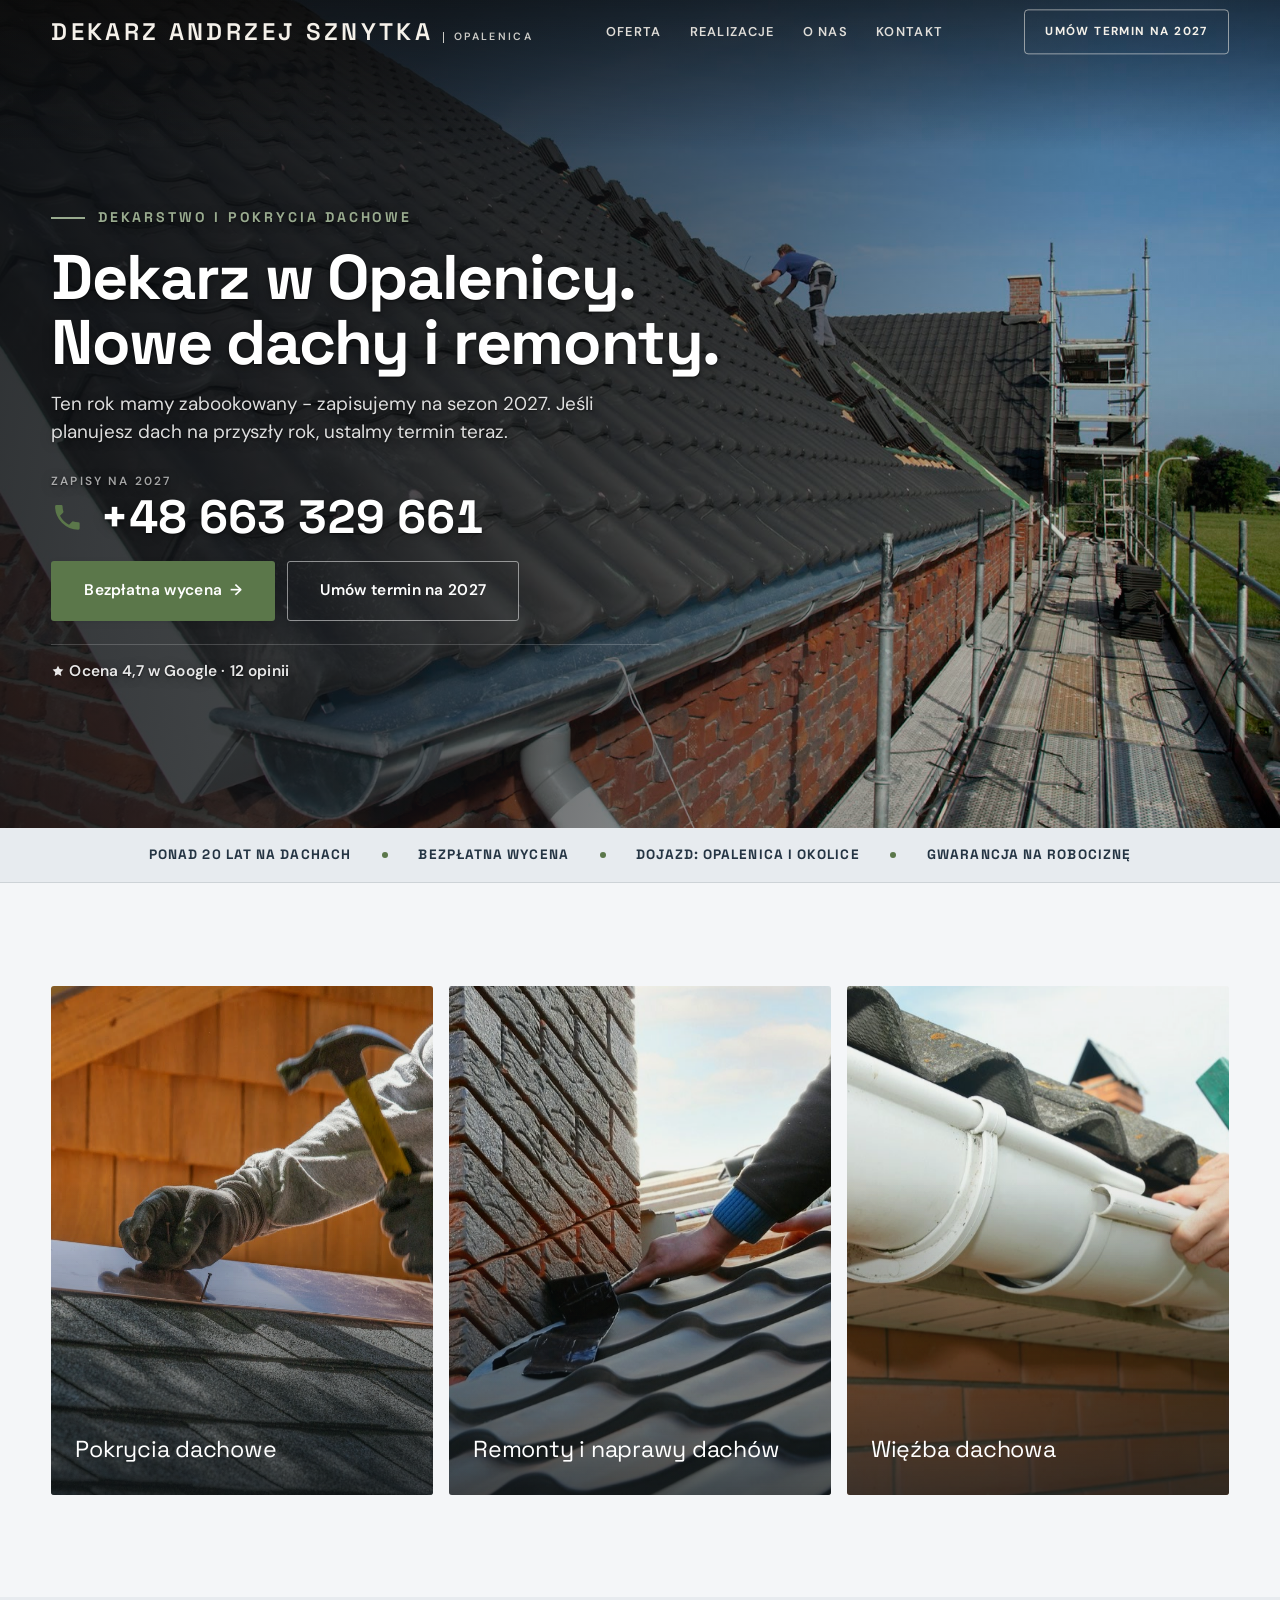
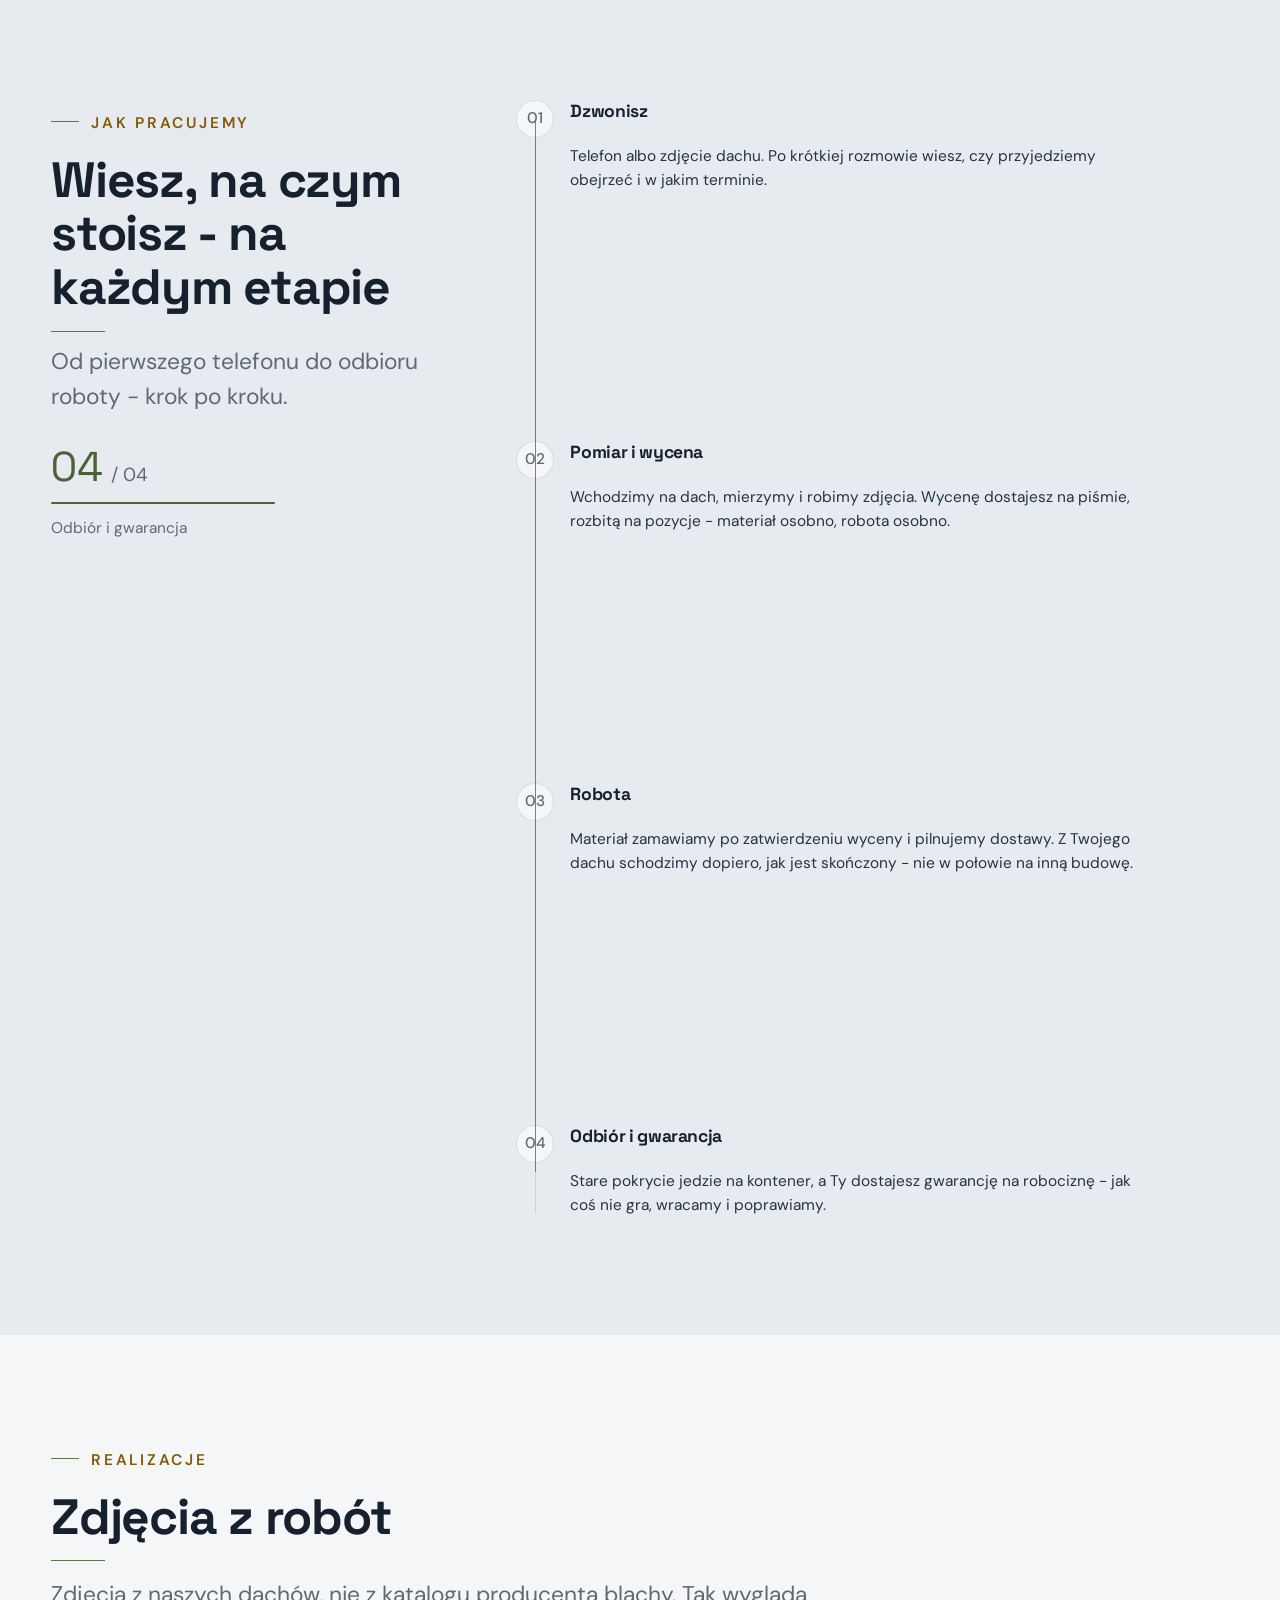
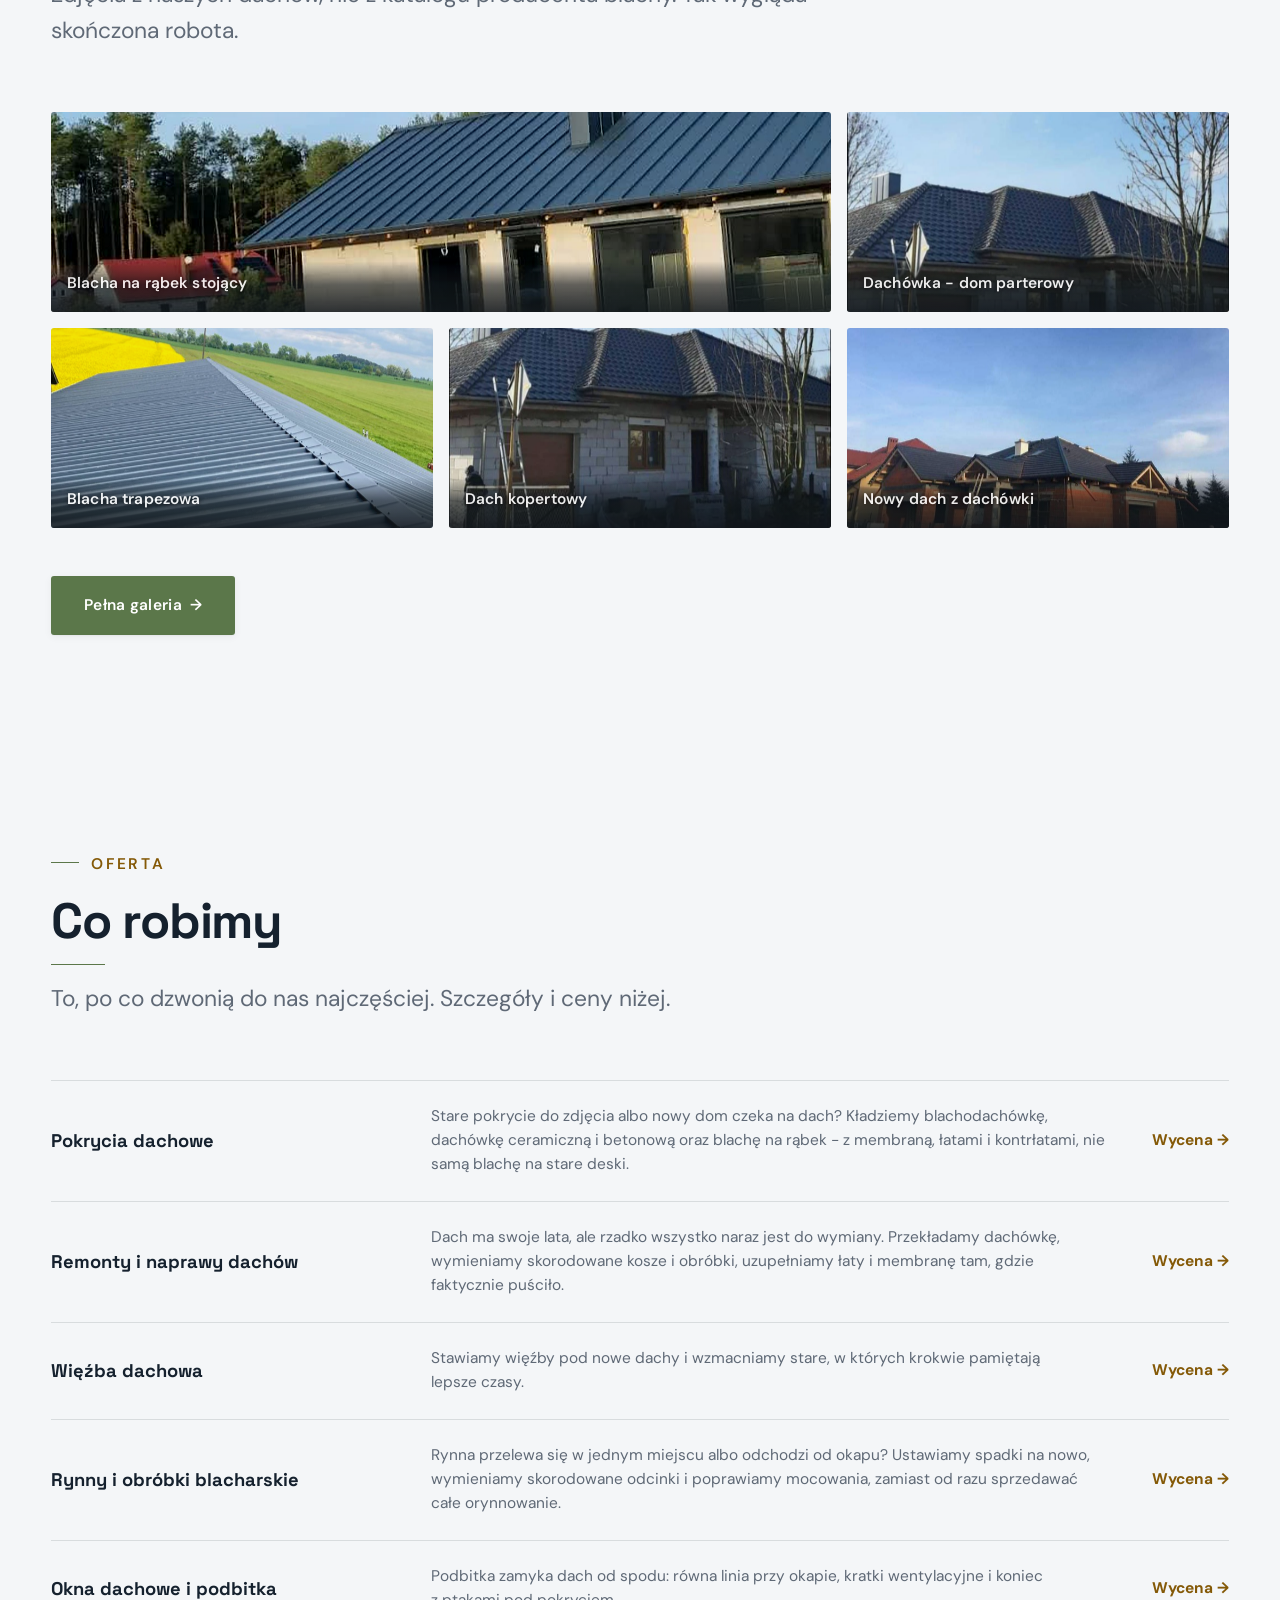
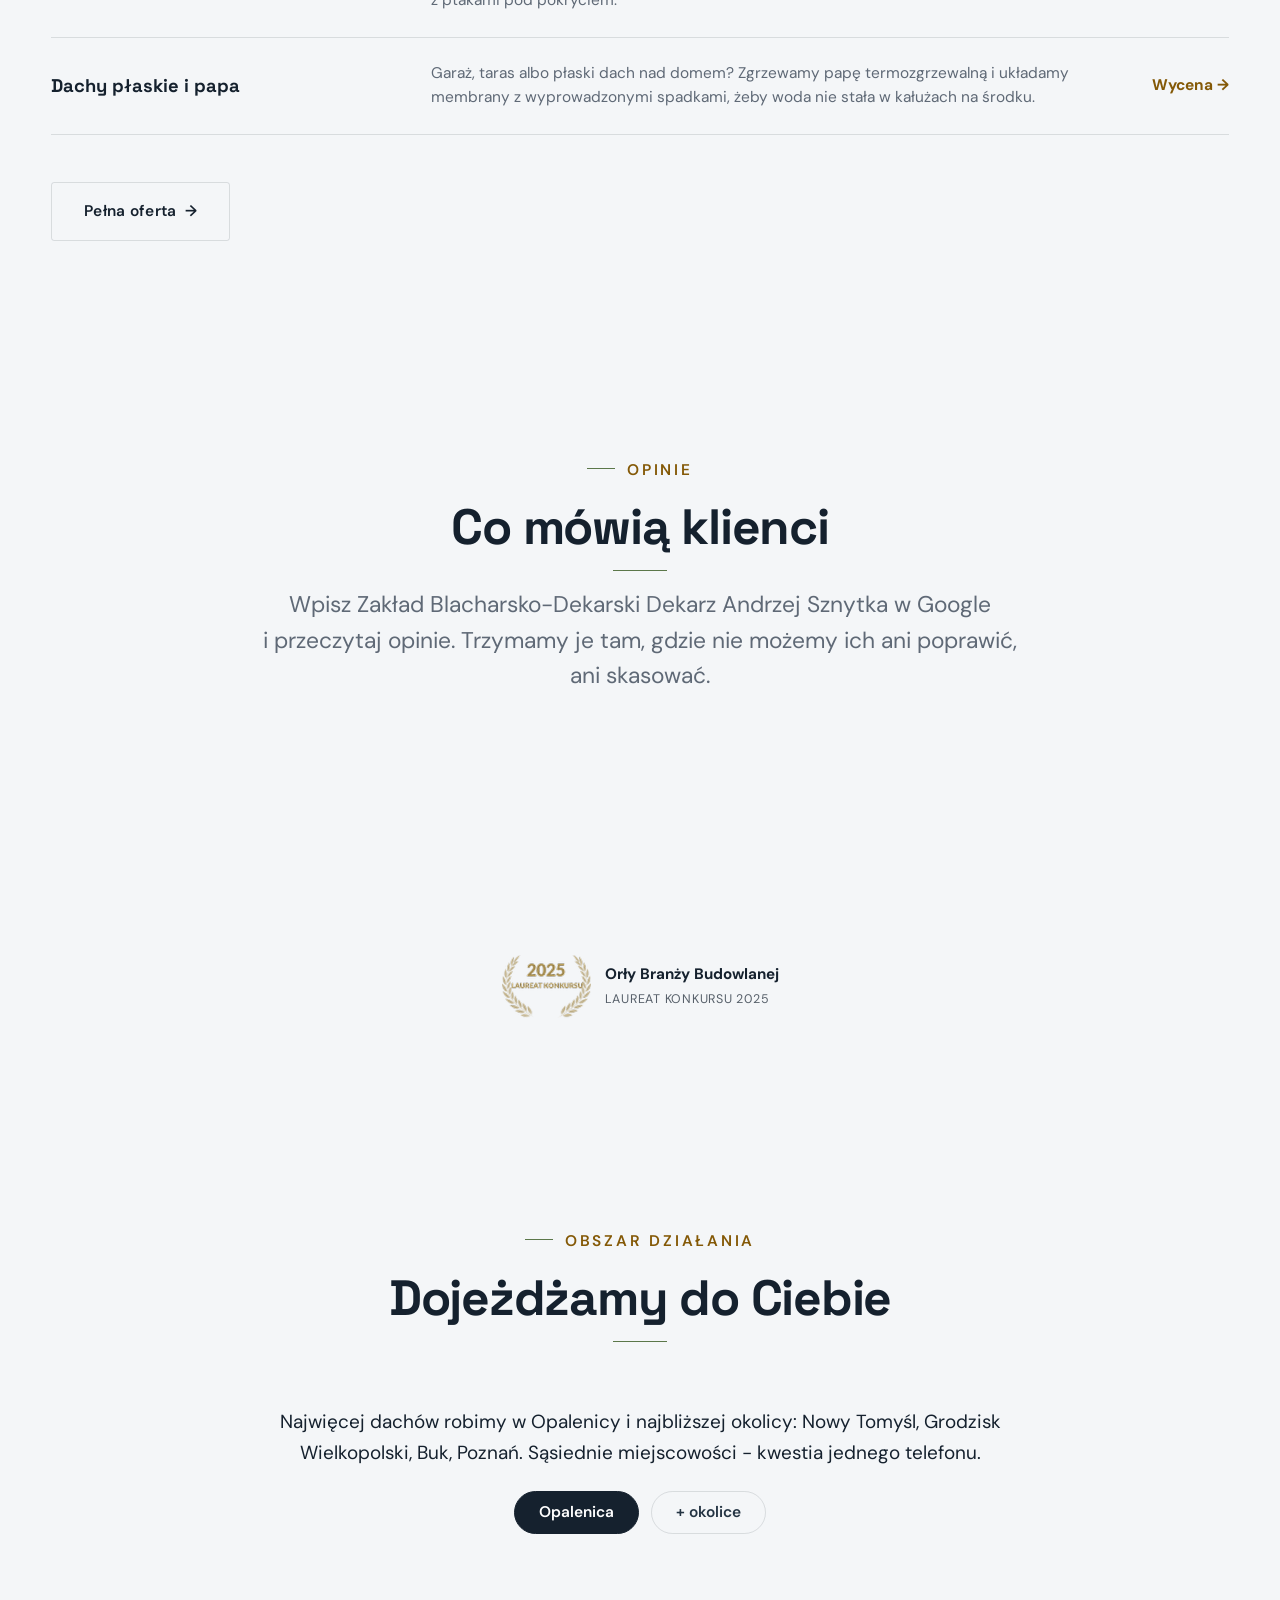
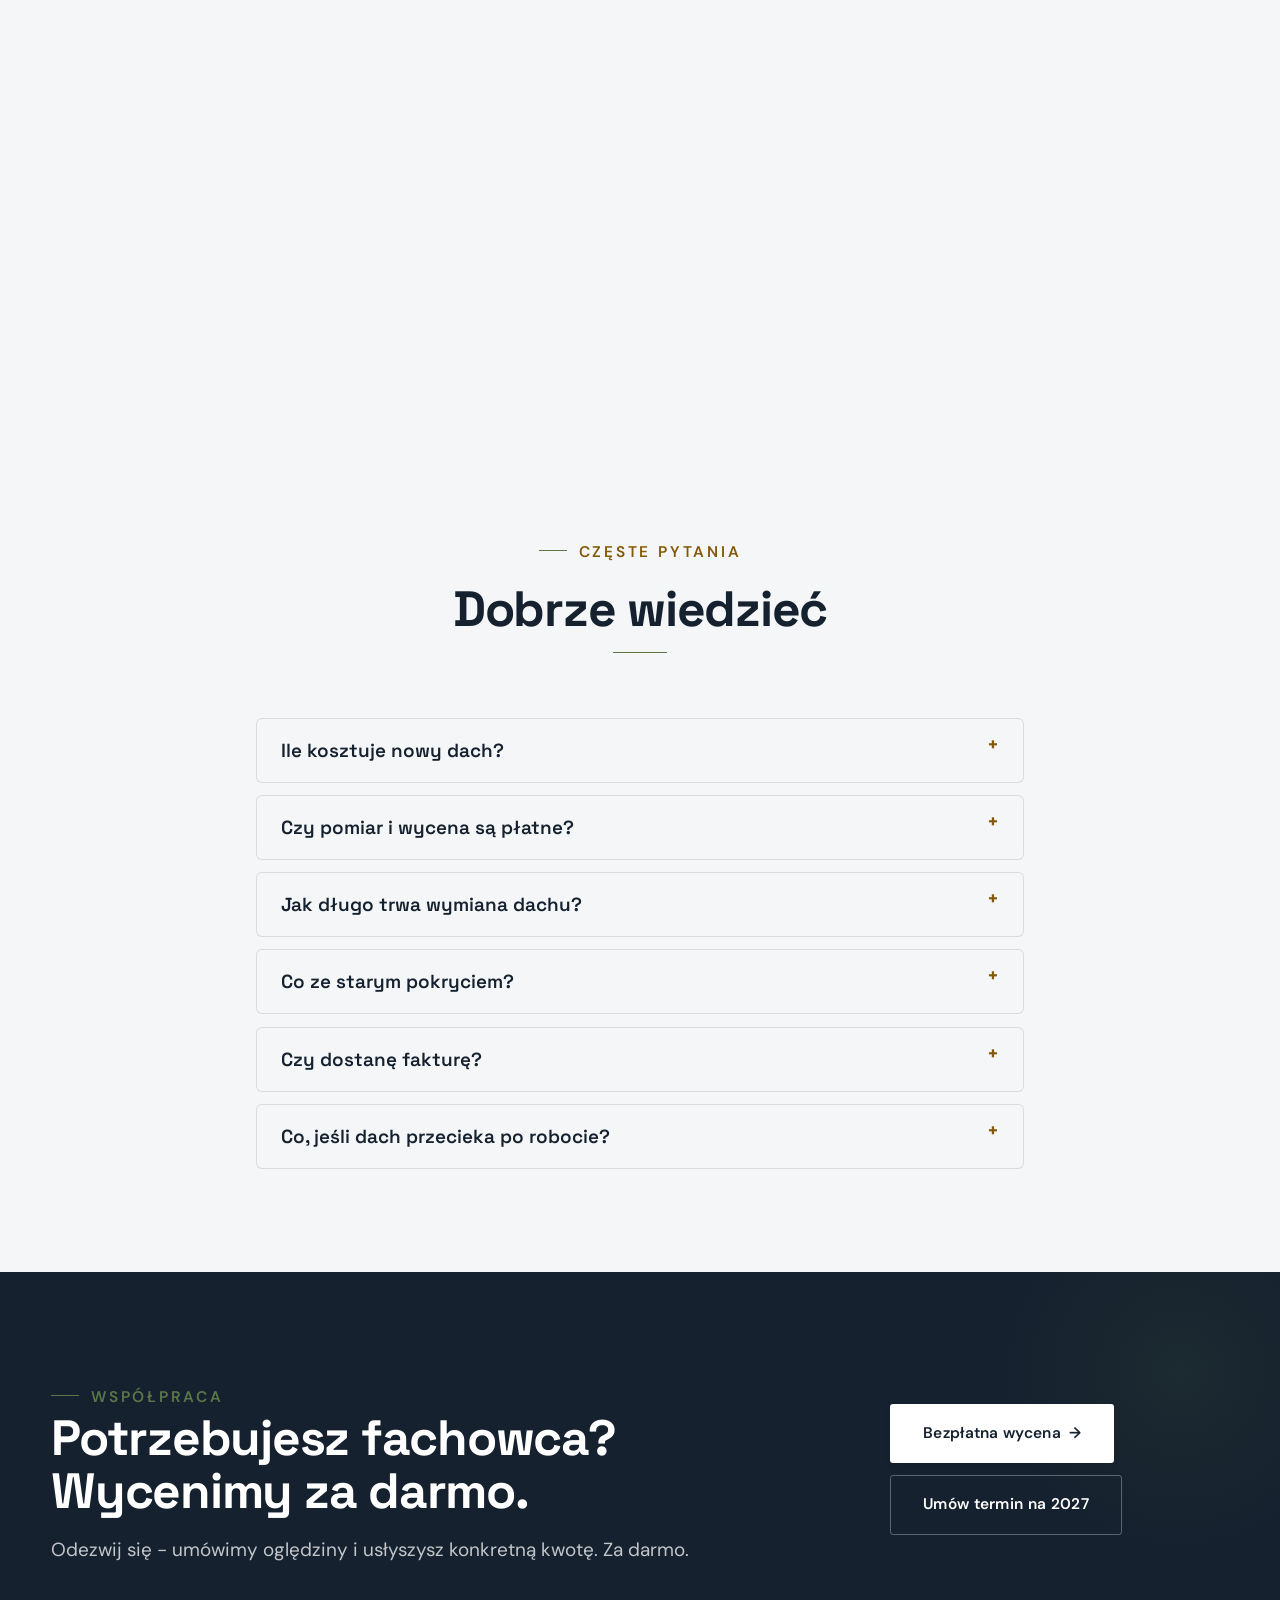
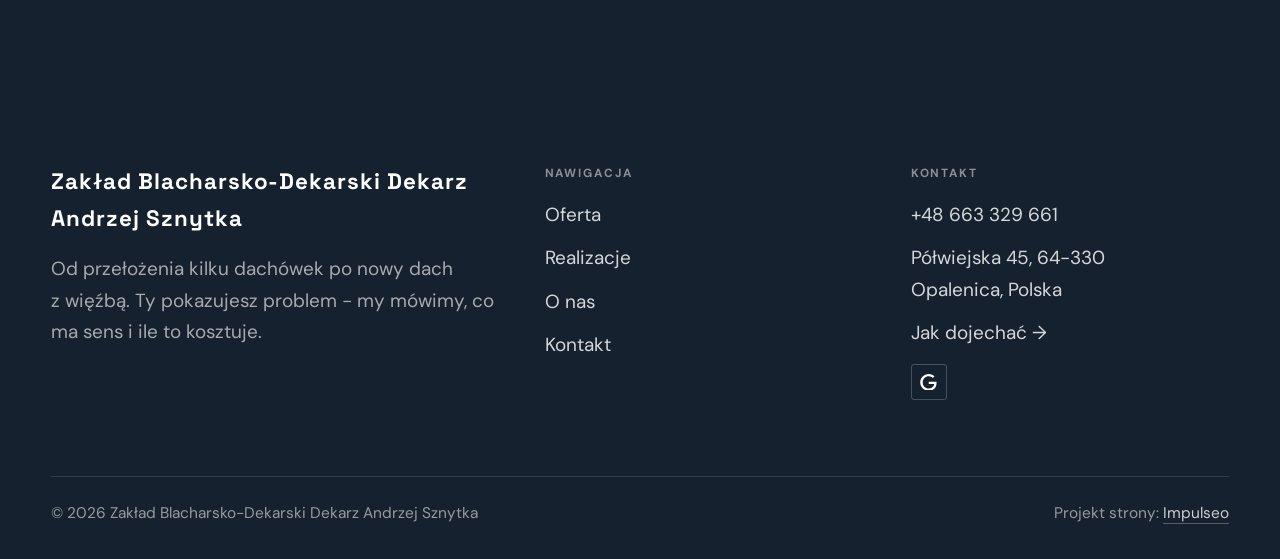
==== commit 2066795f: "Demo Sznytka: kazda podstrona ma inne zdjecie w naglowku (oferta = dach na rabek klienta) Co-Authore" ====
--- a/index.html
+++ b/index.html
@@ -41,7 +41,7 @@
 
 <main>
 <section class="hero-fach">
-  <img class="hf-photo" src="img/hero.jpg" fetchpriority="high" data-rotate="img/wiz-praca.jpg|img/real-rabek-hero-zapas.jpg" alt="Dekarze przy pracy - Zakład Blacharsko-Dekarski Andrzej Sznytka" width="1920" height="974">
+  <img class="hf-photo" src="img/hero.jpg" fetchpriority="high" data-rotate="img/wiz-praca.jpg|img/real-dach-rabek.jpg" alt="Dekarze przy pracy - Zakład Blacharsko-Dekarski Andrzej Sznytka" width="1920" height="974">
   <div class="hf-panel">
     <div class="hf-inner">
       <span class="hf-kicker">Dekarstwo i pokrycia dachowe</span>
